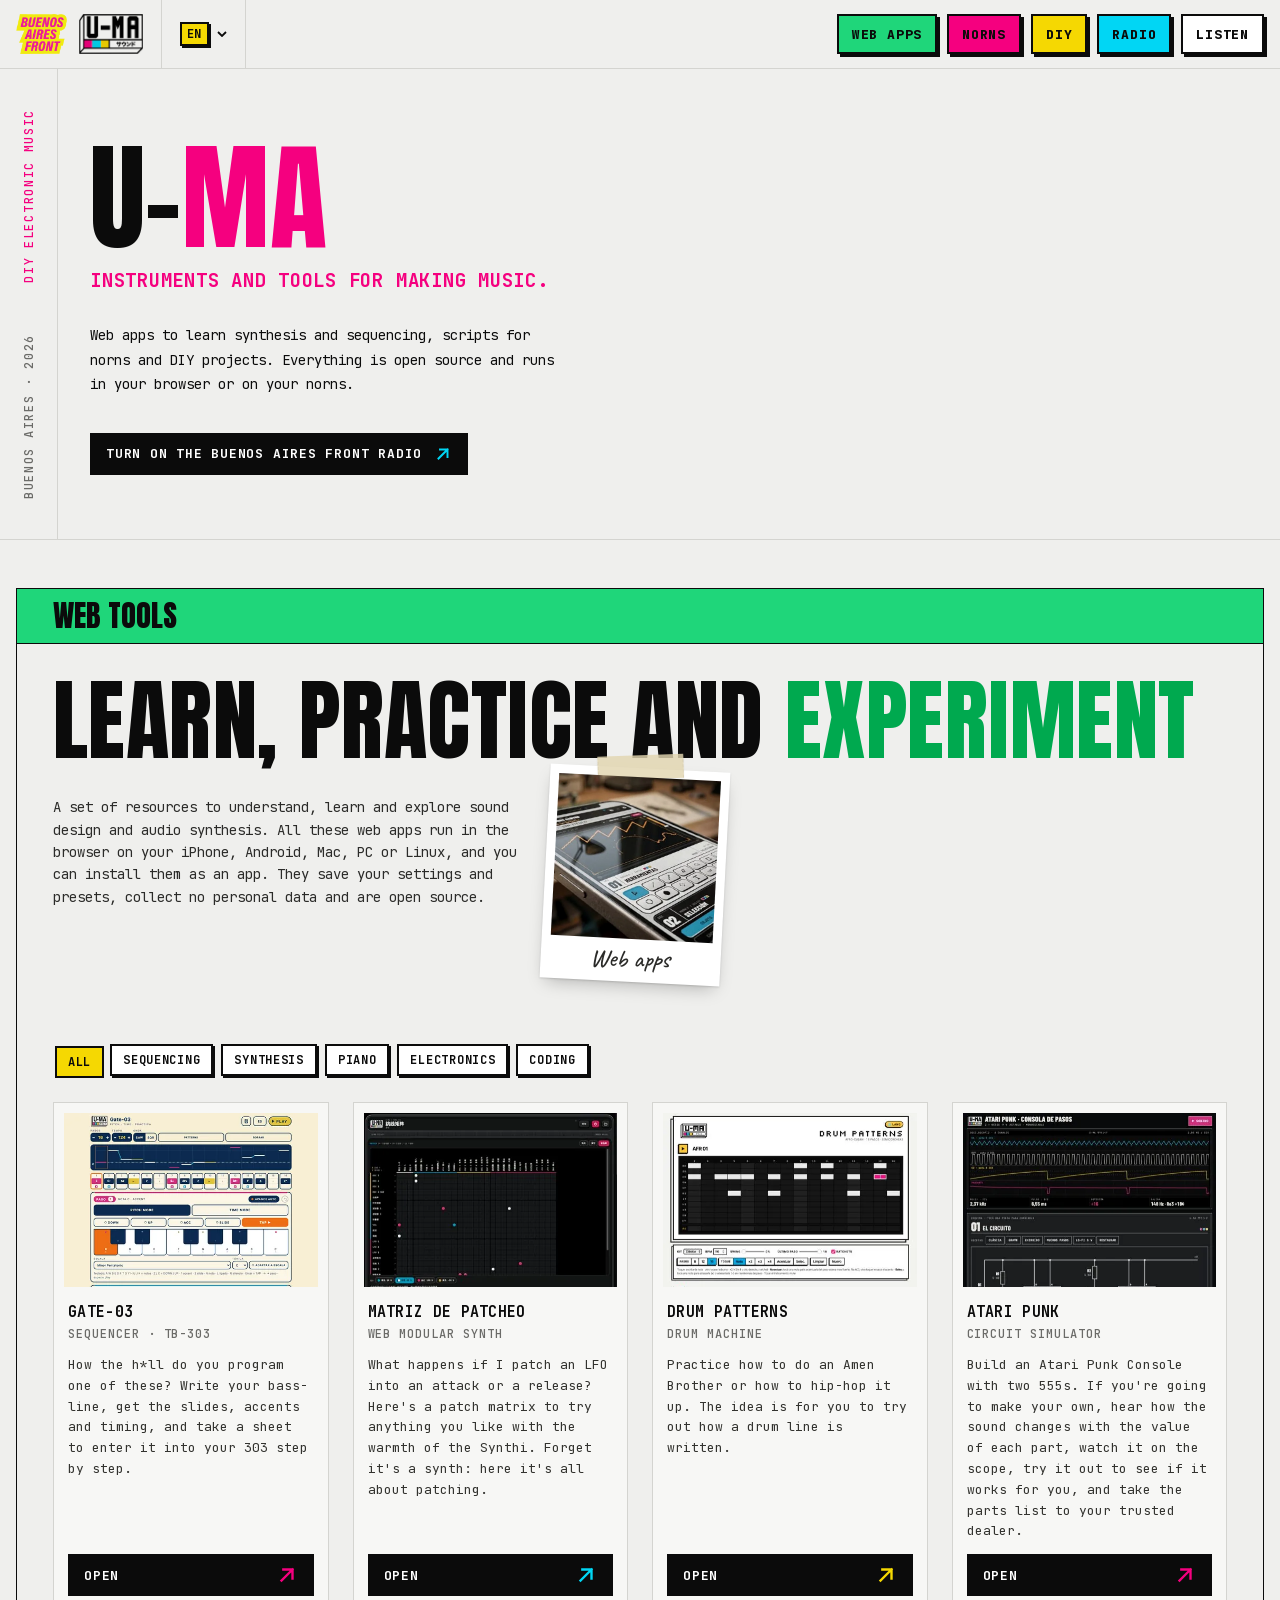
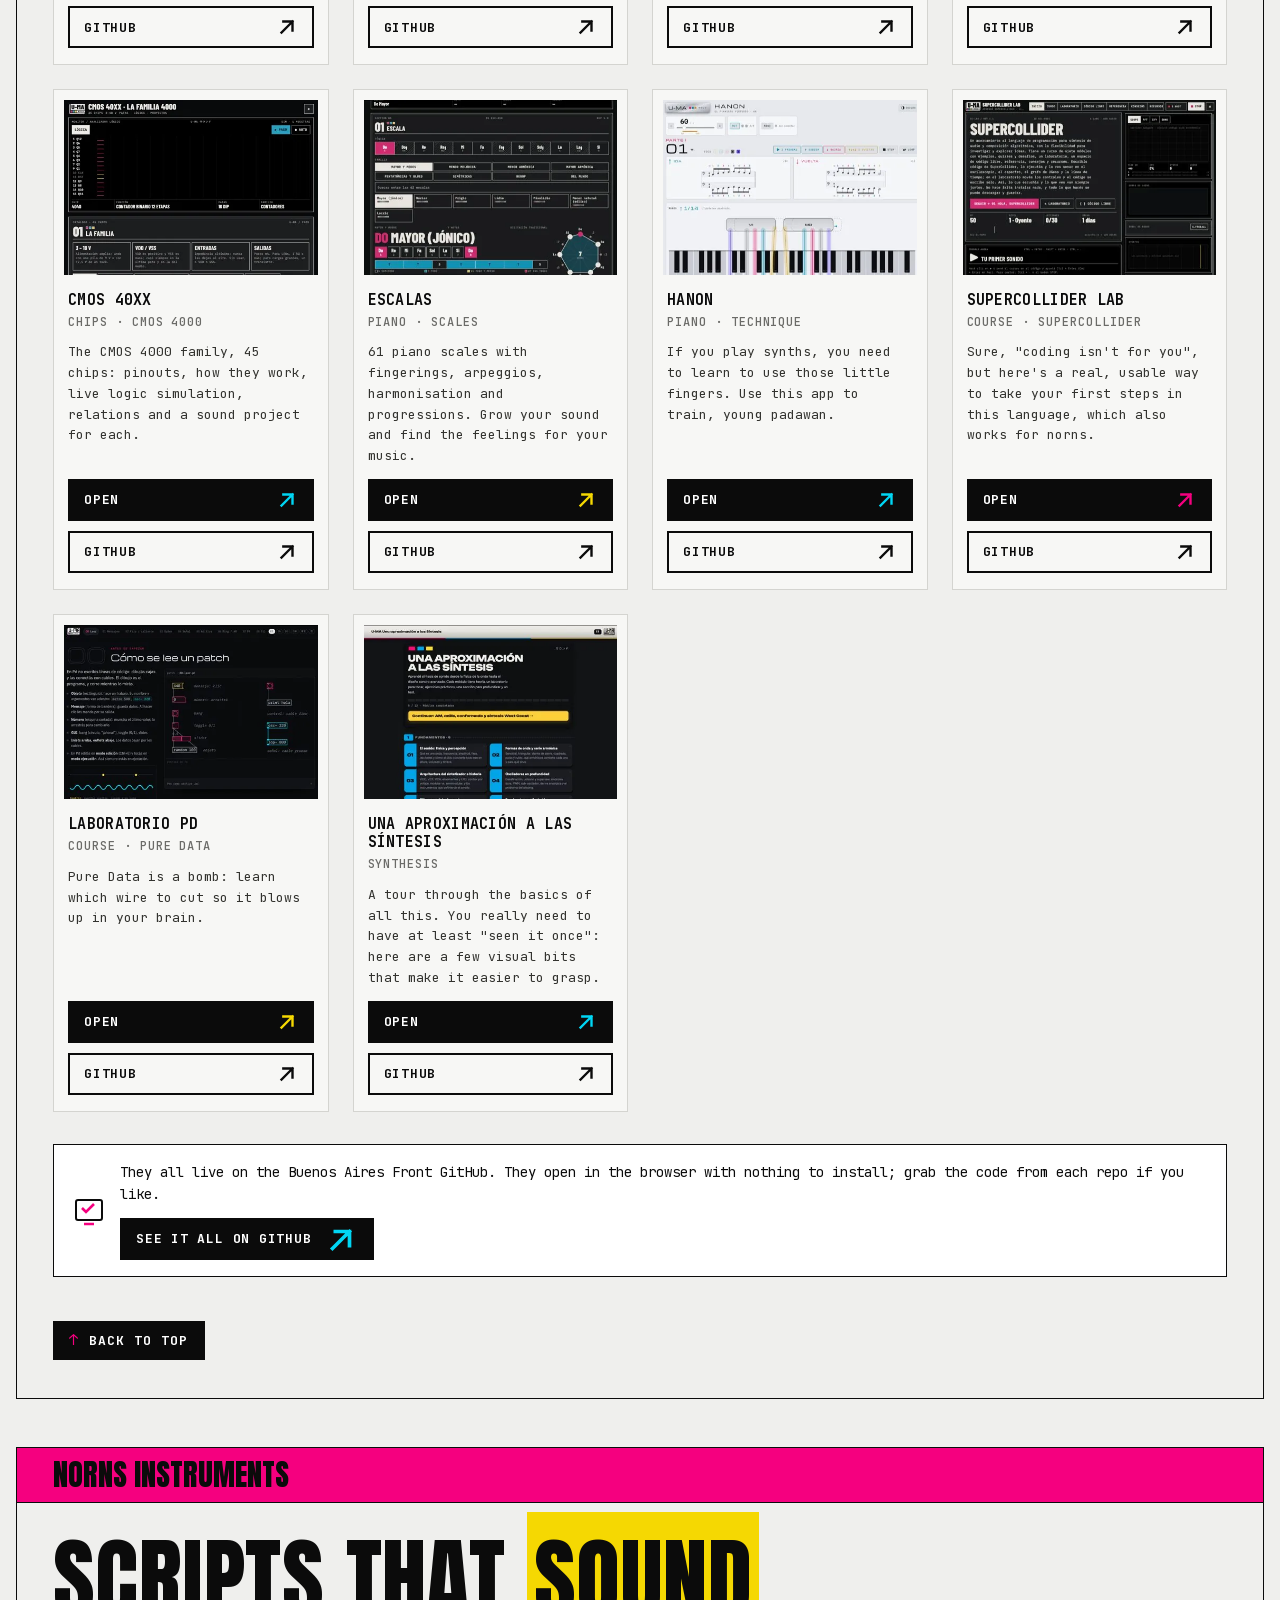
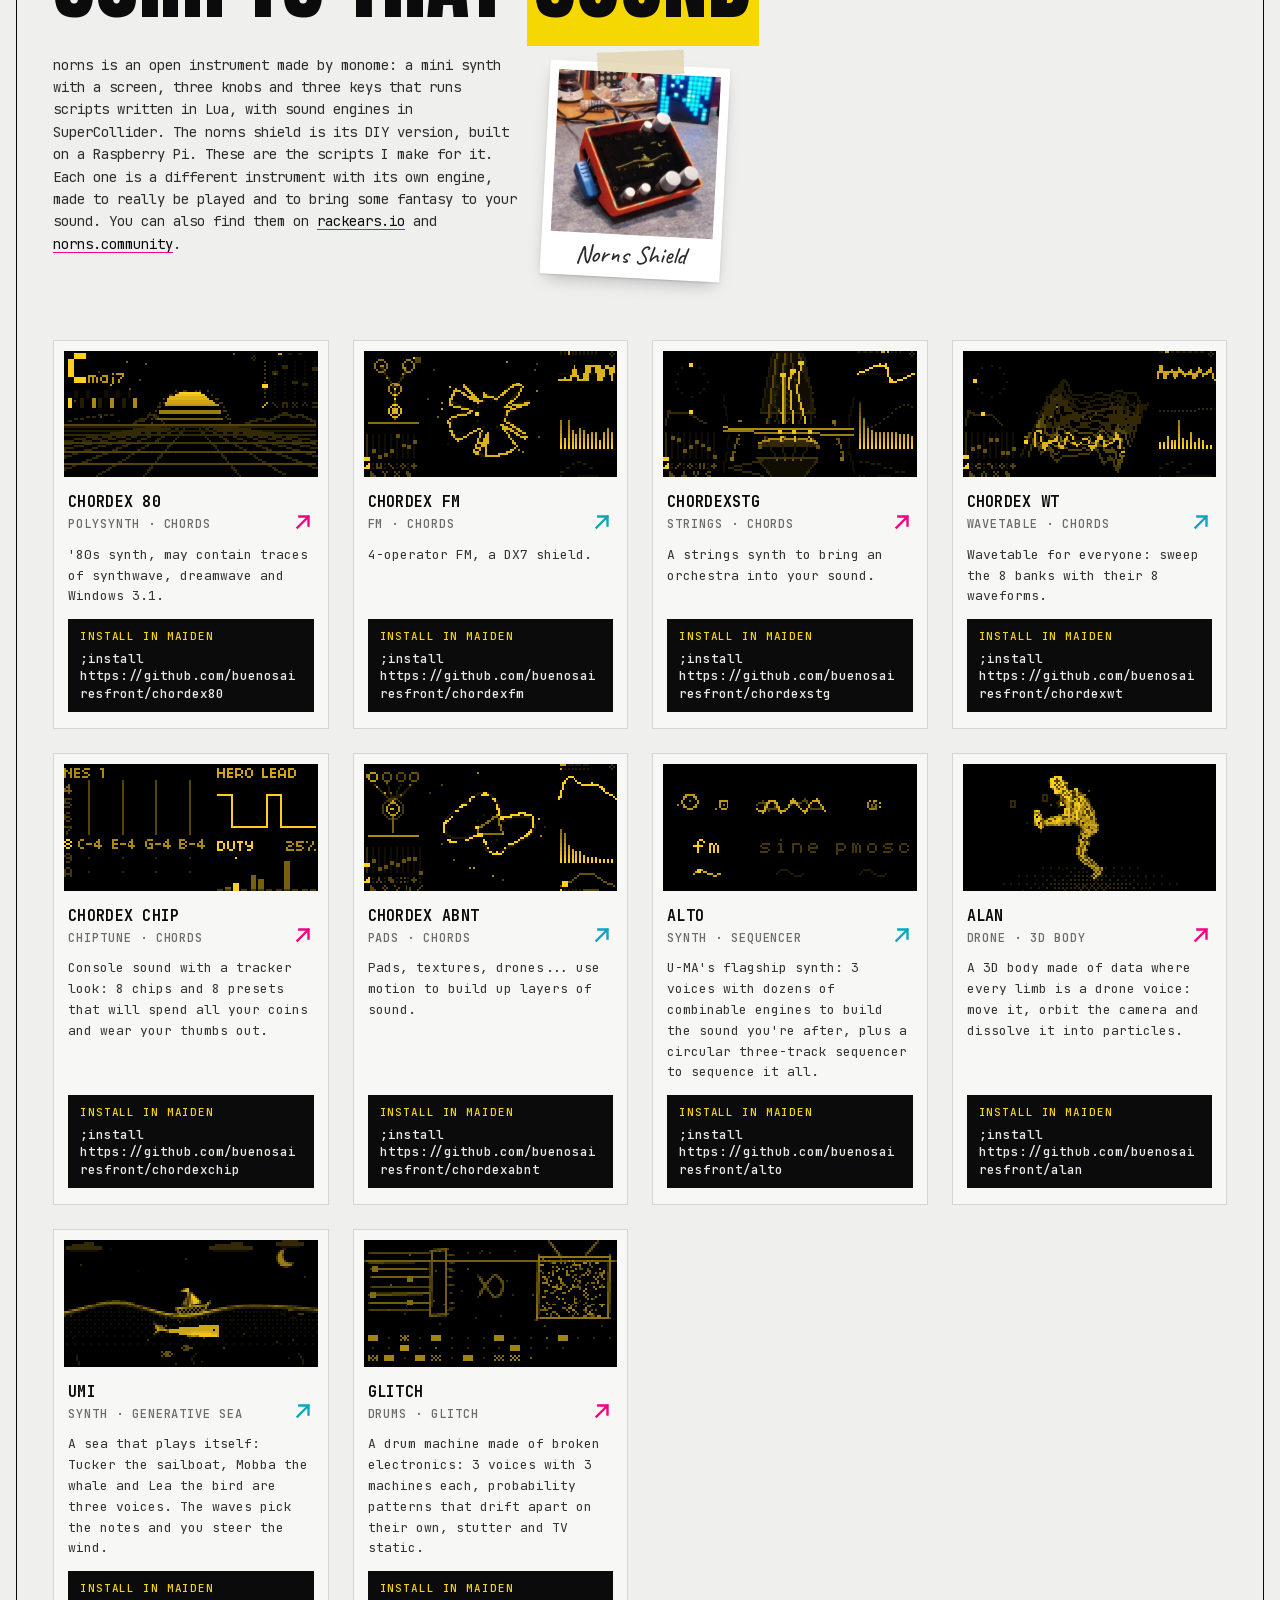
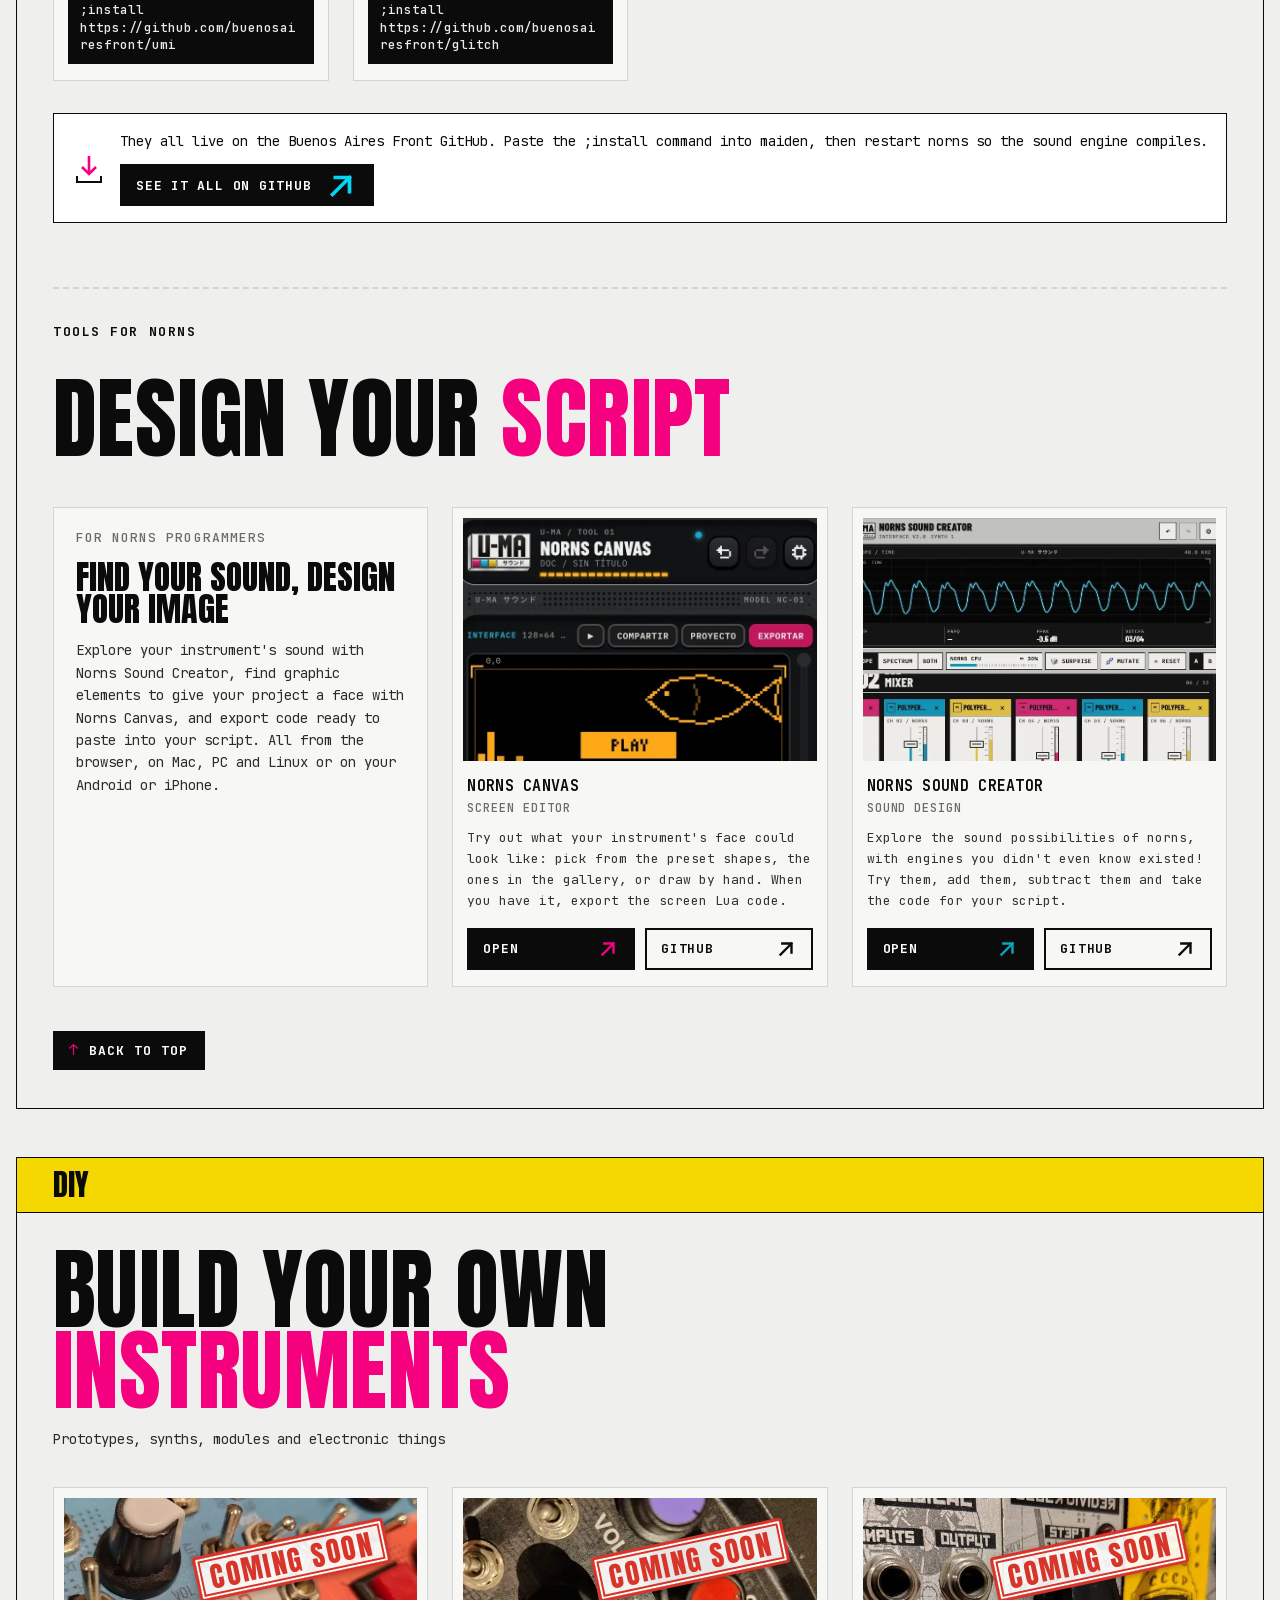
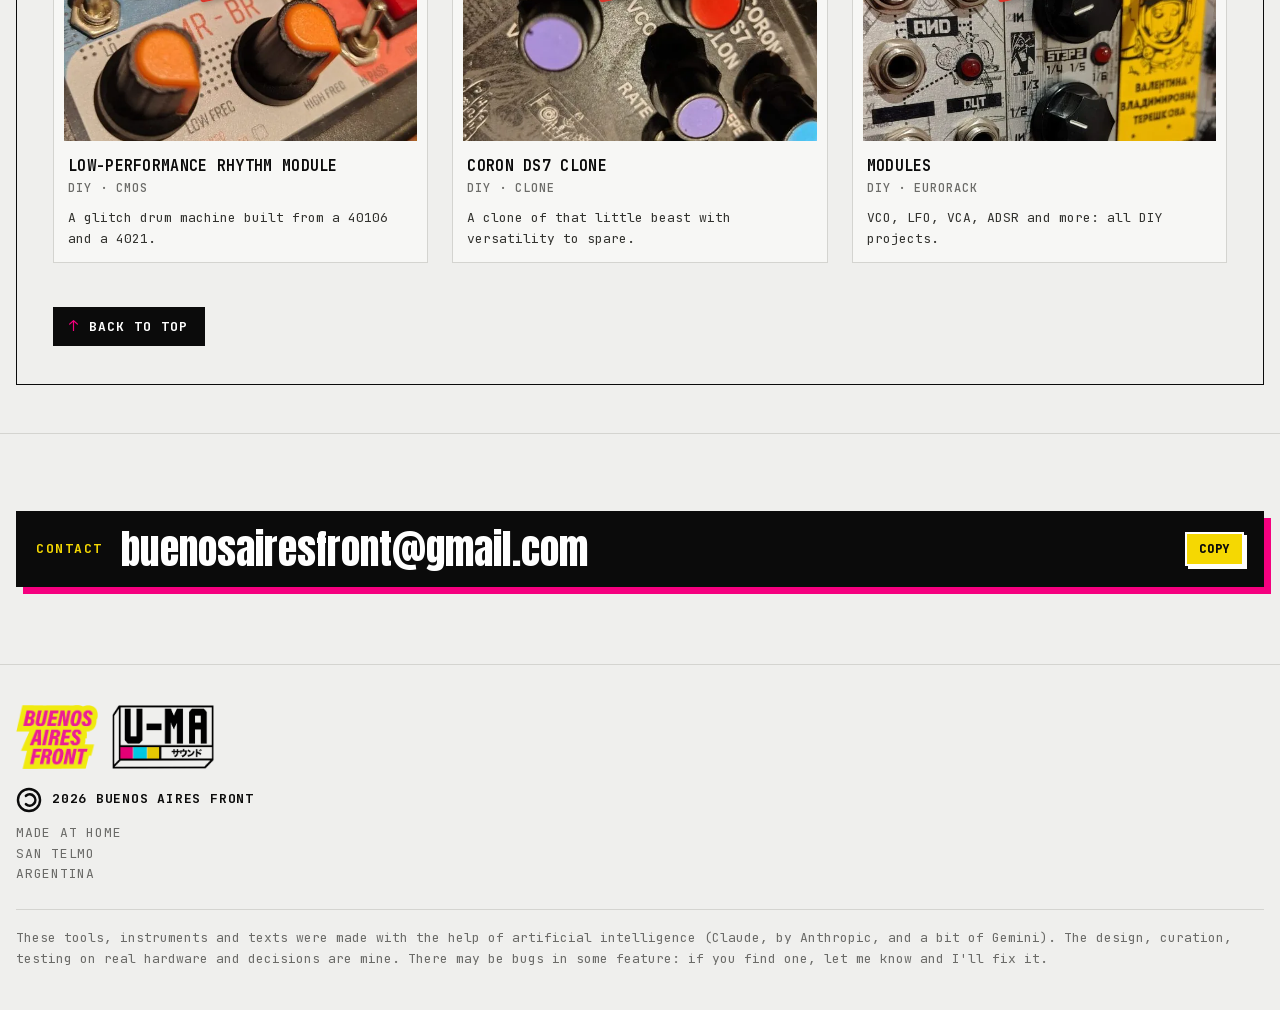
==== baf/u-ma/index.html @ 54e11e77 "baf: se separa en dos páginas, Música (radio) y U-MA - baf/index.html queda como página de Música: r" ====
<!doctype html><html><head><meta charset=utf8><meta name=viewport content="width=device-width,initial-scale=1,viewport-fit=cover"><style>:root{color-scheme:light;box-sizing:border-box;padding-top:env(safe-area-inset-top,0px);padding-bottom:env(safe-area-inset-bottom,0px)}html{scroll-padding-top:env(safe-area-inset-top,0px)}body{margin:0;padding:0;font:14px -apple-system,BlinkMacSystemFont,sans-serif;background:#fff;color:#000}img{max-width:100%}[hidden]:not([hidden=until-found i]){display:none!important}</style></head><body>
<title>U-MA · Buenos Aires Front</title>
<meta name="description" content="Web apps para aprender síntesis y secuencias, scripts para norns y proyectos DIY, por U-MA.">
<link rel="canonical" href="https://buenosairesfront.github.io/U-ma/baf/u-ma/">
<link rel="icon" type="image/png" sizes="32x32" href="../img/icon-32.png">
<link rel="apple-touch-icon" href="../img/icon-180.png">
<meta name="theme-color" content="#efefed">
<meta property="og:type" content="website">
<meta property="og:site_name" content="Buenos Aires Front">
<meta property="og:title" content="U-MA · Buenos Aires Front">
<meta property="og:description" content="Web apps para aprender síntesis y secuencias, scripts para norns y proyectos DIY, por U-MA.">
<meta property="og:url" content="https://buenosairesfront.github.io/U-ma/baf/u-ma/">
<meta property="og:image" content="https://buenosairesfront.github.io/U-ma/baf/img/og.jpg">
<meta property="og:image:width" content="1200">
<meta property="og:image:height" content="630">
<meta property="og:locale" content="es_AR">
<meta name="twitter:card" content="summary_large_image">
<meta name="claude:viewport-fit-sides" content="cover">
<link rel="stylesheet" href="../fonts/fonts.css">
<link rel="stylesheet" href="../baf.css">
<style>
/* solo esta página */
@media (max-width:760px){.top nav.tnav{grid-template-columns:repeat(5,minmax(0,1fr))}}
.u-hero .h2l{max-width:none}
.radio-cta{margin-top:clamp(24px,3vw,36px)}
</style>

<svg width="0" height="0" style="position:absolute" aria-hidden="true">
  <symbol id="ar" viewBox="0 0 24 24"><path d="M6 18L18 6M8 6h10v10" fill="none" stroke="currentColor" stroke-width="2.6" stroke-linecap="square"/></symbol>
</svg>

<header class="top">
  <div class="wrap">
    <a class="brand" href="../" aria-label="Buenos Aires Front: radio y música"><img src="../img/img-8b13c664.png" alt="Buenos Aires Front" width="51" height="40"><img class="brand-uma" src="../img/img-0386d779.webp" alt="U-MA サウンド" width="64" height="40"></a>
    <div class="lang" id="lang"><button type="button" class="lang-t" id="lang-t" aria-haspopup="true" aria-expanded="false" aria-controls="lang-m" aria-label="Idioma / Language"><b id="lang-cur">ES</b><svg class="lang-c" viewBox="0 0 10 6" aria-hidden="true"><path d="M1 1l4 4 4-4" fill="none" stroke="currentColor" stroke-width="1.8"/></svg></button><div class="lang-m" id="lang-m" role="group" aria-label="Idioma / Language" hidden><button type="button" data-lang="es" data-code="ES" lang="es" aria-pressed="true"><b>ES</b>Español</button><button type="button" data-lang="en" data-code="EN" lang="en" aria-pressed="false"><b>EN</b>English</button><button type="button" data-lang="de" data-code="DE" lang="de" aria-pressed="false"><b>DE</b>Deutsch</button><button type="button" data-lang="ja" data-code="JA" lang="ja" aria-pressed="false"><b>JA</b>日本語</button><button type="button" data-lang="zh" data-code="ZH" lang="zh" aria-pressed="false"><b>ZH</b>中文</button><button type="button" data-lang="hi" data-code="HI" lang="hi" aria-pressed="false"><b>HI</b>हिन्दी</button></div></div>
    <nav class="tnav" id="menu-uma" aria-label="Secciones"><a class="btn sm hk tb" data-sec="web" href="#web" style="--c:var(--grn)">Web apps</a><a class="btn sm hk tb" data-sec="instrumentos" href="#instrumentos" style="--c:var(--mag)">Norns</a><a class="btn sm hk tb" data-sec="diy" href="#diy" style="--c:var(--yel)">DIY</a><a class="btn sm hk rd" href="../#radio" style="--c:var(--cya)"><i class="led" aria-hidden="true"></i>Radio <span class="eqm" aria-hidden="true"><b></b><b></b><b></b></span></a><a class="btn sm hk" href="../#escuchar" style="--c:#fff">Escuchar</a></nav>
  </div>
</header>

<main id="top">
  <section class="hero u-hero">
    <div class="rail" aria-hidden="true"><span class="v m">Música electrónica DIY</span><span class="v">Buenos Aires · 2026</span></div>
    <div class="wrap">
      <h1 class="h1">U-<span class="f">MA</span></h1>
      <p class="claim">Instrumentos y herramientas para hacer música.</p>
      <div class="hgrid">
        <div class="h2l">
          <p class="desc">Web apps para aprender síntesis y secuencias, scripts para norns y proyectos DIY. Todo es de código abierto y corre en el navegador o en tu norns.</p>
          <a class="btn sm radio-cta" href="../#radio">Prendé la radio de Buenos Aires Front <svg class="arrow"><use href="#ar"/></svg></a>
        </div>
      </div>
    </div>
  </section>

  <!-- secciones de U-MA -->
  <section class="panels" id="paneles">
    <div class="wrap">
      <div class="tabs" id="umaTabs">
        <div class="tp" id="web" role="tabpanel" aria-label="Herramientas web">
          <div class="tp-h" style="--c:var(--grn)"><b>Herramientas web</b></div>
      <h2 class="big" style="margin-bottom:clamp(24px,3vw,36px)">Aprendé, practicá y <span class="g">experimentá</span></h2>
      <div class="lead-wrap">
      <figure class="polaroid"><img src="../img/img-8196f1ef.webp" alt="Una de las web apps de U-MA abierta en un celular" width="480" height="480"><figcaption>Web apps</figcaption></figure>
      <p class="lead">Una serie de recursos para entender, aprender y explorar el diseño sonoro y la síntesis de audio. Todas estas web apps corren en el navegador de tu iPhone, Android, Mac, PC o Linux, y las podés instalar como app. Guardan tus settings y presets, no recolectan datos personales y son de código abierto.</p>
      </div>
      <div class="filt" role="group" aria-label="Filtrar herramientas"><button type="button" data-f="all" aria-pressed="true">Todo</button><button type="button" data-f="seq" aria-pressed="false">Secuencias</button><button type="button" data-f="synth" aria-pressed="false">Síntesis</button><button type="button" data-f="piano" aria-pressed="false">Piano</button><button type="button" data-f="elec" aria-pressed="false">Electrónica</button><button type="button" data-f="code" aria-pressed="false">Programación</button></div>
      <div class="screens web-grid">
        <div class="card inst lcard" data-cat="seq" style="--c:var(--mag)"><a class="img" href="https://buenosairesfront.github.io/gate303/" target="_blank" rel="noopener"><img src="../img/tool-gate303.webp" alt="Captura de Gate-03" width="480" height="551" loading="lazy"></a><div class="meta"><div><h3>Gate-03</h3><div class="k">Secuenciador · TB-303</div></div></div><p>¿Cómo car4j* se programa una de estas? Escribí tu bass-line, entendé los ligados, los acentos y los tiempos, y llevate un sheet para pasarla a tu 303 paso a paso.</p><div class="lbtns"><a class="btn sm" href="https://buenosairesfront.github.io/gate303/" target="_blank" rel="noopener">Abrir <svg class="arrow"><use href="#ar"/></svg></a><a class="btn sm ghost" href="https://github.com/buenosairesfront/gate303" target="_blank" rel="noopener">GitHub <svg class="arrow"><use href="#ar"/></svg></a></div></div>
        <div class="card inst lcard" data-cat="synth" style="--c:var(--cya)"><a class="img" href="https://buenosairesfront.github.io/matrizdepatcheo/" target="_blank" rel="noopener"><img src="../img/tool-matrizdepatcheo.webp" alt="Captura de Matriz de patcheo" width="480" height="371" loading="lazy"></a><div class="meta"><div><h3>Matriz de patcheo</h3><div class="k">Sinte modular web</div></div></div><p>¿Qué pasa si conecto un LFO con un attack o con un release? Acá tenés una matriz de patcheo para probar lo que quieras con la calidez del Synthi. Olvidate de que es un sinte: acá la onda es patchear.</p><div class="lbtns"><a class="btn sm" href="https://buenosairesfront.github.io/matrizdepatcheo/" target="_blank" rel="noopener">Abrir <svg class="arrow"><use href="#ar"/></svg></a><a class="btn sm ghost" href="https://github.com/buenosairesfront/matrizdepatcheo" target="_blank" rel="noopener">GitHub <svg class="arrow"><use href="#ar"/></svg></a></div></div>
        <div class="card inst lcard" data-cat="seq" style="--c:var(--yel)"><a class="img" href="https://buenosairesfront.github.io/drumpatterns/" target="_blank" rel="noopener"><img src="../img/tool-drumpatterns.webp" alt="Captura de Drum Patterns" width="480" height="443" loading="lazy"></a><div class="meta"><div><h3>Drum Patterns</h3><div class="k">Caja de ritmos</div></div></div><p>Practicá cómo hacer un Amen Brother o cómo hiphopearla. La idea es que pruebes cómo se escribe una línea de batería.</p><div class="lbtns"><a class="btn sm" href="https://buenosairesfront.github.io/drumpatterns/" target="_blank" rel="noopener">Abrir <svg class="arrow"><use href="#ar"/></svg></a><a class="btn sm ghost" href="https://github.com/buenosairesfront/drumpatterns" target="_blank" rel="noopener">GitHub <svg class="arrow"><use href="#ar"/></svg></a></div></div>
        <div class="card inst lcard" data-cat="elec" style="--c:var(--mag)"><a class="img" href="https://buenosairesfront.github.io/ataripunk/" target="_blank" rel="noopener"><img src="../img/tool-ataripunk.webp" alt="Captura de Atari Punk" width="480" height="439" loading="lazy"></a><div class="meta"><div><h3>Atari Punk</h3><div class="k">Simulador de circuito</div></div></div><p>Armá una Atari Punk Console con dos 555. Si vas a construir la tuya, probá cómo cambia el sonido con el valor de cada pieza, miralo en el osciloscopio, probala a ver si te cierra y llevale la lista de componentes a tu dealer de confianza.</p><div class="lbtns"><a class="btn sm" href="https://buenosairesfront.github.io/ataripunk/" target="_blank" rel="noopener">Abrir <svg class="arrow"><use href="#ar"/></svg></a><a class="btn sm ghost" href="https://github.com/buenosairesfront/ataripunk" target="_blank" rel="noopener">GitHub <svg class="arrow"><use href="#ar"/></svg></a></div></div>
        <div class="card inst lcard" data-cat="elec" style="--c:var(--cya)"><a class="img" href="https://buenosairesfront.github.io/ic4040/" target="_blank" rel="noopener"><img src="../img/tool-ic4040.webp" alt="Captura de CMOS 40XX" width="480" height="439" loading="lazy"></a><div class="meta"><div><h3>CMOS 40XX</h3><div class="k">Chips · CMOS 4000</div></div></div><p>La familia CMOS 4000, 45 chips: patas, funcionamiento, simulación lógica en vivo, relaciones y un proyecto sonoro por chip.</p><div class="lbtns"><a class="btn sm" href="https://buenosairesfront.github.io/ic4040/" target="_blank" rel="noopener">Abrir <svg class="arrow"><use href="#ar"/></svg></a><a class="btn sm ghost" href="https://github.com/buenosairesfront/ic4040" target="_blank" rel="noopener">GitHub <svg class="arrow"><use href="#ar"/></svg></a></div></div>
        <div class="card inst lcard" data-cat="piano" style="--c:var(--yel)"><a class="img" href="https://buenosairesfront.github.io/escalas/" target="_blank" rel="noopener"><img src="../img/tool-escalas.webp" alt="Captura de Escalas" width="480" height="439" loading="lazy"></a><div class="meta"><div><h3>Escalas</h3><div class="k">Piano · escalas</div></div></div><p>61 escalas de piano con digitaciones, arpegios, armonización y progresiones. Hacé crecer tu sonido y encontrá las sensaciones para tu música.</p><div class="lbtns"><a class="btn sm" href="https://buenosairesfront.github.io/escalas/" target="_blank" rel="noopener">Abrir <svg class="arrow"><use href="#ar"/></svg></a><a class="btn sm ghost" href="https://github.com/buenosairesfront/escalas" target="_blank" rel="noopener">GitHub <svg class="arrow"><use href="#ar"/></svg></a></div></div>
        <div class="card inst lcard" data-cat="piano" style="--c:var(--cya)"><a class="img" href="https://buenosairesfront.github.io/hanon/" target="_blank" rel="noopener"><img src="../img/tool-hanon.webp" alt="Captura de Hanon" width="480" height="388" loading="lazy"></a><div class="meta"><div><h3>Hanon</h3><div class="k">Piano · técnica</div></div></div><p>Si usás sintes, tenés que aprender a usar los deditos. Usá esta app para entrenarte, joven padawan.</p><div class="lbtns"><a class="btn sm" href="https://buenosairesfront.github.io/hanon/" target="_blank" rel="noopener">Abrir <svg class="arrow"><use href="#ar"/></svg></a><a class="btn sm ghost" href="https://github.com/buenosairesfront/hanon" target="_blank" rel="noopener">GitHub <svg class="arrow"><use href="#ar"/></svg></a></div></div>
        <div class="card inst lcard" data-cat="code" style="--c:var(--mag)"><a class="img" href="https://buenosairesfront.github.io/supercollider/" target="_blank" rel="noopener"><img src="../img/tool-supercollider.webp" alt="Captura de SuperCollider Lab" width="480" height="381" loading="lazy"></a><div class="meta"><div><h3>SuperCollider Lab</h3><div class="k">Curso · SuperCollider</div></div></div><p>Sí, «programar no es para vos», pero acá tenés una aproximación real y usable para dar tus primeros pasos en este lenguaje, que también sirve para norns.</p><div class="lbtns"><a class="btn sm" href="https://buenosairesfront.github.io/supercollider/" target="_blank" rel="noopener">Abrir <svg class="arrow"><use href="#ar"/></svg></a><a class="btn sm ghost" href="https://github.com/buenosairesfront/supercollider" target="_blank" rel="noopener">GitHub <svg class="arrow"><use href="#ar"/></svg></a></div></div>
        <div class="card inst lcard" data-cat="code" style="--c:var(--yel)"><a class="img" href="https://buenosairesfront.github.io/puredata/" target="_blank" rel="noopener"><img src="../img/tool-puredata.webp" alt="Captura de Laboratorio Pd" width="480" height="382" loading="lazy"></a><div class="meta"><div><h3>Laboratorio Pd</h3><div class="k">Curso · Pure Data</div></div></div><p>Pure Data es una bomba: aprendé qué cable cortar para que te explote en el cerebro.</p><div class="lbtns"><a class="btn sm" href="https://buenosairesfront.github.io/puredata/" target="_blank" rel="noopener">Abrir <svg class="arrow"><use href="#ar"/></svg></a><a class="btn sm ghost" href="https://github.com/buenosairesfront/puredata" target="_blank" rel="noopener">GitHub <svg class="arrow"><use href="#ar"/></svg></a></div></div>
        <div class="card inst lcard" data-cat="synth" style="--c:var(--cya)"><a class="img" href="https://buenosairesfront.github.io/synthlab-2/" target="_blank" rel="noopener"><img src="../img/tool-synthlab-2.webp" alt="Captura de Una aproximación a las Síntesis" width="480" height="391" loading="lazy"></a><div class="meta"><div><h3>Una aproximación a las Síntesis</h3><div class="k">Síntesis</div></div></div><p>Un recorrido por las bases de todo esto. Es imprescindible que, aunque sea, «lo tengas visto»: acá hay un par de cositas visuales que te la hacen más asible.</p><div class="lbtns"><a class="btn sm" href="https://buenosairesfront.github.io/synthlab-2/" target="_blank" rel="noopener">Abrir <svg class="arrow"><use href="#ar"/></svg></a><a class="btn sm ghost" href="https://github.com/buenosairesfront/synthlab-2" target="_blank" rel="noopener">GitHub <svg class="arrow"><use href="#ar"/></svg></a></div></div>
      </div>
      <div class="note inst-note"><svg viewBox="0 0 34 34" fill="none" stroke="#0b0b0b" stroke-width="2"><rect x="4" y="6" width="26" height="20" rx="2"/><path d="M12 30h10M10 14l4 4 8-8" stroke="#f5007f" stroke-width="2.6"/></svg><div><p>Todos están en el GitHub de Buenos Aires Front. Se abren en el navegador, sin instalar nada; si querés, bajá el código desde cada repo.</p><a class="btn sm" href="https://github.com/buenosairesfront" target="_blank" rel="noopener">Ver todo en GitHub <svg class="arrow"><use href="#ar"/></svg></a></div></div>
          <a class="back" href="#top"><span aria-hidden="true">↑</span> Volver arriba</a>
        </div>
        <div class="tp" id="instrumentos" role="tabpanel" aria-label="Instrumentos norns">
          <div class="tp-h" style="--c:var(--mag)"><b>Instrumentos norns</b></div>
      <h2 class="big">Scripts que <span class="y">suenan</span></h2>
      <div class="lead-wrap">
      <figure class="polaroid"><img src="../img/img-9b4f95a9.webp" alt="norns shield DIY con carcasa naranja" width="365" height="384"><figcaption>Norns Shield</figcaption></figure>
      <p class="lead">norns es un instrumento abierto creado por monome: un sinte mini con pantalla, tres perillas y tres botones que corre scripts escritos en Lua, con motores de sonido en SuperCollider. El norns shield es su versión DIY que se monta sobre una Raspberry Pi. Estos son los scripts que hago para él. Cada uno es un instrumento distinto, con su propio motor, pensado para tocar de verdad y meterle fantasía a tu sonido. También los encontrás en <a href="https://www.rackears.io/" target="_blank" rel="noopener">rackears.io</a> y <a href="https://norns.community" target="_blank" rel="noopener">norns.community</a>.</p>
      </div>
      <div class="screens">
        <a class="card inst" href="https://github.com/buenosairesfront/chordex80" target="_blank" rel="noopener" style="--c:var(--mag)"><div class="oled"><img src="../img/img-4fe17681.png" alt="Pantalla de Chordex 80 en norns" width="512" height="256" loading="lazy"></div><div class="meta"><div><h3>Chordex 80</h3><div class="k">Polisynth · acordes</div></div><svg class="arrow"><use href="#ar"/></svg></div><p>Synth ochentoso, puede contener trazas de synthwave, dreamwave y Windows 3.1.</p><div class="inst-i"><span class="lbl">Instalar en maiden</span><code>;install https://github.com/buenosairesfront/chordex80</code></div></a>
        <a class="card inst" href="https://github.com/buenosairesfront/chordexfm" target="_blank" rel="noopener" style="--c:#0aa6be"><div class="oled"><img src="../img/img-ce33c863.png" alt="Pantalla de Chordex FM en norns" width="512" height="256" loading="lazy"></div><div class="meta"><div><h3>Chordex FM</h3><div class="k">FM · acordes</div></div><svg class="arrow"><use href="#ar"/></svg></div><p>FM de 4 operadores, un DX7 shield.</p><div class="inst-i"><span class="lbl">Instalar en maiden</span><code>;install https://github.com/buenosairesfront/chordexfm</code></div></a>
        <a class="card inst" href="https://github.com/buenosairesfront/chordexstg" target="_blank" rel="noopener" style="--c:var(--mag)"><div class="oled"><img src="../img/img-99478188.png" alt="Pantalla de ChordexSTG en norns" width="512" height="256" loading="lazy"></div><div class="meta"><div><h3>ChordexSTG</h3><div class="k">Cuerdas · acordes</div></div><svg class="arrow"><use href="#ar"/></svg></div><p>Un sinte de strings para meter orquesta a tu sonido.</p><div class="inst-i"><span class="lbl">Instalar en maiden</span><code>;install https://github.com/buenosairesfront/chordexstg</code></div></a>
        <a class="card inst" href="https://github.com/buenosairesfront/chordexwt" target="_blank" rel="noopener" style="--c:#0aa6be"><div class="oled"><img src="../img/img-031d058c.png" alt="Pantalla de Chordex WT en norns" width="512" height="256" loading="lazy"></div><div class="meta"><div><h3>Chordex WT</h3><div class="k">Wavetable · acordes</div></div><svg class="arrow"><use href="#ar"/></svg></div><p>Wavetable para todos: barré los 8 bancos con sus 8 formas de onda.</p><div class="inst-i"><span class="lbl">Instalar en maiden</span><code>;install https://github.com/buenosairesfront/chordexwt</code></div></a>
        <a class="card inst" href="https://github.com/buenosairesfront/chordexchip" target="_blank" rel="noopener" style="--c:var(--mag)"><div class="oled"><img src="../img/img-f00dfc86.png" alt="Pantalla de Chordex CHIP en norns" width="512" height="256" loading="lazy"></div><div class="meta"><div><h3>Chordex CHIP</h3><div class="k">Chiptune · acordes</div></div><svg class="arrow"><use href="#ar"/></svg></div><p>Sonido de consola con estética tracker: 8 chips y 8 presets que van a gastar todas tus monedas y atrofiarte los pulgares.</p><div class="inst-i"><span class="lbl">Instalar en maiden</span><code>;install https://github.com/buenosairesfront/chordexchip</code></div></a>
        <a class="card inst" href="https://github.com/buenosairesfront/chordexabnt" target="_blank" rel="noopener" style="--c:#0aa6be"><div class="oled"><img src="../img/img-9b448ba3.png" alt="Pantalla de Chordex ABNT en norns" width="512" height="256" loading="lazy"></div><div class="meta"><div><h3>Chordex ABNT</h3><div class="k">Pads · acordes</div></div><svg class="arrow"><use href="#ar"/></svg></div><p>Pads, texturas, drones... usá el movimiento para generar layers de sonido.</p><div class="inst-i"><span class="lbl">Instalar en maiden</span><code>;install https://github.com/buenosairesfront/chordexabnt</code></div></a>
        <a class="card inst" href="https://github.com/buenosairesfront/alto" target="_blank" rel="noopener" style="--c:#0aa6be"><div class="oled"><img src="../img/img-f52edabf.png" alt="Pantalla de alto en norns" width="512" height="256" loading="lazy"></div><div class="meta"><div><h3>alto</h3><div class="k">Sinte · secuenciador</div></div><svg class="arrow"><use href="#ar"/></svg></div><p>El sinte flagship de U-MA: 3 voces con decenas de motores combinables para crear el sonido que buscás, y la posibilidad de secuenciar todo en un sequencer circular de tres pistas.</p><div class="inst-i"><span class="lbl">Instalar en maiden</span><code>;install https://github.com/buenosairesfront/alto</code></div></a>
        <a class="card inst" href="https://github.com/buenosairesfront/alan" target="_blank" rel="noopener" style="--c:var(--mag)"><div class="oled"><img src="../img/img-5990611b.png" alt="Pantalla de alan en norns" width="512" height="256" loading="lazy"></div><div class="meta"><div><h3>alan</h3><div class="k">Drone · cuerpo 3D</div></div><svg class="arrow"><use href="#ar"/></svg></div><p>Un cuerpo en 3D hecho de datos donde cada parte es una voz de drone: movelo, girá la cámara y desintegralo en partículas.</p><div class="inst-i"><span class="lbl">Instalar en maiden</span><code>;install https://github.com/buenosairesfront/alan</code></div></a>
        <a class="card inst" href="https://github.com/buenosairesfront/umi" target="_blank" rel="noopener" style="--c:#0aa6be"><div class="oled"><img src="../img/img-897838d7.png" alt="Pantalla de umi en norns" width="512" height="256" loading="lazy"></div><div class="meta"><div><h3>umi</h3><div class="k">Sinte · mar generativo</div></div><svg class="arrow"><use href="#ar"/></svg></div><p>Un mar que se toca solo: Tucker el velero, Mobba la ballena y Lea el ave son tres voces. Las olas eligen las notas y vos manejás el viento.</p><div class="inst-i"><span class="lbl">Instalar en maiden</span><code>;install https://github.com/buenosairesfront/umi</code></div></a>
        <a class="card inst" href="https://github.com/buenosairesfront/glitch" target="_blank" rel="noopener" style="--c:var(--mag)"><div class="oled"><img src="../img/img-d5390fac.png" alt="Pantalla de glitch en norns" width="512" height="256" loading="lazy"></div><div class="meta"><div><h3>glitch</h3><div class="k">Batería · glitch</div></div><svg class="arrow"><use href="#ar"/></svg></div><p>Caja de ritmos hecha de electrónica rota: 3 voces con 3 máquinas cada una, patrones con probabilidad que se desfasan solos, stutter y estática de TV.</p><div class="inst-i"><span class="lbl">Instalar en maiden</span><code>;install https://github.com/buenosairesfront/glitch</code></div></a>
      </div>
                <div class="note inst-note"><svg viewBox="0 0 34 34" fill="none" stroke="#0b0b0b" stroke-width="2"><path d="M17 4v18M10 15l7 7 7-7" stroke="#f5007f" stroke-width="2.6"/><path d="M5 24v6h24v-6"/></svg><div><p>Todos están en el GitHub de Buenos Aires Front. Copiá el comando ;install en maiden y después reiniciá la norns para que compile el motor de sonido.</p><a class="btn sm" href="https://github.com/buenosairesfront" target="_blank" rel="noopener">Ver todo en GitHub <svg class="arrow"><use href="#ar"/></svg></a></div></div>
          <div class="sub" id="herramientas-norns">
            <div class="sh"><h2>Herramientas para norns</h2></div>
      <h2 class="big" style="margin-bottom:clamp(28px,4vw,48px)">Diseñá tu <span class="m">script</span></h2>
      <div class="tools">
        <div class="info">
          <span class="lbl" style="color:var(--dim)">Para quien programa norns</span>
          <h3>Buscá tu sonido, diseñá tu imagen</h3>
          <p>Explorá el sonido de tu instrumento con Norns Sound Creator, buscá elementos gráficos para darle rostro a tu proyecto con Norns Canvas y exportá el código listo para pegar en tu script. Todo desde el navegador, en Mac, PC y Linux o en tu Android o iPhone.</p>
        </div>
        <div class="card lcard" data-link="norns-canvas" style="--c:var(--mag)">
          <a class="img" href="https://buenosairesfront.github.io/nornscanvas/" target="_blank" rel="noopener" aria-label="Abrir Norns Canvas"><svg id="fig-canvas" viewBox="0 0 200 125" aria-hidden="true" style="display:none"></svg><img src="../img/tool-nornscanvas.webp" alt="Pantalla de Norns Canvas en el celular" style="position:absolute;inset:0;width:100%;height:100%;object-fit:cover;object-position:center;max-width:none"></a>
          <div class="meta"><div><h3>Norns Canvas</h3><div class="k">Editor de pantalla</div></div></div>
          <p>Probá cómo sería la cara de tu instrumento: elegí entre las formas prediseñadas, las de la galería o dibujá a mano. Cuando lo tengas, exportá el código Lua de screen.</p>
        <div class="lbtns"><a class="btn sm" href="https://buenosairesfront.github.io/nornscanvas/" target="_blank" rel="noopener">Abrir <svg class="arrow"><use href="#ar"/></svg></a><a class="btn sm ghost" href="https://github.com/buenosairesfront/nornscanvas" target="_blank" rel="noopener">GitHub <svg class="arrow"><use href="#ar"/></svg></a></div>
        </div>
        <div class="card lcard" data-link="norns-sound-creator" style="--c:#0aa6be">
          <a class="img" href="https://buenosairesfront.github.io/nornssoundcreator/" target="_blank" rel="noopener" aria-label="Abrir Norns Sound Creator"><svg id="fig-sound" viewBox="0 0 200 125" aria-hidden="true"></svg><img src="../img/tool-nornssoundcreator.webp" alt="" style="position:absolute;inset:0;width:100%;height:100%;object-fit:cover;object-position:top center;max-width:none"></a>
          <div class="meta"><div><h3>Norns Sound Creator</h3><div class="k">Diseño de sonido</div></div></div>
          <p>Explorá las posibilidades de sonido de la norns, ¡con motores que ni sabías que existían! Probalos, sumalos, restalos y llevate el código para tu script.</p>
        <div class="lbtns"><a class="btn sm" href="https://buenosairesfront.github.io/nornssoundcreator/" target="_blank" rel="noopener">Abrir <svg class="arrow"><use href="#ar"/></svg></a><a class="btn sm ghost" href="https://github.com/buenosairesfront/nornssoundcreator" target="_blank" rel="noopener">GitHub <svg class="arrow"><use href="#ar"/></svg></a></div>
        </div>
      </div>
          </div>
          <a class="back" href="#top"><span aria-hidden="true">↑</span> Volver arriba</a>
        </div>
        <div class="tp" id="diy" role="tabpanel" aria-label="DIY">
          <div class="tp-h" style="--c:var(--yel)"><b>DIY</b></div>
      <h2 class="big">Hacé tus propios<br><span class="m">instrumentos</span></h2>
      <p class="lead" style="margin-bottom:clamp(24px,3vw,36px)">Prototipos, sintes, módulos y cosas electrónicas</p>
      <div class="screens diy-grid">
        <div class="card inst lcard soon-card" style="--c:var(--yel)"><div class="img"><img src="../img/img-95885ef9.webp" alt="Módulo rítmico de bajo rendimiento: perillas naranjas y llaves sobre el panel" width="640" height="583" loading="lazy" style="object-position:center 55%"><span class="stamp">Próximamente</span></div><div class="meta"><div><h3>Módulo rítmico de bajo rendimiento</h3><div class="k">DIY · CMOS</div></div></div><p>Una batería glitch construida a partir de un 40106 y un 4021.</p></div>
        <div class="card inst lcard soon-card" style="--c:var(--yel)"><div class="img"><img src="../img/img-efc315dd.webp" alt="Clon del Coron DS7: perillas violetas, roja y celeste sobre el panel negro" width="640" height="360" loading="lazy" style="object-position:center 45%"><span class="stamp">Próximamente</span></div><div class="meta"><div><h3>Coron DS7 clon</h3><div class="k">DIY · Clon</div></div></div><p>Un clon de esa pequeña bestia sobrada en versatilidad.</p></div>
        <div class="card inst lcard soon-card" style="--c:var(--yel)"><div class="img"><img src="../img/img-da89b210.webp" alt="Módulos Eurorack DIY: Logical, Clock Divider y Буран" width="640" height="583" loading="lazy" style="object-position:center 40%"><span class="stamp">Próximamente</span></div><div class="meta"><div><h3>Módulos</h3><div class="k">DIY · Eurorack</div></div></div><p>VCO, LFO, VCA, ADSR y más: todos proyectos DIY.</p></div>
      </div>
          <a class="back" href="#top"><span aria-hidden="true">↑</span> Volver arriba</a>
        </div>
      </div>
    </div>
  </section>

  <!-- CONTACTO -->
  <section class="sec contacto" id="contacto">
    <div class="wrap">
      <div class="contact"><span class="ct-l">Contacto</span><a class="ct-mail" id="ct-mail" href="#contacto" data-a="tnorfseriasoneub" data-b="moc.liamg">buenosairesfront (arroba) gmail.com</a><button type="button" class="ct-copy" id="ct-copy">Copiar</button></div>
    </div>
  </section>
</main>

<footer>
  <div class="wrap">
    <div class="fb"><div class="fb-logos"><img src="../img/img-8b13c664.png" alt="Buenos Aires Front" width="82" height="64"><img class="fb-uma" src="../img/img-0386d779.webp" alt="U-MA サウンド" width="102" height="64"></div><p class="fb-c"><svg class="cl" viewBox="0 0 24 24" role="img" aria-label="Copyleft"><circle cx="12" cy="12" r="10.2" fill="none" stroke="currentColor" stroke-width="2.2"/><path d="M9.2 8.1a5.2 5.2 0 1 1 0 7.8" fill="none" stroke="currentColor" stroke-width="2.4" stroke-linecap="round"/></svg><span>2026 Buenos Aires Front</span></p><p>Hecho en casa</p><p>San Telmo</p><p>Argentina</p></div>
    <p class="ai-note">Estas herramientas, instrumentos y textos se hicieron con ayuda de inteligencia artificial (Claude, de Anthropic, y algo de Gemini). El diseño, la curaduría, las pruebas en hardware real y las decisiones son míos. Puede que haya errores en algún feature: si encontrás alguno, avisame y lo corrijo.</p>
  </div>
</footer>

<script src="../tr.js"></script>
<script>
(() => {
  const reduce = matchMedia('(prefers-reduced-motion: reduce)').matches;
  const OLED = [255, 207, 31];

  /* ---------- idioma: es (default), en, de, ja, zh, hi ---------- */
  const LANGS = ['es','en','de','ja','zh','hi'];
  const i18n = [];
  (() => {
    const INL = new Set(['SPAN','B','BR','EM','I','STRONG']), SKIP = new Set(['SCRIPT','STYLE','svg','CANVAS','TITLE','NOSCRIPT','LINK','META','BUTTON']);
    const norm = h => h.replace(/\s+/g, ' ').trim();
    const walk = el => {
      if (SKIP.has(el.tagName) || el.classList.contains('lang')) return;
      const direct = [...el.childNodes].some(n => n.nodeType === 3 && n.nodeValue.trim());
      if (direct && [...el.querySelectorAll('*')].every(d => INL.has(d.tagName))){ const k = norm(el.innerHTML); if (TR[k]) i18n.push({ el, k }); return; }
      for (const n of el.childNodes){
        if (n.nodeType === 3 && n.nodeValue.trim()){ const k = norm(n.nodeValue); if (TR[k]) i18n.push({ node: n, k, pre: n.nodeValue.match(/^\s*/)[0], post: n.nodeValue.match(/\s*$/)[0] }); }
        else if (n.nodeType === 1) walk(n);
      }
    };
    walk(document.body);
  })();
  function setLang(l){
    if (!LANGS.includes(l)) l = 'es';
    const ix = LANGS.indexOf(l) - 1;
    i18n.forEach(it => { const v = ix < 0 ? it.k : (TR[it.k][ix] || it.k); if (it.el) it.el.innerHTML = v; else it.node.nodeValue = it.pre + v.replace(/&gt;/g, '>') + it.post; });
    document.documentElement.lang = l;
    document.querySelectorAll('.lang-m button').forEach(b => b.setAttribute('aria-pressed', String(b.dataset.lang === l)));
    const cur = document.getElementById('lang-cur'); if (cur) cur.textContent = l.toUpperCase();
    const cp = document.getElementById('ct-copy'); if (cp) cp.textContent = COPY[l][0];
  }
  const COPY = {es:['Copiar','¡Copiado!'], en:['Copy','Copied!'], de:['Kopieren','Kopiert!'], ja:['コピー','コピーしました'], zh:['复制','已复制'], hi:['कॉपी करें','कॉपी हो गया']};
  /* idioma inicial: lo que eligió la persona; si no, según dónde está (zona horaria del dispositivo) y el idioma del navegador; si no, español */
  function detectLang(){
    let tz = ''; try { tz = Intl.DateTimeFormat().resolvedOptions().timeZone || ''; } catch(e){}
    if (/^(America\/(Argentina\/.*|Buenos_Aires|Montevideo|Santiago|Punta_Arenas|Asuncion|La_Paz|Lima|Bogota|Caracas|Guayaquil|Mexico_City|Cancun|Merida|Monterrey|Matamoros|Chihuahua|Ciudad_Juarez|Ojinaga|Hermosillo|Mazatlan|Bahia_Banderas|Tijuana|Guatemala|El_Salvador|Tegucigalpa|Managua|Costa_Rica|Panama|Havana|Santo_Domingo|Puerto_Rico)|Europe\/Madrid|Atlantic\/Canary|Africa\/(Ceuta|Malabo)|Pacific\/(Galapagos|Easter))$/.test(tz)) return 'es';
    if (/^Asia\/Tokyo$/.test(tz)) return 'ja';
    if (/^Asia\/(Shanghai|Chongqing|Chungking|Harbin|Urumqi|Hong_Kong|Macau|Taipei)$/.test(tz)) return 'zh';
    if (/^Asia\/(Kolkata|Calcutta)$/.test(tz)) return 'hi';
    if (/^Europe\/(Berlin|Busingen|Vienna|Zurich|Vaduz)$/.test(tz)) return 'de';
    const prefs = (navigator.languages && navigator.languages.length) ? navigator.languages : [navigator.language || ''];
    for (const p of prefs){ const b = String(p).toLowerCase().split('-')[0]; if (LANGS.includes(b)) return b; }
    return 'es';
  }
  const lt = document.getElementById('lang-t'), lm = document.getElementById('lang-m');
  const openLang = o => { lm.hidden = !o; lt.setAttribute('aria-expanded', String(o)); };
  lt.addEventListener('click', e => { e.stopPropagation(); openLang(lm.hidden); });
  document.addEventListener('click', e => { if (!lm.hidden && !e.target.closest('#lang')) openLang(false); });
  document.addEventListener('keydown', e => { if (e.key === 'Escape' && !lm.hidden){ openLang(false); lt.focus(); } });
  lm.querySelectorAll('button').forEach(b => b.addEventListener('click', () => { setLang(b.dataset.lang); try { localStorage.setItem('baf-lang-pick', b.dataset.lang); } catch(e){} openLang(false); }));
  let saved = null; try { saved = localStorage.getItem('baf-lang-pick'); } catch(e){}
  setLang(LANGS.includes(saved) ? saved : detectLang());
  /* el mail no está escrito en el HTML (para que no lo junten los robots de spam): se arma acá, al revés */
  const ml = document.getElementById('ct-mail'), rv = t => t.split('').reverse().join('');
  const MAIL = ml ? rv(ml.dataset.a) + '@' + rv(ml.dataset.b) : '';
  if (ml){ ml.textContent = MAIL; ml.href = 'mailto:' + MAIL; }
  const cpb = document.getElementById('ct-copy');
  if (cpb) cpb.addEventListener('click', async () => {
    const l = document.documentElement.lang in COPY ? document.documentElement.lang : 'es';
    try { await navigator.clipboard.writeText(MAIL); cpb.textContent = COPY[l][1]; cpb.classList.add('ok'); setTimeout(() => { cpb.textContent = COPY[l][0]; cpb.classList.remove('ok'); }, 1600); }
    catch(e){ const r = document.createRange(); r.selectNodeContents(document.querySelector('.ct-mail')); const sel = getSelection(); sel.removeAllRanges(); sel.addRange(r); }
  });

  /* reloj de Buenos Aires */
  const clk = document.getElementById('clk');
  const fmt = new Intl.DateTimeFormat('es-AR', { timeZone: 'America/Argentina/Buenos_Aires', hour: '2-digit', minute: '2-digit', second: '2-digit', hour12: false });
  const tick = () => { try { clk.textContent = fmt.format(new Date()); } catch(e){} };
  if (clk){ tick(); setInterval(tick, 1000); }

  /* figuras de las tarjetas */
  const NS = 'http://www.w3.org/2000/svg';
  const el = (svg, tag, a) => { const n = document.createElementNS(NS, tag); for (const k in a) n.setAttribute(k, a[k]); svg.appendChild(n); return n; };
  (() => { const s = document.getElementById('fig-matrix'); if (!s) return; const pins = {'1,2':'#f5007f','3,5':'#01d6f4','5,1':'#f5d802','6,6':'#f5007f','2,8':'#01d6f4','7,3':'#f5d802','4,10':'#f5007f','0,12':'#01d6f4','6,11':'#f5d802'};
    for (let r = 0; r < 8; r++) for (let q = 0; q < 14; q++){ const c = pins[r+','+q]; el(s,'circle',{cx:18+q*12.6,cy:26+r*12.5,r:c?4:2.2,fill:c||'#3a3a38'}); } })();
  (() => { const s = document.getElementById('fig-seq'); if (!s) return; const h = [60,30,72,20,48,64,24,80,36,56,18,70,40,26,62,44];
    h.forEach((v,i) => el(s,'rect',{x:12+i*11.2,y:110-v,width:8,height:v,fill:i%4===0?'#01d6f4':(i===7?'#f5007f':'#4a4a47')})); el(s,'rect',{x:12,y:114,width:178,height:2,fill:'#01d6f4'}); })();
  (() => { const s = document.getElementById('fig-canvas'); const W = 32, H = 16, cw = 200/W, ch = 125/H;
    for (let y = 0; y < H; y++) for (let x = 0; x < W; x++){ const d = Math.hypot(x-16, (y-8)*2); const l = Math.max(0, Math.round(15 - d*.9 + Math.sin(x*.7)*2)); if (l > 0) el(s,'rect',{x:x*cw,y:y*ch,width:cw-.6,height:ch-.6,fill:`rgba(255,207,31,${l/15})`}); } })();
  (() => { const s = document.getElementById('fig-sound'); let d = '';
    for (let x = 0; x <= 200; x += 2){ const y = 64 + Math.sin(x/8)*30*Math.exp(-x/140) + Math.sin(x/2.7)*8*Math.exp(-x/80); d += (x?'L':'M') + x + ' ' + y.toFixed(1); }
    el(s,'path',{d:'M0 64H200',stroke:'#3a3a38','stroke-width':1}); el(s,'path',{d, fill:'none', stroke:'#01d6f4','stroke-width':2.4}); })();
  (() => { const s = document.getElementById('map'); if (!s) return; let seed = 3; const rnd = () => (seed = (seed * 16807) % 2147483647) / 2147483647;
    const land = (x,y) => { const blobs = [[38,22,22,13],[58,48,10,16],[100,18,14,10],[104,40,12,16],[140,22,32,13],[166,52,12,7]]; return blobs.some(([bx,by,rx,ry]) => ((x-bx)/rx)**2 + ((y-by)/ry)**2 < 1); };
    for (let y = 2; y < 70; y += 4) for (let x = 2; x < 200; x += 4) if (land(x,y)) el(s,'rect',{x,y,width:2.6,height:2.6,fill:rnd()<.06?'#01d6f4':'#b9b9b5'});
    el(s,'rect',{x:60,y:52,width:5,height:5,fill:'#f5007f'}); })();

  /* ningún link externo reemplaza la página: todos abren en pestaña nueva */
  document.querySelectorAll('a[href^="http"]').forEach(a => { a.target = '_blank'; a.rel = 'noopener'; });

  document.querySelectorAll('a[href="#"]').forEach(a => a.addEventListener('click', e => e.preventDefault()));
  /* botones de arriba: marca la sección que está a la vista */
  (() => {
    const keys = [...document.querySelectorAll('.top .hk[data-sec]')];
    const mark = () => {
      const mid = innerHeight * .45; let cur = null;
      keys.forEach(k => { const el = document.getElementById(k.dataset.sec); if (!el) return; const b = el.getBoundingClientRect(); if (b.top <= mid && b.bottom >= mid) cur = k.dataset.sec; });
      keys.forEach(k => k.classList.toggle('here', k.dataset.sec === cur));
    };
    addEventListener('scroll', mark, { passive: true }); addEventListener('resize', mark); mark();
  })();
  /* filtros de herramientas web (las etiquetas se traducen junto con el resto de la página) */
  (() => {
    const box = document.querySelector('.filt'); if (!box) return;
    const cards = [...document.querySelectorAll('.web-grid [data-cat]')];
    const L = {
      all:   ['Todo','All','Alle','すべて','全部','सभी'],
      seq:   ['Secuencias','Sequencing','Sequenzen','シーケンス','音序','सीक्वेंस'],
      synth: ['Síntesis','Synthesis','Synthese','シンセシス','合成','सिंथेसिस'],
      piano: ['Piano','Piano','Klavier','ピアノ','钢琴','पियानो'],
      elec:  ['Electrónica','Electronics','Elektronik','電子工作','电子','इलेक्ट्रॉनिक्स'],
      code:  ['Programación','Coding','Programmieren','プログラミング','编程','प्रोग्रामिंग']
    };
    const tr = () => { const ix = Math.max(0, ['es','en','de','ja','zh','hi'].indexOf(document.documentElement.lang));
      box.querySelectorAll('button').forEach(b => { b.textContent = L[b.dataset.f][ix]; }); };
    box.addEventListener('click', e => {
      const b = e.target.closest('button'); if (!b) return;
      const f = b.dataset.f;
      box.querySelectorAll('button').forEach(x => x.setAttribute('aria-pressed', String(x === b)));
      cards.forEach(c => { c.hidden = f !== 'all' && c.dataset.cat !== f; });
    });
    new MutationObserver(tr).observe(document.documentElement, { attributes: true, attributeFilter: ['lang'] });
    tr();
  })();
})();
</script>

</body></html>
---- baf/fonts/fonts.css ----
/* Fuentes alojadas en el repo (antes venían de Google Fonts). Solo los juegos latin y latin-ext;
   Caveat y Noto Sans JP llevan únicamente las letras que usa la página. */
/* Anton 400 latin-ext */
@font-face {
  font-family: 'Anton';
  font-style: normal;
  font-weight: 400;
  font-display: swap;
  src: url(anton-latin-ext-0.woff2) format('woff2');
  unicode-range: U+0100-02BA, U+02BD-02C5, U+02C7-02CC, U+02CE-02D7, U+02DD-02FF, U+0304, U+0308, U+0329, U+1D00-1DBF, U+1E00-1E9F, U+1EF2-1EFF, U+2020, U+20A0-20AB, U+20AD-20C4, U+2113, U+2C60-2C7F, U+A720-A7FF;
}
/* Anton 400 latin */
@font-face {
  font-family: 'Anton';
  font-style: normal;
  font-weight: 400;
  font-display: swap;
  src: url(anton-latin-1.woff2) format('woff2');
  unicode-range: U+0000-00FF, U+0131, U+0152-0153, U+02BB-02BC, U+02C6, U+02DA, U+02DC, U+0304, U+0308, U+0329, U+2000-206F, U+20AC, U+2122, U+2191, U+2193, U+2212, U+2215, U+FEFF, U+FFFD;
}
/* JetBrains Mono 400 latin-ext */
@font-face {
  font-family: 'JetBrains Mono';
  font-style: normal;
  font-weight: 400;
  font-display: swap;
  src: url(jetbrains-mono-latin-ext-2.woff2) format('woff2');
  unicode-range: U+0100-02BA, U+02BD-02C5, U+02C7-02CC, U+02CE-02D7, U+02DD-02FF, U+0304, U+0308, U+0329, U+1D00-1DBF, U+1E00-1E9F, U+1EF2-1EFF, U+2020, U+20A0-20AB, U+20AD-20C4, U+2113, U+2C60-2C7F, U+A720-A7FF;
}
/* JetBrains Mono 400 latin */
@font-face {
  font-family: 'JetBrains Mono';
  font-style: normal;
  font-weight: 400;
  font-display: swap;
  src: url(jetbrains-mono-latin-3.woff2) format('woff2');
  unicode-range: U+0000-00FF, U+0131, U+0152-0153, U+02BB-02BC, U+02C6, U+02DA, U+02DC, U+0304, U+0308, U+0329, U+2000-206F, U+20AC, U+2122, U+2191, U+2193, U+2212, U+2215, U+FEFF, U+FFFD;
}
/* JetBrains Mono 500 latin-ext */
@font-face {
  font-family: 'JetBrains Mono';
  font-style: normal;
  font-weight: 500;
  font-display: swap;
  src: url(jetbrains-mono-latin-ext-2.woff2) format('woff2');
  unicode-range: U+0100-02BA, U+02BD-02C5, U+02C7-02CC, U+02CE-02D7, U+02DD-02FF, U+0304, U+0308, U+0329, U+1D00-1DBF, U+1E00-1E9F, U+1EF2-1EFF, U+2020, U+20A0-20AB, U+20AD-20C4, U+2113, U+2C60-2C7F, U+A720-A7FF;
}
/* JetBrains Mono 500 latin */
@font-face {
  font-family: 'JetBrains Mono';
  font-style: normal;
  font-weight: 500;
  font-display: swap;
  src: url(jetbrains-mono-latin-3.woff2) format('woff2');
  unicode-range: U+0000-00FF, U+0131, U+0152-0153, U+02BB-02BC, U+02C6, U+02DA, U+02DC, U+0304, U+0308, U+0329, U+2000-206F, U+20AC, U+2122, U+2191, U+2193, U+2212, U+2215, U+FEFF, U+FFFD;
}
/* JetBrains Mono 700 latin-ext */
@font-face {
  font-family: 'JetBrains Mono';
  font-style: normal;
  font-weight: 700;
  font-display: swap;
  src: url(jetbrains-mono-latin-ext-2.woff2) format('woff2');
  unicode-range: U+0100-02BA, U+02BD-02C5, U+02C7-02CC, U+02CE-02D7, U+02DD-02FF, U+0304, U+0308, U+0329, U+1D00-1DBF, U+1E00-1E9F, U+1EF2-1EFF, U+2020, U+20A0-20AB, U+20AD-20C4, U+2113, U+2C60-2C7F, U+A720-A7FF;
}
/* JetBrains Mono 700 latin */
@font-face {
  font-family: 'JetBrains Mono';
  font-style: normal;
  font-weight: 700;
  font-display: swap;
  src: url(jetbrains-mono-latin-3.woff2) format('woff2');
  unicode-range: U+0000-00FF, U+0131, U+0152-0153, U+02BB-02BC, U+02C6, U+02DA, U+02DC, U+0304, U+0308, U+0329, U+2000-206F, U+20AC, U+2122, U+2191, U+2193, U+2212, U+2215, U+FEFF, U+FFFD;
}
/* JetBrains Mono 800 latin-ext */
@font-face {
  font-family: 'JetBrains Mono';
  font-style: normal;
  font-weight: 800;
  font-display: swap;
  src: url(jetbrains-mono-latin-ext-2.woff2) format('woff2');
  unicode-range: U+0100-02BA, U+02BD-02C5, U+02C7-02CC, U+02CE-02D7, U+02DD-02FF, U+0304, U+0308, U+0329, U+1D00-1DBF, U+1E00-1E9F, U+1EF2-1EFF, U+2020, U+20A0-20AB, U+20AD-20C4, U+2113, U+2C60-2C7F, U+A720-A7FF;
}
/* JetBrains Mono 800 latin */
@font-face {
  font-family: 'JetBrains Mono';
  font-style: normal;
  font-weight: 800;
  font-display: swap;
  src: url(jetbrains-mono-latin-3.woff2) format('woff2');
  unicode-range: U+0000-00FF, U+0131, U+0152-0153, U+02BB-02BC, U+02C6, U+02DA, U+02DC, U+0304, U+0308, U+0329, U+2000-206F, U+20AC, U+2122, U+2191, U+2193, U+2212, U+2215, U+FEFF, U+FFFD;
}
/* Silkscreen 400 latin-ext */
@font-face {
  font-family: 'Silkscreen';
  font-style: normal;
  font-weight: 400;
  font-display: swap;
  src: url(silkscreen-latin-ext-4.woff2) format('woff2');
  unicode-range: U+0100-02BA, U+02BD-02C5, U+02C7-02CC, U+02CE-02D7, U+02DD-02FF, U+0304, U+0308, U+0329, U+1D00-1DBF, U+1E00-1E9F, U+1EF2-1EFF, U+2020, U+20A0-20AB, U+20AD-20C4, U+2113, U+2C60-2C7F, U+A720-A7FF;
}
/* Silkscreen 400 latin */
@font-face {
  font-family: 'Silkscreen';
  font-style: normal;
  font-weight: 400;
  font-display: swap;
  src: url(silkscreen-latin-5.woff2) format('woff2');
  unicode-range: U+0000-00FF, U+0131, U+0152-0153, U+02BB-02BC, U+02C6, U+02DA, U+02DC, U+0304, U+0308, U+0329, U+2000-206F, U+20AC, U+2122, U+2191, U+2193, U+2212, U+2215, U+FEFF, U+FFFD;
}
/* Caveat 500 texto */
@font-face {
  font-family: 'Caveat';
  font-style: normal;
  font-weight: 500;
  font-display: swap;
  src: url(caveat-texto-6.woff2) format('woff2');
  unicode-range: U+20, U+4e, U+53, U+57, U+61-62, U+64-65, U+68-69, U+6c, U+6e-70, U+72-73;
}
/* Noto Sans JP 700 texto */
@font-face {
  font-family: 'Noto Sans JP';
  font-style: normal;
  font-weight: 700;
  font-display: swap;
  src: url(noto-sans-jp-texto-7.woff2) format('woff2');
  unicode-range: U+3099, U+30a6, U+30b5-30b6, U+30c8-30c9, U+30f3-30f4;
}
---- baf/baf.css ----
/* Estilos compartidos por las páginas de BAF: Música (index.html) y U-MA (u-ma/index.html).
   Las rutas url(...) son relativas a este archivo. */
/* Layout: brutalismo de interfaz. Papel gris claro, grilla visible, marcas "+", secciones numeradas /01–/07,
   tipografía condensada negra + mono. Acentos solo con la paleta U-MA (magenta, cian, amarillo). Un solo tema claro, a propósito. */
:root{--paper:#efefed;       /* fondo */
  --panel:#f7f7f5;       /* superficies */
  --rule:#d4d4d0;        /* líneas de grilla */
  --ink:#0b0b0b;
  --dim:#6b6b68;
  --mag:#f5007f;         /* U-MA */
  --cya:#01d6f4;
  --silver:#c9cbd0;         /* U-MA */
  --yel:#f5d802;
  --grn:#1fd67a;
  --grn-t:#00a94f;       /* el mismo verde, más oscuro, para cuando va como letra */         /* web apps: verde con la misma fuerza que los U-MA */         /* U-MA */
  --oled:#ffcf1f;
  --display:"Anton","Impact","Arial Narrow","Roboto Condensed",sans-serif-condensed,"Hiragino Sans","PingFang SC","Noto Sans CJK JP","Noto Sans Devanagari",sans-serif;
  --mono:"JetBrains Mono",ui-monospace,"SF Mono",Menlo,monospace,"Hiragino Sans","PingFang SC","Noto Sans CJK JP","Noto Sans Devanagari",sans-serif;
  --pixel:"Silkscreen",monospace;
  --gl:max(16px, env(safe-area-inset-left, 0px));
  --gr:max(16px, env(safe-area-inset-right, 0px));
  color-scheme:light;}
*{box-sizing:border-box}
html{scroll-behavior:smooth}
body{background:var(--paper);color:var(--ink);font:400 14px/1.6 var(--mono);overflow-x:hidden;-webkit-font-smoothing:antialiased}
a{color:inherit}
:focus-visible{outline:2px solid var(--mag);outline-offset:3px}
.wrap{max-width:1280px;margin:0 auto;padding-left:var(--gl);padding-right:var(--gr)}
.lbl{font:500 13px/1.3 var(--mono);letter-spacing:.08em;text-transform:uppercase}
.idx{color:var(--mag);font:500 13px/1 var(--mono);letter-spacing:.04em}
.plus{position:absolute;width:11px;height:11px;pointer-events:none}
.plus::before,.plus::after{content:"";position:absolute;background:var(--dim)}
.plus::before{left:5px;top:0;width:1px;height:11px}.plus::after{top:5px;left:0;height:1px;width:11px}
.arrow{width:18px;height:18px;flex:none}

/* ---------- header ---------- */
body::before{content:"";position:fixed;inset:0 0 auto;height:env(safe-area-inset-top,0px);z-index:20;background:var(--paper)}
/* idioma */

html:not([lang="es"]) .claim{white-space:normal}
.big{overflow-wrap:break-word;-webkit-hyphens:auto;hyphens:auto}
.top{position:sticky;top:env(safe-area-inset-top,0px);z-index:19;background:var(--paper);border-bottom:1px solid var(--rule)}
.top .wrap{display:flex;align-items:stretch;gap:0;min-height:68px}
.brand{display:flex;align-items:center;gap:12px;text-decoration:none;padding-right:24px;border-right:1px solid var(--rule)}
.brand img{height:40px;width:auto;display:block}
.brand .brand-uma{mix-blend-mode:multiply}
.brand b{font:800 15px/1 var(--mono);letter-spacing:.02em}
.brand b i{font-style:normal;color:var(--mag);animation:cur 1s steps(2) infinite}
@keyframes cur{50%{opacity:0}}
.top nav{display:flex;align-items:center;gap:14px;padding-left:24px;flex:1;min-width:0}
.top nav a{text-decoration:none;font:500 13px/1 var(--mono);letter-spacing:.06em;text-transform:uppercase}
.top nav a:hover{color:var(--mag)}
.top nav span{color:var(--cya)}

@media (max-width:1060px){.top nav{display:none}.brand{border-right:0}}

.btn{display:inline-flex;align-items:center;justify-content:space-between;gap:18px;min-height:48px;padding:0 18px;background:var(--ink);color:#fff;text-decoration:none;font:700 13px/1 var(--mono);letter-spacing:.06em;text-transform:uppercase;border:2px solid var(--ink);transition:background .15s,color .15s}
.btn:hover{background:#2b2b29}
.btn .arrow{color:var(--cya)}
.btn.ghost{background:transparent;color:var(--ink)}
.btn.ghost .arrow{color:var(--ink)}
.btn.ghost:hover{background:#fff}
.btn.sm{min-height:42px;font-size:13px;padding:0 14px;gap:12px}
.btn.sm.um{white-space:nowrap;background:transparent;color:var(--ink)}.btn.sm.um .arrow{color:var(--mag)}
@media (max-width:420px){.btn.sm{padding:0 10px;gap:8px}}

.back{display:inline-flex;align-items:center;gap:10px;margin-top:clamp(28px,4vw,44px);padding:12px 16px;background:var(--ink);color:#fff;text-decoration:none;font:700 13px/1 var(--mono);letter-spacing:.08em;text-transform:uppercase;transition:background .15s}
.back span{color:var(--mag);font-size:15px}
.back:hover{background:#2b2b29}

/* ---------- secciones ---------- */
.sec{position:relative;border-bottom:1px solid var(--rule)}
.sec>.wrap{padding-block:clamp(48px,6vw,80px)}
.sh{display:flex;align-items:baseline;gap:18px;margin-bottom:clamp(24px,3.5vw,40px)}
.sh h2{margin:0;font:700 13px/1 var(--mono);letter-spacing:.12em;text-transform:uppercase}
.big{margin:0;font:400 clamp(48px,7vw,104px)/.9 var(--display);text-transform:uppercase;letter-spacing:.005em;text-wrap:balance}
.big .m{color:var(--mag)}.big .g{color:var(--grn-t)}.big .c{color:var(--cya)}.big .y{background:var(--yel);padding:0 .08em}
.lead{max-width:56ch;margin:18px 0 0;color:#2b2b29}

/* ---------- hero ---------- */
.hero{position:relative;border-bottom:1px solid var(--rule);overflow:hidden}
.rail{position:absolute;left:0;top:0;bottom:0;width:58px;border-right:1px solid var(--rule);display:flex;flex-direction:column;align-items:center;justify-content:space-between;padding-block:40px;color:var(--dim)}
.rail .v{writing-mode:vertical-rl;transform:rotate(180deg);font:500 12px/1 var(--mono);letter-spacing:.14em;text-transform:uppercase}
.rail .v.m{color:var(--mag)}
@media (max-width:900px){.rail{display:none}}

.h1{margin:14px 0 0;font:400 clamp(54px,9.2vw,148px)/.86 var(--display);text-transform:uppercase;letter-spacing:.002em}
.h1 .f{color:var(--mag)}
.claim{margin:22px 0 0;white-space:nowrap;font:700 clamp(10.5px,1.55vw,19px)/1.2 var(--mono);letter-spacing:.04em;text-transform:uppercase;color:var(--mag)}

.oled canvas{width:100%;height:100%;display:block;image-rendering:pixelated;image-rendering:crisp-edges}

/* ---------- /02 escuchar ---------- */
.plays{display:grid;grid-template-columns:repeat(3,minmax(0,1fr));gap:clamp(16px,2vw,28px)}
@media (max-width:860px){.plays{grid-template-columns:1fr}}
.play{--c:var(--mag);position:relative;display:flex;flex-direction:column;gap:12px;min-height:170px;padding:14px 14px 16px;background:var(--c);color:var(--ink);text-decoration:none;border:3px solid var(--ink);box-shadow:7px 7px 0 var(--ink);transition:transform .16s,box-shadow .16s}
.play:hover,.play:focus-visible{transform:translate(-3px,-3px);box-shadow:10px 10px 0 var(--ink)}
.play:active{transform:translate(6px,6px);box-shadow:4px 4px 0 var(--ink)}

.play .ch{display:inline-block;background:var(--ink);color:#fff;padding:6px 8px;font:700 13px/1 var(--mono);letter-spacing:.08em}
.play .go{display:grid;place-items:center;width:40px;height:40px;background:var(--ink);color:var(--c);flex:none;transition:transform .2s}
.play .go .arrow{width:20px;height:20px}
.play:hover .go{transform:rotate(45deg)}
.play .name{margin-top:auto;font:400 clamp(36px,3.4vw,56px)/.85 var(--display);text-transform:uppercase;overflow-wrap:anywhere}

@keyframes eq{0%{height:15%}100%{height:100%}}

/* ---------- /03 U-MA ---------- */
.uma{display:grid;grid-template-columns:minmax(0,1.05fr) minmax(0,1fr);gap:clamp(24px,5vw,72px);align-items:center}
@media (max-width:900px){.uma{grid-template-columns:1fr}}

.tabs{margin-top:clamp(24px,3vw,36px)}
.tp+.tp{margin-top:clamp(28px,4vw,48px)}.tp{scroll-margin-top:122px;padding:0 clamp(16px,3vw,36px) clamp(24px,3vw,40px);background:var(--paper);border:1px solid var(--ink)}
.tp-h{display:flex;align-items:center;gap:14px;margin:0 calc(-1 * clamp(16px,3vw,36px)) clamp(24px,3vw,36px);padding:12px clamp(16px,3vw,36px);background:var(--c);border-bottom:1px solid var(--ink)}
.tp-h b{font:400 clamp(22px,2.4vw,30px)/1 var(--display);text-transform:uppercase}
.tp-h .tp-x{margin-left:auto;font:700 14px/1 var(--mono)}

.sub{scroll-margin-top:122px;margin-top:clamp(40px,5vw,64px);padding-top:clamp(24px,3vw,36px);border-top:2px dashed var(--rule)}
.soon{display:flex;flex-wrap:wrap;gap:12px;align-items:center;margin-top:28px;padding:22px;border:2px dashed var(--ink);background:#fff}
.soon .lbl{background:var(--ink);color:#fff;padding:6px 8px}

/* ---------- /04 /05 herramientas ---------- */
.tools{display:grid;grid-template-columns:minmax(0,1fr) minmax(0,1fr) minmax(0,1fr);gap:clamp(16px,2vw,24px);align-items:stretch}
@media (max-width:980px){.tools{grid-template-columns:repeat(2,minmax(0,1fr))}.tools .info{grid-column:1/-1}}
@media (max-width:600px){.tools{grid-template-columns:1fr}}
.info{display:flex;flex-direction:column;gap:14px;padding:22px;background:var(--panel);border:1px solid var(--rule)}
.info h3{margin:0;font:400 34px/.95 var(--display);text-transform:uppercase}
.info p{margin:0;color:#2b2b29}

.ok{margin-top:auto;display:flex;justify-content:space-between;align-items:center;padding:12px 14px;background:var(--yel);font:700 13px/1 var(--mono);letter-spacing:.08em;text-transform:uppercase}
.ok i{width:10px;height:10px;border-radius:50%;background:var(--ink);animation:cur 1.2s steps(2) infinite}
.card{display:flex;flex-direction:column;background:var(--panel);border:1px solid var(--rule);text-decoration:none;transition:border-color .15s,transform .15s}
.card:hover{border-color:var(--ink);transform:translateY(-3px)}
.card .img{position:relative;aspect-ratio:16/10;margin:10px 10px 0;background:#0b0b0b;overflow:hidden}
.card .img svg{position:absolute;inset:0;width:100%;height:100%}
.card .img .lbl{position:absolute;left:10px;top:10px;color:#8a8a86;font-size:11px}
.card .meta{display:flex;justify-content:space-between;align-items:flex-end;gap:12px;padding:16px 14px 6px}
.card h3{margin:0;font:700 15px/1.2 var(--mono);letter-spacing:.02em;text-transform:uppercase;overflow-wrap:anywhere}
.card .k{color:var(--dim);font:500 12px/1.3 var(--mono);letter-spacing:.08em;text-transform:uppercase;margin-top:6px}
.card .arrow{color:var(--c,var(--mag));width:22px;height:22px}
.card p{margin:0;padding:6px 14px 16px;font-size:13px;color:#33332f}
.note{display:flex;gap:14px;align-items:flex-start;margin-bottom:clamp(20px,3vw,32px);padding:16px 18px;border:1px solid var(--ink);background:#fff}
.note b{display:block;font:400 26px/1 var(--display);text-transform:uppercase;margin-bottom:6px}
.note svg{width:34px;height:34px;flex:none;margin-top:2px}

/* ---------- /06 norns ---------- */
.screens{display:grid;grid-template-columns:repeat(3,minmax(0,1fr));gap:clamp(16px,2vw,24px)}
@media (max-width:900px){.screens{grid-template-columns:repeat(2,minmax(0,1fr))}}
@media (max-width:560px){.screens{grid-template-columns:1fr}}
.oled{aspect-ratio:2;background:#000;margin:10px 10px 0}

/* ---------- /07 aprendizaje ---------- */
.learn{border-top:2px solid var(--ink)}

/* ---------- footer ---------- */
footer .wrap{display:grid;grid-template-columns:minmax(0,1fr);gap:24px;padding-block:40px}
@media (max-width:1000px){footer .wrap{grid-template-columns:repeat(2,minmax(0,1fr))}}
@media (max-width:480px){footer .wrap{grid-template-columns:1fr}}
footer h4{margin:0 0 14px;font:700 13px/1 var(--mono);letter-spacing:.1em;text-transform:uppercase}
footer ul{list-style:none;margin:0;padding:0;display:flex;flex-direction:column;gap:6px}
footer ul a{text-decoration:none;font-size:13px}
footer ul a:hover{color:var(--mag)}
footer .fb-logos{display:flex;align-items:center;gap:14px;margin-bottom:18px}
footer .fb img{height:64px;width:auto;display:block}
footer .fb .fb-uma{mix-blend-mode:multiply}
footer .fb .fb-c{display:flex;align-items:center;gap:10px;margin-bottom:10px;color:var(--ink);font-weight:700}
footer .fb .cl{width:26px;height:26px;flex:none}
footer .fb p{margin:0;color:var(--dim);font-size:13px;text-transform:uppercase;letter-spacing:.06em}
.node{font-variant-numeric:tabular-nums}

.node svg{width:100%;height:auto;display:block}
.status{display:grid;grid-template-columns:1fr minmax(0,1.4fr) 1fr;border-top:1px solid var(--rule);font:500 13px/1 var(--mono);letter-spacing:.06em;text-transform:uppercase}
.status>*{display:flex;align-items:center;gap:10px;min-height:52px;padding:0 var(--gr) 0 var(--gl)}

.status .s2{justify-content:center;background:var(--mag);color:#fff;font-weight:700}

@media (max-width:700px){.status{grid-template-columns:1fr}}

.listen{margin-top:clamp(26px,3.4vw,38px);scroll-margin-top:120px}

.ll{margin:8px 0 0;max-width:46ch;color:#2b2b29}
.plays{display:flex;flex-direction:column;gap:14px;margin-top:18px;max-width:560px}
.play{--c:var(--mag);min-height:0;display:grid;grid-template-columns:minmax(0,1fr) auto;align-items:center;column-gap:16px;row-gap:4px;padding:14px 16px 14px 18px;background:var(--c);color:var(--ink);text-decoration:none;border:3px solid var(--ink);box-shadow:6px 6px 0 var(--ink);transition:transform .15s,box-shadow .15s}
.play:hover,.play:focus-visible{transform:translate(-2px,-2px);box-shadow:8px 8px 0 var(--ink)}
.play:active{transform:translate(4px,4px);box-shadow:2px 2px 0 var(--ink)}
.play .name{margin-top:0;grid-column:1;font:400 clamp(30px,3vw,42px)/.9 var(--display);text-transform:uppercase}
.play .psub{grid-column:1;font:500 12.5px/1.3 var(--mono)}
.play .go{grid-column:2;grid-row:1 / span 2;display:grid;place-items:center;width:44px;height:44px;background:var(--ink);color:var(--c);transition:transform .2s}
.play .go .arrow{width:22px;height:22px}
.play:hover .go{transform:rotate(45deg)}
.tools.two{grid-template-columns:repeat(2,minmax(0,1fr))}
@media (max-width:600px){.tools.two{grid-template-columns:1fr}}

.oled img{width:100%;height:100%;display:block;image-rendering:pixelated;image-rendering:crisp-edges}.inst-i{display:flex;flex-direction:column;gap:6px;margin:auto 14px 16px;padding:10px 12px;background:#0b0b0b;color:#fff}.inst-i .lbl{font-size:11px;color:var(--yel)}.inst-i code{font:500 12.5px/1.4 var(--mono);overflow-wrap:anywhere;color:#e9e9e6}.card.inst p{padding-bottom:12px}.inst-note{margin-top:clamp(20px,3vw,32px);margin-bottom:0;align-items:center}.inst-note p{margin:0 0 12px}
.lcard .img{display:block;aspect-ratio:16/11}.lcard .img img{position:absolute;inset:0;width:100%;height:100%;object-fit:cover;object-position:top;display:block}.lbtns{display:flex;flex-wrap:wrap;gap:10px;margin:auto 14px 16px}.lbtns .btn{flex:1;min-width:120px}
.lead-wrap{display:flow-root;max-width:calc(56ch + 230px);margin:34px 0 clamp(28px,4vw,48px)}.lead-wrap .lead{max-width:none;margin:0}.lead a{color:var(--ink);text-decoration-color:var(--mag);text-underline-offset:3px}.lead a:hover{color:var(--mag)}.polaroid{float:right;position:relative;width:min(180px,40%);margin:10px 6px 14px 24px;padding:9px 9px 0;background:#fff;box-shadow:0 1px 2px #0002,0 8px 18px -6px #0004;transform:rotate(3deg)}.polaroid img{display:block;width:100%;height:auto;aspect-ratio:1;object-fit:cover;filter:saturate(.92) contrast(1.03)}.polaroid figcaption{padding:8px 2px 10px;text-align:center;font:400 clamp(20px,2.2vw,25px)/1 "Caveat","Comic Sans MS",cursive;color:#2b2b29;transform:rotate(-2deg)}.polaroid::before{content:"";position:absolute;left:50%;top:-13px;width:84px;height:24px;transform:translateX(-50%) rotate(-5deg);background:rgba(226,214,176,.82);box-shadow:0 1px 2px #0001;border-left:1px dashed #0000000d;border-right:1px dashed #0000000d}@media (max-width:480px){.polaroid{width:44%;margin-left:14px}}
.soon-card{cursor:default}.soon-card:hover{transform:none;border-color:var(--rule)}.stamp{position:absolute;right:8%;top:16%;z-index:2;padding:6px 12px;border:3px solid #d8352a;border-radius:4px;color:#d8352a;background:rgba(255,255,255,.9);font:400 clamp(20px,2.4vw,28px)/1 var(--display);text-transform:uppercase;letter-spacing:.06em;transform:rotate(-12deg);box-shadow:inset 0 0 0 2px #fff,inset 0 0 0 4px #d8352a,0 2px 6px #0004;pointer-events:none}
footer .ai-note{grid-column:1/-1;margin:0;padding-top:18px;border-top:1px solid var(--rule);font-size:13px;line-height:1.6;color:var(--dim)}

/* BAF RADIO: título, nombres de controles, "sonando" y ayuda */

#web .polaroid{margin-top:-28px}

@keyframes eqm{0%{height:20%}100%{height:100%}}

/* al llegar a la sección, el destino hace una señal */
@keyframes pingk{0%{box-shadow:0 0 0 0 rgba(245,0,127,.75)}100%{box-shadow:0 0 0 16px rgba(245,0,127,0)}}

@keyframes hop{0%,100%{transform:none}40%{transform:translate(-3px,-5px)}}
.play.hop{animation:hop .45s ease-out}

@media (prefers-reduced-motion:reduce){*,*::before,*::after{animation:none!important;transition:none!important}html{scroll-behavior:auto}}

/* ---------- LANG en el lugar de BAF ---------- */
.brand{padding-right:18px}
.lang{position:relative;display:flex;align-items:center;padding:0 18px;border-right:1px solid var(--rule)}
.lang-t{appearance:none;border:0;background:none;display:flex;align-items:center;gap:8px;padding:8px 0;cursor:pointer;color:var(--ink)}

.lang-t b{font:700 12px/1 var(--mono);letter-spacing:.04em;padding:4px 5px;background:var(--yel);border:2px solid var(--ink);box-shadow:2px 2px 0 var(--ink);transition:transform .12s,box-shadow .12s}
.lang-t:hover b{transform:translate(-1px,-1px);box-shadow:3px 3px 0 var(--ink)}
.lang-t[aria-expanded="true"] b{transform:translate(2px,2px);box-shadow:0 0 0 var(--ink)}
.lang-c{width:10px;height:6px;transition:transform .2s}
.lang-t[aria-expanded="true"] .lang-c{transform:rotate(180deg)}
.lang-m{position:absolute;top:calc(100% - 8px);left:10px;z-index:40;display:flex;flex-direction:column;min-width:168px;padding:4px;background:var(--ink);box-shadow:5px 5px 0 var(--mag)}
.lang-m[hidden]{display:none}
.lang-m button{appearance:none;border:0;background:transparent;color:#d6d6d1;display:flex;align-items:center;gap:12px;padding:10px 12px;font:500 13px/1 var(--mono);text-align:left;cursor:pointer}
.lang-m button b{width:22px;font-size:12px;letter-spacing:.06em;color:#8a8a85}
.lang-m button:hover{background:#2b2b29;color:#fff}
.lang-m button[aria-pressed="true"]{background:var(--yel);color:var(--ink);font-weight:700}
.lang-m button[aria-pressed="true"] b{color:var(--ink)}
@media (max-width:1060px){.lang{border-right:0}}
@media (max-width:560px){.brand{padding-right:10px}.brand img{height:34px}.lang{padding:0 6px}.lang-t{gap:5px}.lang-c{display:none}}

.escuchar{scroll-margin-top:90px}
.escuchar .plays{display:grid;grid-template-columns:repeat(2,minmax(0,1fr));max-width:none;margin-top:0}

@media (max-width:1060px){.escuchar .plays{grid-template-columns:repeat(2,minmax(0,1fr))}}
@media (max-width:600px){.escuchar .plays{grid-template-columns:1fr}}
.contact{margin-top:clamp(30px,4vw,48px);display:flex;flex-wrap:wrap;align-items:center;gap:12px 18px;padding:18px 20px;background:var(--ink);color:#fff;box-shadow:7px 7px 0 var(--mag)}
.ct-l{font:700 13px/1 var(--mono);letter-spacing:.12em;text-transform:uppercase;color:var(--yel)}
.ct-mail{flex:1 1 auto;min-width:0;font:400 clamp(20px,3.2vw,40px)/1 var(--display);color:#fff;text-decoration:none;overflow-wrap:anywhere}
.ct-mail:hover{color:var(--cya)}
.ct-copy{appearance:none;cursor:pointer;padding:9px 12px;font:800 12px/1 var(--mono);letter-spacing:.06em;text-transform:uppercase;color:var(--ink);background:var(--yel);border:2px solid #fff;box-shadow:3px 3px 0 #fff;transition:transform .12s,box-shadow .12s}
.ct-copy:active{transform:translate(3px,3px);box-shadow:0 0 0 #fff}
.ct-copy.ok{background:var(--cya)}

#uma .tabs{margin-top:clamp(36px,5vw,56px)}

/* ---------- BAF Radio (ST-45) ---------- */
#radio{scroll-margin-top:110px}
.vis{position:relative;display:flex;flex-wrap:nowrap;align-items:center;gap:clamp(24px,4vw,56px);margin-top:clamp(26px,3.5vw,40px)}
.shield.st{--w:250px;position:relative;z-index:2;flex:none;width:var(--w);aspect-ratio:.6;margin:4px 0 12px 8px;background:#01d6f4;border:3px solid var(--ink);box-shadow:8px 8px 0 var(--ink)}
/* arriba: el nombre */
.shield.st .hinge{position:absolute;left:5%;right:5%;top:1.4%;height:4.4%;display:flex;align-items:center;font:400 clamp(12px,calc(var(--w) * .065),17px)/1 var(--display);text-transform:uppercase;letter-spacing:.02em;color:var(--ink)}
.shield.st .hinge::before{content:"BAF Radio"}
/* placa de bloques Denshi (onda, capacitor, parlante, transistor) detrás de pantalla, botones y perillas */
.shield.st .face{position:absolute;inset:7% 4% 35% 4%;border:2px solid var(--ink);background:url("data:image/svg+xml,%3Csvg xmlns='http://www.w3.org/2000/svg' viewBox='0 0 80 80' fill='none' stroke-linecap='round' stroke-linejoin='round'%3E%3Cg fill='rgba(255,255,255,.4)' stroke='%230b0b0b' stroke-opacity='.55' stroke-width='1.2'%3E%3Crect x='2' y='2' width='36' height='36' rx='4'/%3E%3Crect x='42' y='2' width='36' height='36' rx='4'/%3E%3Crect x='2' y='42' width='36' height='36' rx='4'/%3E%3Crect x='42' y='42' width='36' height='36' rx='4'/%3E%3C/g%3E%3Cg stroke='%230b0b0b' stroke-width='1.6' stroke-opacity='.45'%3E%3Cpath d='M6 20h7l2-5 3 10 3-10 3 10 3-10 2 5h7'/%3E%3Cpath d='M46 20h13M61 20h13M59 12v16M61 12v16'/%3E%3Cpath d='M6 60h10M28 60h6M16 53v14M16 60l12-7v14z'/%3E%3Ccircle cx='60' cy='60' r='10'/%3E%3Cpath d='M46 60h10M56 54v12M56 57l10-6M56 63l10 6M66 51v-5M66 69v5'/%3E%3C/g%3E%3C/svg%3E") 0 0/40% 33.34% repeat,#01d6f4}
.shield.st .screen{position:absolute;left:10%;top:9.5%;width:80%;aspect-ratio:2;background:#000;box-shadow:0 0 0 3px var(--ink)}
.shield canvas{width:100%;height:100%;display:block;image-rendering:pixelated;image-rendering:crisp-edges}
/* parlante: azul de la Denshi ST-45 original, rejilla azul marino */
.shield.st .grille{position:absolute;left:4%;top:66.5%;width:92%;height:30.5%;border:2px solid var(--ink);background:repeating-linear-gradient(180deg,#0f1c52 0 3px,transparent 3px 9px) 50% 22%/86% 56% no-repeat,#2340b0}
.shield.st .badge{position:absolute;right:10%;top:86.5%;width:11%;aspect-ratio:1;display:grid;place-items:center;font:700 12px/1 var(--mono);letter-spacing:.04em;color:#fff;background:#d8352a;border:2px solid var(--ink)}
/* rueda de volumen: la marca roja sigue al volumen (--v la pone el JS) */
.shield.st .thumb{--v:.7;position:absolute;z-index:2;left:14%;top:88.3%;width:22%;height:4%;overflow:hidden;background:#fff;border:2px solid var(--ink)}
.shield.st .thumb i{position:absolute;top:32%;left:calc(8% + var(--v) * 84%);width:5%;height:36%;transform:translateX(-50%);background:#d8352a;border-radius:2px;transition:left .15s}
/* controles */
.shield button{appearance:none;-webkit-appearance:none;border:0;padding:0;margin:0;cursor:pointer;touch-action:none;-webkit-tap-highlight-color:transparent}
.shield button:focus-visible{outline:2px solid var(--ink);outline-offset:3px}
/* botones ON/OFF, PREV, NEXT: cuadrados; ON/OFF en magenta, y negro con símbolo magenta mientras suena (.on) */
.shield.st .key{position:absolute;top:34.2%;width:13%;aspect-ratio:1;display:grid;place-items:center;background:#fff;border:2px solid var(--ink);box-shadow:3px 3px 0 var(--ink)}
.shield.st .key.a{left:14%;background:var(--mag)}.shield.st .key.b{left:43.5%}.shield.st .key.c{left:73%}
.shield .key::before{content:"";position:absolute;inset:-70%;border-radius:50%}
.shield.st .key::after{content:attr(data-k);position:absolute;left:50%;top:128%;transform:translateX(-50%);padding:2px 4px;font:800 9px/1 var(--mono);letter-spacing:.04em;white-space:nowrap;color:#fff;background:#0b0b0b;border-radius:2px;pointer-events:none}
.shield.st .key span{font:700 9px/1 var(--mono);letter-spacing:-.08em;color:var(--ink);pointer-events:none}
.shield.st .key:active{transform:translate(3px,3px);box-shadow:0 0 0 var(--ink)}
.shield.st .key.on{background:var(--ink);box-shadow:3px 3px 0 var(--mag)}
.shield.st .key.on span{color:var(--mag)}
.shield.st .key.a.ping{animation:pingk .9s ease-out 3}
/* perillas VOL, DIAL, CUT: el JS las gira */
.shield.st .knob{position:absolute;top:48.8%;width:16.5%;aspect-ratio:1;border-radius:50%;background:#fff;border:2px solid var(--ink);transition:transform .12s}
.shield .knob::before{content:"";position:absolute;inset:-20%;border-radius:50%}
.shield.st .knob::after{content:"";position:absolute;left:50%;top:8%;width:11%;height:36%;transform:translateX(-50%);background:var(--mag);border-radius:2px}
.shield .knob:active{filter:brightness(.92)}
.shield.st .k1{left:12.5%;transform:rotate(-30deg)}.shield.st .k2{left:41.75%;transform:rotate(40deg)}.shield.st .k3{left:71%;transform:rotate(-110deg)}
.klbl{position:absolute;z-index:2;top:60.7%;margin-left:8.25%;transform:translateX(-50%);padding:2px 4px;text-align:center;font:800 9px/1 var(--mono);letter-spacing:.06em;color:#fff;background:var(--ink);pointer-events:none}
.kl1{left:12.5%}.kl2{left:41.75%}.kl3{left:71%}
/* textos a la derecha: aviso del mute y "Sonando" */
.r-info{display:flex;flex-direction:column;flex:1 1 auto;min-width:0;align-self:center;gap:clamp(22px,3vw,40px);max-width:34ch}
.radio-hint{order:-1;margin:0;font:400 clamp(15px,1.7vw,22px)/1.45 var(--mono);color:#2b2b29}
.np{display:flex;align-items:center;gap:10px;margin:0}
.np figcaption{display:grid;grid-template-columns:minmax(0,auto) auto;justify-content:start;align-items:center;gap:8px 10px;min-width:0}
.np-l{grid-column:1 / -1;font:700 clamp(10px,1vw,13px)/1 var(--mono);letter-spacing:.1em;text-transform:uppercase;color:var(--dim)}
.np-t{min-width:0;font:400 clamp(22px,3.2vw,46px)/1 var(--display);text-transform:uppercase;overflow-wrap:break-word;color:#1b1b1a}
.np-go{position:relative;flex:none;display:grid;place-items:center;width:24px;height:24px;margin:0 0 0 2px;color:var(--dim);text-decoration:none;transition:color .15s}
.np-go::before{content:"";position:absolute;inset:-10px}
.np-go:hover{color:var(--ink)}
.np-w,#np-p{display:none}
.np-ic{display:none;width:20px;height:20px}
.np-go[data-w="spotify"] .ic-sp{display:block}
.np-go:not([data-w="spotify"]) .ic-sc{display:block}
.np.off .np-go{visibility:hidden}
@media (min-width:901px){.vis{margin-top:26px}}
@media (max-width:600px){.vis{gap:16px}.shield.st{--w:min(190px,49vw);margin:2px 0 8px 4px}.r-info{gap:22px}.np figcaption{grid-template-columns:minmax(0,1fr);gap:6px}.np-t{font-size:20px}}

/* ---------- hero: texto + menú U-MA a la izquierda, radio a la derecha (en pantallas anchas) ---------- */
.hero .wrap{padding-block:clamp(36px,5vw,64px) clamp(40px,5vw,64px)}
@media (min-width:901px){.hero .wrap{padding-left:max(90px,var(--gl))}}
.hgrid{display:grid;grid-template-columns:1fr;margin-top:clamp(18px,2.5vw,30px)}
.hgrid>div:first-child{align-self:start}
.hgrid p.desc{margin:0;max-width:60ch;line-height:1.75}
@media (min-width:1100px){
  .hgrid{grid-template-columns:minmax(0,1fr) minmax(0,1fr);column-gap:clamp(32px,4vw,64px);align-items:start}
  .hgrid .vis{margin-top:0}
  .hgrid .r-info{margin-top:24px}
}

/* ---------- menú U-MA: tres accesos en columnas ---------- */

/* ---------- filtros + grillas compactas ---------- */
.filt{display:flex;flex-wrap:wrap;gap:8px;margin:0 0 clamp(18px,2.4vw,26px)}
.filt button{appearance:none;cursor:pointer;padding:8px 11px;font:700 12px/1 var(--mono);letter-spacing:.06em;text-transform:uppercase;color:var(--ink);background:#fff;border:2px solid var(--ink);box-shadow:2px 2px 0 var(--ink);transition:transform .12s,box-shadow .12s}
.filt button:hover{transform:translate(-1px,-1px);box-shadow:3px 3px 0 var(--ink)}
.filt button[aria-pressed="true"]{background:var(--yel);transform:translate(2px,2px);box-shadow:0 0 0 var(--ink)}
.web-grid>[hidden]{display:none}
@media (min-width:1100px){.tp .screens:not(.diy-grid){grid-template-columns:repeat(4,minmax(0,1fr))}}

/* ---------- contacto, abajo de todo ---------- */
.contacto .contact{margin-top:0}
/* ---------- panel U-MA debajo de la radio: se ve solo el que tocaste ---------- */
.panels{border-bottom:1px solid var(--rule)}
.panels>.wrap{padding-block:clamp(28px,4vw,48px)}
.panels .tabs{margin-top:0}
.tp-h .tp-x{appearance:none;cursor:pointer;margin-left:auto;padding:6px 10px;font:700 16px/1 var(--mono);color:inherit;background:none;border:2px solid currentColor}
.tp-h .tp-x:hover{background:#fff}

/* ---------- menú superior único: Web apps / Norns / DIY / Radio / Escuchar ---------- */
.top .tnav{display:flex;align-items:center;justify-content:flex-end;gap:10px;flex:1;min-width:0;padding-left:18px}
.top .tnav .btn.hk{position:relative;white-space:nowrap;background:var(--c);color:var(--ink);border:2px solid var(--ink);box-shadow:3px 3px 0 var(--ink);font-weight:800;transition:transform .12s,box-shadow .12s}
.top .tnav .btn.hk:hover{background:var(--c);transform:translate(-1px,-1px);box-shadow:4px 4px 0 var(--ink)}
.top .tnav .btn.hk:active{transform:translate(3px,3px);box-shadow:0 0 0 var(--ink)}
.top .tnav .hk .led{display:none}
.top .tnav .hk .eqm{display:none;align-items:flex-end;gap:2px;height:12px}
.top .tnav .hk .eqm b{width:3px;background:var(--ink);animation:eqm .7s ease-in-out infinite alternate}
.top .tnav .hk .eqm b:nth-child(2){animation-delay:-.25s}.top .tnav .hk .eqm b:nth-child(3){animation-delay:-.5s}
.top .tnav .hk.rd.live .eqm{display:inline-flex}
.top .tnav .btn.hk{min-height:40px;padding:0 13px;gap:8px;font-size:13px;letter-spacing:.06em}
.top .tnav .btn.hk[aria-selected="true"],.top .tnav .btn.hk.here{transform:translate(2px,2px);box-shadow:1px 1px 0 var(--ink)}
.top .tnav .btn.hk[aria-selected="true"]{outline:2px solid var(--ink);outline-offset:2px}
@media (max-width:1060px){.top nav.tnav{display:flex}}
@media (max-width:760px){
  .top .wrap{flex-wrap:wrap;min-height:0}
  .brand{min-height:56px}
  .top nav.tnav{flex:1 0 100%;order:9;display:grid;grid-template-columns:repeat(5,minmax(0,1fr));gap:6px;padding:0 0 10px}
  .top .tnav .btn.hk{justify-content:center;min-height:38px;padding:0 2px;font-size:11.5px;letter-spacing:.02em}
  .tp,.sub,.escuchar,#radio{scroll-margin-top:130px}
}

/* ---------- carrusel: 10 entre web apps e instrumentos norns (se desliza; no se mueve solo) ---------- */
#destacados{scroll-margin-top:90px}
.car>.wrap{padding-block:clamp(28px,4vw,48px)}
.cr-h{display:flex;align-items:center;gap:12px;margin-bottom:16px}
.cr-l{font:400 clamp(26px,3vw,38px)/1 var(--display);text-transform:uppercase}
.cr-n{font:700 12px/1 var(--mono);padding:5px 7px;background:var(--ink);color:#fff}
.cr-now{flex:none;max-width:100%;padding:.08em .22em 0;background:var(--c,var(--mag));color:var(--ink);overflow:hidden;white-space:nowrap;text-overflow:ellipsis;font:400 clamp(20px,2.6vw,34px)/1.1 var(--display);text-transform:uppercase}
.cr-cap{flex:0 1 auto;min-width:0;display:flex;align-items:baseline;gap:14px;transition:opacity .45s ease}
.cr-cap.out{opacity:0}
.cr-d{min-width:0;overflow:hidden;white-space:nowrap;text-overflow:ellipsis;font:500 13px/1.3 var(--mono);color:#33332f}
.cr-l,.cr-n{flex:none;white-space:nowrap}
@media (max-width:760px){.cr-cap{flex:1 1 auto;flex-direction:column;align-items:flex-start;gap:4px}.cr-d{white-space:normal;font-size:13px;line-height:1.25}}
@media (max-width:560px){.cr-h{gap:8px}.cr-l{font-size:24px}.cr-now{font-size:16px}.cr-btns{gap:8px}}
.cr-btns{margin-left:auto;flex:none;display:flex;gap:10px}
.cr-b{appearance:none;cursor:pointer;width:44px;height:44px;font:700 18px/1 var(--mono);color:var(--ink);background:#fff;border:2px solid var(--ink);box-shadow:3px 3px 0 var(--ink);transition:transform .12s,box-shadow .12s}
.cr-b:hover{transform:translate(-1px,-1px);box-shadow:4px 4px 0 var(--ink)}
.cr-b:active{transform:translate(3px,3px);box-shadow:0 0 0 var(--ink)}
.cr-p{appearance:none;cursor:pointer;width:44px;height:44px;font:700 13px/1 var(--mono);letter-spacing:-.08em;color:var(--ink);background:var(--yel);border:2px solid var(--ink);box-shadow:3px 3px 0 var(--ink)}
.cr-p[aria-pressed="true"]{background:var(--ink);color:var(--yel)}
@media (max-width:560px){.cr-p{width:40px;height:40px}}
.cr-b:disabled{opacity:.3;cursor:default;transform:none;box-shadow:3px 3px 0 var(--ink)}
.cr-t{list-style:none;margin:0 calc(-1 * var(--gr)) 0 0;padding:4px var(--gr) 14px 0;display:grid;grid-auto-flow:column;grid-auto-columns:calc((100% - 3 * 18px) / 3.6);gap:18px;overflow-x:auto;scroll-snap-type:x mandatory;scroll-padding-left:0;overscroll-behavior-x:contain;scrollbar-width:thin}
.cr-t>li{scroll-snap-align:start}
.cr-c{display:flex;flex-direction:column;height:100%;text-decoration:none;color:var(--ink);background:var(--panel);border:2px solid var(--ink);box-shadow:5px 5px 0 var(--ink);transition:transform .15s,box-shadow .15s}
.cr-c:hover{transform:translate(-2px,-2px);box-shadow:7px 7px 0 var(--ink)}
.cr-i{position:relative;display:block;aspect-ratio:16/10;background:#0b0b0b;overflow:hidden;border-bottom:2px solid var(--ink)}
.cr-i img{position:absolute;inset:0;width:100%;height:100%;display:block}
.web .cr-i img{object-fit:cover;object-position:top}
.nn .cr-i img{object-fit:contain;padding:8%;image-rendering:pixelated;image-rendering:crisp-edges}
.cr-m{display:flex;flex-direction:column;align-items:flex-start;gap:6px;padding:12px 14px 16px}
.cr-tag{padding:4px 6px;font:700 11px/1 var(--mono);letter-spacing:.08em;text-transform:uppercase;background:var(--c);border:1.5px solid var(--ink)}
.cr-m b{font:400 clamp(24px,2.4vw,30px)/1 var(--display);text-transform:uppercase}
.cr-m .k{color:var(--dim);font:500 12px/1.3 var(--mono);letter-spacing:.06em;text-transform:uppercase}
@media (max-width:900px){.cr-t{grid-auto-columns:calc((100% - 18px) / 2.3)}}
@media (max-width:560px){.cr-t{grid-auto-columns:78%;gap:14px}.cr-b{width:40px;height:40px}}

/* ---------- teléfono: portada más compacta (título en una línea, radio más chica, menos aire) ---------- */
@media (max-width:600px){
  .hero .wrap{padding-block:18px 26px}
  .h1{margin-top:0;font-size:clamp(30px,11.4vw,54px);white-space:nowrap}
  .claim{margin-top:10px}
  .hgrid{margin-top:14px}
  .hgrid p.desc{font-size:13px;line-height:1.6}
  .vis{margin-top:16px;gap:14px}
  .shield.st{--w:min(165px,44vw)}
  .radio-hint{font-size:14px}
  .car>.wrap{padding-block:22px 26px}
}
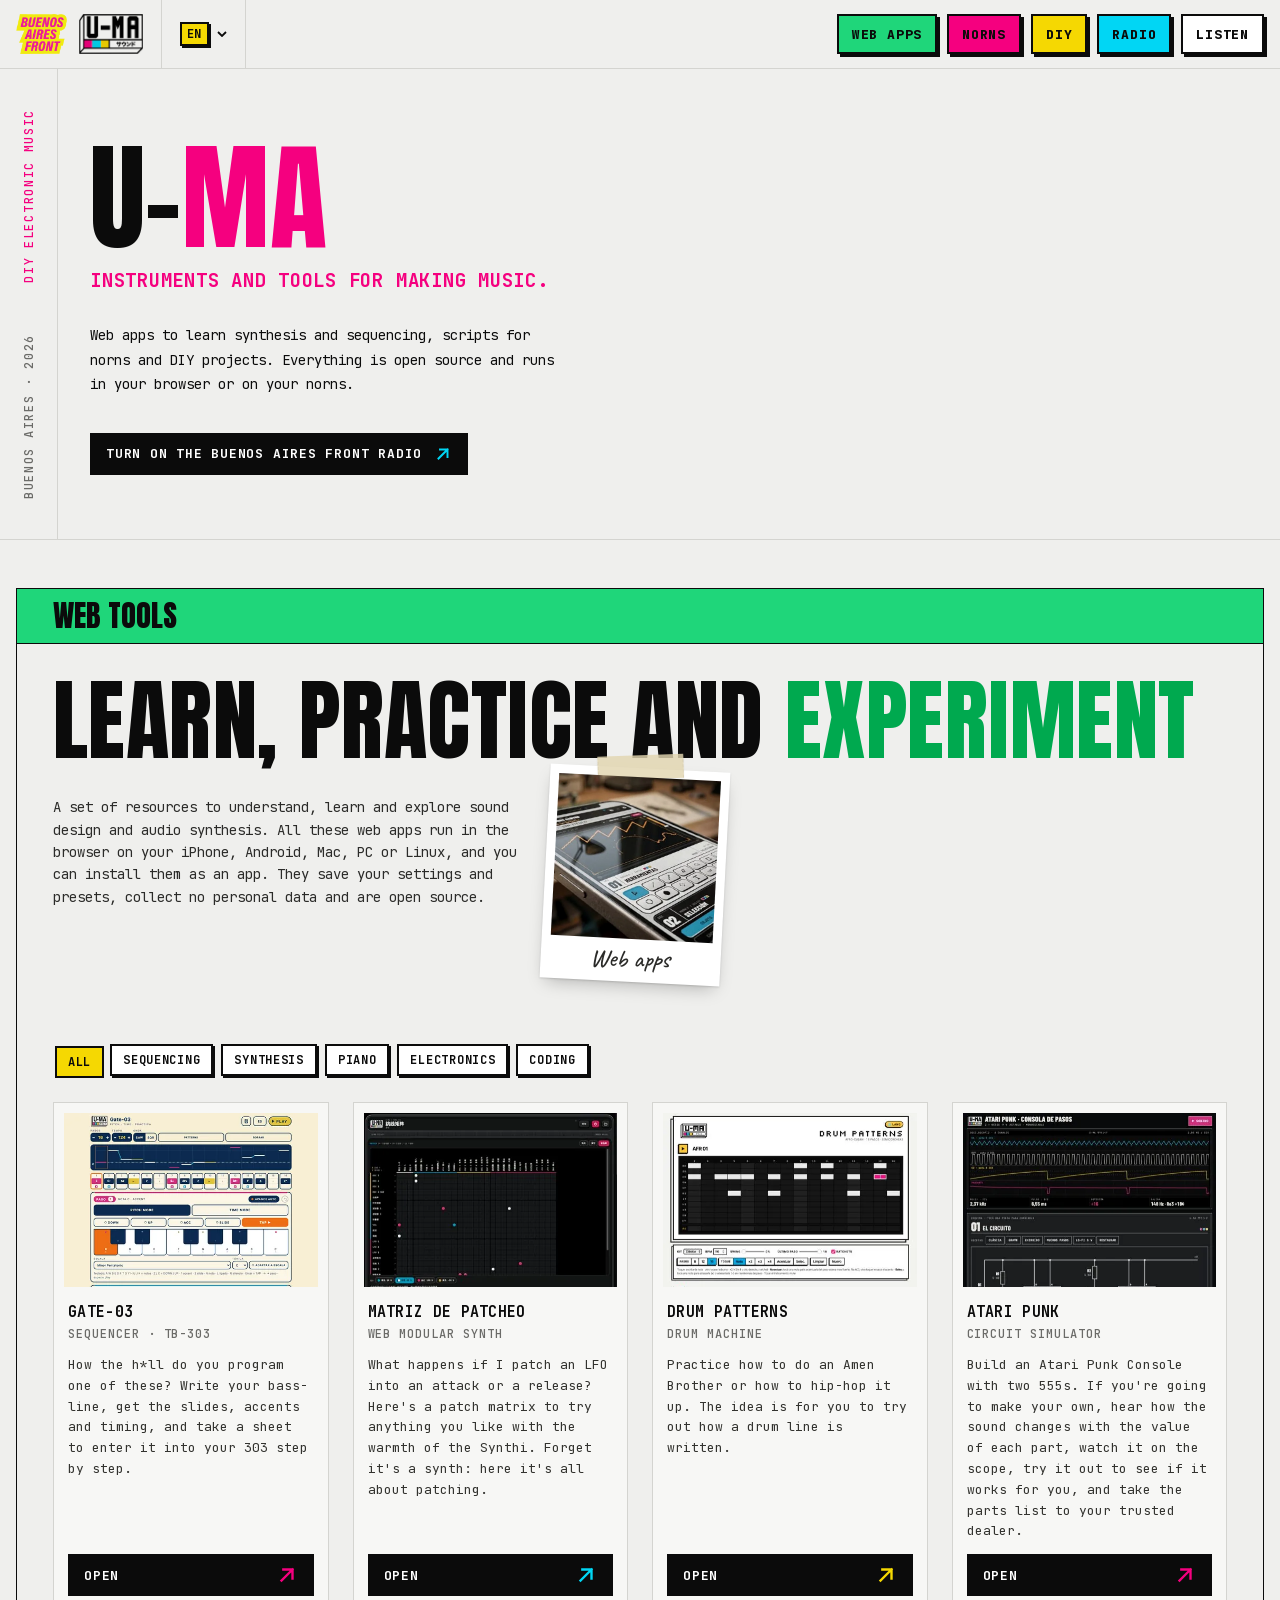
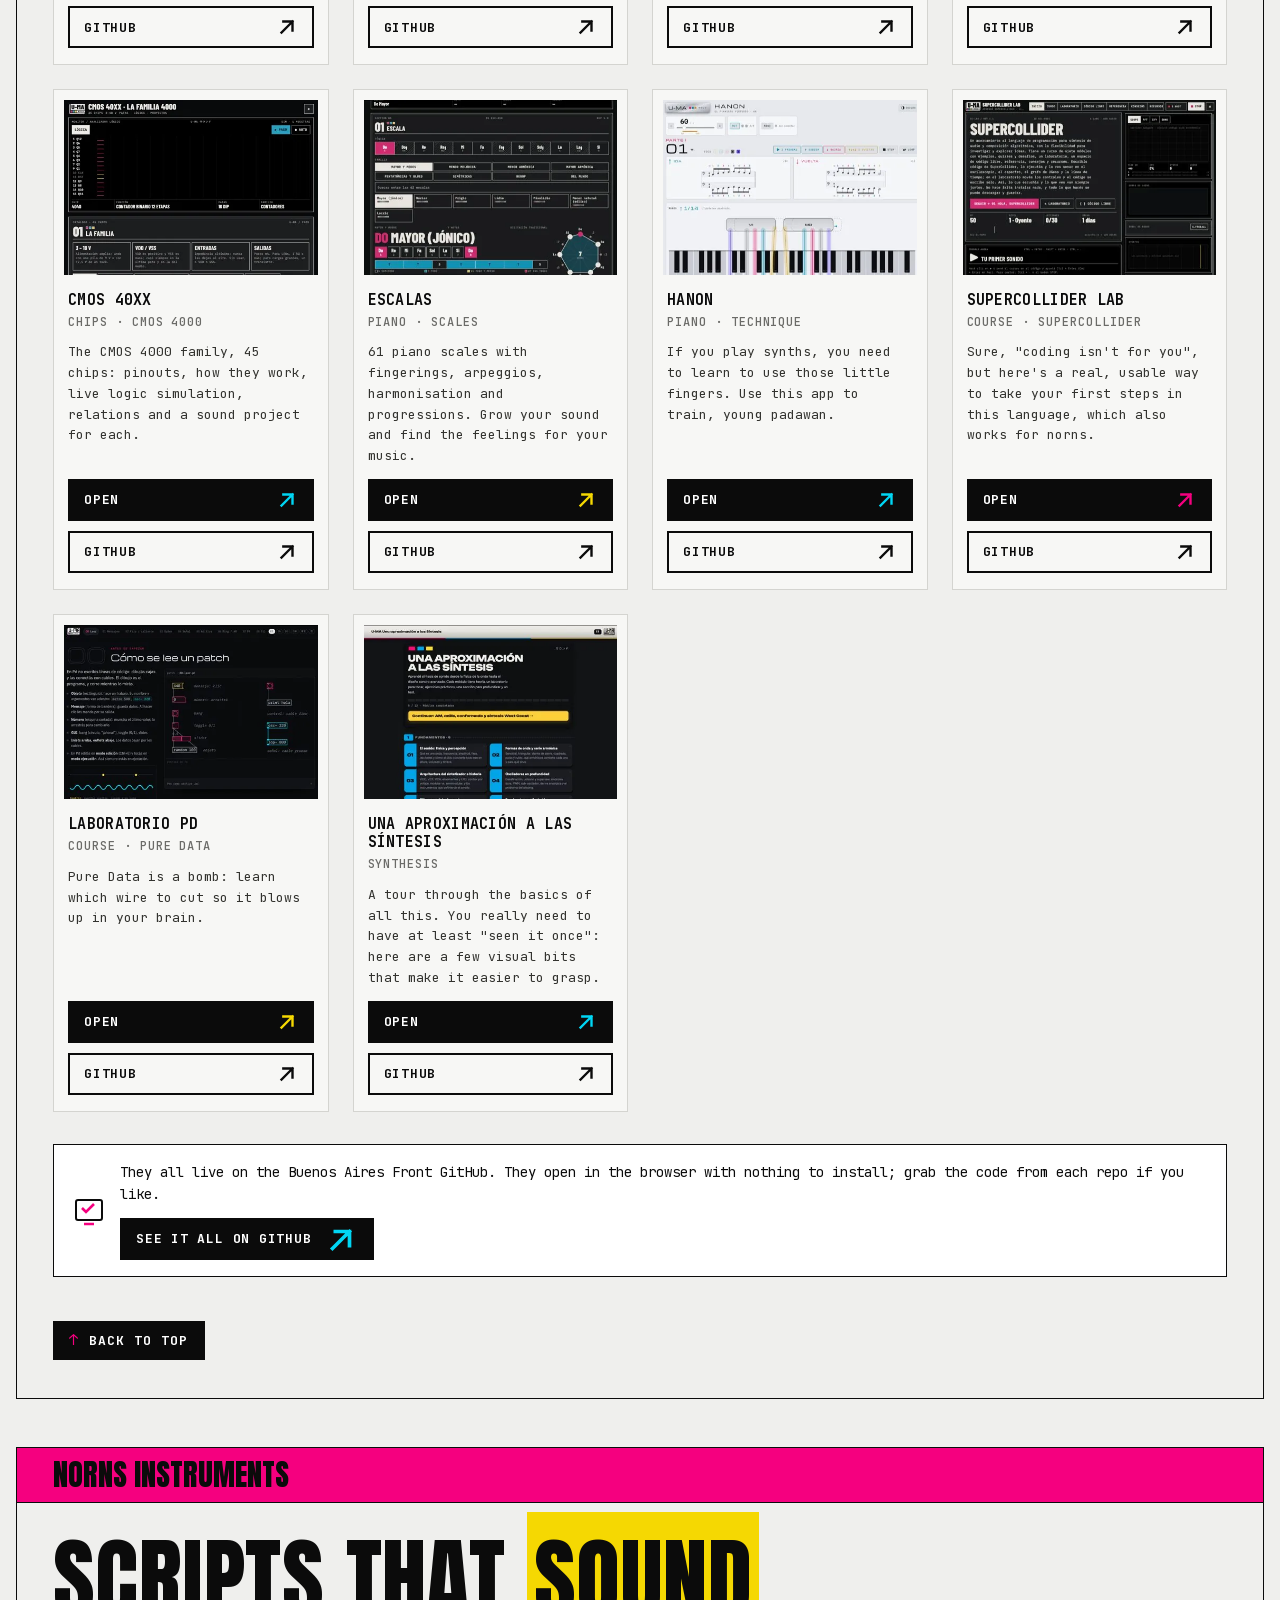
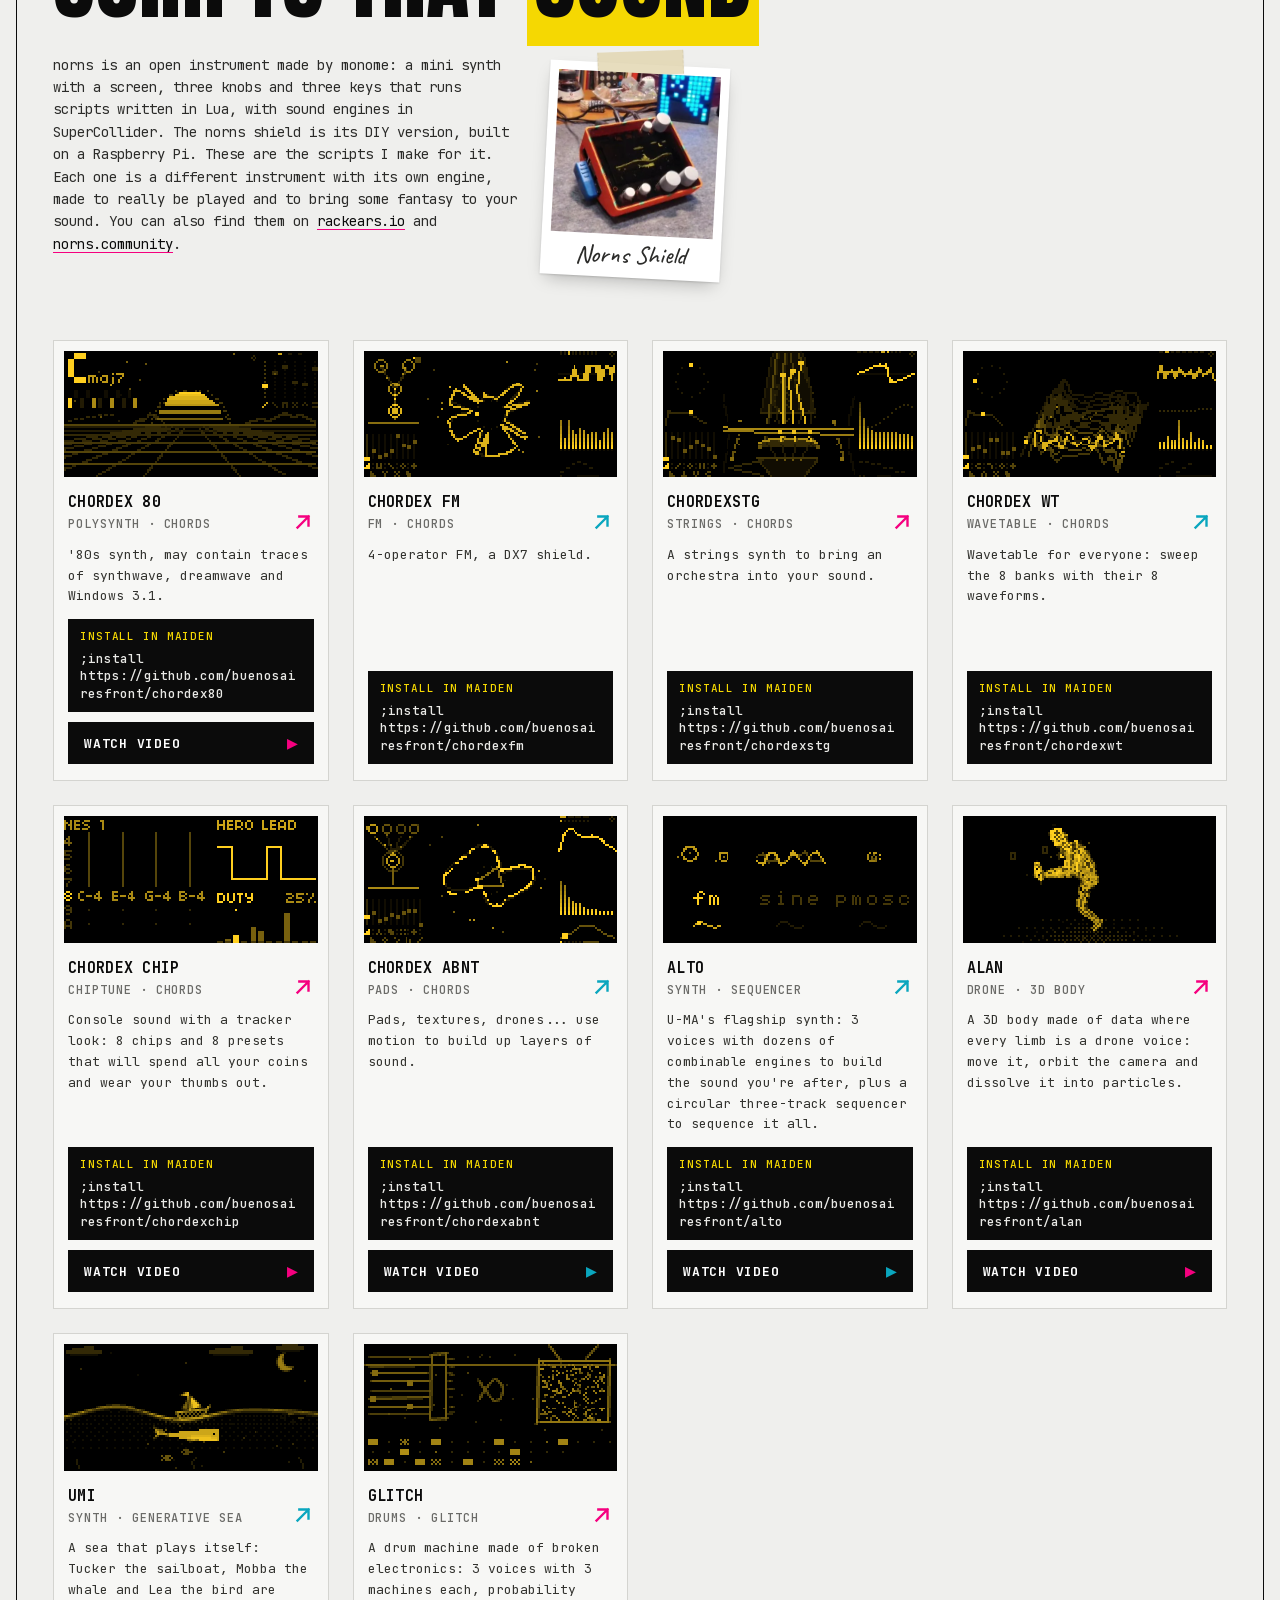
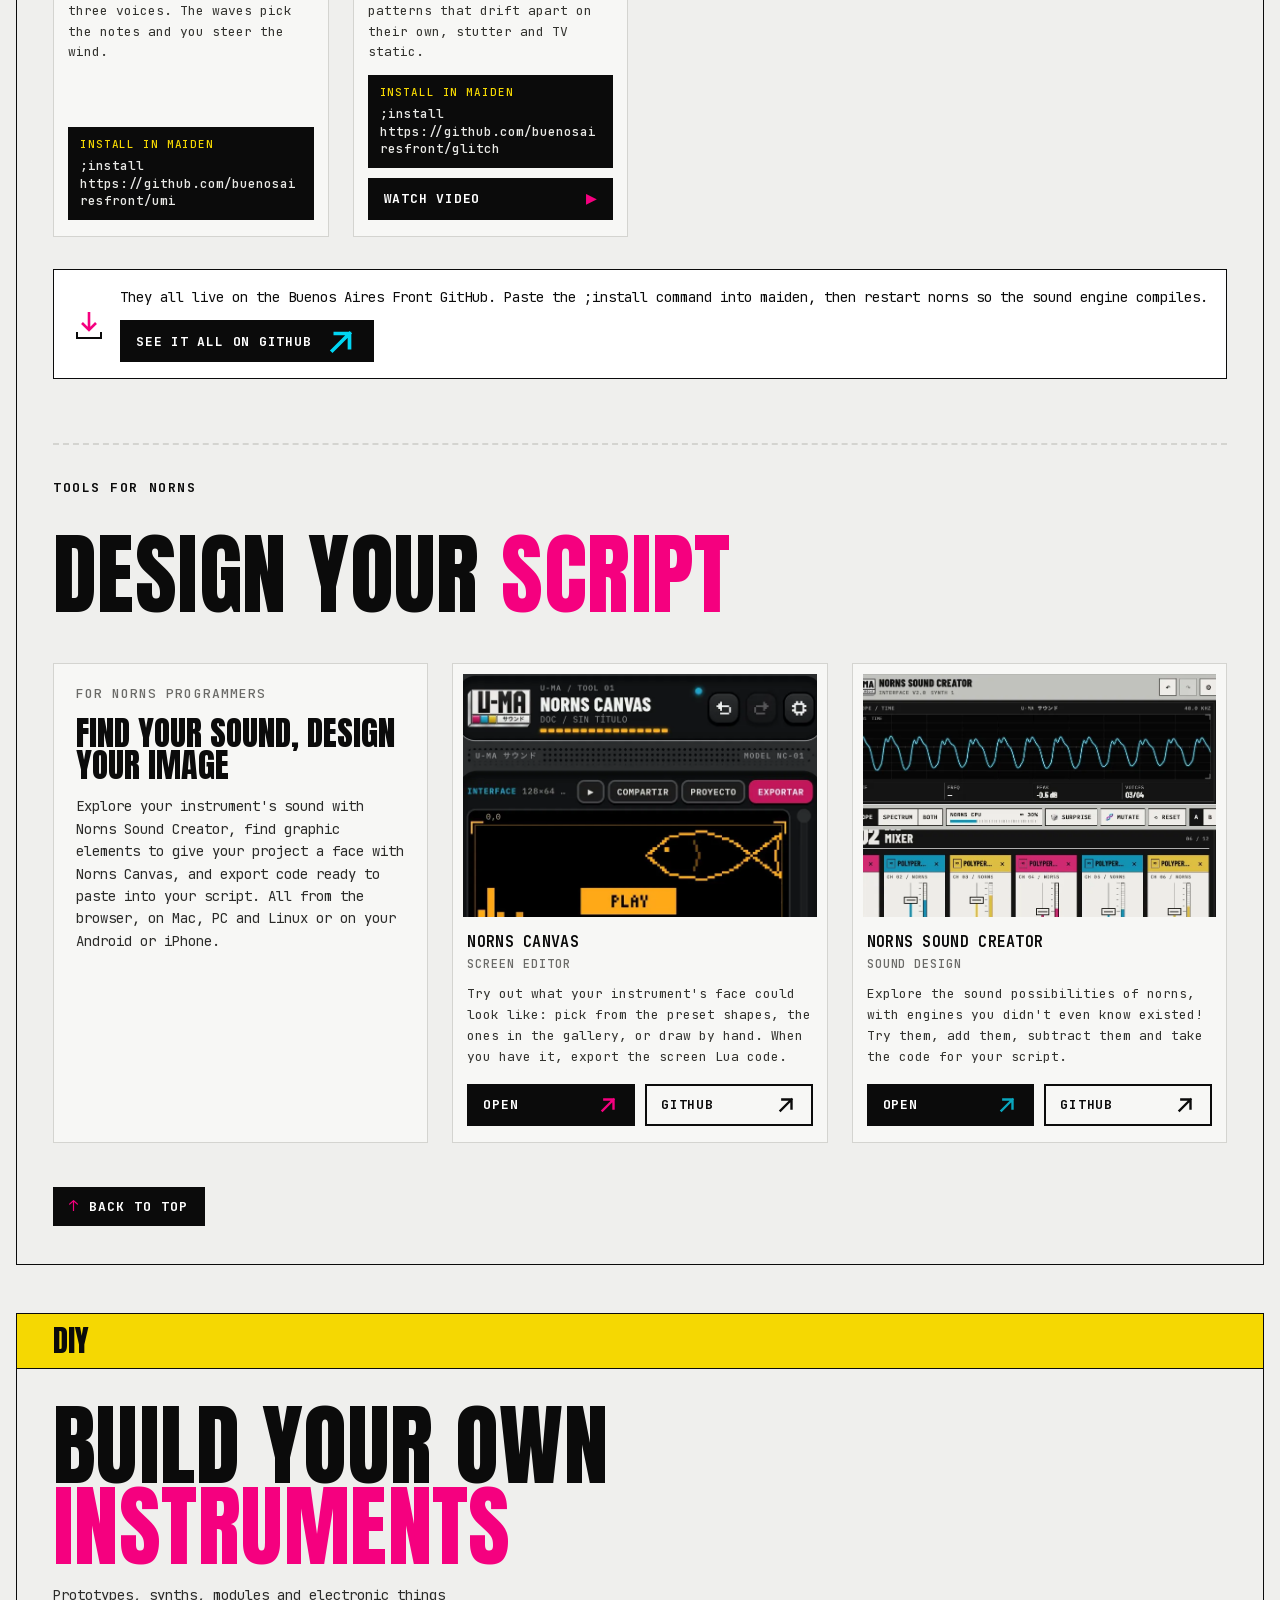
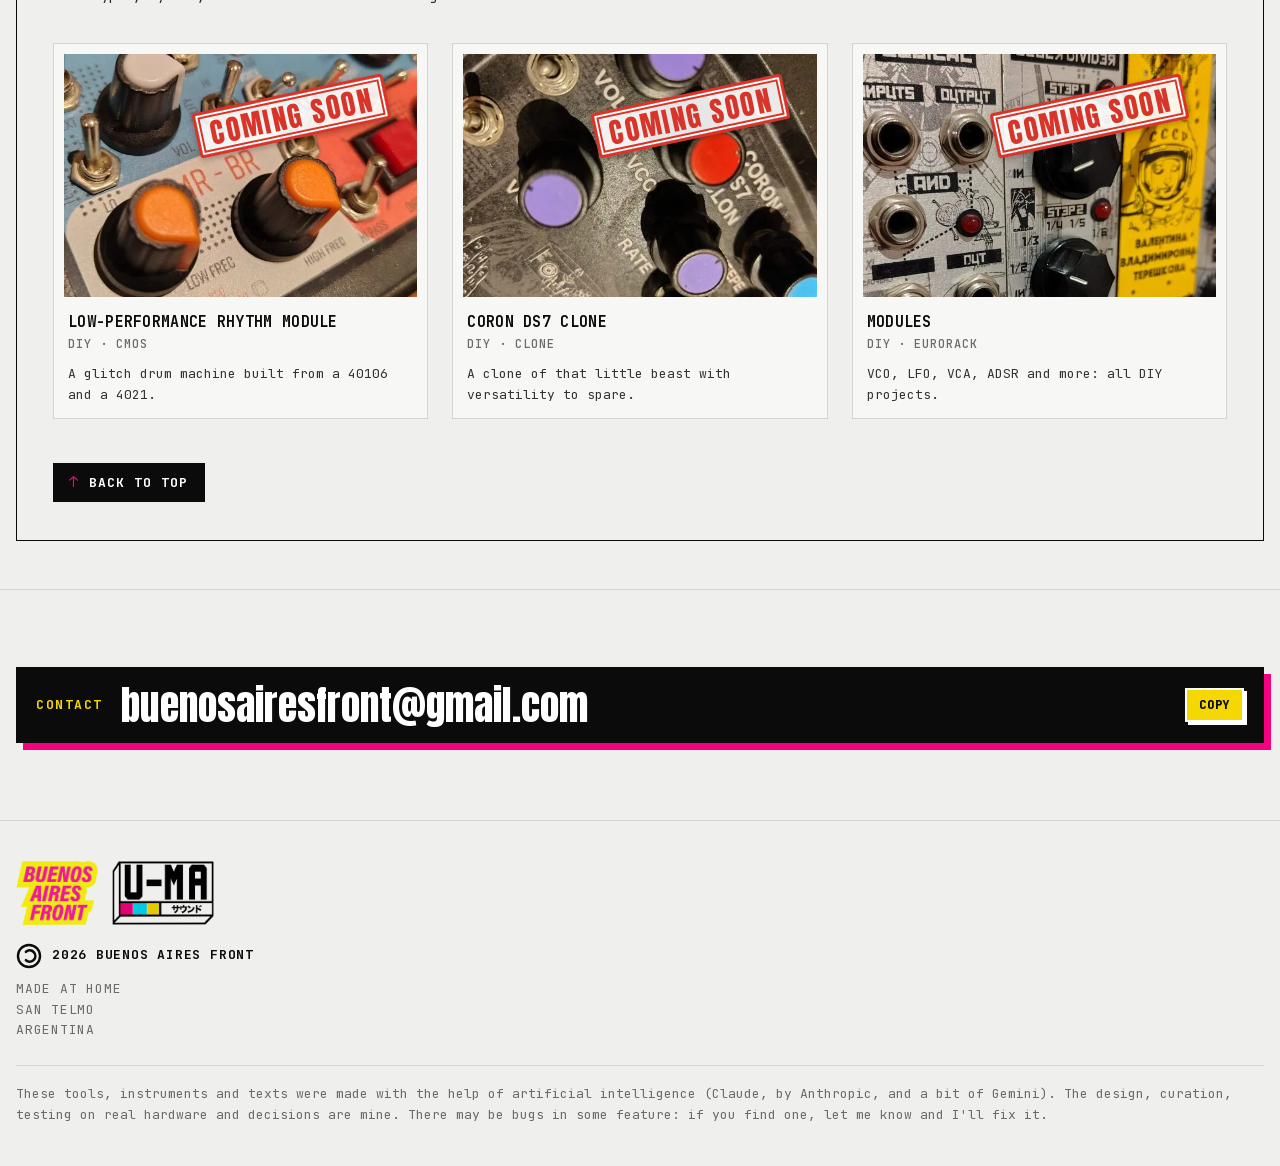
==== commit cbc465a9: "baf: Ver video button on norns cards Co-Authored-By: Claude Opus 5.5 <noreply@anthropic.com>" ====
--- a/baf/u-ma/index.html
+++ b/baf/u-ma/index.html
@@ -87,16 +87,16 @@
       <p class="lead">norns es un instrumento abierto creado por monome: un sinte mini con pantalla, tres perillas y tres botones que corre scripts escritos en Lua, con motores de sonido en SuperCollider. El norns shield es su versión DIY que se monta sobre una Raspberry Pi. Estos son los scripts que hago para él. Cada uno es un instrumento distinto, con su propio motor, pensado para tocar de verdad y meterle fantasía a tu sonido. También los encontrás en <a href="https://www.rackears.io/" target="_blank" rel="noopener">rackears.io</a> y <a href="https://norns.community" target="_blank" rel="noopener">norns.community</a>.</p>
       </div>
       <div class="screens">
-        <a class="card inst" href="https://github.com/buenosairesfront/chordex80" target="_blank" rel="noopener" style="--c:var(--mag)"><div class="oled"><img src="../img/img-4fe17681.png" alt="Pantalla de Chordex 80 en norns" width="512" height="256" loading="lazy"></div><div class="meta"><div><h3>Chordex 80</h3><div class="k">Polisynth · acordes</div></div><svg class="arrow"><use href="#ar"/></svg></div><p>Synth ochentoso, puede contener trazas de synthwave, dreamwave y Windows 3.1.</p><div class="inst-i"><span class="lbl">Instalar en maiden</span><code>;install https://github.com/buenosairesfront/chordex80</code></div></a>
+        <a class="card inst" href="https://github.com/buenosairesfront/chordex80" target="_blank" rel="noopener" style="--c:var(--mag)"><div class="oled"><img src="../img/img-4fe17681.png" alt="Pantalla de Chordex 80 en norns" width="512" height="256" loading="lazy"></div><div class="meta"><div><h3>Chordex 80</h3><div class="k">Polisynth · acordes</div></div><svg class="arrow"><use href="#ar"/></svg></div><p>Synth ochentoso, puede contener trazas de synthwave, dreamwave y Windows 3.1.</p><div class="inst-i"><span class="lbl">Instalar en maiden</span><code>;install https://github.com/buenosairesfront/chordex80</code></div><span class="btn sm vid" role="link" tabindex="0" data-v="https://www.youtube.com/watch?v=7JI673EX2nI">Ver video</span></a>
         <a class="card inst" href="https://github.com/buenosairesfront/chordexfm" target="_blank" rel="noopener" style="--c:#0aa6be"><div class="oled"><img src="../img/img-ce33c863.png" alt="Pantalla de Chordex FM en norns" width="512" height="256" loading="lazy"></div><div class="meta"><div><h3>Chordex FM</h3><div class="k">FM · acordes</div></div><svg class="arrow"><use href="#ar"/></svg></div><p>FM de 4 operadores, un DX7 shield.</p><div class="inst-i"><span class="lbl">Instalar en maiden</span><code>;install https://github.com/buenosairesfront/chordexfm</code></div></a>
         <a class="card inst" href="https://github.com/buenosairesfront/chordexstg" target="_blank" rel="noopener" style="--c:var(--mag)"><div class="oled"><img src="../img/img-99478188.png" alt="Pantalla de ChordexSTG en norns" width="512" height="256" loading="lazy"></div><div class="meta"><div><h3>ChordexSTG</h3><div class="k">Cuerdas · acordes</div></div><svg class="arrow"><use href="#ar"/></svg></div><p>Un sinte de strings para meter orquesta a tu sonido.</p><div class="inst-i"><span class="lbl">Instalar en maiden</span><code>;install https://github.com/buenosairesfront/chordexstg</code></div></a>
         <a class="card inst" href="https://github.com/buenosairesfront/chordexwt" target="_blank" rel="noopener" style="--c:#0aa6be"><div class="oled"><img src="../img/img-031d058c.png" alt="Pantalla de Chordex WT en norns" width="512" height="256" loading="lazy"></div><div class="meta"><div><h3>Chordex WT</h3><div class="k">Wavetable · acordes</div></div><svg class="arrow"><use href="#ar"/></svg></div><p>Wavetable para todos: barré los 8 bancos con sus 8 formas de onda.</p><div class="inst-i"><span class="lbl">Instalar en maiden</span><code>;install https://github.com/buenosairesfront/chordexwt</code></div></a>
-        <a class="card inst" href="https://github.com/buenosairesfront/chordexchip" target="_blank" rel="noopener" style="--c:var(--mag)"><div class="oled"><img src="../img/img-f00dfc86.png" alt="Pantalla de Chordex CHIP en norns" width="512" height="256" loading="lazy"></div><div class="meta"><div><h3>Chordex CHIP</h3><div class="k">Chiptune · acordes</div></div><svg class="arrow"><use href="#ar"/></svg></div><p>Sonido de consola con estética tracker: 8 chips y 8 presets que van a gastar todas tus monedas y atrofiarte los pulgares.</p><div class="inst-i"><span class="lbl">Instalar en maiden</span><code>;install https://github.com/buenosairesfront/chordexchip</code></div></a>
-        <a class="card inst" href="https://github.com/buenosairesfront/chordexabnt" target="_blank" rel="noopener" style="--c:#0aa6be"><div class="oled"><img src="../img/img-9b448ba3.png" alt="Pantalla de Chordex ABNT en norns" width="512" height="256" loading="lazy"></div><div class="meta"><div><h3>Chordex ABNT</h3><div class="k">Pads · acordes</div></div><svg class="arrow"><use href="#ar"/></svg></div><p>Pads, texturas, drones... usá el movimiento para generar layers de sonido.</p><div class="inst-i"><span class="lbl">Instalar en maiden</span><code>;install https://github.com/buenosairesfront/chordexabnt</code></div></a>
-        <a class="card inst" href="https://github.com/buenosairesfront/alto" target="_blank" rel="noopener" style="--c:#0aa6be"><div class="oled"><img src="../img/img-f52edabf.png" alt="Pantalla de alto en norns" width="512" height="256" loading="lazy"></div><div class="meta"><div><h3>alto</h3><div class="k">Sinte · secuenciador</div></div><svg class="arrow"><use href="#ar"/></svg></div><p>El sinte flagship de U-MA: 3 voces con decenas de motores combinables para crear el sonido que buscás, y la posibilidad de secuenciar todo en un sequencer circular de tres pistas.</p><div class="inst-i"><span class="lbl">Instalar en maiden</span><code>;install https://github.com/buenosairesfront/alto</code></div></a>
-        <a class="card inst" href="https://github.com/buenosairesfront/alan" target="_blank" rel="noopener" style="--c:var(--mag)"><div class="oled"><img src="../img/img-5990611b.png" alt="Pantalla de alan en norns" width="512" height="256" loading="lazy"></div><div class="meta"><div><h3>alan</h3><div class="k">Drone · cuerpo 3D</div></div><svg class="arrow"><use href="#ar"/></svg></div><p>Un cuerpo en 3D hecho de datos donde cada parte es una voz de drone: movelo, girá la cámara y desintegralo en partículas.</p><div class="inst-i"><span class="lbl">Instalar en maiden</span><code>;install https://github.com/buenosairesfront/alan</code></div></a>
+        <a class="card inst" href="https://github.com/buenosairesfront/chordexchip" target="_blank" rel="noopener" style="--c:var(--mag)"><div class="oled"><img src="../img/img-f00dfc86.png" alt="Pantalla de Chordex CHIP en norns" width="512" height="256" loading="lazy"></div><div class="meta"><div><h3>Chordex CHIP</h3><div class="k">Chiptune · acordes</div></div><svg class="arrow"><use href="#ar"/></svg></div><p>Sonido de consola con estética tracker: 8 chips y 8 presets que van a gastar todas tus monedas y atrofiarte los pulgares.</p><div class="inst-i"><span class="lbl">Instalar en maiden</span><code>;install https://github.com/buenosairesfront/chordexchip</code></div><span class="btn sm vid" role="link" tabindex="0" data-v="https://www.youtube.com/watch?v=WlHZPWEgV_k">Ver video</span></a>
+        <a class="card inst" href="https://github.com/buenosairesfront/chordexabnt" target="_blank" rel="noopener" style="--c:#0aa6be"><div class="oled"><img src="../img/img-9b448ba3.png" alt="Pantalla de Chordex ABNT en norns" width="512" height="256" loading="lazy"></div><div class="meta"><div><h3>Chordex ABNT</h3><div class="k">Pads · acordes</div></div><svg class="arrow"><use href="#ar"/></svg></div><p>Pads, texturas, drones... usá el movimiento para generar layers de sonido.</p><div class="inst-i"><span class="lbl">Instalar en maiden</span><code>;install https://github.com/buenosairesfront/chordexabnt</code></div><span class="btn sm vid" role="link" tabindex="0" data-v="https://www.youtube.com/watch?v=Bey5HbIgDBo">Ver video</span></a>
+        <a class="card inst" href="https://github.com/buenosairesfront/alto" target="_blank" rel="noopener" style="--c:#0aa6be"><div class="oled"><img src="../img/img-f52edabf.png" alt="Pantalla de alto en norns" width="512" height="256" loading="lazy"></div><div class="meta"><div><h3>alto</h3><div class="k">Sinte · secuenciador</div></div><svg class="arrow"><use href="#ar"/></svg></div><p>El sinte flagship de U-MA: 3 voces con decenas de motores combinables para crear el sonido que buscás, y la posibilidad de secuenciar todo en un sequencer circular de tres pistas.</p><div class="inst-i"><span class="lbl">Instalar en maiden</span><code>;install https://github.com/buenosairesfront/alto</code></div><span class="btn sm vid" role="link" tabindex="0" data-v="https://www.youtube.com/watch?v=DA8QANiuzZ8">Ver video</span></a>
+        <a class="card inst" href="https://github.com/buenosairesfront/alan" target="_blank" rel="noopener" style="--c:var(--mag)"><div class="oled"><img src="../img/img-5990611b.png" alt="Pantalla de alan en norns" width="512" height="256" loading="lazy"></div><div class="meta"><div><h3>alan</h3><div class="k">Drone · cuerpo 3D</div></div><svg class="arrow"><use href="#ar"/></svg></div><p>Un cuerpo en 3D hecho de datos donde cada parte es una voz de drone: movelo, girá la cámara y desintegralo en partículas.</p><div class="inst-i"><span class="lbl">Instalar en maiden</span><code>;install https://github.com/buenosairesfront/alan</code></div><span class="btn sm vid" role="link" tabindex="0" data-v="https://www.youtube.com/watch?v=41DAt7QdH90">Ver video</span></a>
         <a class="card inst" href="https://github.com/buenosairesfront/umi" target="_blank" rel="noopener" style="--c:#0aa6be"><div class="oled"><img src="../img/img-897838d7.png" alt="Pantalla de umi en norns" width="512" height="256" loading="lazy"></div><div class="meta"><div><h3>umi</h3><div class="k">Sinte · mar generativo</div></div><svg class="arrow"><use href="#ar"/></svg></div><p>Un mar que se toca solo: Tucker el velero, Mobba la ballena y Lea el ave son tres voces. Las olas eligen las notas y vos manejás el viento.</p><div class="inst-i"><span class="lbl">Instalar en maiden</span><code>;install https://github.com/buenosairesfront/umi</code></div></a>
-        <a class="card inst" href="https://github.com/buenosairesfront/glitch" target="_blank" rel="noopener" style="--c:var(--mag)"><div class="oled"><img src="../img/img-d5390fac.png" alt="Pantalla de glitch en norns" width="512" height="256" loading="lazy"></div><div class="meta"><div><h3>glitch</h3><div class="k">Batería · glitch</div></div><svg class="arrow"><use href="#ar"/></svg></div><p>Caja de ritmos hecha de electrónica rota: 3 voces con 3 máquinas cada una, patrones con probabilidad que se desfasan solos, stutter y estática de TV.</p><div class="inst-i"><span class="lbl">Instalar en maiden</span><code>;install https://github.com/buenosairesfront/glitch</code></div></a>
+        <a class="card inst" href="https://github.com/buenosairesfront/glitch" target="_blank" rel="noopener" style="--c:var(--mag)"><div class="oled"><img src="../img/img-d5390fac.png" alt="Pantalla de glitch en norns" width="512" height="256" loading="lazy"></div><div class="meta"><div><h3>glitch</h3><div class="k">Batería · glitch</div></div><svg class="arrow"><use href="#ar"/></svg></div><p>Caja de ritmos hecha de electrónica rota: 3 voces con 3 máquinas cada una, patrones con probabilidad que se desfasan solos, stutter y estática de TV.</p><div class="inst-i"><span class="lbl">Instalar en maiden</span><code>;install https://github.com/buenosairesfront/glitch</code></div><span class="btn sm vid" role="link" tabindex="0" data-v="https://www.youtube.com/watch?v=262vTrbWUhY">Ver video</span></a>
       </div>
                 <div class="note inst-note"><svg viewBox="0 0 34 34" fill="none" stroke="#0b0b0b" stroke-width="2"><path d="M17 4v18M10 15l7 7 7-7" stroke="#f5007f" stroke-width="2.6"/><path d="M5 24v6h24v-6"/></svg><div><p>Todos están en el GitHub de Buenos Aires Front. Copiá el comando ;install en maiden y después reiniciá la norns para que compile el motor de sonido.</p><a class="btn sm" href="https://github.com/buenosairesfront" target="_blank" rel="noopener">Ver todo en GitHub <svg class="arrow"><use href="#ar"/></svg></a></div></div>
           <div class="sub" id="herramientas-norns">
@@ -281,4 +281,12 @@
 })();
 </script>
 
+<script>
+/* botón de video dentro de tarjetas que ya son links: abre YouTube sin seguir el link de la tarjeta */
+document.querySelectorAll('.vid').forEach(b => {
+  const go = e => { e.preventDefault(); e.stopPropagation(); window.open(b.dataset.v, '_blank', 'noopener'); };
+  b.addEventListener('click', go);
+  b.addEventListener('keydown', e => { if (e.key === 'Enter' || e.key === ' ') go(e); });
+});
+</script>
 </body></html>
--- a/baf/baf.css
+++ b/baf/baf.css
@@ -404,3 +404,5 @@
   .car>.wrap{padding-block:22px 26px}
 }
 
+
+.vid{margin:-6px 14px 16px;cursor:pointer}.vid::after{content:"▶";color:var(--c)}
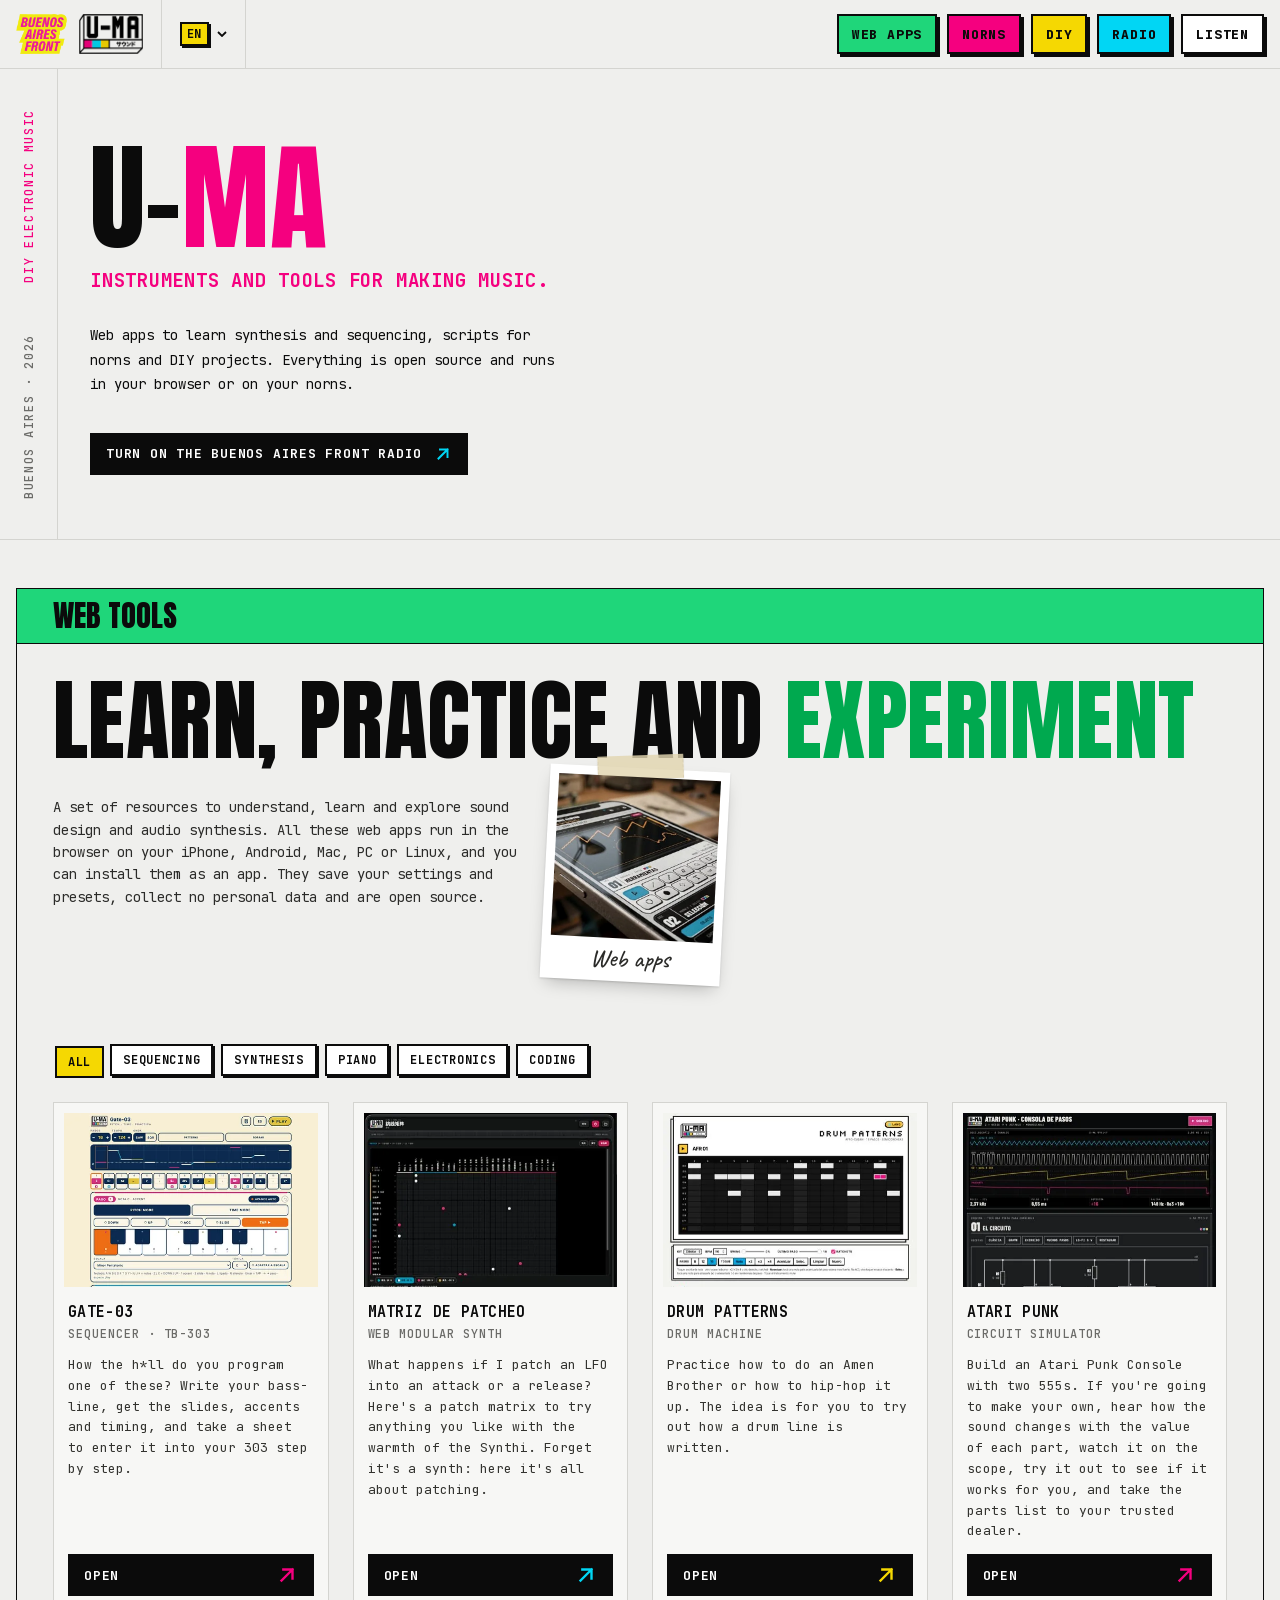
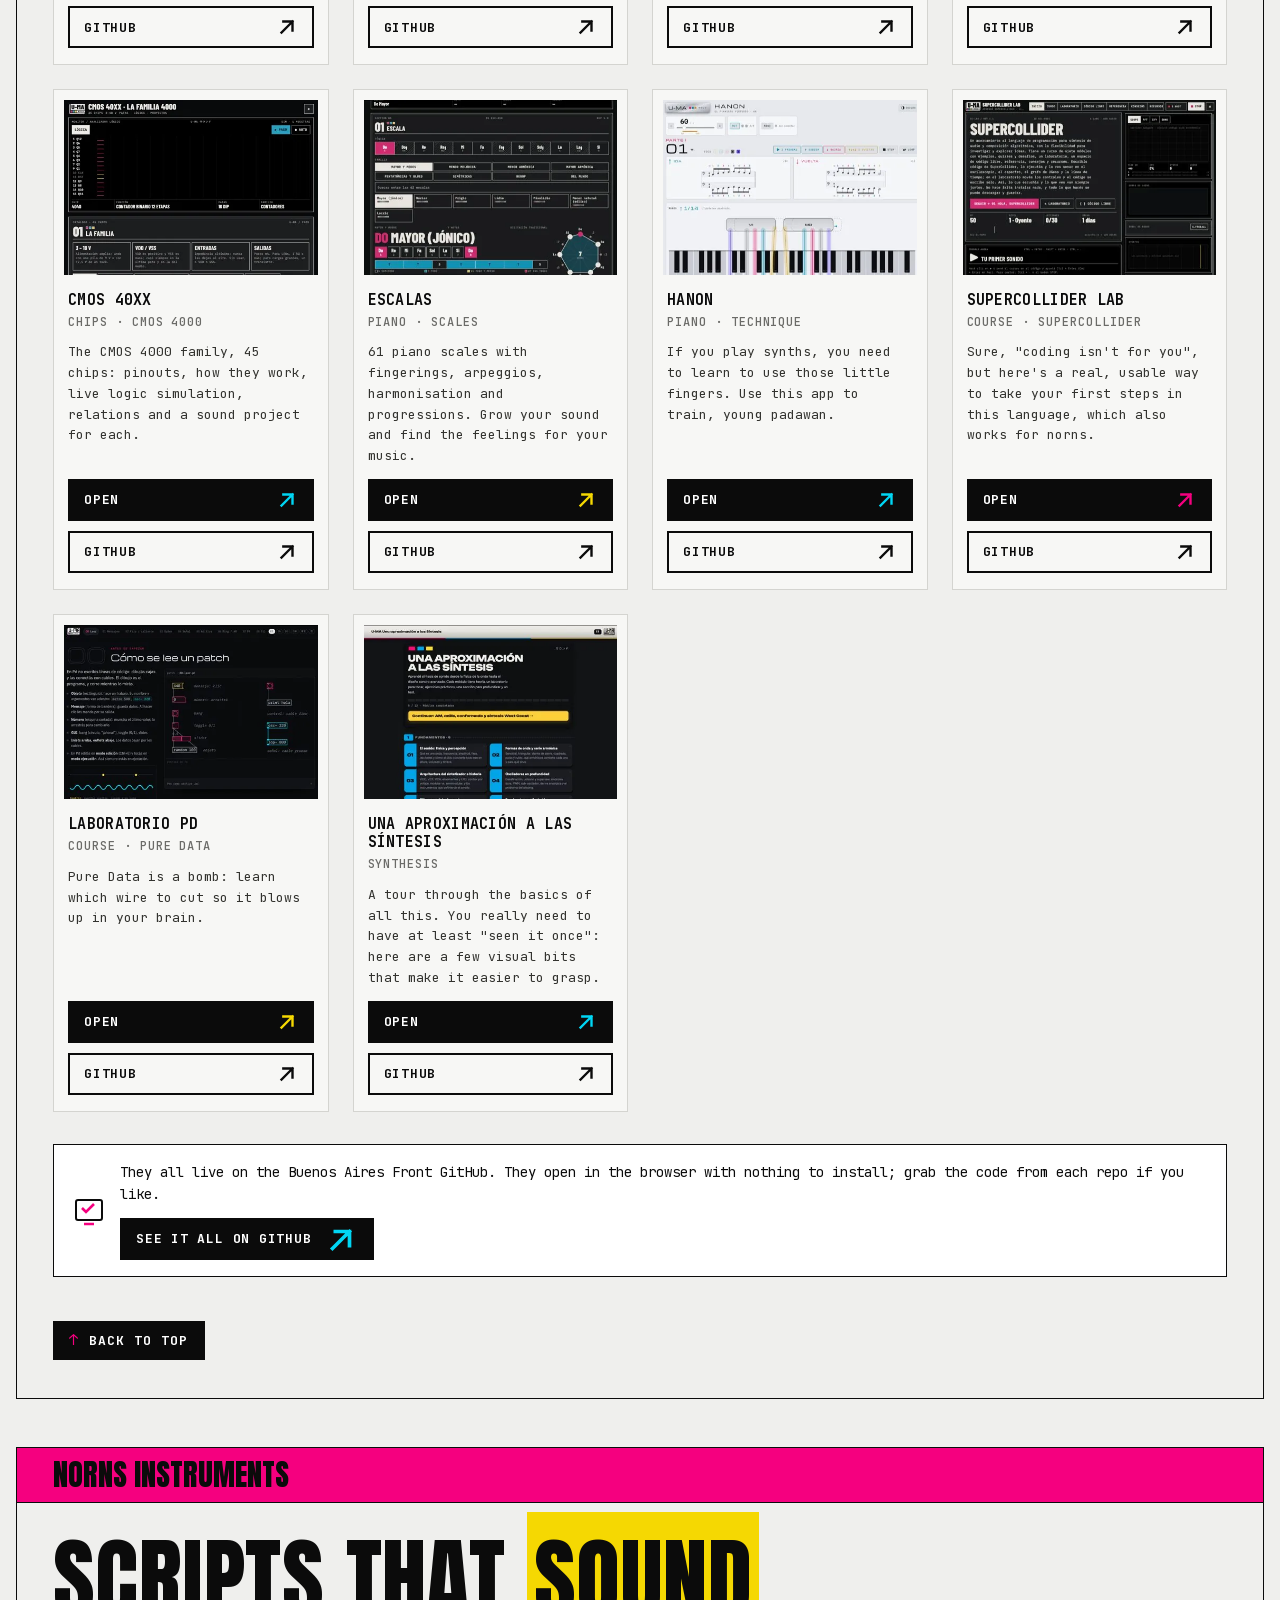
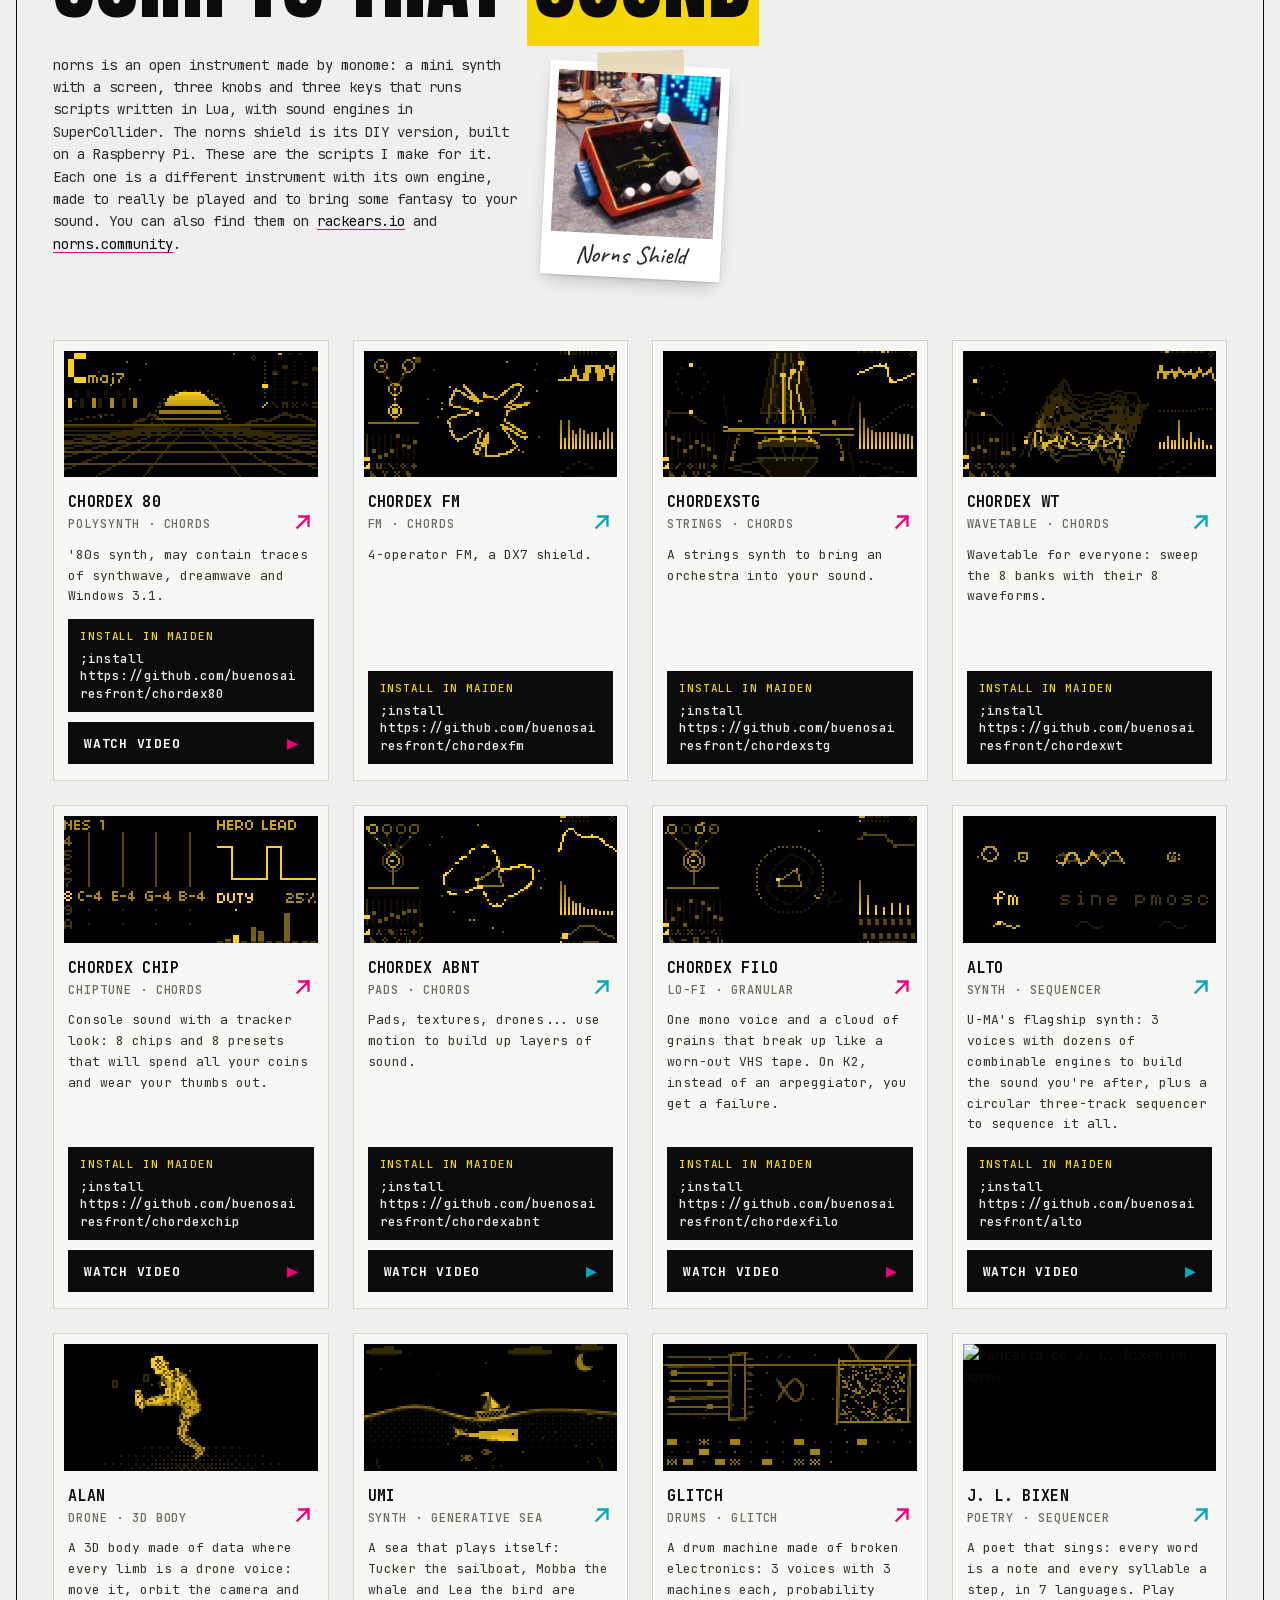
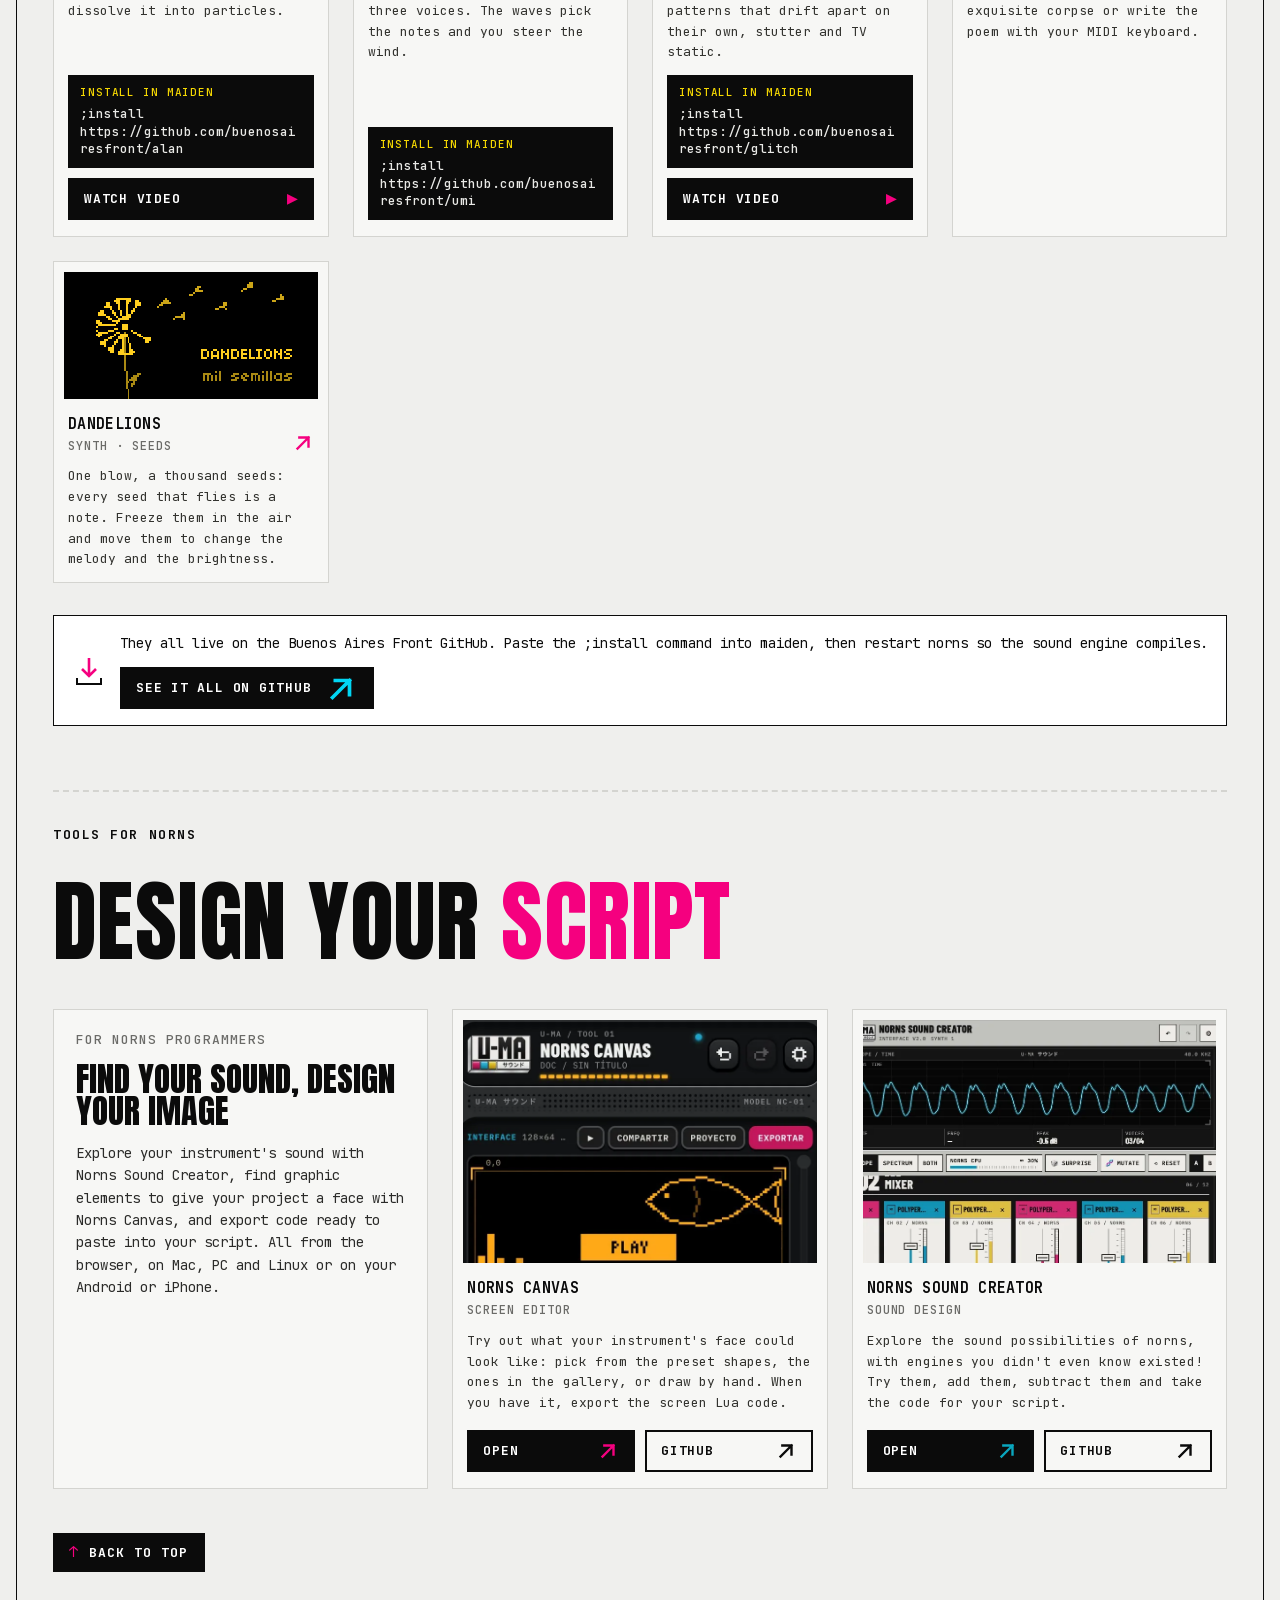
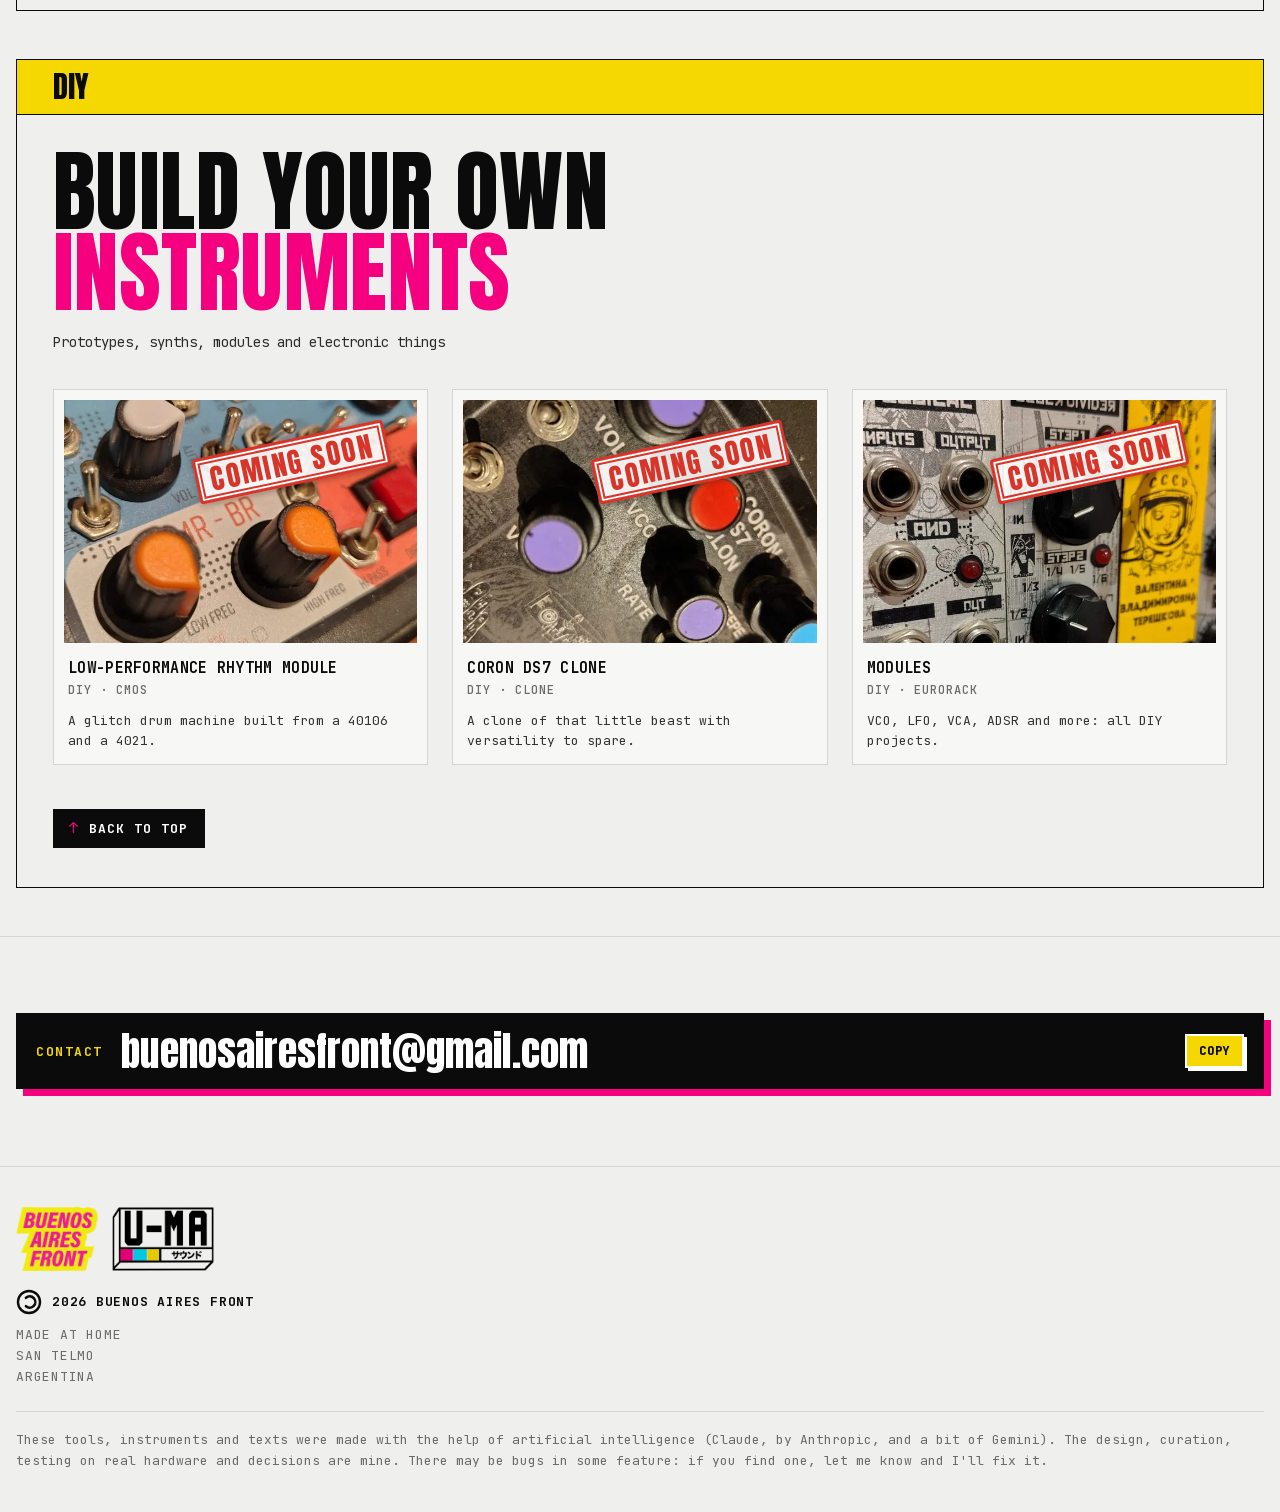
==== commit 89fa4ce8: "baf: cards for Chordex Filo, J. L. Bixen and Dandelions Co-Authored-By: Claude Opus 5.5 <noreply@ant" ====
--- a/baf/u-ma/index.html
+++ b/baf/u-ma/index.html
@@ -93,10 +93,13 @@
         <a class="card inst" href="https://github.com/buenosairesfront/chordexwt" target="_blank" rel="noopener" style="--c:#0aa6be"><div class="oled"><img src="../img/img-031d058c.png" alt="Pantalla de Chordex WT en norns" width="512" height="256" loading="lazy"></div><div class="meta"><div><h3>Chordex WT</h3><div class="k">Wavetable · acordes</div></div><svg class="arrow"><use href="#ar"/></svg></div><p>Wavetable para todos: barré los 8 bancos con sus 8 formas de onda.</p><div class="inst-i"><span class="lbl">Instalar en maiden</span><code>;install https://github.com/buenosairesfront/chordexwt</code></div></a>
         <a class="card inst" href="https://github.com/buenosairesfront/chordexchip" target="_blank" rel="noopener" style="--c:var(--mag)"><div class="oled"><img src="../img/img-f00dfc86.png" alt="Pantalla de Chordex CHIP en norns" width="512" height="256" loading="lazy"></div><div class="meta"><div><h3>Chordex CHIP</h3><div class="k">Chiptune · acordes</div></div><svg class="arrow"><use href="#ar"/></svg></div><p>Sonido de consola con estética tracker: 8 chips y 8 presets que van a gastar todas tus monedas y atrofiarte los pulgares.</p><div class="inst-i"><span class="lbl">Instalar en maiden</span><code>;install https://github.com/buenosairesfront/chordexchip</code></div><span class="btn sm vid" role="link" tabindex="0" data-v="https://www.youtube.com/watch?v=WlHZPWEgV_k">Ver video</span></a>
         <a class="card inst" href="https://github.com/buenosairesfront/chordexabnt" target="_blank" rel="noopener" style="--c:#0aa6be"><div class="oled"><img src="../img/img-9b448ba3.png" alt="Pantalla de Chordex ABNT en norns" width="512" height="256" loading="lazy"></div><div class="meta"><div><h3>Chordex ABNT</h3><div class="k">Pads · acordes</div></div><svg class="arrow"><use href="#ar"/></svg></div><p>Pads, texturas, drones... usá el movimiento para generar layers de sonido.</p><div class="inst-i"><span class="lbl">Instalar en maiden</span><code>;install https://github.com/buenosairesfront/chordexabnt</code></div><span class="btn sm vid" role="link" tabindex="0" data-v="https://www.youtube.com/watch?v=Bey5HbIgDBo">Ver video</span></a>
+        <a class="card inst" href="https://github.com/buenosairesfront/chordexfilo" target="_blank" rel="noopener" style="--c:var(--mag)"><div class="oled"><img src="../img/oled-chordexfilo.png" alt="Pantalla de Chordex Filo en norns" width="512" height="256" loading="lazy"></div><div class="meta"><div><h3>Chordex Filo</h3><div class="k">Lo-fi · granular</div></div><svg class="arrow"><use href="#ar"/></svg></div><p>Una voz mono y una nube de granos que se rompen como un VHS gastado. En K2, en lugar de arpegiador, tenés una falla.</p><div class="inst-i"><span class="lbl">Instalar en maiden</span><code>;install https://github.com/buenosairesfront/chordexfilo</code></div><span class="btn sm vid" role="link" tabindex="0" data-v="https://www.youtube.com/watch?v=ByxeWkyR-qA">Ver video</span></a>
         <a class="card inst" href="https://github.com/buenosairesfront/alto" target="_blank" rel="noopener" style="--c:#0aa6be"><div class="oled"><img src="../img/img-f52edabf.png" alt="Pantalla de alto en norns" width="512" height="256" loading="lazy"></div><div class="meta"><div><h3>alto</h3><div class="k">Sinte · secuenciador</div></div><svg class="arrow"><use href="#ar"/></svg></div><p>El sinte flagship de U-MA: 3 voces con decenas de motores combinables para crear el sonido que buscás, y la posibilidad de secuenciar todo en un sequencer circular de tres pistas.</p><div class="inst-i"><span class="lbl">Instalar en maiden</span><code>;install https://github.com/buenosairesfront/alto</code></div><span class="btn sm vid" role="link" tabindex="0" data-v="https://www.youtube.com/watch?v=DA8QANiuzZ8">Ver video</span></a>
         <a class="card inst" href="https://github.com/buenosairesfront/alan" target="_blank" rel="noopener" style="--c:var(--mag)"><div class="oled"><img src="../img/img-5990611b.png" alt="Pantalla de alan en norns" width="512" height="256" loading="lazy"></div><div class="meta"><div><h3>alan</h3><div class="k">Drone · cuerpo 3D</div></div><svg class="arrow"><use href="#ar"/></svg></div><p>Un cuerpo en 3D hecho de datos donde cada parte es una voz de drone: movelo, girá la cámara y desintegralo en partículas.</p><div class="inst-i"><span class="lbl">Instalar en maiden</span><code>;install https://github.com/buenosairesfront/alan</code></div><span class="btn sm vid" role="link" tabindex="0" data-v="https://www.youtube.com/watch?v=41DAt7QdH90">Ver video</span></a>
         <a class="card inst" href="https://github.com/buenosairesfront/umi" target="_blank" rel="noopener" style="--c:#0aa6be"><div class="oled"><img src="../img/img-897838d7.png" alt="Pantalla de umi en norns" width="512" height="256" loading="lazy"></div><div class="meta"><div><h3>umi</h3><div class="k">Sinte · mar generativo</div></div><svg class="arrow"><use href="#ar"/></svg></div><p>Un mar que se toca solo: Tucker el velero, Mobba la ballena y Lea el ave son tres voces. Las olas eligen las notas y vos manejás el viento.</p><div class="inst-i"><span class="lbl">Instalar en maiden</span><code>;install https://github.com/buenosairesfront/umi</code></div></a>
         <a class="card inst" href="https://github.com/buenosairesfront/glitch" target="_blank" rel="noopener" style="--c:var(--mag)"><div class="oled"><img src="../img/img-d5390fac.png" alt="Pantalla de glitch en norns" width="512" height="256" loading="lazy"></div><div class="meta"><div><h3>glitch</h3><div class="k">Batería · glitch</div></div><svg class="arrow"><use href="#ar"/></svg></div><p>Caja de ritmos hecha de electrónica rota: 3 voces con 3 máquinas cada una, patrones con probabilidad que se desfasan solos, stutter y estática de TV.</p><div class="inst-i"><span class="lbl">Instalar en maiden</span><code>;install https://github.com/buenosairesfront/glitch</code></div><span class="btn sm vid" role="link" tabindex="0" data-v="https://www.youtube.com/watch?v=262vTrbWUhY">Ver video</span></a>
+        <a class="card inst" href="https://www.youtube.com/watch?v=zJLjUnmk3z8" target="_blank" rel="noopener" style="--c:#0aa6be"><div class="oled"><img src="https://img.youtube.com/vi/zJLjUnmk3z8/hqdefault.jpg" alt="Pantalla de J. L. Bixen en norns" width="512" height="256" loading="lazy" style="object-fit:cover;image-rendering:auto"></div><div class="meta"><div><h3>J. L. Bixen</h3><div class="k">Poesía · secuenciador</div></div><svg class="arrow"><use href="#ar"/></svg></div><p>Un poeta que canta: cada palabra es una nota y cada sílaba un paso, en 7 idiomas. Jugá al cadáver exquisito o escribí el poema con tu teclado MIDI.</p></a>
+        <a class="card inst" href="https://www.youtube.com/watch?v=qii29x8pOP0" target="_blank" rel="noopener" style="--c:var(--mag)"><div class="oled"><img src="../img/oled-dandelions.png" alt="Pantalla de Dandelions en norns" width="512" height="256" loading="lazy"></div><div class="meta"><div><h3>Dandelions</h3><div class="k">Sinte · semillas</div></div><svg class="arrow"><use href="#ar"/></svg></div><p>Un soplido, mil semillas: cada semilla que vuela es una nota. Congelalas en el aire y movelas para cambiar la melodía y el brillo.</p></a>
       </div>
                 <div class="note inst-note"><svg viewBox="0 0 34 34" fill="none" stroke="#0b0b0b" stroke-width="2"><path d="M17 4v18M10 15l7 7 7-7" stroke="#f5007f" stroke-width="2.6"/><path d="M5 24v6h24v-6"/></svg><div><p>Todos están en el GitHub de Buenos Aires Front. Copiá el comando ;install en maiden y después reiniciá la norns para que compile el motor de sonido.</p><a class="btn sm" href="https://github.com/buenosairesfront" target="_blank" rel="noopener">Ver todo en GitHub <svg class="arrow"><use href="#ar"/></svg></a></div></div>
           <div class="sub" id="herramientas-norns">
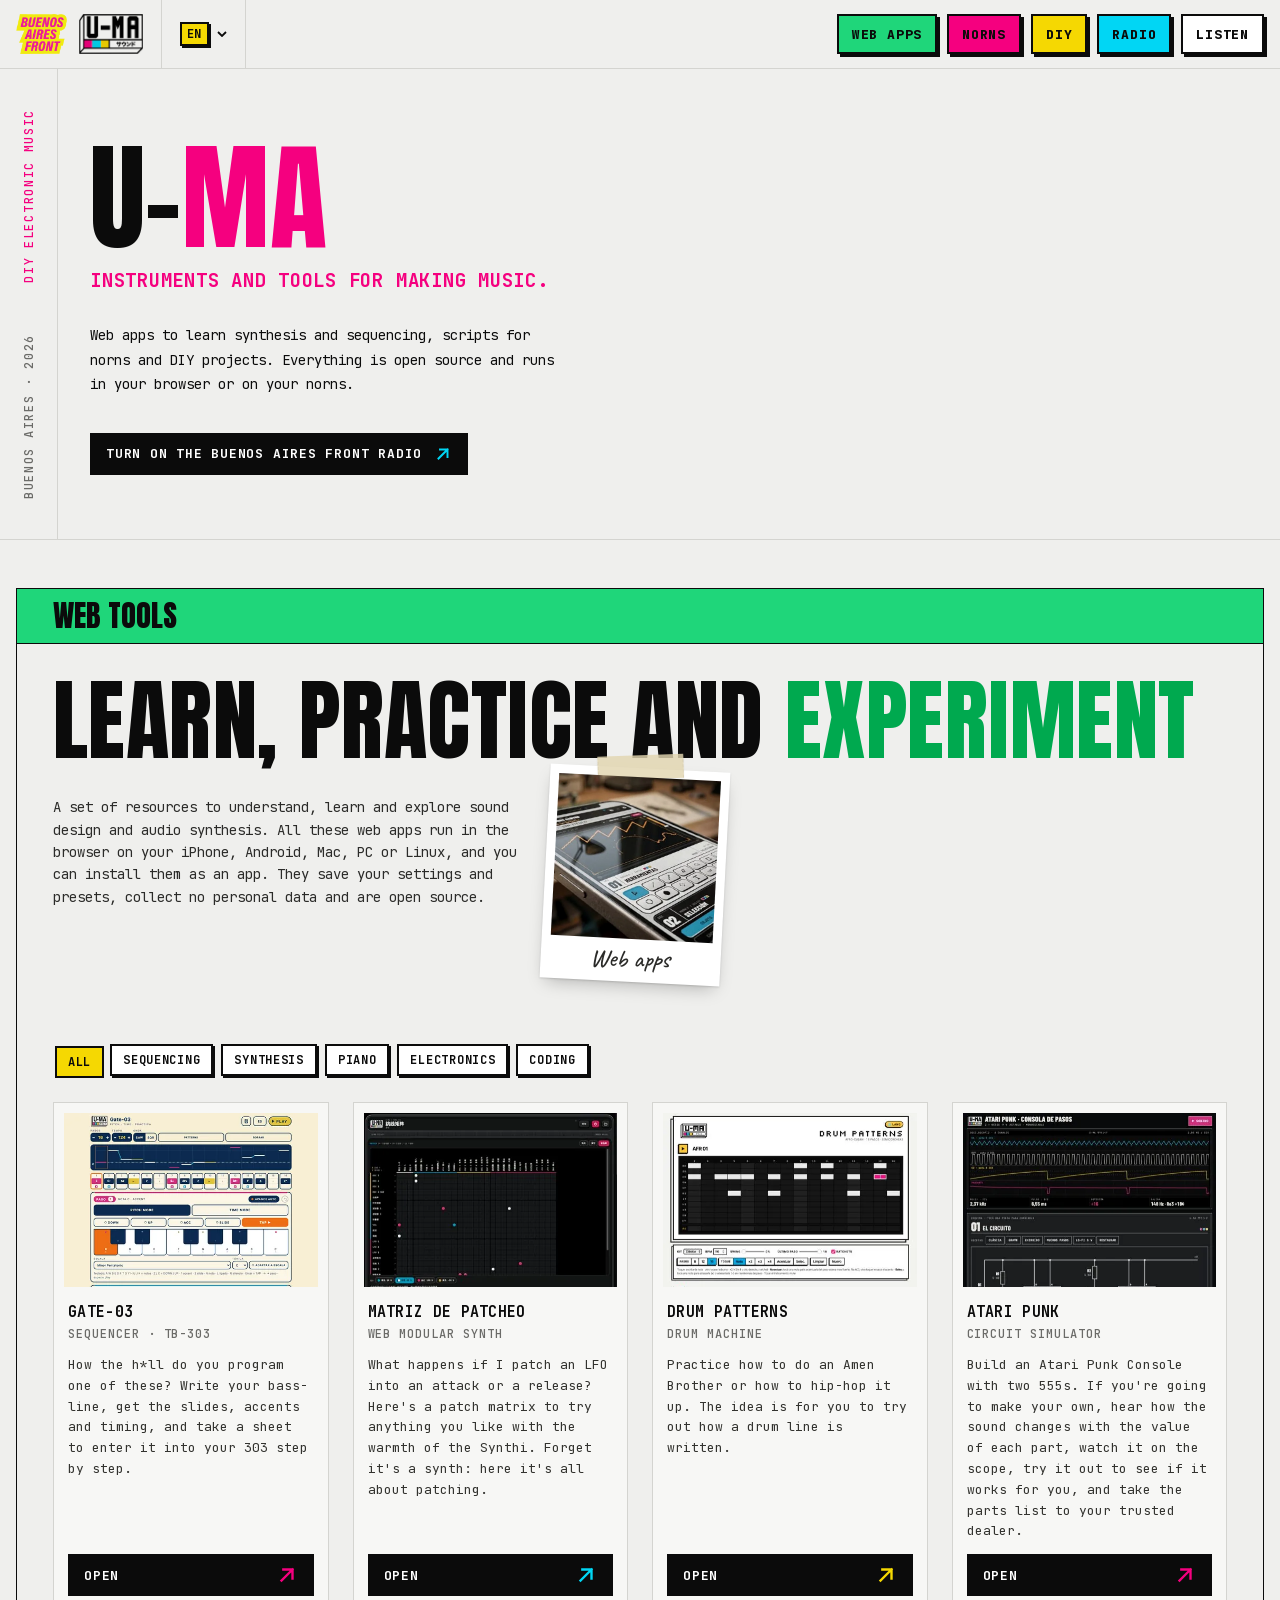
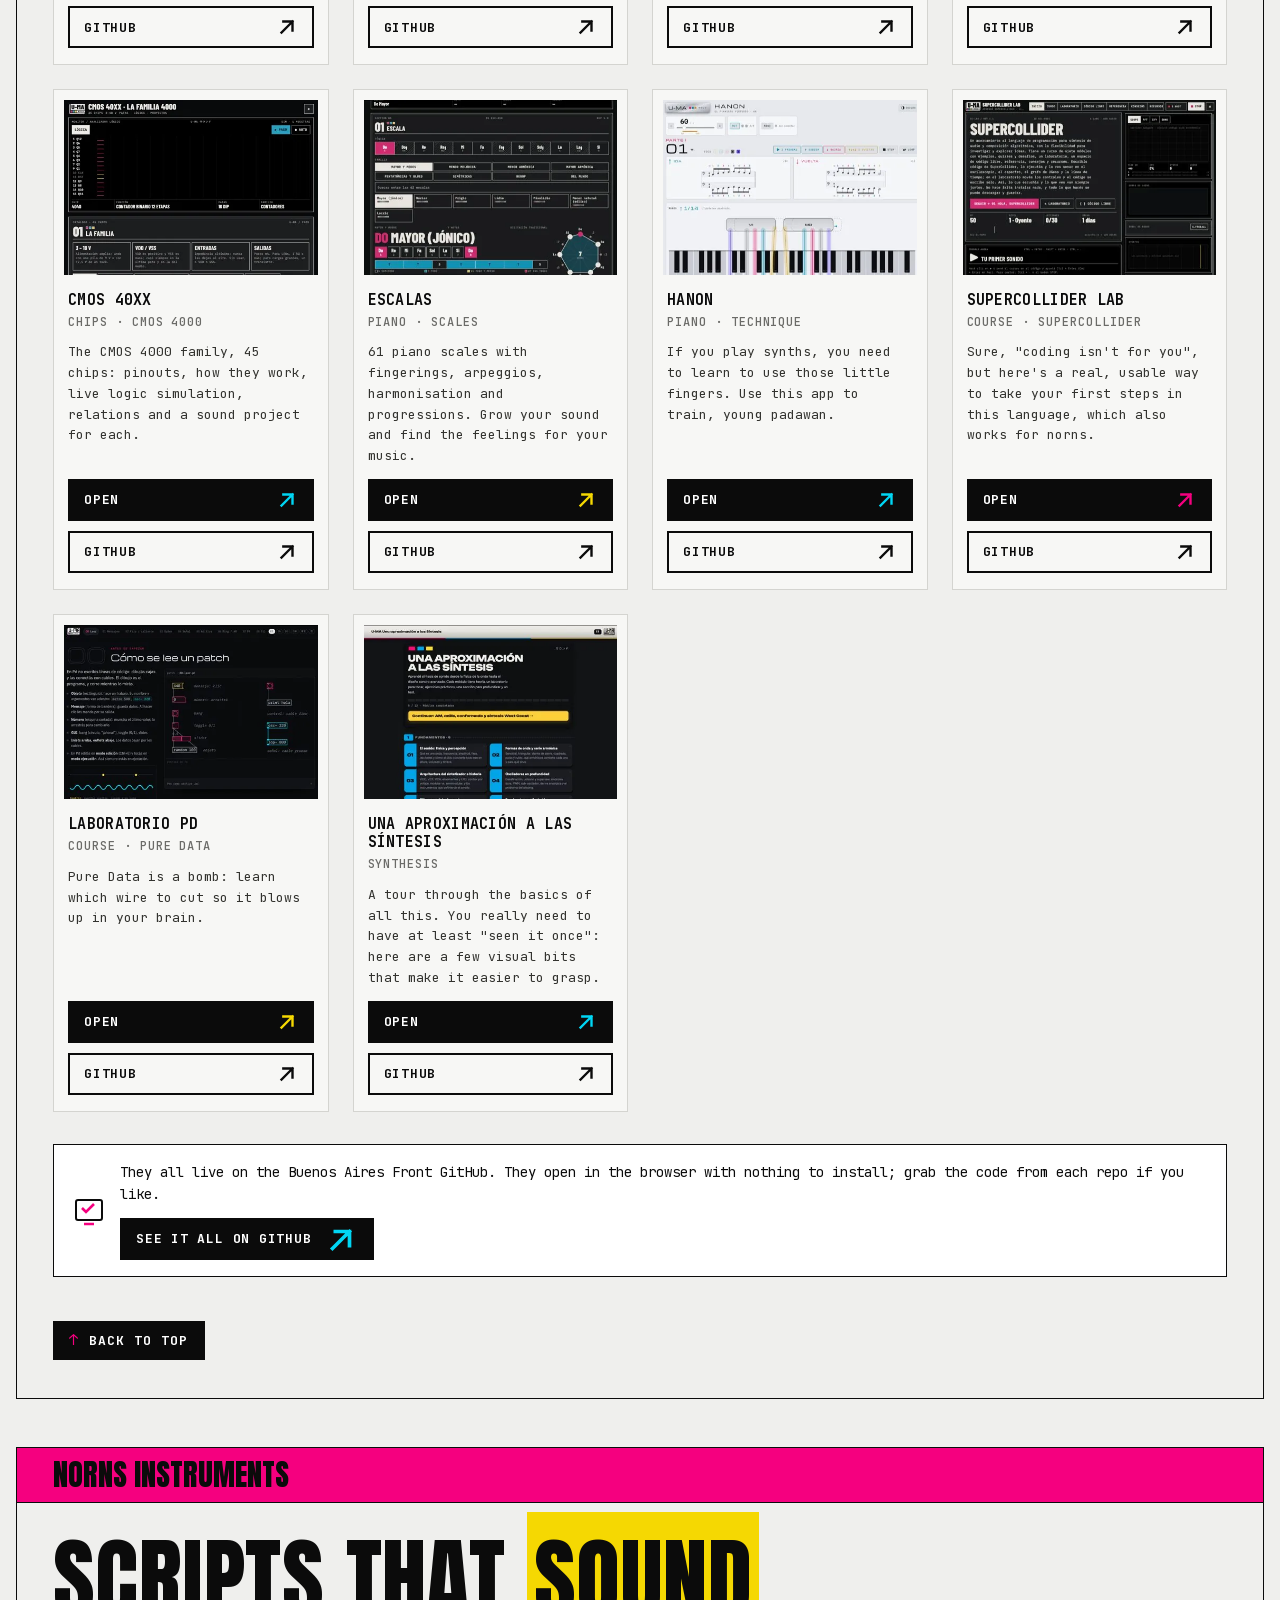
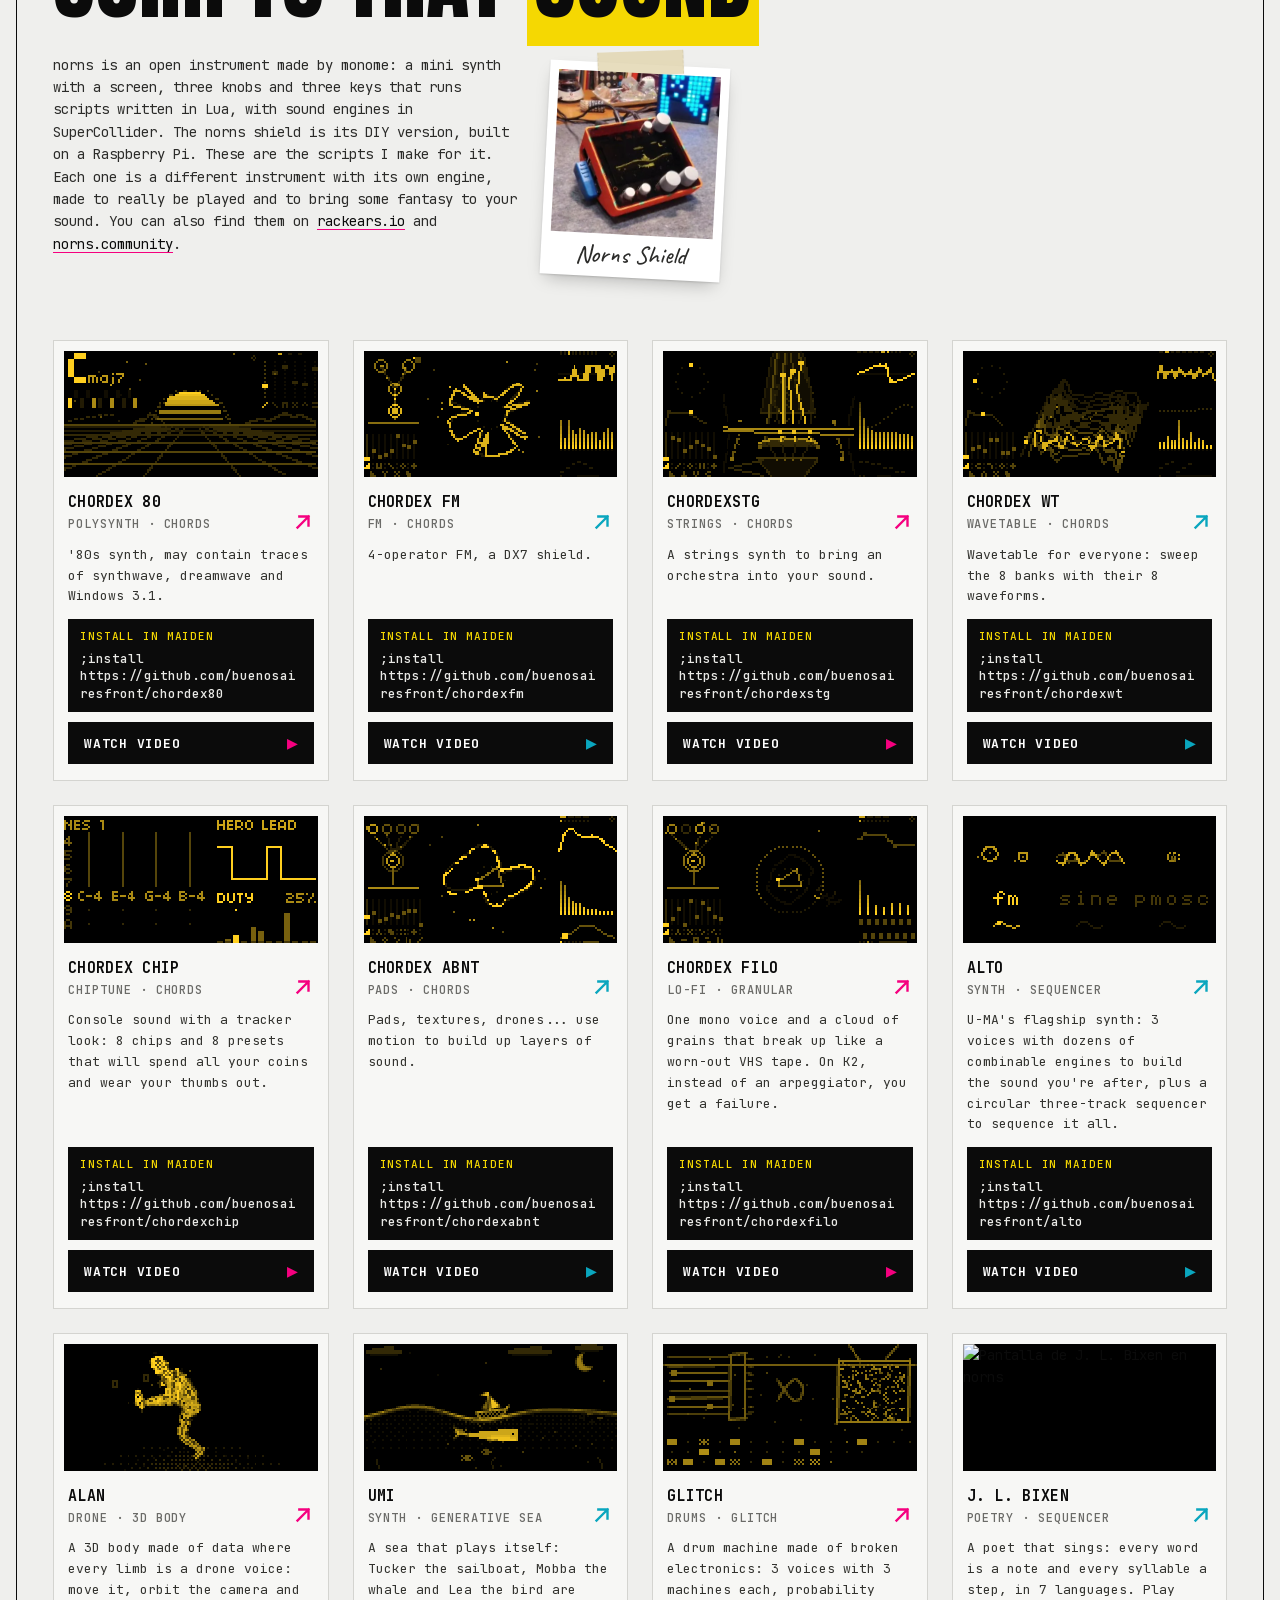
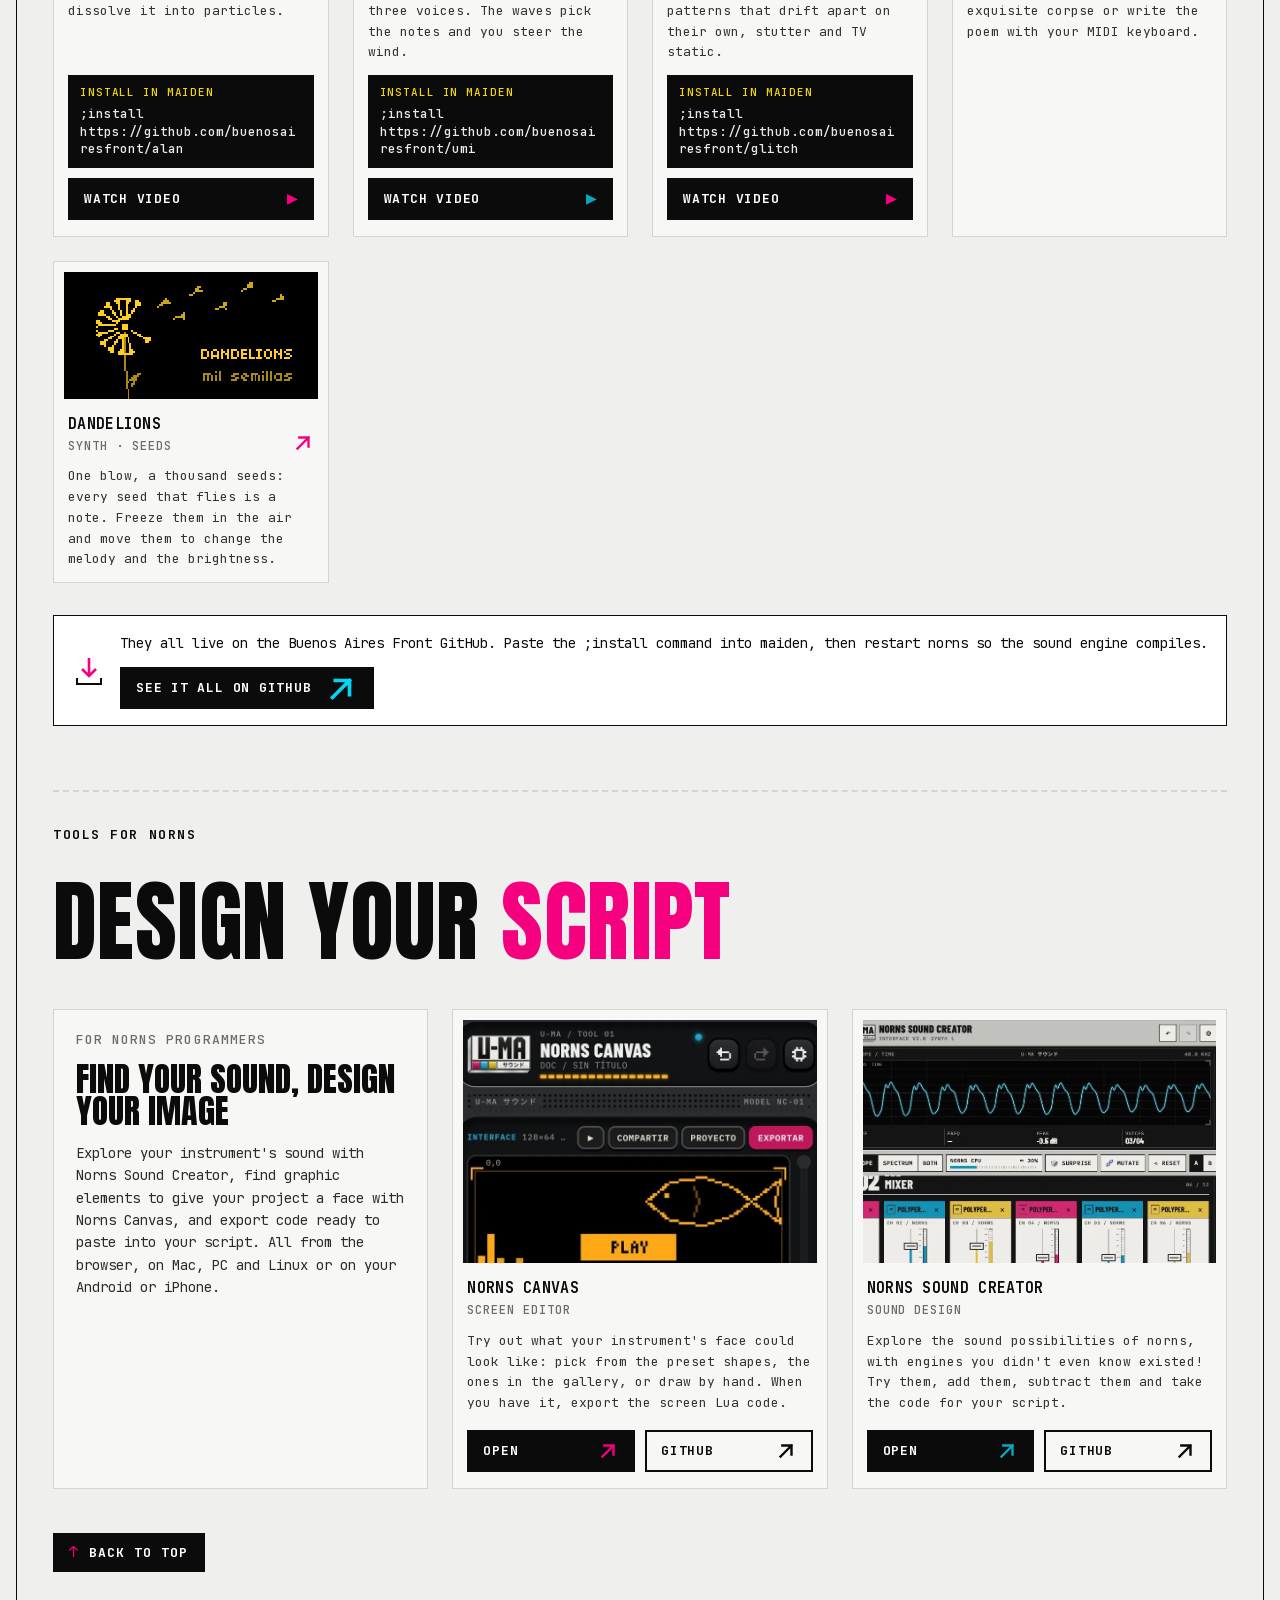
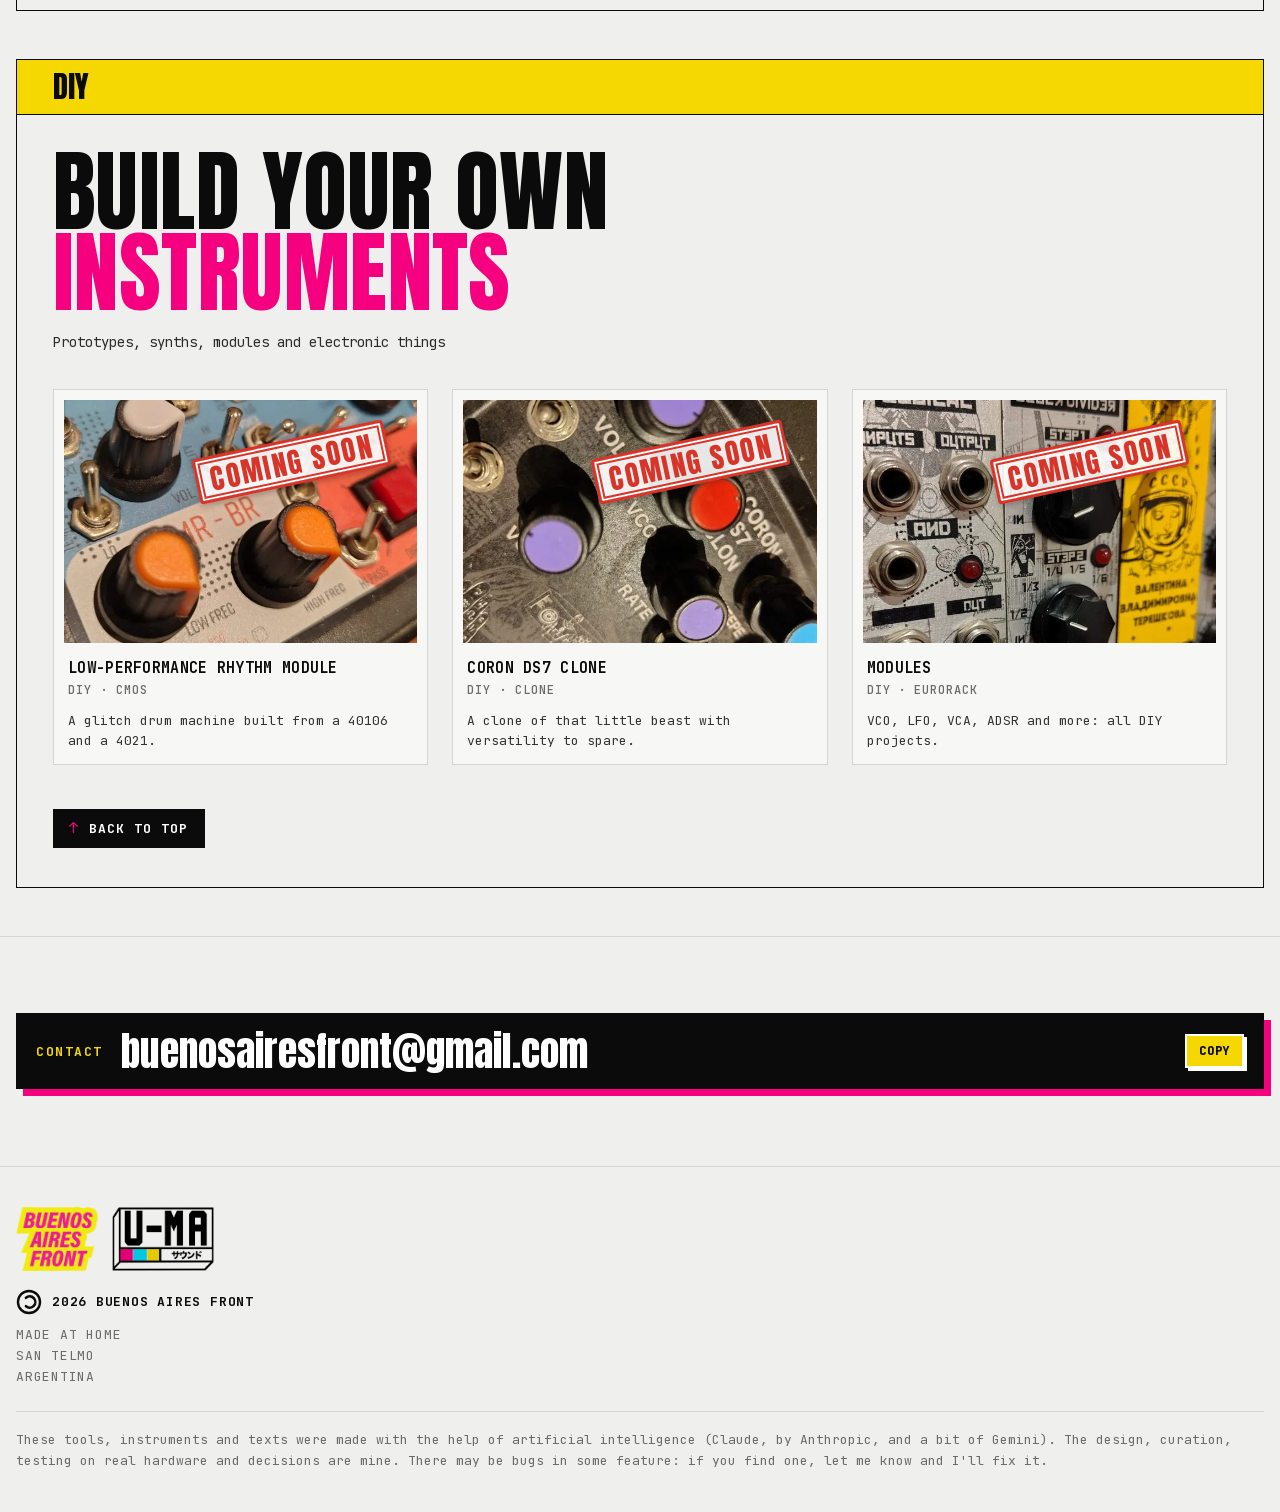
==== commit f95601be: "Add videos for Chordex WT, STG, FM and umi Co-Authored-By: Claude Opus 5.5 <noreply@anthropic.com>" ====
--- a/baf/u-ma/index.html
+++ b/baf/u-ma/index.html
@@ -88,15 +88,15 @@
       </div>
       <div class="screens">
         <a class="card inst" href="https://github.com/buenosairesfront/chordex80" target="_blank" rel="noopener" style="--c:var(--mag)"><div class="oled"><img src="../img/img-4fe17681.png" alt="Pantalla de Chordex 80 en norns" width="512" height="256" loading="lazy"></div><div class="meta"><div><h3>Chordex 80</h3><div class="k">Polisynth · acordes</div></div><svg class="arrow"><use href="#ar"/></svg></div><p>Synth ochentoso, puede contener trazas de synthwave, dreamwave y Windows 3.1.</p><div class="inst-i"><span class="lbl">Instalar en maiden</span><code>;install https://github.com/buenosairesfront/chordex80</code></div><span class="btn sm vid" role="link" tabindex="0" data-v="https://www.youtube.com/watch?v=7JI673EX2nI">Ver video</span></a>
-        <a class="card inst" href="https://github.com/buenosairesfront/chordexfm" target="_blank" rel="noopener" style="--c:#0aa6be"><div class="oled"><img src="../img/img-ce33c863.png" alt="Pantalla de Chordex FM en norns" width="512" height="256" loading="lazy"></div><div class="meta"><div><h3>Chordex FM</h3><div class="k">FM · acordes</div></div><svg class="arrow"><use href="#ar"/></svg></div><p>FM de 4 operadores, un DX7 shield.</p><div class="inst-i"><span class="lbl">Instalar en maiden</span><code>;install https://github.com/buenosairesfront/chordexfm</code></div></a>
-        <a class="card inst" href="https://github.com/buenosairesfront/chordexstg" target="_blank" rel="noopener" style="--c:var(--mag)"><div class="oled"><img src="../img/img-99478188.png" alt="Pantalla de ChordexSTG en norns" width="512" height="256" loading="lazy"></div><div class="meta"><div><h3>ChordexSTG</h3><div class="k">Cuerdas · acordes</div></div><svg class="arrow"><use href="#ar"/></svg></div><p>Un sinte de strings para meter orquesta a tu sonido.</p><div class="inst-i"><span class="lbl">Instalar en maiden</span><code>;install https://github.com/buenosairesfront/chordexstg</code></div></a>
-        <a class="card inst" href="https://github.com/buenosairesfront/chordexwt" target="_blank" rel="noopener" style="--c:#0aa6be"><div class="oled"><img src="../img/img-031d058c.png" alt="Pantalla de Chordex WT en norns" width="512" height="256" loading="lazy"></div><div class="meta"><div><h3>Chordex WT</h3><div class="k">Wavetable · acordes</div></div><svg class="arrow"><use href="#ar"/></svg></div><p>Wavetable para todos: barré los 8 bancos con sus 8 formas de onda.</p><div class="inst-i"><span class="lbl">Instalar en maiden</span><code>;install https://github.com/buenosairesfront/chordexwt</code></div></a>
+        <a class="card inst" href="https://github.com/buenosairesfront/chordexfm" target="_blank" rel="noopener" style="--c:#0aa6be"><div class="oled"><img src="../img/img-ce33c863.png" alt="Pantalla de Chordex FM en norns" width="512" height="256" loading="lazy"></div><div class="meta"><div><h3>Chordex FM</h3><div class="k">FM · acordes</div></div><svg class="arrow"><use href="#ar"/></svg></div><p>FM de 4 operadores, un DX7 shield.</p><div class="inst-i"><span class="lbl">Instalar en maiden</span><code>;install https://github.com/buenosairesfront/chordexfm</code></div><span class="btn sm vid" role="link" tabindex="0" data-v="https://www.youtube.com/watch?v=BWhcO29VITY">Ver video</span></a>
+        <a class="card inst" href="https://github.com/buenosairesfront/chordexstg" target="_blank" rel="noopener" style="--c:var(--mag)"><div class="oled"><img src="../img/img-99478188.png" alt="Pantalla de ChordexSTG en norns" width="512" height="256" loading="lazy"></div><div class="meta"><div><h3>ChordexSTG</h3><div class="k">Cuerdas · acordes</div></div><svg class="arrow"><use href="#ar"/></svg></div><p>Un sinte de strings para meter orquesta a tu sonido.</p><div class="inst-i"><span class="lbl">Instalar en maiden</span><code>;install https://github.com/buenosairesfront/chordexstg</code></div><span class="btn sm vid" role="link" tabindex="0" data-v="https://www.youtube.com/watch?v=raXaA_75UN4">Ver video</span></a>
+        <a class="card inst" href="https://github.com/buenosairesfront/chordexwt" target="_blank" rel="noopener" style="--c:#0aa6be"><div class="oled"><img src="../img/img-031d058c.png" alt="Pantalla de Chordex WT en norns" width="512" height="256" loading="lazy"></div><div class="meta"><div><h3>Chordex WT</h3><div class="k">Wavetable · acordes</div></div><svg class="arrow"><use href="#ar"/></svg></div><p>Wavetable para todos: barré los 8 bancos con sus 8 formas de onda.</p><div class="inst-i"><span class="lbl">Instalar en maiden</span><code>;install https://github.com/buenosairesfront/chordexwt</code></div><span class="btn sm vid" role="link" tabindex="0" data-v="https://www.youtube.com/watch?v=5qZaGcb9niU">Ver video</span></a>
         <a class="card inst" href="https://github.com/buenosairesfront/chordexchip" target="_blank" rel="noopener" style="--c:var(--mag)"><div class="oled"><img src="../img/img-f00dfc86.png" alt="Pantalla de Chordex CHIP en norns" width="512" height="256" loading="lazy"></div><div class="meta"><div><h3>Chordex CHIP</h3><div class="k">Chiptune · acordes</div></div><svg class="arrow"><use href="#ar"/></svg></div><p>Sonido de consola con estética tracker: 8 chips y 8 presets que van a gastar todas tus monedas y atrofiarte los pulgares.</p><div class="inst-i"><span class="lbl">Instalar en maiden</span><code>;install https://github.com/buenosairesfront/chordexchip</code></div><span class="btn sm vid" role="link" tabindex="0" data-v="https://www.youtube.com/watch?v=WlHZPWEgV_k">Ver video</span></a>
         <a class="card inst" href="https://github.com/buenosairesfront/chordexabnt" target="_blank" rel="noopener" style="--c:#0aa6be"><div class="oled"><img src="../img/img-9b448ba3.png" alt="Pantalla de Chordex ABNT en norns" width="512" height="256" loading="lazy"></div><div class="meta"><div><h3>Chordex ABNT</h3><div class="k">Pads · acordes</div></div><svg class="arrow"><use href="#ar"/></svg></div><p>Pads, texturas, drones... usá el movimiento para generar layers de sonido.</p><div class="inst-i"><span class="lbl">Instalar en maiden</span><code>;install https://github.com/buenosairesfront/chordexabnt</code></div><span class="btn sm vid" role="link" tabindex="0" data-v="https://www.youtube.com/watch?v=Bey5HbIgDBo">Ver video</span></a>
         <a class="card inst" href="https://github.com/buenosairesfront/chordexfilo" target="_blank" rel="noopener" style="--c:var(--mag)"><div class="oled"><img src="../img/oled-chordexfilo.png" alt="Pantalla de Chordex Filo en norns" width="512" height="256" loading="lazy"></div><div class="meta"><div><h3>Chordex Filo</h3><div class="k">Lo-fi · granular</div></div><svg class="arrow"><use href="#ar"/></svg></div><p>Una voz mono y una nube de granos que se rompen como un VHS gastado. En K2, en lugar de arpegiador, tenés una falla.</p><div class="inst-i"><span class="lbl">Instalar en maiden</span><code>;install https://github.com/buenosairesfront/chordexfilo</code></div><span class="btn sm vid" role="link" tabindex="0" data-v="https://www.youtube.com/watch?v=ByxeWkyR-qA">Ver video</span></a>
         <a class="card inst" href="https://github.com/buenosairesfront/alto" target="_blank" rel="noopener" style="--c:#0aa6be"><div class="oled"><img src="../img/img-f52edabf.png" alt="Pantalla de alto en norns" width="512" height="256" loading="lazy"></div><div class="meta"><div><h3>alto</h3><div class="k">Sinte · secuenciador</div></div><svg class="arrow"><use href="#ar"/></svg></div><p>El sinte flagship de U-MA: 3 voces con decenas de motores combinables para crear el sonido que buscás, y la posibilidad de secuenciar todo en un sequencer circular de tres pistas.</p><div class="inst-i"><span class="lbl">Instalar en maiden</span><code>;install https://github.com/buenosairesfront/alto</code></div><span class="btn sm vid" role="link" tabindex="0" data-v="https://www.youtube.com/watch?v=DA8QANiuzZ8">Ver video</span></a>
         <a class="card inst" href="https://github.com/buenosairesfront/alan" target="_blank" rel="noopener" style="--c:var(--mag)"><div class="oled"><img src="../img/img-5990611b.png" alt="Pantalla de alan en norns" width="512" height="256" loading="lazy"></div><div class="meta"><div><h3>alan</h3><div class="k">Drone · cuerpo 3D</div></div><svg class="arrow"><use href="#ar"/></svg></div><p>Un cuerpo en 3D hecho de datos donde cada parte es una voz de drone: movelo, girá la cámara y desintegralo en partículas.</p><div class="inst-i"><span class="lbl">Instalar en maiden</span><code>;install https://github.com/buenosairesfront/alan</code></div><span class="btn sm vid" role="link" tabindex="0" data-v="https://www.youtube.com/watch?v=41DAt7QdH90">Ver video</span></a>
-        <a class="card inst" href="https://github.com/buenosairesfront/umi" target="_blank" rel="noopener" style="--c:#0aa6be"><div class="oled"><img src="../img/img-897838d7.png" alt="Pantalla de umi en norns" width="512" height="256" loading="lazy"></div><div class="meta"><div><h3>umi</h3><div class="k">Sinte · mar generativo</div></div><svg class="arrow"><use href="#ar"/></svg></div><p>Un mar que se toca solo: Tucker el velero, Mobba la ballena y Lea el ave son tres voces. Las olas eligen las notas y vos manejás el viento.</p><div class="inst-i"><span class="lbl">Instalar en maiden</span><code>;install https://github.com/buenosairesfront/umi</code></div></a>
+        <a class="card inst" href="https://github.com/buenosairesfront/umi" target="_blank" rel="noopener" style="--c:#0aa6be"><div class="oled"><img src="../img/img-897838d7.png" alt="Pantalla de umi en norns" width="512" height="256" loading="lazy"></div><div class="meta"><div><h3>umi</h3><div class="k">Sinte · mar generativo</div></div><svg class="arrow"><use href="#ar"/></svg></div><p>Un mar que se toca solo: Tucker el velero, Mobba la ballena y Lea el ave son tres voces. Las olas eligen las notas y vos manejás el viento.</p><div class="inst-i"><span class="lbl">Instalar en maiden</span><code>;install https://github.com/buenosairesfront/umi</code></div><span class="btn sm vid" role="link" tabindex="0" data-v="https://www.youtube.com/watch?v=vIleCohYcMw">Ver video</span></a>
         <a class="card inst" href="https://github.com/buenosairesfront/glitch" target="_blank" rel="noopener" style="--c:var(--mag)"><div class="oled"><img src="../img/img-d5390fac.png" alt="Pantalla de glitch en norns" width="512" height="256" loading="lazy"></div><div class="meta"><div><h3>glitch</h3><div class="k">Batería · glitch</div></div><svg class="arrow"><use href="#ar"/></svg></div><p>Caja de ritmos hecha de electrónica rota: 3 voces con 3 máquinas cada una, patrones con probabilidad que se desfasan solos, stutter y estática de TV.</p><div class="inst-i"><span class="lbl">Instalar en maiden</span><code>;install https://github.com/buenosairesfront/glitch</code></div><span class="btn sm vid" role="link" tabindex="0" data-v="https://www.youtube.com/watch?v=262vTrbWUhY">Ver video</span></a>
         <a class="card inst" href="https://www.youtube.com/watch?v=zJLjUnmk3z8" target="_blank" rel="noopener" style="--c:#0aa6be"><div class="oled"><img src="https://img.youtube.com/vi/zJLjUnmk3z8/hqdefault.jpg" alt="Pantalla de J. L. Bixen en norns" width="512" height="256" loading="lazy" style="object-fit:cover;image-rendering:auto"></div><div class="meta"><div><h3>J. L. Bixen</h3><div class="k">Poesía · secuenciador</div></div><svg class="arrow"><use href="#ar"/></svg></div><p>Un poeta que canta: cada palabra es una nota y cada sílaba un paso, en 7 idiomas. Jugá al cadáver exquisito o escribí el poema con tu teclado MIDI.</p></a>
         <a class="card inst" href="https://www.youtube.com/watch?v=qii29x8pOP0" target="_blank" rel="noopener" style="--c:var(--mag)"><div class="oled"><img src="../img/oled-dandelions.png" alt="Pantalla de Dandelions en norns" width="512" height="256" loading="lazy"></div><div class="meta"><div><h3>Dandelions</h3><div class="k">Sinte · semillas</div></div><svg class="arrow"><use href="#ar"/></svg></div><p>Un soplido, mil semillas: cada semilla que vuela es una nota. Congelalas en el aire y movelas para cambiar la melodía y el brillo.</p></a>
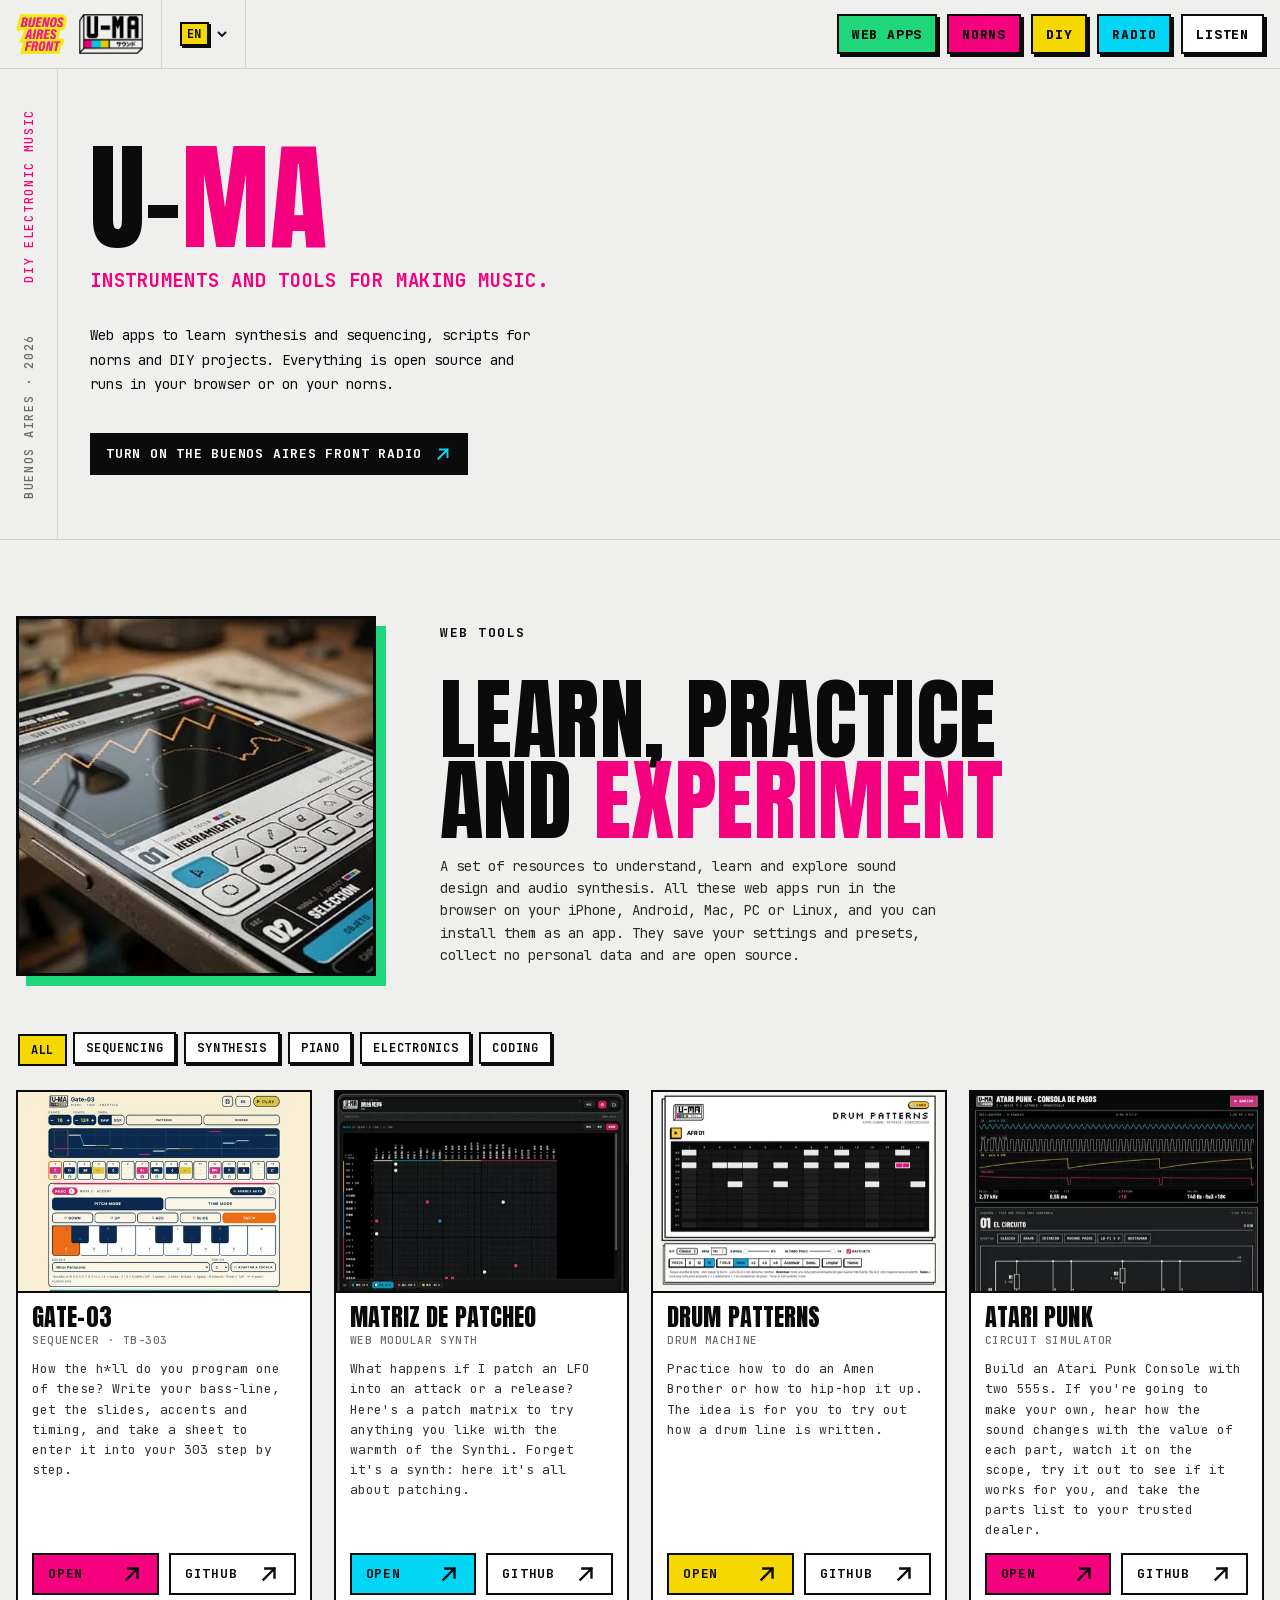
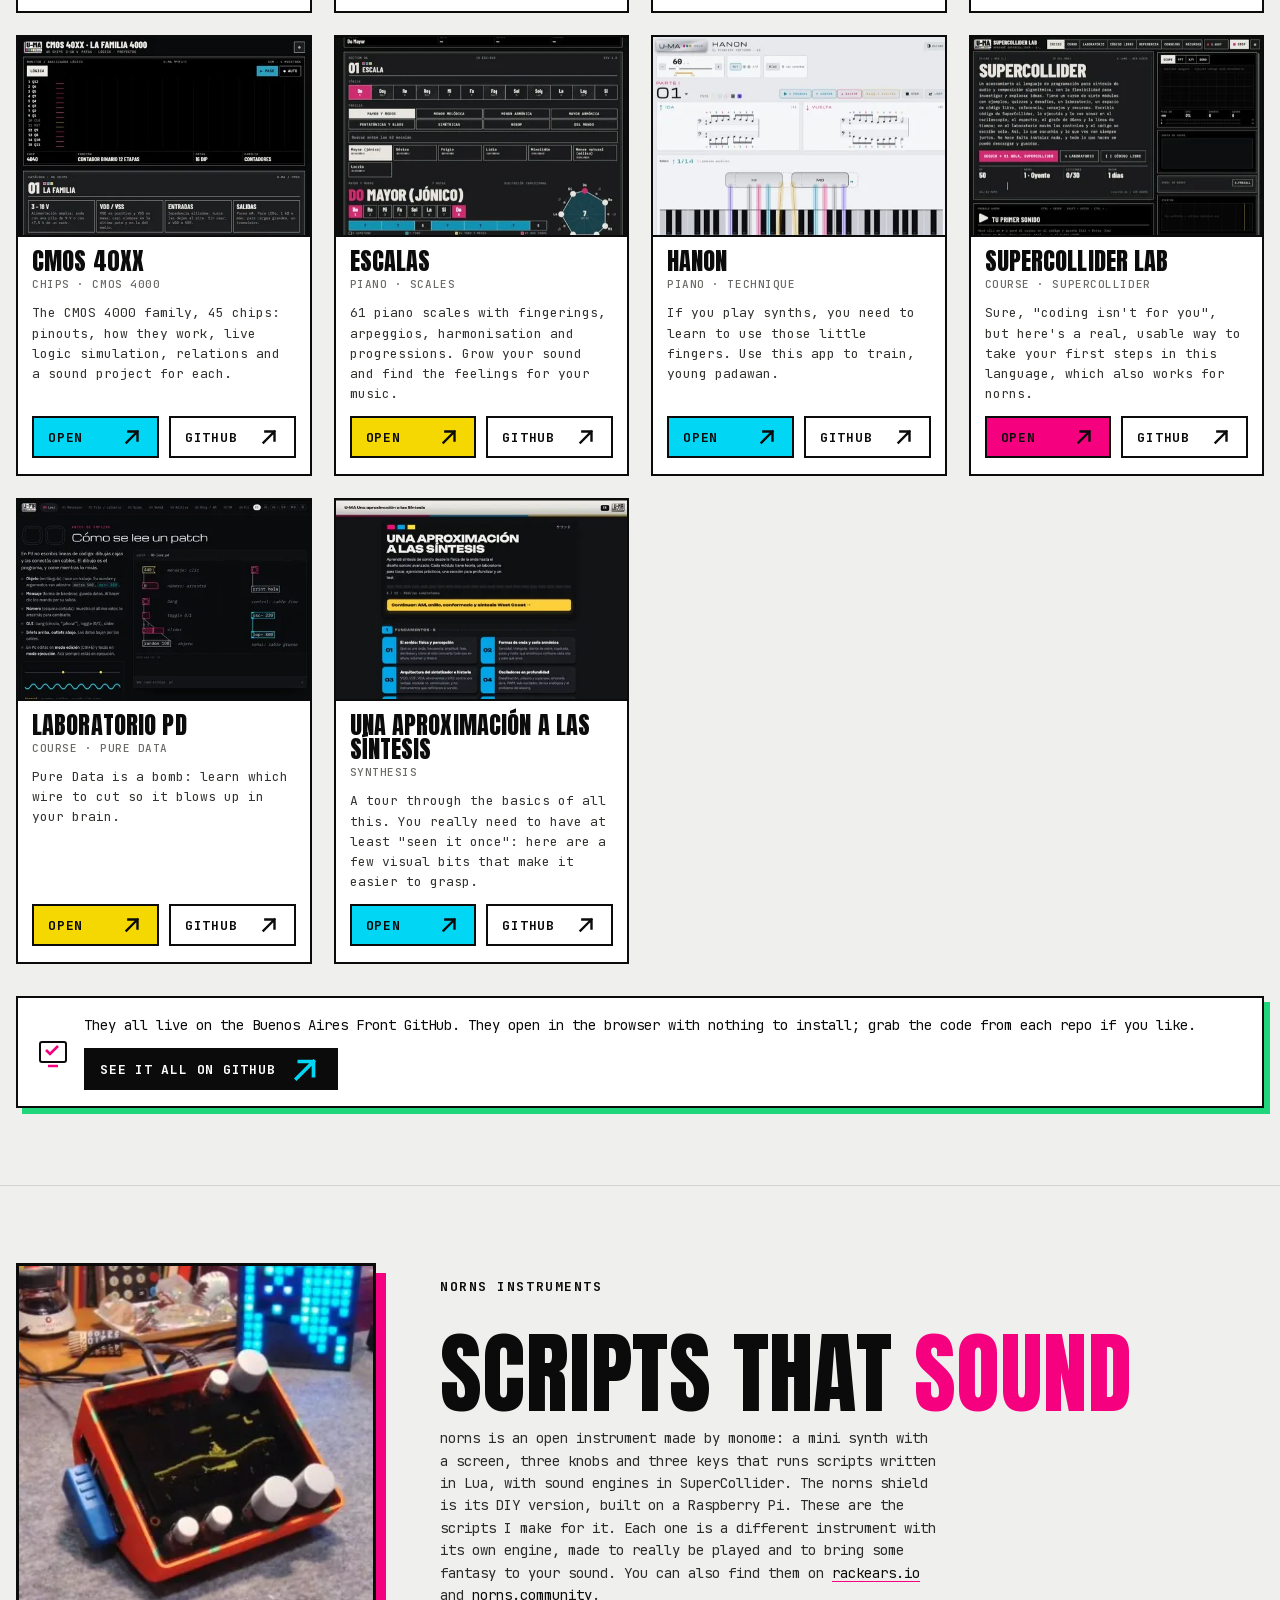
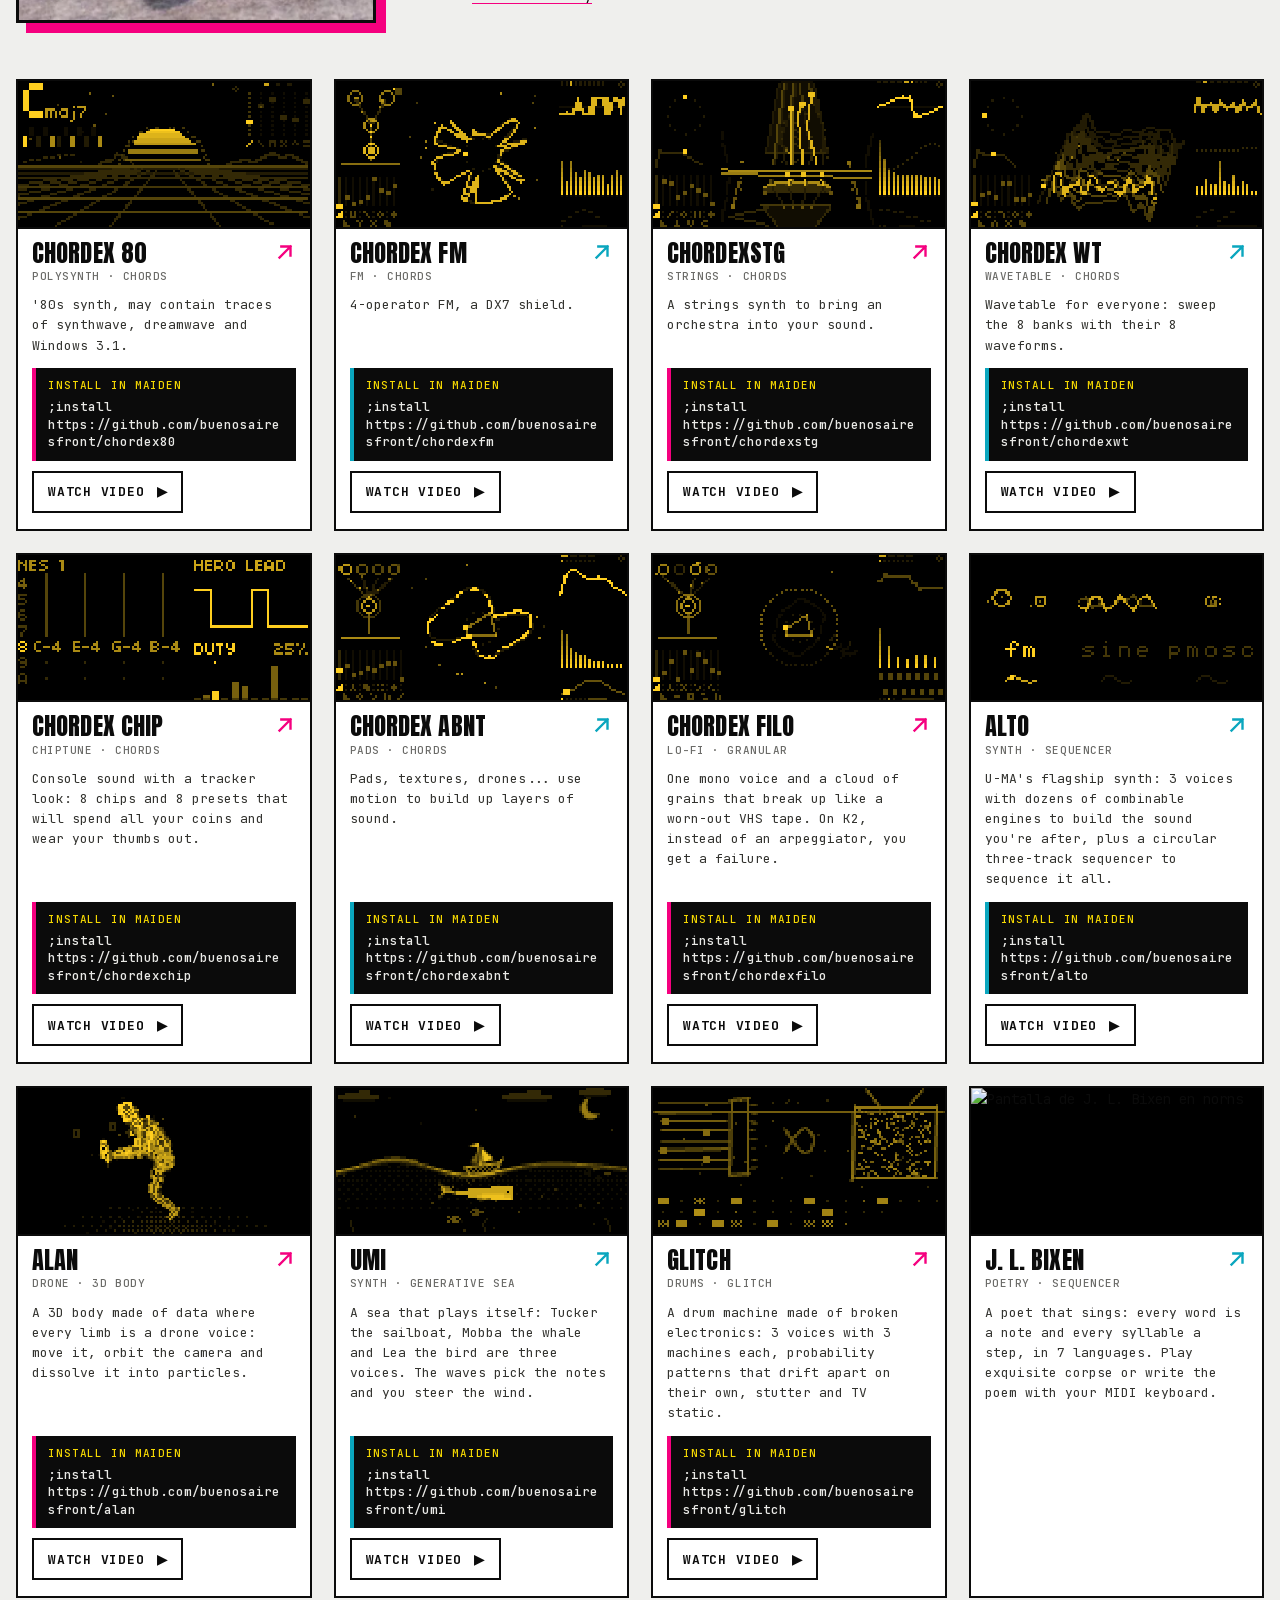
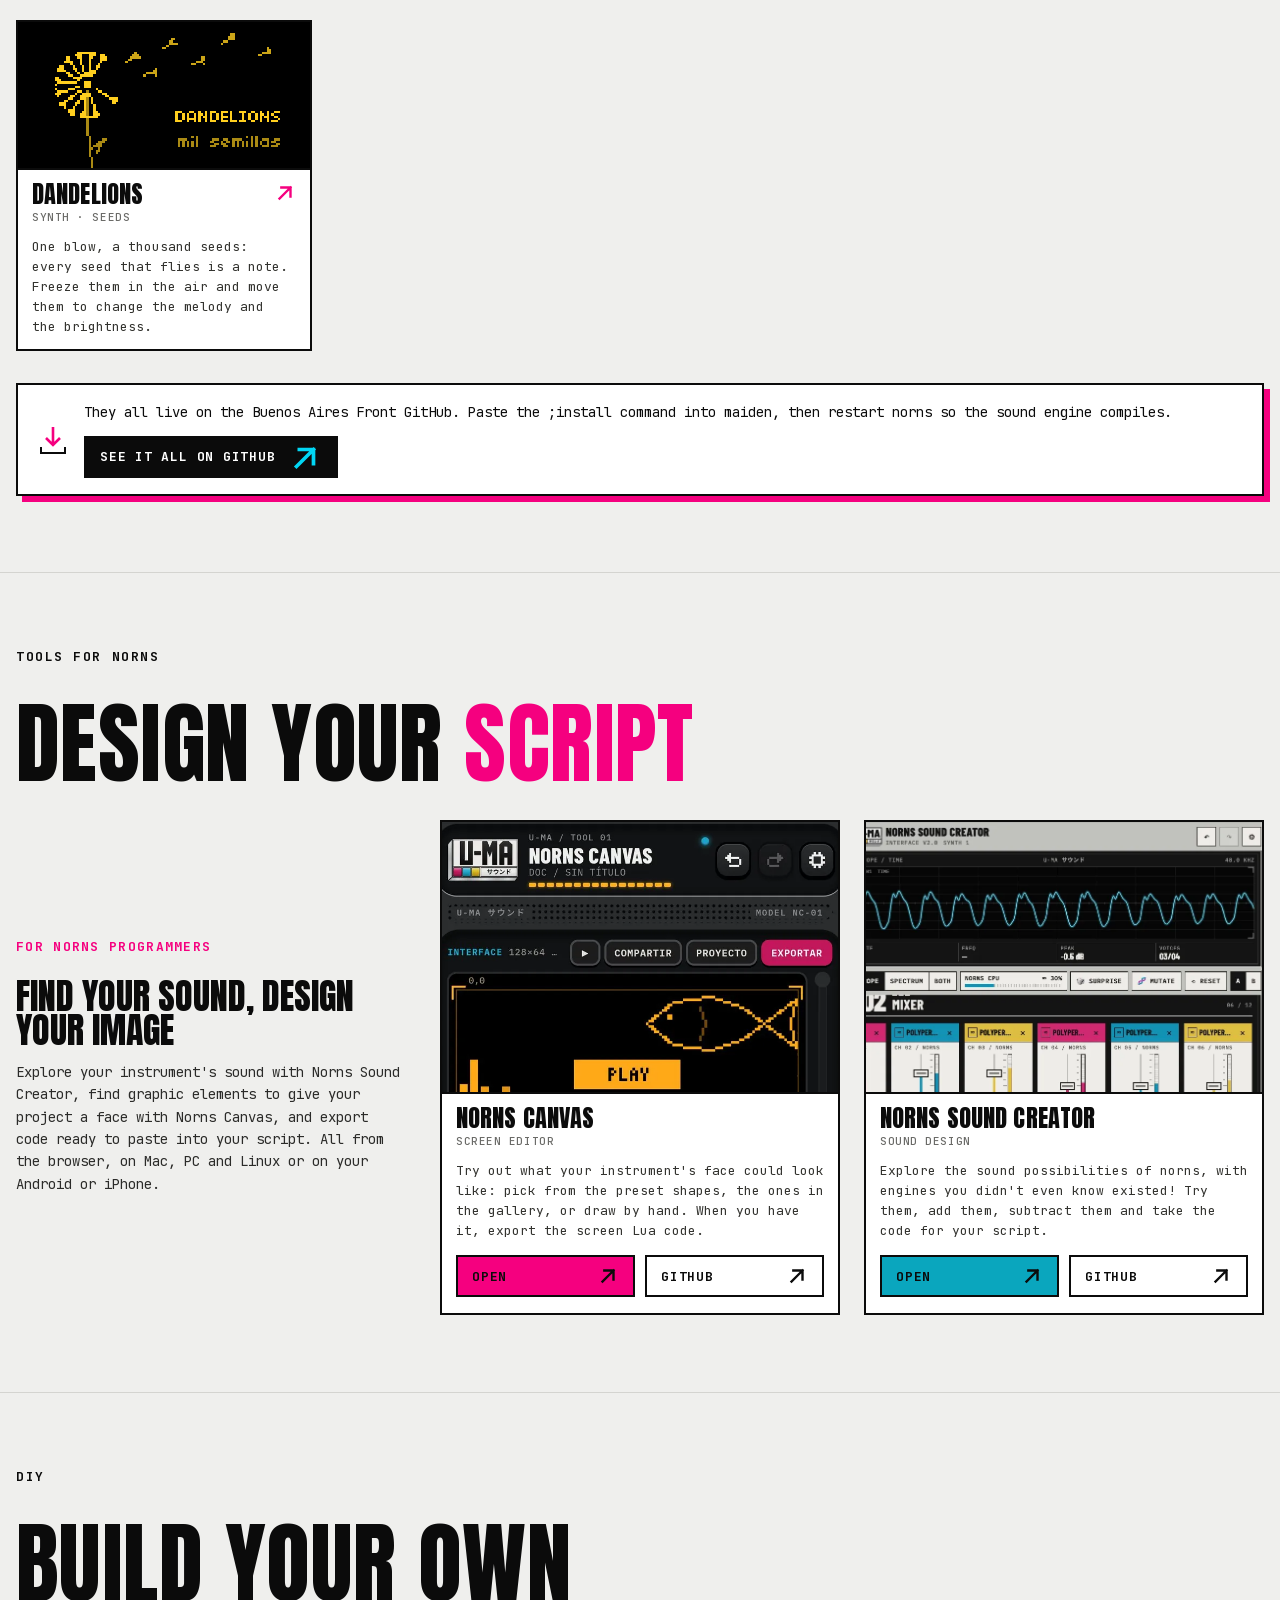
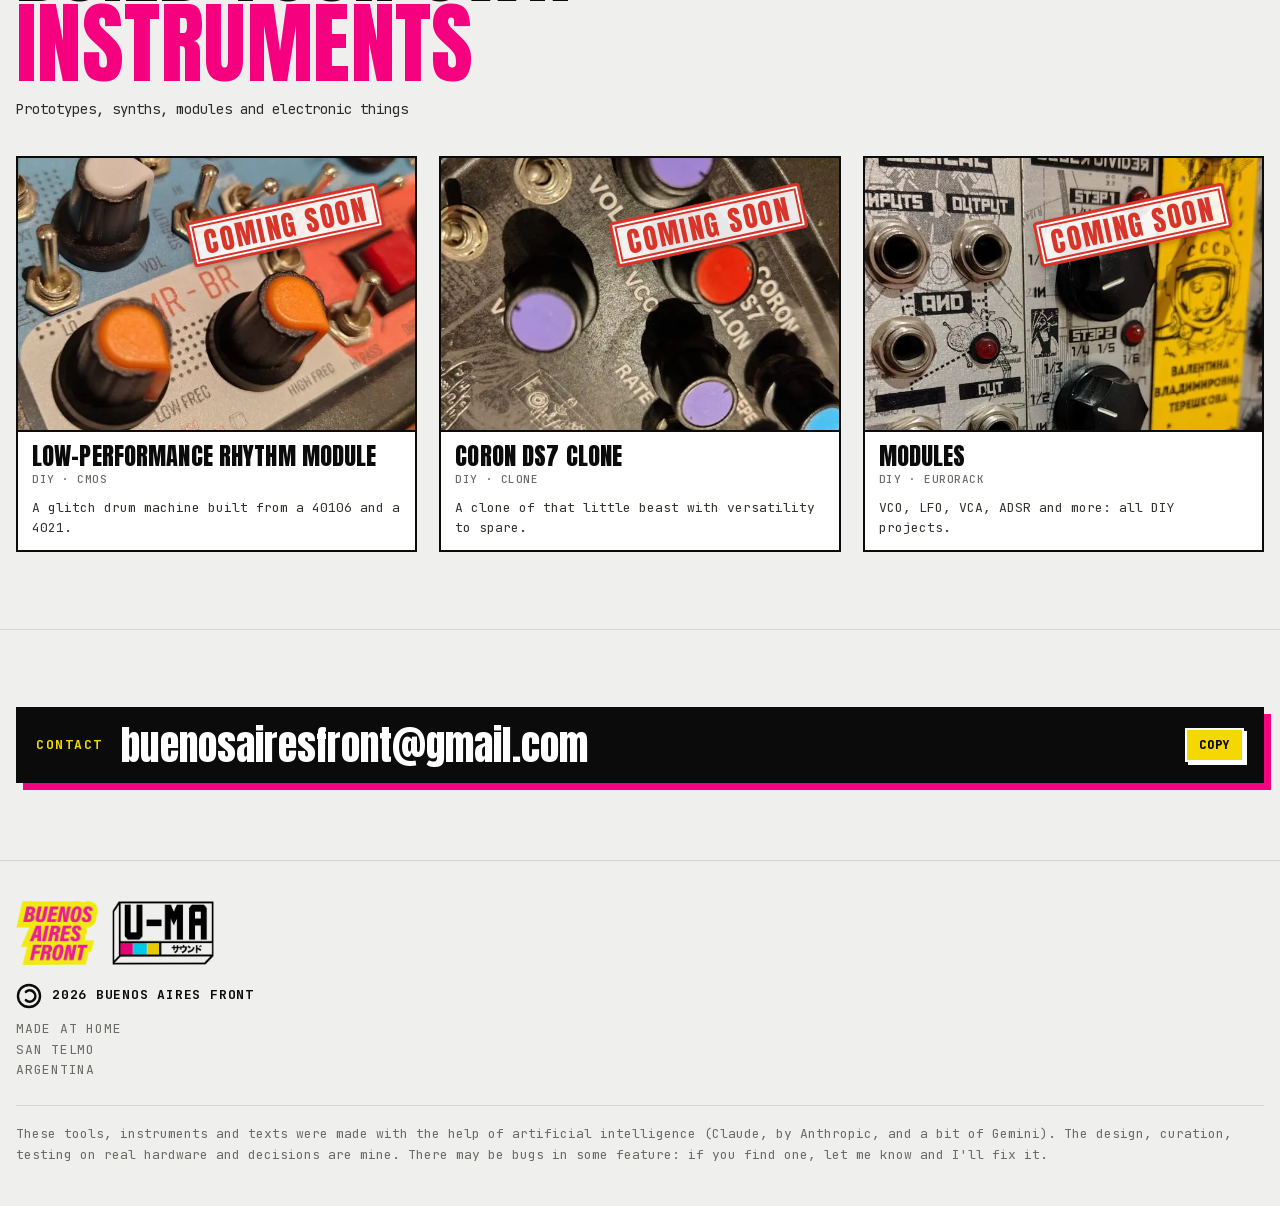
==== commit d663e2cc: "baf: la página U-MA toma la estética de la nueva página de Música Secciones abiertas con rótulo chic" ====
--- a/baf/u-ma/index.html
+++ b/baf/u-ma/index.html
@@ -23,6 +23,45 @@
 @media (max-width:760px){.top nav.tnav{grid-template-columns:repeat(5,minmax(0,1fr))}}
 .u-hero .h2l{max-width:none}
 .radio-cta{margin-top:clamp(24px,3vw,36px)}
+
+/* secciones abiertas, como en la página de Música: rótulo chico, título grande, bajada y contenido */
+#web,#instrumentos,#herramientas-norns,#diy{scroll-margin-top:68px}
+@media (max-width:760px){#web,#instrumentos,#herramientas-norns,#diy{scroll-margin-top:110px}}
+.sec .big+.lead{margin-top:14px}
+.u-lz{grid-template-columns:minmax(0,360px) minmax(0,1fr);margin-bottom:clamp(36px,5vw,56px)}
+.u-lz .lz-cover{height:auto;object-fit:cover;box-shadow:10px 10px 0 var(--c)}
+.u-lz .lead{max-width:62ch}
+@media (max-width:760px){.u-lz{grid-template-columns:minmax(0,1fr)}.u-lz .lz-cover{max-width:280px}}
+
+/* tarjetas: caja blanca con borde negro, como los temas y el gear de Música */
+.screens{grid-template-columns:repeat(4,minmax(0,1fr));gap:clamp(14px,1.8vw,22px);margin-top:clamp(24px,3vw,36px)}
+.filt+.screens{margin-top:0}
+@media (max-width:1060px){.screens{grid-template-columns:repeat(3,minmax(0,1fr))}}
+@media (max-width:860px){.screens{grid-template-columns:repeat(2,minmax(0,1fr))}}
+@media (max-width:560px){.screens{grid-template-columns:minmax(0,1fr)}}
+.diy-grid{grid-template-columns:repeat(3,minmax(0,1fr))}
+@media (max-width:860px){.diy-grid{grid-template-columns:minmax(0,1fr)}}
+.card{background:#fff;border:2px solid var(--ink);transition:transform .12s,box-shadow .12s}
+.card:hover{border-color:var(--ink);transform:translate(-2px,-2px);box-shadow:4px 4px 0 var(--ink)}
+.soon-card:hover{border-color:var(--ink);transform:none;box-shadow:none}
+.card .img,.card .oled{margin:0;border-bottom:2px solid var(--ink)}
+.card .meta{align-items:flex-start;padding:12px 14px 4px}
+.card h3{font:400 clamp(22px,1.9vw,26px)/1 var(--display);letter-spacing:.005em}
+.card .k{margin-top:5px;font:500 11px/1.2 var(--mono);letter-spacing:.05em}
+.card p{padding:8px 14px 14px;line-height:1.55}
+.inst-i{border-left:4px solid var(--c)}
+.lbtns .btn{border-width:2px}
+.lbtns .btn:not(.ghost){background:var(--c);color:var(--ink)}
+.lbtns .btn:not(.ghost) .arrow{color:var(--ink)}
+.lbtns .btn:not(.ghost):hover{filter:brightness(1.08)}
+.vid{align-self:flex-start;background:#fff;color:var(--ink)}
+.vid:hover{background:var(--c)}
+.vid::after{color:var(--ink)}
+.note{border-width:2px;box-shadow:6px 6px 0 var(--c)}
+.tools{margin-top:clamp(24px,3vw,36px)}
+.tools .info{align-self:center;padding:0 clamp(0px,1vw,12px) 0 0;background:none;border:0}
+.tools .info .lbl{display:block;font:700 13px/1 var(--mono);letter-spacing:.1em;text-transform:uppercase;color:var(--mag)}
+.tools .info h3{margin:12px 0 0;font:400 clamp(28px,2.8vw,40px)/.95 var(--display);text-transform:uppercase}
 </style>
 
 <svg width="0" height="0" style="position:absolute" aria-hidden="true">
@@ -52,16 +91,16 @@
     </div>
   </section>
 
-  <!-- secciones de U-MA -->
-  <section class="panels" id="paneles">
-    <div class="wrap">
-      <div class="tabs" id="umaTabs">
-        <div class="tp" id="web" role="tabpanel" aria-label="Herramientas web">
-          <div class="tp-h" style="--c:var(--grn)"><b>Herramientas web</b></div>
-      <h2 class="big" style="margin-bottom:clamp(24px,3vw,36px)">Aprendé, practicá y <span class="g">experimentá</span></h2>
-      <div class="lead-wrap">
-      <figure class="polaroid"><img src="../img/img-8196f1ef.webp" alt="Una de las web apps de U-MA abierta en un celular" width="480" height="480"><figcaption>Web apps</figcaption></figure>
-      <p class="lead">Una serie de recursos para entender, aprender y explorar el diseño sonoro y la síntesis de audio. Todas estas web apps corren en el navegador de tu iPhone, Android, Mac, PC o Linux, y las podés instalar como app. Guardan tus settings y presets, no recolectan datos personales y son de código abierto.</p>
+  <!-- HERRAMIENTAS WEB -->
+  <section class="sec" id="web" style="--c:var(--grn)">
+    <div class="wrap">
+      <div class="lz u-lz">
+        <img class="lz-cover" src="../img/img-8196f1ef.webp" alt="Una de las web apps de U-MA abierta en un celular" width="480" height="480">
+        <div class="lz-t">
+          <div class="sh"><h2>Herramientas web</h2></div>
+          <h2 class="big">Aprendé, practicá y <span class="m">experimentá</span></h2>
+          <p class="lead">Una serie de recursos para entender, aprender y explorar el diseño sonoro y la síntesis de audio. Todas estas web apps corren en el navegador de tu iPhone, Android, Mac, PC o Linux, y las podés instalar como app. Guardan tus settings y presets, no recolectan datos personales y son de código abierto.</p>
+        </div>
       </div>
       <div class="filt" role="group" aria-label="Filtrar herramientas"><button type="button" data-f="all" aria-pressed="true">Todo</button><button type="button" data-f="seq" aria-pressed="false">Secuencias</button><button type="button" data-f="synth" aria-pressed="false">Síntesis</button><button type="button" data-f="piano" aria-pressed="false">Piano</button><button type="button" data-f="elec" aria-pressed="false">Electrónica</button><button type="button" data-f="code" aria-pressed="false">Programación</button></div>
       <div class="screens web-grid">
@@ -77,14 +116,19 @@
         <div class="card inst lcard" data-cat="synth" style="--c:var(--cya)"><a class="img" href="https://buenosairesfront.github.io/synthlab-2/" target="_blank" rel="noopener"><img src="../img/tool-synthlab-2.webp" alt="Captura de Una aproximación a las Síntesis" width="480" height="391" loading="lazy"></a><div class="meta"><div><h3>Una aproximación a las Síntesis</h3><div class="k">Síntesis</div></div></div><p>Un recorrido por las bases de todo esto. Es imprescindible que, aunque sea, «lo tengas visto»: acá hay un par de cositas visuales que te la hacen más asible.</p><div class="lbtns"><a class="btn sm" href="https://buenosairesfront.github.io/synthlab-2/" target="_blank" rel="noopener">Abrir <svg class="arrow"><use href="#ar"/></svg></a><a class="btn sm ghost" href="https://github.com/buenosairesfront/synthlab-2" target="_blank" rel="noopener">GitHub <svg class="arrow"><use href="#ar"/></svg></a></div></div>
       </div>
       <div class="note inst-note"><svg viewBox="0 0 34 34" fill="none" stroke="#0b0b0b" stroke-width="2"><rect x="4" y="6" width="26" height="20" rx="2"/><path d="M12 30h10M10 14l4 4 8-8" stroke="#f5007f" stroke-width="2.6"/></svg><div><p>Todos están en el GitHub de Buenos Aires Front. Se abren en el navegador, sin instalar nada; si querés, bajá el código desde cada repo.</p><a class="btn sm" href="https://github.com/buenosairesfront" target="_blank" rel="noopener">Ver todo en GitHub <svg class="arrow"><use href="#ar"/></svg></a></div></div>
-          <a class="back" href="#top"><span aria-hidden="true">↑</span> Volver arriba</a>
-        </div>
-        <div class="tp" id="instrumentos" role="tabpanel" aria-label="Instrumentos norns">
-          <div class="tp-h" style="--c:var(--mag)"><b>Instrumentos norns</b></div>
-      <h2 class="big">Scripts que <span class="y">suenan</span></h2>
-      <div class="lead-wrap">
-      <figure class="polaroid"><img src="../img/img-9b4f95a9.webp" alt="norns shield DIY con carcasa naranja" width="365" height="384"><figcaption>Norns Shield</figcaption></figure>
-      <p class="lead">norns es un instrumento abierto creado por monome: un sinte mini con pantalla, tres perillas y tres botones que corre scripts escritos en Lua, con motores de sonido en SuperCollider. El norns shield es su versión DIY que se monta sobre una Raspberry Pi. Estos son los scripts que hago para él. Cada uno es un instrumento distinto, con su propio motor, pensado para tocar de verdad y meterle fantasía a tu sonido. También los encontrás en <a href="https://www.rackears.io/" target="_blank" rel="noopener">rackears.io</a> y <a href="https://norns.community" target="_blank" rel="noopener">norns.community</a>.</p>
+    </div>
+  </section>
+
+  <!-- INSTRUMENTOS NORNS -->
+  <section class="sec" id="instrumentos" style="--c:var(--mag)">
+    <div class="wrap">
+      <div class="lz u-lz">
+        <img class="lz-cover" src="../img/img-9b4f95a9.webp" alt="norns shield DIY con carcasa naranja" width="365" height="384">
+        <div class="lz-t">
+          <div class="sh"><h2>Instrumentos norns</h2></div>
+          <h2 class="big">Scripts que <span class="m">suenan</span></h2>
+          <p class="lead">norns es un instrumento abierto creado por monome: un sinte mini con pantalla, tres perillas y tres botones que corre scripts escritos en Lua, con motores de sonido en SuperCollider. El norns shield es su versión DIY que se monta sobre una Raspberry Pi. Estos son los scripts que hago para él. Cada uno es un instrumento distinto, con su propio motor, pensado para tocar de verdad y meterle fantasía a tu sonido. También los encontrás en <a href="https://www.rackears.io/" target="_blank" rel="noopener">rackears.io</a> y <a href="https://norns.community" target="_blank" rel="noopener">norns.community</a>.</p>
+        </div>
       </div>
       <div class="screens">
         <a class="card inst" href="https://github.com/buenosairesfront/chordex80" target="_blank" rel="noopener" style="--c:var(--mag)"><div class="oled"><img src="../img/img-4fe17681.png" alt="Pantalla de Chordex 80 en norns" width="512" height="256" loading="lazy"></div><div class="meta"><div><h3>Chordex 80</h3><div class="k">Polisynth · acordes</div></div><svg class="arrow"><use href="#ar"/></svg></div><p>Synth ochentoso, puede contener trazas de synthwave, dreamwave y Windows 3.1.</p><div class="inst-i"><span class="lbl">Instalar en maiden</span><code>;install https://github.com/buenosairesfront/chordex80</code></div><span class="btn sm vid" role="link" tabindex="0" data-v="https://www.youtube.com/watch?v=7JI673EX2nI">Ver video</span></a>
@@ -102,12 +146,17 @@
         <a class="card inst" href="https://www.youtube.com/watch?v=qii29x8pOP0" target="_blank" rel="noopener" style="--c:var(--mag)"><div class="oled"><img src="../img/oled-dandelions.png" alt="Pantalla de Dandelions en norns" width="512" height="256" loading="lazy"></div><div class="meta"><div><h3>Dandelions</h3><div class="k">Sinte · semillas</div></div><svg class="arrow"><use href="#ar"/></svg></div><p>Un soplido, mil semillas: cada semilla que vuela es una nota. Congelalas en el aire y movelas para cambiar la melodía y el brillo.</p></a>
       </div>
                 <div class="note inst-note"><svg viewBox="0 0 34 34" fill="none" stroke="#0b0b0b" stroke-width="2"><path d="M17 4v18M10 15l7 7 7-7" stroke="#f5007f" stroke-width="2.6"/><path d="M5 24v6h24v-6"/></svg><div><p>Todos están en el GitHub de Buenos Aires Front. Copiá el comando ;install en maiden y después reiniciá la norns para que compile el motor de sonido.</p><a class="btn sm" href="https://github.com/buenosairesfront" target="_blank" rel="noopener">Ver todo en GitHub <svg class="arrow"><use href="#ar"/></svg></a></div></div>
-          <div class="sub" id="herramientas-norns">
-            <div class="sh"><h2>Herramientas para norns</h2></div>
-      <h2 class="big" style="margin-bottom:clamp(28px,4vw,48px)">Diseñá tu <span class="m">script</span></h2>
+    </div>
+  </section>
+
+  <!-- HERRAMIENTAS PARA NORNS -->
+  <section class="sec" id="herramientas-norns" style="--c:var(--cya)">
+    <div class="wrap">
+      <div class="sh"><h2>Herramientas para norns</h2></div>
+      <h2 class="big">Diseñá tu <span class="m">script</span></h2>
       <div class="tools">
         <div class="info">
-          <span class="lbl" style="color:var(--dim)">Para quien programa norns</span>
+          <span class="lbl">Para quien programa norns</span>
           <h3>Buscá tu sonido, diseñá tu imagen</h3>
           <p>Explorá el sonido de tu instrumento con Norns Sound Creator, buscá elementos gráficos para darle rostro a tu proyecto con Norns Canvas y exportá el código listo para pegar en tu script. Todo desde el navegador, en Mac, PC y Linux o en tu Android o iPhone.</p>
         </div>
@@ -124,20 +173,19 @@
         <div class="lbtns"><a class="btn sm" href="https://buenosairesfront.github.io/nornssoundcreator/" target="_blank" rel="noopener">Abrir <svg class="arrow"><use href="#ar"/></svg></a><a class="btn sm ghost" href="https://github.com/buenosairesfront/nornssoundcreator" target="_blank" rel="noopener">GitHub <svg class="arrow"><use href="#ar"/></svg></a></div>
         </div>
       </div>
-          </div>
-          <a class="back" href="#top"><span aria-hidden="true">↑</span> Volver arriba</a>
-        </div>
-        <div class="tp" id="diy" role="tabpanel" aria-label="DIY">
-          <div class="tp-h" style="--c:var(--yel)"><b>DIY</b></div>
+    </div>
+  </section>
+
+  <!-- DIY -->
+  <section class="sec" id="diy" style="--c:var(--yel)">
+    <div class="wrap">
+      <div class="sh"><h2>DIY</h2></div>
       <h2 class="big">Hacé tus propios<br><span class="m">instrumentos</span></h2>
-      <p class="lead" style="margin-bottom:clamp(24px,3vw,36px)">Prototipos, sintes, módulos y cosas electrónicas</p>
+      <p class="lead">Prototipos, sintes, módulos y cosas electrónicas</p>
       <div class="screens diy-grid">
         <div class="card inst lcard soon-card" style="--c:var(--yel)"><div class="img"><img src="../img/img-95885ef9.webp" alt="Módulo rítmico de bajo rendimiento: perillas naranjas y llaves sobre el panel" width="640" height="583" loading="lazy" style="object-position:center 55%"><span class="stamp">Próximamente</span></div><div class="meta"><div><h3>Módulo rítmico de bajo rendimiento</h3><div class="k">DIY · CMOS</div></div></div><p>Una batería glitch construida a partir de un 40106 y un 4021.</p></div>
         <div class="card inst lcard soon-card" style="--c:var(--yel)"><div class="img"><img src="../img/img-efc315dd.webp" alt="Clon del Coron DS7: perillas violetas, roja y celeste sobre el panel negro" width="640" height="360" loading="lazy" style="object-position:center 45%"><span class="stamp">Próximamente</span></div><div class="meta"><div><h3>Coron DS7 clon</h3><div class="k">DIY · Clon</div></div></div><p>Un clon de esa pequeña bestia sobrada en versatilidad.</p></div>
         <div class="card inst lcard soon-card" style="--c:var(--yel)"><div class="img"><img src="../img/img-da89b210.webp" alt="Módulos Eurorack DIY: Logical, Clock Divider y Буран" width="640" height="583" loading="lazy" style="object-position:center 40%"><span class="stamp">Próximamente</span></div><div class="meta"><div><h3>Módulos</h3><div class="k">DIY · Eurorack</div></div></div><p>VCO, LFO, VCA, ADSR y más: todos proyectos DIY.</p></div>
-      </div>
-          <a class="back" href="#top"><span aria-hidden="true">↑</span> Volver arriba</a>
-        </div>
       </div>
     </div>
   </section>
--- a/baf/baf.css
+++ b/baf/baf.css
@@ -249,7 +249,7 @@
 /* ---------- BAF Radio (ST-45) ---------- */
 #radio{scroll-margin-top:110px}
 .vis{position:relative;display:flex;flex-wrap:nowrap;align-items:center;gap:clamp(24px,4vw,56px);margin-top:clamp(26px,3.5vw,40px)}
-.shield.st{--w:250px;position:relative;z-index:2;flex:none;width:var(--w);aspect-ratio:.6;margin:4px 0 12px 8px;background:#01d6f4;border:3px solid var(--ink);box-shadow:8px 8px 0 var(--ink)}
+.shield.st{--w:clamp(270px,25vw,360px);position:relative;z-index:2;flex:none;width:var(--w);aspect-ratio:.6;margin:4px 0 12px 8px;background:#01d6f4;border:3px solid var(--ink);box-shadow:8px 8px 0 var(--ink)}
 /* arriba: el nombre */
 .shield.st .hinge{position:absolute;left:5%;right:5%;top:1.4%;height:4.4%;display:flex;align-items:center;font:400 clamp(12px,calc(var(--w) * .065),17px)/1 var(--display);text-transform:uppercase;letter-spacing:.02em;color:var(--ink)}
 .shield.st .hinge::before{content:"BAF Radio"}
@@ -300,7 +300,7 @@
 .np-go:not([data-w="spotify"]) .ic-sc{display:block}
 .np.off .np-go{visibility:hidden}
 @media (min-width:901px){.vis{margin-top:26px}}
-@media (max-width:600px){.vis{gap:16px}.shield.st{--w:min(190px,49vw);margin:2px 0 8px 4px}.r-info{gap:22px}.np figcaption{grid-template-columns:minmax(0,1fr);gap:6px}.np-t{font-size:20px}}
+@media (max-width:600px){.vis{gap:16px;flex-wrap:wrap}.vis .r-info{flex:1 0 100%;max-width:none}.shield.st{--w:min(300px,76vw);margin:2px auto 8px}.r-info{gap:22px}.np figcaption{grid-template-columns:minmax(0,1fr);gap:6px}.np-t{font-size:20px}}
 
 /* ---------- hero: texto + menú U-MA a la izquierda, radio a la derecha (en pantallas anchas) ---------- */
 .hero .wrap{padding-block:clamp(36px,5vw,64px) clamp(40px,5vw,64px)}
@@ -309,7 +309,7 @@
 .hgrid>div:first-child{align-self:start}
 .hgrid p.desc{margin:0;max-width:60ch;line-height:1.75}
 @media (min-width:1100px){
-  .hgrid{grid-template-columns:minmax(0,1fr) minmax(0,1fr);column-gap:clamp(32px,4vw,64px);align-items:start}
+  .hgrid{grid-template-columns:minmax(0,.8fr) minmax(0,1.2fr);column-gap:clamp(32px,4vw,64px);align-items:start}
   .hgrid .vis{margin-top:0}
   .hgrid .r-info{margin-top:24px}
 }
@@ -399,10 +399,62 @@
   .hgrid{margin-top:14px}
   .hgrid p.desc{font-size:13px;line-height:1.6}
   .vis{margin-top:16px;gap:14px}
-  .shield.st{--w:min(165px,44vw)}
+  .shield.st{--w:min(300px,76vw)}
   .radio-hint{font-size:14px}
   .car>.wrap{padding-block:22px 26px}
 }
 
 
 .vid{margin:-6px 14px 16px;cursor:pointer}.vid::after{content:"▶";color:var(--c)}
+/* ---------- página de Música: secciones nuevas ---------- */
+/* marcador de lugar para fotos que todavía no están: se reemplaza por <img> */
+.ph{position:relative;display:grid;place-items:center;background:repeating-linear-gradient(45deg,#e4e4e0 0 10px,#ececea 10px 20px);border:2px dashed #9a9a96;color:var(--dim);font:400 11px/1.2 var(--pixel);text-transform:uppercase;letter-spacing:.06em}
+.ph span{background:var(--paper);padding:4px 8px;border:1px solid #9a9a96}
+
+/* lista de temas */
+.tl{list-style:none;margin:clamp(24px,3vw,36px) 0 0;padding:0;display:grid;grid-template-columns:repeat(2,minmax(0,1fr));gap:10px clamp(16px,2vw,28px)}
+@media (max-width:860px){.tl{grid-template-columns:minmax(0,1fr)}}
+.tl li{display:flex;align-items:stretch;min-width:0;border:2px solid var(--ink);background:#fff;transition:transform .12s,box-shadow .12s}
+.tl li:hover{transform:translate(-2px,-2px);box-shadow:4px 4px 0 var(--ink)}
+.tl li.on{background:var(--cya);box-shadow:4px 4px 0 var(--ink)}
+.tl-b{appearance:none;flex:1;min-width:0;display:grid;grid-template-columns:auto auto minmax(0,1fr) auto;align-items:center;gap:12px;padding:12px 14px;background:none;border:0;color:var(--ink);text-align:left;cursor:pointer;font:inherit}
+.tl-b:focus-visible{outline:3px solid var(--mag);outline-offset:-3px}
+.tl-n{font:400 10px/1 var(--pixel);color:var(--dim)}
+.tl li.on .tl-n{color:var(--ink)}
+.tl-f{font:700 12px/1 var(--mono);font-variant-numeric:tabular-nums;padding:4px 6px;background:var(--ink);color:var(--oled)}
+.tl-t{font:400 clamp(18px,1.8vw,24px)/1.05 var(--display);text-transform:uppercase;overflow:hidden;text-overflow:ellipsis;white-space:nowrap}
+.tl-eq{display:none;align-items:flex-end;gap:2px;height:14px}
+.tl-eq i{width:3px;background:var(--ink);animation:eqm .7s ease-in-out infinite alternate}
+.tl-eq i:nth-child(2){animation-delay:-.25s}.tl-eq i:nth-child(3){animation-delay:-.5s}
+.tl li.play .tl-eq{display:inline-flex}
+.tl-go{flex:none;display:flex;align-items:center;padding:0 12px;border-left:2px solid var(--ink);background:var(--c);color:var(--ink);font:800 11px/1 var(--mono);letter-spacing:.05em;text-transform:uppercase;text-decoration:none}
+.tl-go:hover{filter:brightness(1.08)}
+@media (max-width:420px){.tl-b{gap:8px;padding:10px}.tl-n{display:none}.tl-go{padding:0 8px;font-size:10px}}
+
+/* último lanzamiento */
+.lz{display:grid;grid-template-columns:minmax(0,420px) minmax(0,1fr);gap:clamp(28px,5vw,72px);align-items:center}
+.lz-cover{aspect-ratio:1;width:100%;max-width:100%;box-shadow:10px 10px 0 var(--mag);border-style:solid;border-color:var(--ink);border-width:3px}
+.lz-k{margin:14px 0 0;font:700 13px/1 var(--mono);letter-spacing:.1em;text-transform:uppercase;color:var(--mag)}
+.lz-b{display:flex;flex-wrap:wrap;gap:12px;margin-top:26px}
+.lz-b .btn{border:3px solid var(--ink)}
+.lz-b .btn[style]{background:var(--c);color:var(--ink)}
+.lz-b .btn[style] .arrow{color:var(--ink)}
+@media (max-width:760px){.lz{grid-template-columns:minmax(0,1fr)}.lz-cover{max-width:420px}}
+
+/* sobre */
+.sb{display:grid;grid-template-columns:minmax(0,1fr) minmax(0,1fr);gap:clamp(28px,5vw,72px);align-items:center}
+.sb-ph{aspect-ratio:4/3;width:100%}
+@media (max-width:760px){.sb{grid-template-columns:minmax(0,1fr)}}
+
+/* gear: 17 sintes; el primero va grande, así la grilla queda completa (5 filas de 4) */
+.gear-g{display:grid;grid-template-columns:repeat(4,minmax(0,1fr));gap:clamp(14px,1.8vw,22px);margin-top:clamp(24px,3vw,36px)}
+.gear-c{margin:0;display:flex;flex-direction:column;background:#fff;border:2px solid var(--ink);min-width:0}
+.gear-c.big{grid-column:span 2;grid-row:span 2}
+.gear-ph{flex:1;aspect-ratio:4/3;border:0;border-bottom:2px solid var(--ink)}
+.gear-c img{display:block;width:100%;aspect-ratio:4/3;object-fit:cover;border-bottom:2px solid var(--ink)}
+.gear-c.big img{flex:1;aspect-ratio:auto;min-height:0}
+.gear-c figcaption{display:flex;flex-direction:column;gap:4px;padding:10px 12px 12px}
+.gear-c figcaption b{font:400 22px/1 var(--display);text-transform:uppercase}
+.gear-c figcaption span{font:500 11px/1.2 var(--mono);color:var(--dim);text-transform:uppercase;letter-spacing:.05em}
+.gear-c.big figcaption b{font-size:clamp(26px,2.6vw,36px)}
+@media (max-width:860px){.gear-g{grid-template-columns:repeat(2,minmax(0,1fr))}}
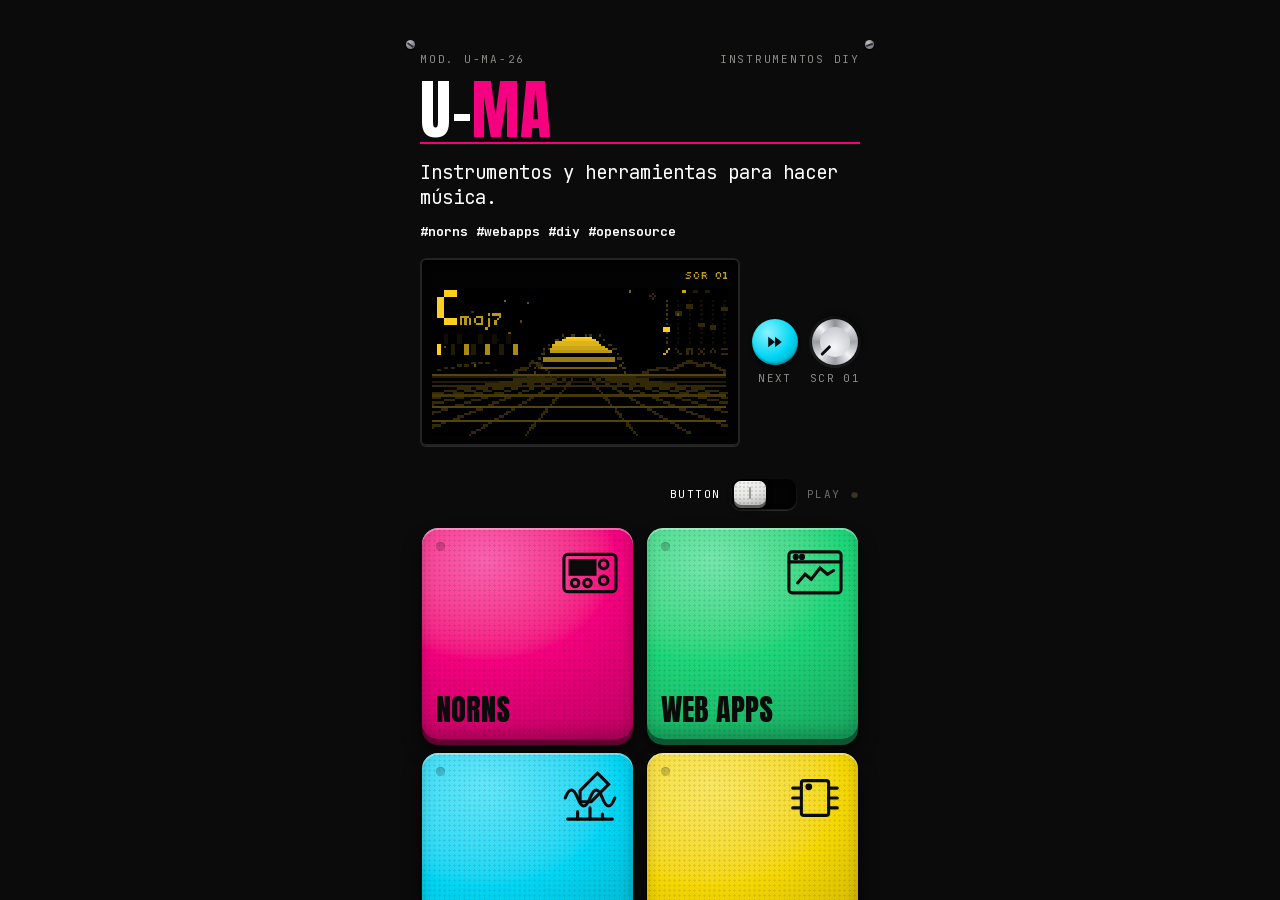
==== commit e711e954: "baf/u-ma: herramientas de U-MA con la estética nueva (U-MA Mobile) Portada con pads (Norns, Web apps" ====
--- a/baf/u-ma/index.html
+++ b/baf/u-ma/index.html
@@ -1,10 +1,10 @@
-<!doctype html><html><head><meta charset=utf8><meta name=viewport content="width=device-width,initial-scale=1,viewport-fit=cover"><style>:root{color-scheme:light;box-sizing:border-box;padding-top:env(safe-area-inset-top,0px);padding-bottom:env(safe-area-inset-bottom,0px)}html{scroll-padding-top:env(safe-area-inset-top,0px)}body{margin:0;padding:0;font:14px -apple-system,BlinkMacSystemFont,sans-serif;background:#fff;color:#000}img{max-width:100%}[hidden]:not([hidden=until-found i]){display:none!important}</style></head><body>
+<!doctype html><html lang="es"><head><meta charset="utf-8"><meta name="viewport" content="width=device-width,initial-scale=1,viewport-fit=cover"><style>body{margin:0;font:14px -apple-system,BlinkMacSystemFont,sans-serif}img{max-width:100%}[hidden]:not([hidden=until-found i]){display:none!important}</style>
 <title>U-MA · Buenos Aires Front</title>
 <meta name="description" content="Web apps para aprender síntesis y secuencias, scripts para norns y proyectos DIY, por U-MA.">
 <link rel="canonical" href="https://buenosairesfront.github.io/U-ma/baf/u-ma/">
 <link rel="icon" type="image/png" sizes="32x32" href="../img/icon-32.png">
 <link rel="apple-touch-icon" href="../img/icon-180.png">
-<meta name="theme-color" content="#efefed">
+<meta name="theme-color" content="#0b0b0b">
 <meta property="og:type" content="website">
 <meta property="og:site_name" content="Buenos Aires Front">
 <meta property="og:title" content="U-MA · Buenos Aires Front">
@@ -15,329 +15,494 @@
 <meta property="og:image:height" content="630">
 <meta property="og:locale" content="es_AR">
 <meta name="twitter:card" content="summary_large_image">
-<meta name="claude:viewport-fit-sides" content="cover">
-<link rel="stylesheet" href="../fonts/fonts.css">
-<link rel="stylesheet" href="../baf.css">
+</head><body>
 <style>
-/* solo esta página */
-@media (max-width:760px){.top nav.tnav{grid-template-columns:repeat(5,minmax(0,1fr))}}
-.u-hero .h2l{max-width:none}
-.radio-cta{margin-top:clamp(24px,3vw,36px)}
-
-/* secciones abiertas, como en la página de Música: rótulo chico, título grande, bajada y contenido */
-#web,#instrumentos,#herramientas-norns,#diy{scroll-margin-top:68px}
-@media (max-width:760px){#web,#instrumentos,#herramientas-norns,#diy{scroll-margin-top:110px}}
-.sec .big+.lead{margin-top:14px}
-.u-lz{grid-template-columns:minmax(0,360px) minmax(0,1fr);margin-bottom:clamp(36px,5vw,56px)}
-.u-lz .lz-cover{height:auto;object-fit:cover;box-shadow:10px 10px 0 var(--c)}
-.u-lz .lead{max-width:62ch}
-@media (max-width:760px){.u-lz{grid-template-columns:minmax(0,1fr)}.u-lz .lz-cover{max-width:280px}}
-
-/* tarjetas: caja blanca con borde negro, como los temas y el gear de Música */
-.screens{grid-template-columns:repeat(4,minmax(0,1fr));gap:clamp(14px,1.8vw,22px);margin-top:clamp(24px,3vw,36px)}
-.filt+.screens{margin-top:0}
-@media (max-width:1060px){.screens{grid-template-columns:repeat(3,minmax(0,1fr))}}
-@media (max-width:860px){.screens{grid-template-columns:repeat(2,minmax(0,1fr))}}
-@media (max-width:560px){.screens{grid-template-columns:minmax(0,1fr)}}
-.diy-grid{grid-template-columns:repeat(3,minmax(0,1fr))}
-@media (max-width:860px){.diy-grid{grid-template-columns:minmax(0,1fr)}}
-.card{background:#fff;border:2px solid var(--ink);transition:transform .12s,box-shadow .12s}
-.card:hover{border-color:var(--ink);transform:translate(-2px,-2px);box-shadow:4px 4px 0 var(--ink)}
-.soon-card:hover{border-color:var(--ink);transform:none;box-shadow:none}
-.card .img,.card .oled{margin:0;border-bottom:2px solid var(--ink)}
-.card .meta{align-items:flex-start;padding:12px 14px 4px}
-.card h3{font:400 clamp(22px,1.9vw,26px)/1 var(--display);letter-spacing:.005em}
-.card .k{margin-top:5px;font:500 11px/1.2 var(--mono);letter-spacing:.05em}
-.card p{padding:8px 14px 14px;line-height:1.55}
-.inst-i{border-left:4px solid var(--c)}
-.lbtns .btn{border-width:2px}
-.lbtns .btn:not(.ghost){background:var(--c);color:var(--ink)}
-.lbtns .btn:not(.ghost) .arrow{color:var(--ink)}
-.lbtns .btn:not(.ghost):hover{filter:brightness(1.08)}
-.vid{align-self:flex-start;background:#fff;color:var(--ink)}
-.vid:hover{background:var(--c)}
-.vid::after{color:var(--ink)}
-.note{border-width:2px;box-shadow:6px 6px 0 var(--c)}
-.tools{margin-top:clamp(24px,3vw,36px)}
-.tools .info{align-self:center;padding:0 clamp(0px,1vw,12px) 0 0;background:none;border:0}
-.tools .info .lbl{display:block;font:700 13px/1 var(--mono);letter-spacing:.1em;text-transform:uppercase;color:var(--mag)}
-.tools .info h3{margin:12px 0 0;font:400 clamp(28px,2.8vw,40px)/.95 var(--display);text-transform:uppercase}
+@font-face{font-family:Anton;src:url([data-uri]) format('woff2')}
+@font-face{font-family:JBM;src:url([data-uri]) format('woff2')}
+:root{--bg:#d9d9d6;--note:#5c5c59;--cya:#01d6f4;--mag:#f5007f;--yel:#f5d802;--grn:#1fd67a;--ink:#0b0b0b;--paper:#efefed;--dim:#6b6b68}
+@media (prefers-color-scheme:dark){:root:not([data-theme="light"]){--bg:#1c1c1b;--note:#a3a39e;color-scheme:dark}}
+:root[data-theme="dark"]{--bg:#1c1c1b;--note:#a3a39e;color-scheme:dark}
+*{box-sizing:border-box}
+body{margin:0;background:var(--bg);font-family:JBM,ui-monospace,monospace;color:var(--ink);display:flex;flex-direction:column;align-items:center;padding-block:28px;padding-left:max(16px,env(safe-area-inset-left,0px));padding-right:max(16px,env(safe-area-inset-right,0px))}
+.note{font-size:12px;color:var(--note);margin:0 0 18px;text-align:center;max-width:380px}
+.phone{width:min(375px,100%);border:10px solid #1a1a1a;border-radius:46px;overflow:hidden;background:var(--ink);box-shadow:0 30px 60px rgba(0,0,0,.25),0 0 0 2px #888 inset;position:relative}
+.phone::before{content:"";position:absolute;top:8px;left:50%;transform:translateX(-50%);width:90px;height:22px;background:#000;border-radius:12px;z-index:3}
+.scr{height:760px;overflow-y:auto;scrollbar-width:none}
+.scr::-webkit-scrollbar{display:none}
+.top{display:flex;align-items:center;justify-content:space-between;padding:44px 20px 0;color:#fff}
+.logo{width:34px;height:34px;border-radius:50%;background:#fff;display:grid;place-items:center}
+.logo i{width:12px;height:12px;border-radius:50%;background:var(--ink)}
+.tr{display:flex;align-items:center;gap:14px}
+.uma{font-size:11px;letter-spacing:.08em;color:#fff;text-decoration:none;border-bottom:2px solid var(--mag);padding-bottom:1px}
+.radio{width:30px;height:30px;border-radius:50%;border:2px solid #fff;display:grid;place-items:center}
+.radio b{width:8px;height:8px;border-radius:50%;background:var(--cya);box-shadow:0 0 8px var(--cya)}
+.burger{width:26px;display:grid;gap:5px}.burger i{height:3px;background:#fff;display:block}
+.hero{padding:52px 20px 22px;color:#fff}
+.h1{font-family:Anton,Impact,sans-serif;font-weight:400;font-size:46px;line-height:.95;margin:0;text-transform:uppercase;letter-spacing:-.01em}
+.o{display:inline-block;width:.62em;height:.74em;border:.13em solid #fff;border-radius:50%;position:relative;vertical-align:-.02em;margin:0 .01em}
+.o::after{content:"";position:absolute;inset:22%;background:#fff;border-radius:50%}
+.tag{font-size:13px;margin:12px 0 0;font-weight:700}
+.claim{font-size:19px;line-height:1.35;color:#fff;margin:16px 0 0}
+.grid{display:grid;grid-template-columns:1fr 1fr}
+.tile{aspect-ratio:1;position:relative;padding:14px;display:flex;flex-direction:column;justify-content:flex-end;color:var(--ink);text-decoration:none;overflow:hidden}
+.tile .n{font-size:10px;letter-spacing:.1em}
+.tile h2{font-family:Anton,Impact,sans-serif;font-weight:400;font-size:34px;line-height:1;margin:0;text-transform:uppercase;position:relative;z-index:1}
+.tile svg{position:absolute;right:-14px;top:18px;width:110px;height:110px;opacity:.9}
+.t1{background:var(--cya)}.t2{background:var(--mag);color:#fff}.t3{background:var(--yel)}.t4{background:var(--grn)}
+.tile{color:var(--ink)}.tile svg{stroke:var(--ink)}.tile svg [fill="#0b0b0b"]{fill:var(--ink)}
+.np{background:var(--ink);color:#fff;padding:14px 20px;font-size:11px;display:flex;gap:10px;align-items:center}
+.np b{color:var(--cya)}
+.foot{background:var(--ink);color:#777;font-size:10px;padding:18px 20px 30px;letter-spacing:.06em}
+/* ---- vista Radio ---- */
+[hidden]{display:none!important}
+.scr{background:var(--ink);transition:background .25s}
+.scr.is-radio{background:var(--cya)}
+.scr.is-radio .top{color:var(--ink)}
+.scr.is-radio .logo{background:var(--ink)}.scr.is-radio .logo i{background:var(--cya)}
+.scr.is-radio .uma{color:var(--ink);border-color:var(--ink)}
+.scr.is-radio .radio{border-color:var(--ink)}.scr.is-radio .radio b{background:var(--ink);box-shadow:none}
+.scr.is-radio .burger i{background:var(--ink)}
+.scr.is-radio .foot{background:var(--cya);color:rgba(11,11,11,.6)}
+.rv{color:var(--ink);padding-bottom:28px}
+.rv-top{display:flex;justify-content:space-between;align-items:center;padding:52px 20px 0;font-size:11px;letter-spacing:.1em;font-weight:700}
+.back{color:var(--ink);text-decoration:none;border-bottom:2px solid var(--ink);padding-bottom:1px}
+.live.off{opacity:.5}
+.hp{position:relative;height:392px;margin-top:4px}
+.band{position:absolute;inset:0;width:100%;height:100%;pointer-events:none;overflow:visible}
+.vis{position:absolute;left:77px;top:46px;width:201px;height:104px}
+.ctl{position:absolute;top:198px;width:108px;height:184px;display:flex;flex-direction:column;align-items:center;justify-content:center;gap:10px}
+.ctl.l{left:8px}.ctl.r{right:8px;gap:4px}
+.cb{width:38px;height:38px;border-radius:50%;border:0;color:var(--ink);display:grid;place-items:center;cursor:pointer;padding:0;background:radial-gradient(circle at 35% 30%,#f4f5f7,#b3b6bc 55%,#6d7076);box-shadow:0 3px 4px rgba(0,0,0,.7),inset 0 -2px 2px rgba(0,0,0,.25)}
+.cb svg{width:15px;height:15px;fill:currentColor}
+.cb.play{width:56px;height:56px;background:radial-gradient(circle at 35% 30%,#8af3ff,#01d6f4 55%,#0090a5)}
+.cb.play svg{width:22px;height:22px}
+.cb:active{transform:translateY(1px);box-shadow:0 1px 2px rgba(0,0,0,.7)}
+.cb:focus-visible,.knob:focus-visible,.tl button:focus-visible{outline:3px solid var(--mag);outline-offset:2px}
+.kw{display:grid;justify-items:center;gap:5px}
+.knob{width:50px;height:50px;border-radius:50%;border:0;position:relative;cursor:ns-resize;touch-action:none;padding:0;transform:rotate(var(--r,0deg));background:conic-gradient(#e3e5e9,#9a9da3,#f1f2f4,#8d9096,#dfe1e5,#a3a6ac,#f1f2f4,#9a9da3,#e3e5e9);box-shadow:0 4px 6px rgba(0,0,0,.75),0 0 0 3px #1b1b1c}
+.knob::before{content:"";position:absolute;inset:9px;border-radius:50%;background:radial-gradient(circle at 40% 35%,#f6f7f9,#b9bcc1)}
+.knob::after{content:"";position:absolute;left:50%;top:4px;width:3px;height:13px;margin-left:-1.5px;border-radius:2px;background:var(--ink)}
+.klbl{font-size:9px;letter-spacing:.1em;font-weight:700;color:#cfd1d6;font-variant-numeric:tabular-nums}
+.now{position:absolute;left:121px;width:113px;top:206px;text-align:center;display:grid;gap:6px;justify-items:center}
+.now small{font-size:9px;letter-spacing:.14em;font-weight:700;opacity:.65}
+.now b{font-family:Anton,Impact,sans-serif;font-weight:400;font-size:21px;line-height:1.05;text-transform:uppercase;text-wrap:balance;overflow-wrap:anywhere}
+.now .tm{font-size:11px;font-variant-numeric:tabular-nums;font-weight:700}
+.now a{font-size:10px;letter-spacing:.06em;color:#fff;background:var(--ink);text-decoration:none;padding:4px 8px;border-radius:10px}
+.st{font-size:10px;font-weight:700;color:var(--mag);min-height:12px}
+.tlh{display:flex;justify-content:space-between;padding:22px 20px 8px;font-size:10px;letter-spacing:.14em;font-weight:700;border-bottom:2px solid var(--ink)}
+.tl{list-style:none;margin:0;padding:0}
+.tl button{width:100%;display:grid;grid-template-columns:28px 1fr auto;gap:10px;align-items:center;text-align:left;background:none;border:0;border-bottom:1px solid rgba(11,11,11,.18);color:var(--ink);font:inherit;font-size:12px;padding:12px 20px;cursor:pointer}
+.tl .i{opacity:.55;font-variant-numeric:tabular-nums}
+.tl .w{font-size:9px;letter-spacing:.08em;opacity:.6}
+.tl .on{background:var(--ink);color:var(--cya)}
+.tl .on .i,.tl .on .w{opacity:1}
+/* ---- portada: panel con pads ---- */
+@font-face{font-family:Silk;src:url([data-uri]) format('woff2')}
+.hero{position:relative}
+.model{display:flex;justify-content:space-between;font-size:9px;letter-spacing:.16em;color:#8a8a86;margin-bottom:14px}
+.oled{--oled:#ffcf1f;margin-top:18px;display:grid;grid-template-columns:1fr auto;gap:6px 10px;align-items:center;background:#030303;border-radius:6px;padding:10px 12px;box-shadow:inset 0 0 0 2px #232323,inset 0 3px 10px #000,0 1px 0 #2a2a2a;font-family:Silk,ui-monospace,monospace;color:var(--oled);font-size:10px;text-decoration:none;text-transform:uppercase;cursor:pointer}
+.oled .ol{white-space:nowrap;overflow:hidden;min-width:0}
+.oled .ol span{display:inline-block;padding-left:100%;animation:mq 11s linear infinite}
+@keyframes mq{to{transform:translateX(-100%)}}
+.oled .os{font-size:9px;opacity:.75}
+.meter{grid-column:1/-1;display:flex;gap:2px;align-items:flex-end;height:16px}
+.meter i{flex:1;background:var(--oled);height:2px;opacity:.9}
+.pads{position:relative;display:grid;grid-template-columns:1fr 1fr;gap:14px;padding:8px 22px 30px;background:var(--ink)}
+.screw{position:absolute;width:9px;height:9px;border-radius:50%;background:radial-gradient(circle at 35% 30%,#bdbfc4,#5c5e63);box-shadow:0 1px 1px #000}
+.screw::after{content:"";position:absolute;left:1px;right:1px;top:50%;height:1.5px;margin-top:-.75px;background:#2b2c2f;transform:rotate(var(--sr,35deg))}
+.sw1{left:6px;bottom:8px}.sw2{right:6px;bottom:8px;--sr:-20deg}
+.pad{position:relative;aspect-ratio:1;max-width:100%;border-radius:16px;color:var(--ink);text-decoration:none;display:flex;flex-direction:column;justify-content:flex-end;padding:14px;overflow:hidden;-webkit-tap-highlight-color:transparent;touch-action:manipulation;
+ background:radial-gradient(130% 100% at 30% 15%,color-mix(in srgb,var(--pc) 62%,#fff),var(--pc) 48%,color-mix(in srgb,var(--pc) 78%,#000));
+ box-shadow:0 6px 0 color-mix(in srgb,var(--pc) 40%,#000),0 12px 18px rgba(0,0,0,.7),inset 0 2px 0 rgba(255,255,255,.4),inset 0 -8px 14px rgba(0,0,0,.18);
+ transition:transform .05s,box-shadow .05s,filter .05s}
+.pad::before{content:"";position:absolute;inset:0;background:radial-gradient(rgba(0,0,0,.09) 1px,transparent 1.4px) 0 0/5px 5px;pointer-events:none}
+.pad.hit{transform:translateY(5px);box-shadow:0 1px 0 color-mix(in srgb,var(--pc) 40%,#000),0 3px 6px rgba(0,0,0,.7),inset 0 2px 0 rgba(255,255,255,.3),inset 0 -3px 8px rgba(0,0,0,.15);filter:brightness(1.18) saturate(1.1)}
+.pad:focus-visible{outline:3px solid #fff;outline-offset:3px}
+.pad svg{position:absolute;right:12px;top:14px;width:62px;height:62px;stroke:var(--ink)}
+.pad b{position:relative;font-family:Anton,Impact,sans-serif;font-weight:400;font-size:30px;line-height:1;text-transform:uppercase}
+.pad .led{position:absolute;left:14px;top:14px;width:9px;height:9px;border-radius:50%;background:rgba(0,0,0,.4);box-shadow:inset 0 1px 1px rgba(0,0,0,.5)}
+.pad.on .led,.pad.hit .led{background:#fff;box-shadow:0 0 8px 2px rgba(255,255,255,.9)}
+.pad .led{opacity:calc(.45 + var(--lv,0))}
+.pad.on .led{opacity:1}
+.foot{text-transform:uppercase}
+.plate{display:inline-block;border:1px solid #444;border-radius:3px;padding:6px 8px;color:#8a8a86;letter-spacing:.12em}
+@media (prefers-reduced-motion:reduce){.oled .ol span{animation:none;padding-left:0}.pad{transition:none}}
+/* ---- portada: controles junto a la OLED y selector de modo ---- */
+.orow{display:grid;grid-template-columns:minmax(0,1fr) auto auto;gap:12px;align-items:center;margin-top:18px}
+.orow .oled{margin-top:0;align-self:stretch}
+.hc{display:grid;justify-items:center;gap:6px}
+.hc .lb{font-size:9px;letter-spacing:.12em;color:#8a8a86;font-variant-numeric:tabular-nums}
+.hc .cb.play{width:46px;height:46px}
+.hc .cb.play svg{width:18px;height:18px}
+.hc #hplay{--pc:var(--cya);position:relative;overflow:hidden;width:56px;height:40px;border-radius:7px;color:var(--ink);background:radial-gradient(130% 100% at 30% 15%,color-mix(in srgb,var(--pc) 62%,#fff),var(--pc) 48%,color-mix(in srgb,var(--pc) 78%,#000));box-shadow:0 4px 0 color-mix(in srgb,var(--pc) 40%,#000),0 6px 8px rgba(0,0,0,.7),inset 0 1px 0 rgba(255,255,255,.4);filter:saturate(.75) brightness(.8);transition:filter .15s,box-shadow .15s}
+.hc #hplay::before{content:"";position:absolute;inset:0;background:radial-gradient(rgba(0,0,0,.09) 1px,transparent 1.4px) 0 0/4px 4px}
+.hc #hplay svg{position:relative}
+.hc #hplay.lit{filter:none;box-shadow:0 0 16px 4px rgba(1,214,244,.55),0 4px 0 color-mix(in srgb,var(--pc) 40%,#000),0 6px 8px rgba(0,0,0,.6),inset 0 0 10px rgba(255,255,255,.6)}
+.hc #hplay:active{transform:translateY(3px);box-shadow:0 1px 0 color-mix(in srgb,var(--pc) 40%,#000),0 2px 4px rgba(0,0,0,.6)}
+.knob.sm{width:46px;height:46px}
+.knob.sm::before{inset:8px}
+.mode{grid-column:1/-1;display:flex;align-items:center;justify-content:flex-end;gap:10px;font-size:9px;letter-spacing:.14em;color:#6f6f6b;padding:2px 0 4px}
+.mode .on{color:#fff}
+.sw{--pc:#e8e8e4;position:relative;width:66px;height:32px;border:0;padding:0;cursor:pointer;border-radius:10px;background:#030303;box-shadow:inset 0 2px 6px #000,inset 0 0 0 1px #222,0 1px 0 #2a2a2a;-webkit-tap-highlight-color:transparent}
+.sw[aria-checked="true"]{--pc:var(--yel)}
+.sw .cap{position:absolute;top:3px;left:3px;width:32px;height:24px;border-radius:7px;overflow:hidden;background:radial-gradient(130% 100% at 30% 15%,color-mix(in srgb,var(--pc) 62%,#fff),var(--pc) 48%,color-mix(in srgb,var(--pc) 78%,#000));box-shadow:0 3px 0 color-mix(in srgb,var(--pc) 40%,#000),0 4px 6px rgba(0,0,0,.7),inset 0 1px 0 rgba(255,255,255,.45);transition:left .12s cubic-bezier(.4,1.4,.6,1),background .12s}
+.sw .cap::before{content:"";position:absolute;inset:0;background:radial-gradient(rgba(0,0,0,.1) 1px,transparent 1.4px) 0 0/4px 4px}
+.sw .cap::after{content:"";position:absolute;left:50%;top:6px;bottom:6px;width:2px;margin-left:-1px;border-radius:1px;background:rgba(0,0,0,.35)}
+.sw[aria-checked="true"] .cap{left:31px}
+.sw:focus-visible{outline:3px solid #fff;outline-offset:3px}
+.mled{width:7px;height:7px;border-radius:50%;background:#3a3420;box-shadow:inset 0 1px 1px #000}
+.pads.play .mled{background:#ffcf1f;box-shadow:0 0 8px 2px rgba(255,207,31,.8)}
+.pad svg,.pad b{transition:opacity .2s,transform .2s}
+.pads.play .pad svg,.pads.play .pad b{opacity:0;transform:scale(.85)}
+/* ---- U-MA Tools: texto + pad ---- */
+.tools{display:grid;grid-template-columns:auto minmax(0,1fr) auto;gap:14px;align-items:center;margin:0;padding:8px 22px 26px;text-decoration:none;color:#fff;background:var(--ink);-webkit-tap-highlight-color:transparent}
+.tools img{width:58px;height:auto;display:block}
+.tools .tt{display:grid;gap:5px;min-width:0}
+.tools b{font-family:Anton,Impact,sans-serif;font-weight:400;font-size:22px;line-height:1;text-transform:uppercase}
+.tools small{font-size:9px;letter-spacing:.14em;color:#8a8a86}
+.tools .key{--pc:#e8e8e4;position:relative;overflow:hidden;width:68px;height:68px;border-radius:12px;color:var(--ink);display:flex;flex-direction:column;justify-content:flex-end;padding:8px 9px;font-family:Anton,Impact,sans-serif;font-size:15px;line-height:1;text-transform:uppercase;
+ background:radial-gradient(130% 100% at 30% 15%,color-mix(in srgb,var(--pc) 62%,#fff),var(--pc) 48%,color-mix(in srgb,var(--pc) 78%,#000));
+ box-shadow:0 5px 0 color-mix(in srgb,var(--pc) 40%,#000),0 9px 14px rgba(0,0,0,.7),inset 0 2px 0 rgba(255,255,255,.45),inset 0 -6px 10px rgba(0,0,0,.15);transition:transform .05s,box-shadow .05s}
+.tools .key::before{content:"";position:absolute;inset:0;background:radial-gradient(rgba(0,0,0,.09) 1px,transparent 1.4px) 0 0/5px 5px}
+.tools .key i{position:absolute;left:9px;top:9px;width:7px;height:7px;border-radius:50%;background:var(--mag);box-shadow:0 0 6px 1px rgba(245,0,127,.8)}
+.tools .key em{position:absolute;right:8px;top:6px;font-style:normal;font-family:JBM,monospace;font-size:14px}
+.tools .key span{position:relative}
+.tools:active .key{transform:translateY(4px);box-shadow:0 1px 0 color-mix(in srgb,var(--pc) 40%,#000),0 3px 6px rgba(0,0,0,.7),inset 0 2px 0 rgba(255,255,255,.35)}
+.tools:focus-visible{outline:3px solid #fff;outline-offset:-3px}
+.sw3{left:6px;top:40px}.sw4{right:6px;top:40px;--sr:-20deg}
+/* play de los auriculares: misma goma que los pads */
+.ctl .cb.play{position:relative;overflow:hidden;background:radial-gradient(130% 100% at 30% 15%,color-mix(in srgb,var(--cya) 62%,#fff),var(--cya) 48%,color-mix(in srgb,var(--cya) 78%,#000));box-shadow:0 4px 0 color-mix(in srgb,var(--cya) 40%,#000),0 6px 8px rgba(0,0,0,.7),inset 0 1px 0 rgba(255,255,255,.4)}
+.ctl .cb.play::before{content:"";position:absolute;inset:0;background:radial-gradient(rgba(0,0,0,.09) 1px,transparent 1.4px) 0 0/4px 4px}
+.ctl .cb.play svg{position:relative}
+/* ---- auriculares 3D ---- */
+.hp3d{position:absolute;inset:0;width:100%;height:100%;mix-blend-mode:multiply;touch-action:pan-y;cursor:grab;display:none}
+.hp3d.grab{cursor:grabbing}
+.hp.is3d .hp3d{display:block}
+.hp.is3d .band{display:none}
+.hp.is3d .ctl{right:auto;width:84px;transform:translate(-50%,-50%);transition:opacity .2s}
+/* ================= U-MA Mobile: lo que suma a la base de Buenos Aires Front Mobile ================= */
+/* Layout: el mismo aparato negro; cada sección es una vista de color (como la Radio) con su máquina arriba y la lista abajo */
+:root{--lv:0}
+.h1.uma{font-size:64px;letter-spacing:.01em}
+.h1.uma span{color:var(--mag)}
+/* pantalla de la portada: muestra la OLED real de cada script */
+.orow .oled.ho{grid-template-columns:minmax(0,1fr) auto;text-decoration:none;color:var(--oled)}
+.ho .shot{grid-column:1/-1;display:block;width:100%;height:auto;aspect-ratio:2;object-fit:contain;image-rendering:pixelated;background:#000;max-width:100%}
+.ho .shot.txt,.nd-scr .txt{display:grid;place-items:center;font:400 13px/1.3 Silk,monospace;color:var(--oled);text-align:center;letter-spacing:.06em;text-transform:uppercase}
+.hc #hnext{--pc:var(--mag)}
+.hc #hnext.lit{box-shadow:0 0 16px 4px rgba(245,0,127,.55),0 4px 0 color-mix(in srgb,var(--pc) 40%,#000),0 6px 8px rgba(0,0,0,.6)}
+/* vistas de color */
+.scr{--vc:var(--ink)}
+.scr.is-view{background:var(--vc)}
+.scr.is-view .foot{background:var(--vc);color:rgba(11,11,11,.65)}
+.scr.is-view .plate{border-color:rgba(11,11,11,.4);color:rgba(11,11,11,.75)}
+.vw{color:var(--ink);padding-bottom:28px}
+.vw .rv-top span{display:flex;gap:6px;align-items:center}
+.vw .rv-top i{width:8px;height:8px;border-radius:50%;background:var(--ink)}
+.vh{padding:22px 20px 0}
+.vh h2{font-family:Anton,Impact,sans-serif;font-weight:400;font-size:44px;line-height:.95;margin:0;text-transform:uppercase;text-wrap:balance}
+.vh p{margin:10px 0 0;font-size:12px;line-height:1.55;max-width:34ch}
+/* norns: el aparato */
+.nd{position:relative;margin:20px 16px 0;padding:16px 16px 18px;border-radius:14px;background:linear-gradient(180deg,#232325,#111112);box-shadow:0 8px 0 #050505,0 18px 26px rgba(0,0,0,.45),inset 0 1px 0 rgba(255,255,255,.12)}
+.nd .screw{top:8px}.nd .n1{left:8px}.nd .n2{right:8px;--sr:-30deg}.nd .n3{left:8px;top:auto;bottom:8px;--sr:60deg}.nd .n4{right:8px;top:auto;bottom:8px}
+.nd-top{display:flex;justify-content:space-between;align-items:center;padding:0 10px 10px;font-size:9px;letter-spacing:.16em;color:#8a8a86}
+.nd-top b{width:7px;height:7px;border-radius:50%;background:#3a3420;box-shadow:inset 0 1px 1px #000}
+.nd-top b.on{background:#ffcf1f;box-shadow:0 0 8px 2px rgba(255,207,31,.8)}
+.nd-scr{position:relative;aspect-ratio:2;max-width:100%;background:#000;border-radius:4px;box-shadow:inset 0 0 0 2px #2a2a2a,0 0 0 4px #050505;overflow:hidden}
+/* pantallas deslizables: una por elemento, encajan al soltar */
+.car{display:flex;overflow-x:auto;overflow-y:hidden;scroll-snap-type:x mandatory;scrollbar-width:none;overscroll-behavior-x:contain}
+.car::-webkit-scrollbar{display:none}
+.car:focus-visible{outline:3px solid #fff;outline-offset:4px}
+.sl{position:relative;flex:0 0 100%;min-width:0;scroll-snap-align:center;scroll-snap-stop:always}
+/* cada tarjeta lleva el aparato y su info: se desliza todo junto */
+.deck{align-items:flex-start;padding-bottom:6px}
+.deck:focus-visible{outline:3px solid var(--ink);outline-offset:-3px}
+.nd-scr img,.nd-scr .txt{position:absolute;inset:0;width:100%;height:100%;max-width:none;object-fit:contain;image-rendering:pixelated}
+.sc-in img{position:absolute;inset:0;width:100%;height:100%;max-width:none;object-fit:cover;object-position:top center}
+.nd-scr .sl img,.nd-scr .sl .txt{position:absolute;inset:0;width:100%;height:100%;max-width:none;object-fit:contain;image-rendering:pixelated}
+.sc-in .sl img{position:absolute;inset:0;width:100%;height:100%;max-width:none;object-fit:cover;object-position:top center}
+.sl[hidden]{display:none}
+.dots{display:flex;justify-content:center;flex-wrap:wrap;gap:6px;padding:18px 20px 0}
+.dots i{width:7px;height:7px;border-radius:50%;background:rgba(11,11,11,.25);transition:background .15s,transform .15s}
+.dots i.on{background:var(--ink);transform:scale(1.3)}
+.dots i[hidden]{display:none}
+
+.nd-ctl{display:grid;grid-template-columns:repeat(4,1fr);align-items:end;justify-items:center;gap:6px;margin-top:16px}
+.nd-ctl .kw{gap:6px}
+.nk{--pc:#e8e8e4;position:relative;overflow:hidden;width:42px;height:42px;border:0;padding:0;border-radius:50%;cursor:pointer;color:var(--ink);font:700 10px/1 JBM,monospace;background:radial-gradient(130% 100% at 30% 15%,color-mix(in srgb,var(--pc) 62%,#fff),var(--pc) 48%,color-mix(in srgb,var(--pc) 78%,#000));box-shadow:0 4px 0 color-mix(in srgb,var(--pc) 40%,#000),0 6px 8px rgba(0,0,0,.7),inset 0 2px 0 rgba(255,255,255,.4);transition:transform .05s,box-shadow .05s;-webkit-tap-highlight-color:transparent}
+.nk::before{content:"";position:absolute;inset:0;background:radial-gradient(rgba(0,0,0,.1) 1px,transparent 1.4px) 0 0/4px 4px}
+.nk span{position:relative}
+.nk:active,.nk.hit{transform:translateY(3px);box-shadow:0 1px 0 color-mix(in srgb,var(--pc) 40%,#000),0 2px 4px rgba(0,0,0,.7)}
+.nk:focus-visible{outline:3px solid #fff;outline-offset:3px}
+.nd .klbl{color:#8a8a86}
+/* info del elemento elegido */
+.ni{padding:22px 20px 0;display:grid;gap:8px}
+.ni small{font-size:9px;letter-spacing:.14em;font-weight:700;font-variant-numeric:tabular-nums}
+.ni b{font-family:Anton,Impact,sans-serif;font-weight:400;font-size:32px;line-height:1;text-transform:uppercase;text-wrap:balance}
+.ni p{margin:0;font-size:12px;line-height:1.55}
+.inst{display:grid;grid-template-columns:minmax(0,1fr) auto;gap:10px;align-items:center;margin-top:4px;padding:10px 10px 10px 12px;border-radius:8px;background:#030303;box-shadow:inset 0 0 0 2px #232323}
+.inst code{min-width:0;font:500 10.5px/1.45 JBM,monospace;color:#ffcf1f;overflow-wrap:anywhere}
+.inst code::before{content:"MAIDEN";display:block;font-size:8px;letter-spacing:.16em;color:#8a8a86;margin-bottom:3px}
+.cp{--pc:var(--yel);position:relative;overflow:hidden;border:0;border-radius:7px;padding:9px 10px;cursor:pointer;color:var(--ink);font:800 10px/1 JBM,monospace;letter-spacing:.08em;background:radial-gradient(130% 100% at 30% 15%,color-mix(in srgb,var(--pc) 62%,#fff),var(--pc) 48%,color-mix(in srgb,var(--pc) 78%,#000));box-shadow:0 3px 0 color-mix(in srgb,var(--pc) 40%,#000),0 5px 6px rgba(0,0,0,.6)}
+.cp:active{transform:translateY(2px);box-shadow:0 1px 0 color-mix(in srgb,var(--pc) 40%,#000)}
+.cp:focus-visible{outline:3px solid #fff;outline-offset:2px}
+.acts{display:flex;flex-wrap:wrap;gap:8px;margin-top:4px}
+.pill{font-size:10px;letter-spacing:.08em;font-weight:700;color:#fff;background:var(--ink);text-decoration:none;padding:7px 11px;border-radius:12px}
+.pill:focus-visible{outline:3px solid #fff;outline-offset:2px}
+.pill[hidden]{display:none}
+.open{--pc:#e8e8e4;position:relative;overflow:hidden;display:inline-flex;align-items:center;gap:10px;padding:10px 14px;border-radius:10px;color:var(--ink);text-decoration:none;font:400 18px/1 Anton,Impact,sans-serif;text-transform:uppercase;background:radial-gradient(130% 100% at 30% 15%,color-mix(in srgb,var(--pc) 62%,#fff),var(--pc) 48%,color-mix(in srgb,var(--pc) 78%,#000));box-shadow:0 4px 0 color-mix(in srgb,var(--pc) 40%,#000),0 7px 10px rgba(0,0,0,.45),inset 0 2px 0 rgba(255,255,255,.45)}
+.open::before{content:"";position:absolute;inset:0;background:radial-gradient(rgba(0,0,0,.09) 1px,transparent 1.4px) 0 0/5px 5px}
+.open span,.open em{position:relative;font-style:normal}
+.open em{font-family:JBM,monospace;font-size:14px}
+.open:active{transform:translateY(3px);box-shadow:0 1px 0 color-mix(in srgb,var(--pc) 40%,#000),0 2px 4px rgba(0,0,0,.45)}
+.open:focus-visible{outline:3px solid #fff;outline-offset:3px}
+/* pantalla para web apps, herramientas y DIY */
+.sc{position:relative;margin:20px 16px 0;padding:12px 12px 26px;border-radius:16px;background:linear-gradient(180deg,#232325,#111112);box-shadow:0 8px 0 #050505,0 18px 26px rgba(0,0,0,.45),inset 0 1px 0 rgba(255,255,255,.12)}
+.sc::after{content:"";position:absolute;left:50%;bottom:9px;width:40px;height:5px;margin-left:-20px;border-radius:3px;background:#2e2e31}
+.sc-in{position:relative;aspect-ratio:4/3;max-width:100%;border-radius:6px;overflow:hidden;background:#000;box-shadow:0 0 0 2px #050505}
+.stamp{position:absolute;right:8%;top:14%;padding:5px 10px;border:3px solid #d8352a;border-radius:4px;color:#d8352a;background:rgba(255,255,255,.9);font:400 20px/1 Anton,Impact,sans-serif;text-transform:uppercase;letter-spacing:.06em;transform:rotate(-12deg)}
+/* filtros de web apps: teclitas */
+.filt{display:flex;flex-wrap:wrap;gap:8px;padding:18px 20px 0}
+.filt button{--pc:#e8e8e4;position:relative;border:0;border-radius:7px;padding:8px 10px;cursor:pointer;color:var(--ink);font:700 9.5px/1 JBM,monospace;letter-spacing:.08em;text-transform:uppercase;background:radial-gradient(130% 100% at 30% 15%,color-mix(in srgb,var(--pc) 62%,#fff),var(--pc) 48%,color-mix(in srgb,var(--pc) 78%,#000));box-shadow:0 3px 0 color-mix(in srgb,var(--pc) 40%,#000),0 4px 6px rgba(0,0,0,.35)}
+.filt button[aria-pressed="true"]{--pc:var(--ink);color:var(--vc);transform:translateY(2px);box-shadow:0 1px 0 #000}
+.filt button:focus-visible{outline:3px solid #fff;outline-offset:2px}
+/* lista: misma que los temas de la radio, el elegido en negro con el color de la vista */
+.tl .on{color:var(--vc)}
+.tl .k2{font-size:9px;letter-spacing:.06em;opacity:.6;text-transform:uppercase;text-align:right}
+.tl .on .k2{opacity:1}
+.tl li[hidden]{display:none}
+/* tecla BAF al pie de la portada */
+.tools .key{--pc:var(--cya)}
+.tools .key i{background:var(--cya);box-shadow:0 0 6px 1px rgba(1,214,244,.8)}
+.tools img{width:52px}
+@media (prefers-reduced-motion:reduce){.dots i{transition:none}}
+/* ---- 2: se asoma la tarjeta siguiente · 3: la altura sigue a la tarjeta visible ---- */
+.deck{gap:10px;padding-inline:18px;scroll-padding-inline:18px;transition:height .25s ease}
+.deck .sl{flex:0 0 calc(100% - 26px);scroll-snap-align:center}
+.deck .nd,.deck .sc{margin-inline:0}
+.deck .ni{padding-inline:4px}
+.deck .sl:not(.cur) .nd,.deck .sl:not(.cur) .sc{opacity:.55;transform:scale(.96);transition:opacity .2s,transform .2s}
+.deck .sl.cur .nd,.deck .sl.cur .sc{transition:opacity .2s,transform .2s}
+@media (prefers-reduced-motion:reduce){.deck,.deck .nd,.deck .sc{transition:none!important}}
+/* ---- 5: nada por debajo de 11px ---- */
+.model,.mode,.hc .lb,.klbl,.nd .klbl,.nd-top,.oled .os,.tools small,.foot,.plate{font-size:11px}
+.vh p,.ni p{font-size:13px}
+.ni small,.tlh,.pill,.cp,.filt button,.inst code::before{font-size:11px}
+.inst code{font-size:11.5px}
+.tl .i,.tl .w,.tl .k2{font-size:11px;opacity:.8}
+.tl .on .i,.tl .on .k2{opacity:1}
+
+/* ---- sitio: sin marco de celular, pantalla completa (en compu se ve centrado con ancho de celu) ---- */
+html,body{background:#0b0b0b}
+body{display:block;padding:0!important}
+.phone{width:100%;max-width:480px;margin:0 auto;border:0;border-radius:0;box-shadow:none}
+.phone::before{display:none}
+.scr{height:100vh;height:100dvh}
 </style>
-
-<svg width="0" height="0" style="position:absolute" aria-hidden="true">
-  <symbol id="ar" viewBox="0 0 24 24"><path d="M6 18L18 6M8 6h10v10" fill="none" stroke="currentColor" stroke-width="2.6" stroke-linecap="square"/></symbol>
-</svg>
-
-<header class="top">
-  <div class="wrap">
-    <a class="brand" href="../" aria-label="Buenos Aires Front: radio y música"><img src="../img/img-8b13c664.png" alt="Buenos Aires Front" width="51" height="40"><img class="brand-uma" src="../img/img-0386d779.webp" alt="U-MA サウンド" width="64" height="40"></a>
-    <div class="lang" id="lang"><button type="button" class="lang-t" id="lang-t" aria-haspopup="true" aria-expanded="false" aria-controls="lang-m" aria-label="Idioma / Language"><b id="lang-cur">ES</b><svg class="lang-c" viewBox="0 0 10 6" aria-hidden="true"><path d="M1 1l4 4 4-4" fill="none" stroke="currentColor" stroke-width="1.8"/></svg></button><div class="lang-m" id="lang-m" role="group" aria-label="Idioma / Language" hidden><button type="button" data-lang="es" data-code="ES" lang="es" aria-pressed="true"><b>ES</b>Español</button><button type="button" data-lang="en" data-code="EN" lang="en" aria-pressed="false"><b>EN</b>English</button><button type="button" data-lang="de" data-code="DE" lang="de" aria-pressed="false"><b>DE</b>Deutsch</button><button type="button" data-lang="ja" data-code="JA" lang="ja" aria-pressed="false"><b>JA</b>日本語</button><button type="button" data-lang="zh" data-code="ZH" lang="zh" aria-pressed="false"><b>ZH</b>中文</button><button type="button" data-lang="hi" data-code="HI" lang="hi" aria-pressed="false"><b>HI</b>हिन्दी</button></div></div>
-    <nav class="tnav" id="menu-uma" aria-label="Secciones"><a class="btn sm hk tb" data-sec="web" href="#web" style="--c:var(--grn)">Web apps</a><a class="btn sm hk tb" data-sec="instrumentos" href="#instrumentos" style="--c:var(--mag)">Norns</a><a class="btn sm hk tb" data-sec="diy" href="#diy" style="--c:var(--yel)">DIY</a><a class="btn sm hk rd" href="../#radio" style="--c:var(--cya)"><i class="led" aria-hidden="true"></i>Radio <span class="eqm" aria-hidden="true"><b></b><b></b><b></b></span></a><a class="btn sm hk" href="../#escuchar" style="--c:#fff">Escuchar</a></nav>
-  </div>
-</header>
-
-<main id="top">
-  <section class="hero u-hero">
-    <div class="rail" aria-hidden="true"><span class="v m">Música electrónica DIY</span><span class="v">Buenos Aires · 2026</span></div>
-    <div class="wrap">
-      <h1 class="h1">U-<span class="f">MA</span></h1>
-      <p class="claim">Instrumentos y herramientas para hacer música.</p>
-      <div class="hgrid">
-        <div class="h2l">
-          <p class="desc">Web apps para aprender síntesis y secuencias, scripts para norns y proyectos DIY. Todo es de código abierto y corre en el navegador o en tu norns.</p>
-          <a class="btn sm radio-cta" href="../#radio">Prendé la radio de Buenos Aires Front <svg class="arrow"><use href="#ar"/></svg></a>
-        </div>
-      </div>
+<div class="phone"><div class="scr">
+  <section class="hero" data-home>
+    <span class="screw sw3"></span><span class="screw sw4"></span>
+    <div class="model"><span>MOD. U-MA-26</span><span>INSTRUMENTOS DIY</span></div>
+    <h1 class="h1 uma">U-<span>MA</span></h1>
+    <p class="claim">Instrumentos y herramientas para hacer música.</p>
+    <p class="tag">#norns #webapps #diy #opensource</p>
+    <div class="orow">
+      <a class="oled ho" id="ho" href="#norns" aria-label="Pantalla: abrir este script en Norns"><span class="ol"><span id="hol">Chordex 80</span></span><span class="os" id="hos">SCR 01</span><img class="shot" id="hoimg" alt="" width="512" height="256"><span class="shot txt" id="hotxt" hidden></span></a>
+      <div class="hc"><button class="cb play" id="hnext" aria-label="Siguiente script en la pantalla"><svg viewBox="0 0 24 24"><path d="M3 5v14l9-7zM12 5v14l9-7z"/></svg></button><span class="lb">NEXT</span></div>
+      <div class="hc"><button class="knob sm" id="hsel" data-sel="home" aria-label="Elegir script: girar o arrastrar" role="slider" aria-valuemin="1"></button><span class="lb" id="hsl">SCR 01</span></div>
     </div>
   </section>
-
-  <!-- HERRAMIENTAS WEB -->
-  <section class="sec" id="web" style="--c:var(--grn)">
-    <div class="wrap">
-      <div class="lz u-lz">
-        <img class="lz-cover" src="../img/img-8196f1ef.webp" alt="Una de las web apps de U-MA abierta en un celular" width="480" height="480">
-        <div class="lz-t">
-          <div class="sh"><h2>Herramientas web</h2></div>
-          <h2 class="big">Aprendé, practicá y <span class="m">experimentá</span></h2>
-          <p class="lead">Una serie de recursos para entender, aprender y explorar el diseño sonoro y la síntesis de audio. Todas estas web apps corren en el navegador de tu iPhone, Android, Mac, PC o Linux, y las podés instalar como app. Guardan tus settings y presets, no recolectan datos personales y son de código abierto.</p>
-        </div>
-      </div>
-      <div class="filt" role="group" aria-label="Filtrar herramientas"><button type="button" data-f="all" aria-pressed="true">Todo</button><button type="button" data-f="seq" aria-pressed="false">Secuencias</button><button type="button" data-f="synth" aria-pressed="false">Síntesis</button><button type="button" data-f="piano" aria-pressed="false">Piano</button><button type="button" data-f="elec" aria-pressed="false">Electrónica</button><button type="button" data-f="code" aria-pressed="false">Programación</button></div>
-      <div class="screens web-grid">
-        <div class="card inst lcard" data-cat="seq" style="--c:var(--mag)"><a class="img" href="https://buenosairesfront.github.io/gate303/" target="_blank" rel="noopener"><img src="../img/tool-gate303.webp" alt="Captura de Gate-03" width="480" height="551" loading="lazy"></a><div class="meta"><div><h3>Gate-03</h3><div class="k">Secuenciador · TB-303</div></div></div><p>¿Cómo car4j* se programa una de estas? Escribí tu bass-line, entendé los ligados, los acentos y los tiempos, y llevate un sheet para pasarla a tu 303 paso a paso.</p><div class="lbtns"><a class="btn sm" href="https://buenosairesfront.github.io/gate303/" target="_blank" rel="noopener">Abrir <svg class="arrow"><use href="#ar"/></svg></a><a class="btn sm ghost" href="https://github.com/buenosairesfront/gate303" target="_blank" rel="noopener">GitHub <svg class="arrow"><use href="#ar"/></svg></a></div></div>
-        <div class="card inst lcard" data-cat="synth" style="--c:var(--cya)"><a class="img" href="https://buenosairesfront.github.io/matrizdepatcheo/" target="_blank" rel="noopener"><img src="../img/tool-matrizdepatcheo.webp" alt="Captura de Matriz de patcheo" width="480" height="371" loading="lazy"></a><div class="meta"><div><h3>Matriz de patcheo</h3><div class="k">Sinte modular web</div></div></div><p>¿Qué pasa si conecto un LFO con un attack o con un release? Acá tenés una matriz de patcheo para probar lo que quieras con la calidez del Synthi. Olvidate de que es un sinte: acá la onda es patchear.</p><div class="lbtns"><a class="btn sm" href="https://buenosairesfront.github.io/matrizdepatcheo/" target="_blank" rel="noopener">Abrir <svg class="arrow"><use href="#ar"/></svg></a><a class="btn sm ghost" href="https://github.com/buenosairesfront/matrizdepatcheo" target="_blank" rel="noopener">GitHub <svg class="arrow"><use href="#ar"/></svg></a></div></div>
-        <div class="card inst lcard" data-cat="seq" style="--c:var(--yel)"><a class="img" href="https://buenosairesfront.github.io/drumpatterns/" target="_blank" rel="noopener"><img src="../img/tool-drumpatterns.webp" alt="Captura de Drum Patterns" width="480" height="443" loading="lazy"></a><div class="meta"><div><h3>Drum Patterns</h3><div class="k">Caja de ritmos</div></div></div><p>Practicá cómo hacer un Amen Brother o cómo hiphopearla. La idea es que pruebes cómo se escribe una línea de batería.</p><div class="lbtns"><a class="btn sm" href="https://buenosairesfront.github.io/drumpatterns/" target="_blank" rel="noopener">Abrir <svg class="arrow"><use href="#ar"/></svg></a><a class="btn sm ghost" href="https://github.com/buenosairesfront/drumpatterns" target="_blank" rel="noopener">GitHub <svg class="arrow"><use href="#ar"/></svg></a></div></div>
-        <div class="card inst lcard" data-cat="elec" style="--c:var(--mag)"><a class="img" href="https://buenosairesfront.github.io/ataripunk/" target="_blank" rel="noopener"><img src="../img/tool-ataripunk.webp" alt="Captura de Atari Punk" width="480" height="439" loading="lazy"></a><div class="meta"><div><h3>Atari Punk</h3><div class="k">Simulador de circuito</div></div></div><p>Armá una Atari Punk Console con dos 555. Si vas a construir la tuya, probá cómo cambia el sonido con el valor de cada pieza, miralo en el osciloscopio, probala a ver si te cierra y llevale la lista de componentes a tu dealer de confianza.</p><div class="lbtns"><a class="btn sm" href="https://buenosairesfront.github.io/ataripunk/" target="_blank" rel="noopener">Abrir <svg class="arrow"><use href="#ar"/></svg></a><a class="btn sm ghost" href="https://github.com/buenosairesfront/ataripunk" target="_blank" rel="noopener">GitHub <svg class="arrow"><use href="#ar"/></svg></a></div></div>
-        <div class="card inst lcard" data-cat="elec" style="--c:var(--cya)"><a class="img" href="https://buenosairesfront.github.io/ic4040/" target="_blank" rel="noopener"><img src="../img/tool-ic4040.webp" alt="Captura de CMOS 40XX" width="480" height="439" loading="lazy"></a><div class="meta"><div><h3>CMOS 40XX</h3><div class="k">Chips · CMOS 4000</div></div></div><p>La familia CMOS 4000, 45 chips: patas, funcionamiento, simulación lógica en vivo, relaciones y un proyecto sonoro por chip.</p><div class="lbtns"><a class="btn sm" href="https://buenosairesfront.github.io/ic4040/" target="_blank" rel="noopener">Abrir <svg class="arrow"><use href="#ar"/></svg></a><a class="btn sm ghost" href="https://github.com/buenosairesfront/ic4040" target="_blank" rel="noopener">GitHub <svg class="arrow"><use href="#ar"/></svg></a></div></div>
-        <div class="card inst lcard" data-cat="piano" style="--c:var(--yel)"><a class="img" href="https://buenosairesfront.github.io/escalas/" target="_blank" rel="noopener"><img src="../img/tool-escalas.webp" alt="Captura de Escalas" width="480" height="439" loading="lazy"></a><div class="meta"><div><h3>Escalas</h3><div class="k">Piano · escalas</div></div></div><p>61 escalas de piano con digitaciones, arpegios, armonización y progresiones. Hacé crecer tu sonido y encontrá las sensaciones para tu música.</p><div class="lbtns"><a class="btn sm" href="https://buenosairesfront.github.io/escalas/" target="_blank" rel="noopener">Abrir <svg class="arrow"><use href="#ar"/></svg></a><a class="btn sm ghost" href="https://github.com/buenosairesfront/escalas" target="_blank" rel="noopener">GitHub <svg class="arrow"><use href="#ar"/></svg></a></div></div>
-        <div class="card inst lcard" data-cat="piano" style="--c:var(--cya)"><a class="img" href="https://buenosairesfront.github.io/hanon/" target="_blank" rel="noopener"><img src="../img/tool-hanon.webp" alt="Captura de Hanon" width="480" height="388" loading="lazy"></a><div class="meta"><div><h3>Hanon</h3><div class="k">Piano · técnica</div></div></div><p>Si usás sintes, tenés que aprender a usar los deditos. Usá esta app para entrenarte, joven padawan.</p><div class="lbtns"><a class="btn sm" href="https://buenosairesfront.github.io/hanon/" target="_blank" rel="noopener">Abrir <svg class="arrow"><use href="#ar"/></svg></a><a class="btn sm ghost" href="https://github.com/buenosairesfront/hanon" target="_blank" rel="noopener">GitHub <svg class="arrow"><use href="#ar"/></svg></a></div></div>
-        <div class="card inst lcard" data-cat="code" style="--c:var(--mag)"><a class="img" href="https://buenosairesfront.github.io/supercollider/" target="_blank" rel="noopener"><img src="../img/tool-supercollider.webp" alt="Captura de SuperCollider Lab" width="480" height="381" loading="lazy"></a><div class="meta"><div><h3>SuperCollider Lab</h3><div class="k">Curso · SuperCollider</div></div></div><p>Sí, «programar no es para vos», pero acá tenés una aproximación real y usable para dar tus primeros pasos en este lenguaje, que también sirve para norns.</p><div class="lbtns"><a class="btn sm" href="https://buenosairesfront.github.io/supercollider/" target="_blank" rel="noopener">Abrir <svg class="arrow"><use href="#ar"/></svg></a><a class="btn sm ghost" href="https://github.com/buenosairesfront/supercollider" target="_blank" rel="noopener">GitHub <svg class="arrow"><use href="#ar"/></svg></a></div></div>
-        <div class="card inst lcard" data-cat="code" style="--c:var(--yel)"><a class="img" href="https://buenosairesfront.github.io/puredata/" target="_blank" rel="noopener"><img src="../img/tool-puredata.webp" alt="Captura de Laboratorio Pd" width="480" height="382" loading="lazy"></a><div class="meta"><div><h3>Laboratorio Pd</h3><div class="k">Curso · Pure Data</div></div></div><p>Pure Data es una bomba: aprendé qué cable cortar para que te explote en el cerebro.</p><div class="lbtns"><a class="btn sm" href="https://buenosairesfront.github.io/puredata/" target="_blank" rel="noopener">Abrir <svg class="arrow"><use href="#ar"/></svg></a><a class="btn sm ghost" href="https://github.com/buenosairesfront/puredata" target="_blank" rel="noopener">GitHub <svg class="arrow"><use href="#ar"/></svg></a></div></div>
-        <div class="card inst lcard" data-cat="synth" style="--c:var(--cya)"><a class="img" href="https://buenosairesfront.github.io/synthlab-2/" target="_blank" rel="noopener"><img src="../img/tool-synthlab-2.webp" alt="Captura de Una aproximación a las Síntesis" width="480" height="391" loading="lazy"></a><div class="meta"><div><h3>Una aproximación a las Síntesis</h3><div class="k">Síntesis</div></div></div><p>Un recorrido por las bases de todo esto. Es imprescindible que, aunque sea, «lo tengas visto»: acá hay un par de cositas visuales que te la hacen más asible.</p><div class="lbtns"><a class="btn sm" href="https://buenosairesfront.github.io/synthlab-2/" target="_blank" rel="noopener">Abrir <svg class="arrow"><use href="#ar"/></svg></a><a class="btn sm ghost" href="https://github.com/buenosairesfront/synthlab-2" target="_blank" rel="noopener">GitHub <svg class="arrow"><use href="#ar"/></svg></a></div></div>
-      </div>
-      <div class="note inst-note"><svg viewBox="0 0 34 34" fill="none" stroke="#0b0b0b" stroke-width="2"><rect x="4" y="6" width="26" height="20" rx="2"/><path d="M12 30h10M10 14l4 4 8-8" stroke="#f5007f" stroke-width="2.6"/></svg><div><p>Todos están en el GitHub de Buenos Aires Front. Se abren en el navegador, sin instalar nada; si querés, bajá el código desde cada repo.</p><a class="btn sm" href="https://github.com/buenosairesfront" target="_blank" rel="noopener">Ver todo en GitHub <svg class="arrow"><use href="#ar"/></svg></a></div></div>
-    </div>
+  <nav class="grid pads" id="pads" aria-label="Secciones" data-home>
+    <div class="mode"><span id="mb" class="on">BUTTON</span><button class="sw" id="sw" role="switch" aria-checked="false" aria-label="Modo PLAY: tocar los pads como instrumento"><span class="cap" aria-hidden="true"></span></button><span id="mp">PLAY</span><i class="mled" aria-hidden="true"></i></div>
+    <a class="pad" href="#norns" data-s="kick" style="--pc:var(--mag)"><i class="led"></i>
+      <svg viewBox="0 0 100 100" fill="none" stroke-width="5"><rect x="8" y="20" width="84" height="60" rx="6"/><rect x="18" y="30" width="40" height="22" fill="#0b0b0b"/><circle cx="72" cy="36" r="7"/><circle cx="72" cy="62" r="7"/><circle cx="46" cy="66" r="6"/><circle cx="26" cy="66" r="6"/></svg>
+      <b>Norns</b></a>
+    <a class="pad" href="#web" data-s="stab" style="--pc:var(--grn)"><i class="led"></i>
+      <svg viewBox="0 0 100 100" fill="none" stroke-width="5" stroke-linecap="round"><rect x="8" y="16" width="84" height="66" rx="5"/><path d="M8 32h84"/><circle cx="19" cy="24" r="2.5" fill="#0b0b0b"/><circle cx="29" cy="24" r="2.5" fill="#0b0b0b"/><path d="M22 66l12-14 10 8 14-18 12 10 10-6"/></svg>
+      <b>Web apps</b></a>
+    <a class="pad" href="#tools" data-s="acid" style="--pc:var(--cya)"><i class="led"></i>
+      <svg viewBox="0 0 100 100" fill="none" stroke-width="5" stroke-linecap="round"><path d="M10 50q10-26 20 0t20 0 20 0 20 0"/><path d="M14 84h72"/><path d="M30 84V72M50 84V66M70 84V76"/><path d="M62 10l18 18-28 28H34V38z"/></svg>
+      <b>Tools</b></a>
+    <a class="pad" href="#diy" data-s="hat" style="--pc:var(--yel)"><i class="led"></i>
+      <svg viewBox="0 0 100 100" fill="none" stroke-width="5" stroke-linecap="round"><rect x="28" y="22" width="44" height="56" rx="4"/><path d="M28 34H14M28 50H14M28 66H14M72 34h14M72 50h14M72 66h14"/><circle cx="40" cy="32" r="3" fill="#0b0b0b"/></svg>
+      <b>DIY</b></a>
+    <span class="screw sw1"></span><span class="screw sw2"></span>
+  </nav>
+  <a class="tools" data-home href="../" aria-label="Buenos Aires Front: radio y música">
+    <img src="../img/img-8b13c664.png" alt="" width="52" height="41"><span class="tt"><b>BAF Radio</b><small>MÚSICA · 15 TEMAS</small></span><span class="key"><i></i><em>↗</em><span>Abrir</span></span>
+  </a>
+
+  <!-- NORNS -->
+  <section class="vw" id="v-norns" data-vc="var(--mag)" hidden>
+    <div class="rv-top"><a class="back" href="#inicio">← INICIO</a><span><i></i>NORNS · <span id="ncount"></span> SCRIPTS</span></div>
+    <div class="vh"><h2>Scripts que suenan</h2><p>Instrumentos para norns y norns shield, cada uno con su propio motor. Deslizá de costado para pasar de uno a otro.</p></div>
+    <div class="car deck" id="ncar" tabindex="0" aria-label="Scripts: deslizá para pasar de uno a otro"></div>
+    <div class="dots" id="ndots" aria-hidden="true"></div>
+    <div class="tlh"><span>SCRIPTS</span><span id="ncount2"></span></div>
+    <ol class="tl" id="ntl"></ol>
   </section>
 
-  <!-- INSTRUMENTOS NORNS -->
-  <section class="sec" id="instrumentos" style="--c:var(--mag)">
-    <div class="wrap">
-      <div class="lz u-lz">
-        <img class="lz-cover" src="../img/img-9b4f95a9.webp" alt="norns shield DIY con carcasa naranja" width="365" height="384">
-        <div class="lz-t">
-          <div class="sh"><h2>Instrumentos norns</h2></div>
-          <h2 class="big">Scripts que <span class="m">suenan</span></h2>
-          <p class="lead">norns es un instrumento abierto creado por monome: un sinte mini con pantalla, tres perillas y tres botones que corre scripts escritos en Lua, con motores de sonido en SuperCollider. El norns shield es su versión DIY que se monta sobre una Raspberry Pi. Estos son los scripts que hago para él. Cada uno es un instrumento distinto, con su propio motor, pensado para tocar de verdad y meterle fantasía a tu sonido. También los encontrás en <a href="https://www.rackears.io/" target="_blank" rel="noopener">rackears.io</a> y <a href="https://norns.community" target="_blank" rel="noopener">norns.community</a>.</p>
-        </div>
-      </div>
-      <div class="screens">
-        <a class="card inst" href="https://github.com/buenosairesfront/chordex80" target="_blank" rel="noopener" style="--c:var(--mag)"><div class="oled"><img src="../img/img-4fe17681.png" alt="Pantalla de Chordex 80 en norns" width="512" height="256" loading="lazy"></div><div class="meta"><div><h3>Chordex 80</h3><div class="k">Polisynth · acordes</div></div><svg class="arrow"><use href="#ar"/></svg></div><p>Synth ochentoso, puede contener trazas de synthwave, dreamwave y Windows 3.1.</p><div class="inst-i"><span class="lbl">Instalar en maiden</span><code>;install https://github.com/buenosairesfront/chordex80</code></div><span class="btn sm vid" role="link" tabindex="0" data-v="https://www.youtube.com/watch?v=7JI673EX2nI">Ver video</span></a>
-        <a class="card inst" href="https://github.com/buenosairesfront/chordexfm" target="_blank" rel="noopener" style="--c:#0aa6be"><div class="oled"><img src="../img/img-ce33c863.png" alt="Pantalla de Chordex FM en norns" width="512" height="256" loading="lazy"></div><div class="meta"><div><h3>Chordex FM</h3><div class="k">FM · acordes</div></div><svg class="arrow"><use href="#ar"/></svg></div><p>FM de 4 operadores, un DX7 shield.</p><div class="inst-i"><span class="lbl">Instalar en maiden</span><code>;install https://github.com/buenosairesfront/chordexfm</code></div><span class="btn sm vid" role="link" tabindex="0" data-v="https://www.youtube.com/watch?v=BWhcO29VITY">Ver video</span></a>
-        <a class="card inst" href="https://github.com/buenosairesfront/chordexstg" target="_blank" rel="noopener" style="--c:var(--mag)"><div class="oled"><img src="../img/img-99478188.png" alt="Pantalla de ChordexSTG en norns" width="512" height="256" loading="lazy"></div><div class="meta"><div><h3>ChordexSTG</h3><div class="k">Cuerdas · acordes</div></div><svg class="arrow"><use href="#ar"/></svg></div><p>Un sinte de strings para meter orquesta a tu sonido.</p><div class="inst-i"><span class="lbl">Instalar en maiden</span><code>;install https://github.com/buenosairesfront/chordexstg</code></div><span class="btn sm vid" role="link" tabindex="0" data-v="https://www.youtube.com/watch?v=raXaA_75UN4">Ver video</span></a>
-        <a class="card inst" href="https://github.com/buenosairesfront/chordexwt" target="_blank" rel="noopener" style="--c:#0aa6be"><div class="oled"><img src="../img/img-031d058c.png" alt="Pantalla de Chordex WT en norns" width="512" height="256" loading="lazy"></div><div class="meta"><div><h3>Chordex WT</h3><div class="k">Wavetable · acordes</div></div><svg class="arrow"><use href="#ar"/></svg></div><p>Wavetable para todos: barré los 8 bancos con sus 8 formas de onda.</p><div class="inst-i"><span class="lbl">Instalar en maiden</span><code>;install https://github.com/buenosairesfront/chordexwt</code></div><span class="btn sm vid" role="link" tabindex="0" data-v="https://www.youtube.com/watch?v=5qZaGcb9niU">Ver video</span></a>
-        <a class="card inst" href="https://github.com/buenosairesfront/chordexchip" target="_blank" rel="noopener" style="--c:var(--mag)"><div class="oled"><img src="../img/img-f00dfc86.png" alt="Pantalla de Chordex CHIP en norns" width="512" height="256" loading="lazy"></div><div class="meta"><div><h3>Chordex CHIP</h3><div class="k">Chiptune · acordes</div></div><svg class="arrow"><use href="#ar"/></svg></div><p>Sonido de consola con estética tracker: 8 chips y 8 presets que van a gastar todas tus monedas y atrofiarte los pulgares.</p><div class="inst-i"><span class="lbl">Instalar en maiden</span><code>;install https://github.com/buenosairesfront/chordexchip</code></div><span class="btn sm vid" role="link" tabindex="0" data-v="https://www.youtube.com/watch?v=WlHZPWEgV_k">Ver video</span></a>
-        <a class="card inst" href="https://github.com/buenosairesfront/chordexabnt" target="_blank" rel="noopener" style="--c:#0aa6be"><div class="oled"><img src="../img/img-9b448ba3.png" alt="Pantalla de Chordex ABNT en norns" width="512" height="256" loading="lazy"></div><div class="meta"><div><h3>Chordex ABNT</h3><div class="k">Pads · acordes</div></div><svg class="arrow"><use href="#ar"/></svg></div><p>Pads, texturas, drones... usá el movimiento para generar layers de sonido.</p><div class="inst-i"><span class="lbl">Instalar en maiden</span><code>;install https://github.com/buenosairesfront/chordexabnt</code></div><span class="btn sm vid" role="link" tabindex="0" data-v="https://www.youtube.com/watch?v=Bey5HbIgDBo">Ver video</span></a>
-        <a class="card inst" href="https://github.com/buenosairesfront/chordexfilo" target="_blank" rel="noopener" style="--c:var(--mag)"><div class="oled"><img src="../img/oled-chordexfilo.png" alt="Pantalla de Chordex Filo en norns" width="512" height="256" loading="lazy"></div><div class="meta"><div><h3>Chordex Filo</h3><div class="k">Lo-fi · granular</div></div><svg class="arrow"><use href="#ar"/></svg></div><p>Una voz mono y una nube de granos que se rompen como un VHS gastado. En K2, en lugar de arpegiador, tenés una falla.</p><div class="inst-i"><span class="lbl">Instalar en maiden</span><code>;install https://github.com/buenosairesfront/chordexfilo</code></div><span class="btn sm vid" role="link" tabindex="0" data-v="https://www.youtube.com/watch?v=ByxeWkyR-qA">Ver video</span></a>
-        <a class="card inst" href="https://github.com/buenosairesfront/alto" target="_blank" rel="noopener" style="--c:#0aa6be"><div class="oled"><img src="../img/img-f52edabf.png" alt="Pantalla de alto en norns" width="512" height="256" loading="lazy"></div><div class="meta"><div><h3>alto</h3><div class="k">Sinte · secuenciador</div></div><svg class="arrow"><use href="#ar"/></svg></div><p>El sinte flagship de U-MA: 3 voces con decenas de motores combinables para crear el sonido que buscás, y la posibilidad de secuenciar todo en un sequencer circular de tres pistas.</p><div class="inst-i"><span class="lbl">Instalar en maiden</span><code>;install https://github.com/buenosairesfront/alto</code></div><span class="btn sm vid" role="link" tabindex="0" data-v="https://www.youtube.com/watch?v=DA8QANiuzZ8">Ver video</span></a>
-        <a class="card inst" href="https://github.com/buenosairesfront/alan" target="_blank" rel="noopener" style="--c:var(--mag)"><div class="oled"><img src="../img/img-5990611b.png" alt="Pantalla de alan en norns" width="512" height="256" loading="lazy"></div><div class="meta"><div><h3>alan</h3><div class="k">Drone · cuerpo 3D</div></div><svg class="arrow"><use href="#ar"/></svg></div><p>Un cuerpo en 3D hecho de datos donde cada parte es una voz de drone: movelo, girá la cámara y desintegralo en partículas.</p><div class="inst-i"><span class="lbl">Instalar en maiden</span><code>;install https://github.com/buenosairesfront/alan</code></div><span class="btn sm vid" role="link" tabindex="0" data-v="https://www.youtube.com/watch?v=41DAt7QdH90">Ver video</span></a>
-        <a class="card inst" href="https://github.com/buenosairesfront/umi" target="_blank" rel="noopener" style="--c:#0aa6be"><div class="oled"><img src="../img/img-897838d7.png" alt="Pantalla de umi en norns" width="512" height="256" loading="lazy"></div><div class="meta"><div><h3>umi</h3><div class="k">Sinte · mar generativo</div></div><svg class="arrow"><use href="#ar"/></svg></div><p>Un mar que se toca solo: Tucker el velero, Mobba la ballena y Lea el ave son tres voces. Las olas eligen las notas y vos manejás el viento.</p><div class="inst-i"><span class="lbl">Instalar en maiden</span><code>;install https://github.com/buenosairesfront/umi</code></div><span class="btn sm vid" role="link" tabindex="0" data-v="https://www.youtube.com/watch?v=vIleCohYcMw">Ver video</span></a>
-        <a class="card inst" href="https://github.com/buenosairesfront/glitch" target="_blank" rel="noopener" style="--c:var(--mag)"><div class="oled"><img src="../img/img-d5390fac.png" alt="Pantalla de glitch en norns" width="512" height="256" loading="lazy"></div><div class="meta"><div><h3>glitch</h3><div class="k">Batería · glitch</div></div><svg class="arrow"><use href="#ar"/></svg></div><p>Caja de ritmos hecha de electrónica rota: 3 voces con 3 máquinas cada una, patrones con probabilidad que se desfasan solos, stutter y estática de TV.</p><div class="inst-i"><span class="lbl">Instalar en maiden</span><code>;install https://github.com/buenosairesfront/glitch</code></div><span class="btn sm vid" role="link" tabindex="0" data-v="https://www.youtube.com/watch?v=262vTrbWUhY">Ver video</span></a>
-        <a class="card inst" href="https://www.youtube.com/watch?v=zJLjUnmk3z8" target="_blank" rel="noopener" style="--c:#0aa6be"><div class="oled"><img src="https://img.youtube.com/vi/zJLjUnmk3z8/hqdefault.jpg" alt="Pantalla de J. L. Bixen en norns" width="512" height="256" loading="lazy" style="object-fit:cover;image-rendering:auto"></div><div class="meta"><div><h3>J. L. Bixen</h3><div class="k">Poesía · secuenciador</div></div><svg class="arrow"><use href="#ar"/></svg></div><p>Un poeta que canta: cada palabra es una nota y cada sílaba un paso, en 7 idiomas. Jugá al cadáver exquisito o escribí el poema con tu teclado MIDI.</p></a>
-        <a class="card inst" href="https://www.youtube.com/watch?v=qii29x8pOP0" target="_blank" rel="noopener" style="--c:var(--mag)"><div class="oled"><img src="../img/oled-dandelions.png" alt="Pantalla de Dandelions en norns" width="512" height="256" loading="lazy"></div><div class="meta"><div><h3>Dandelions</h3><div class="k">Sinte · semillas</div></div><svg class="arrow"><use href="#ar"/></svg></div><p>Un soplido, mil semillas: cada semilla que vuela es una nota. Congelalas en el aire y movelas para cambiar la melodía y el brillo.</p></a>
-      </div>
-                <div class="note inst-note"><svg viewBox="0 0 34 34" fill="none" stroke="#0b0b0b" stroke-width="2"><path d="M17 4v18M10 15l7 7 7-7" stroke="#f5007f" stroke-width="2.6"/><path d="M5 24v6h24v-6"/></svg><div><p>Todos están en el GitHub de Buenos Aires Front. Copiá el comando ;install en maiden y después reiniciá la norns para que compile el motor de sonido.</p><a class="btn sm" href="https://github.com/buenosairesfront" target="_blank" rel="noopener">Ver todo en GitHub <svg class="arrow"><use href="#ar"/></svg></a></div></div>
-    </div>
+  <!-- WEB APPS / TOOLS / DIY: misma vista, cambia el contenido -->
+  <section class="vw" id="v-cat" hidden>
+    <div class="rv-top"><a class="back" href="#inicio">← INICIO</a><span><i></i><span id="ctag"></span></span></div>
+    <div class="vh"><h2 id="ch"></h2><p id="cp"></p></div>
+    <div class="filt" id="cfilt" role="group" aria-label="Filtrar web apps" hidden></div>
+    <div class="car deck" id="ccar" tabindex="0" aria-label="Deslizá para pasar de uno a otro"></div>
+    <div class="dots" id="cdots" aria-hidden="true"></div>
+    <div class="tlh"><span id="clh"></span><span id="ccount"></span></div>
+    <ol class="tl" id="ctl"></ol>
   </section>
 
-  <!-- HERRAMIENTAS PARA NORNS -->
-  <section class="sec" id="herramientas-norns" style="--c:var(--cya)">
-    <div class="wrap">
-      <div class="sh"><h2>Herramientas para norns</h2></div>
-      <h2 class="big">Diseñá tu <span class="m">script</span></h2>
-      <div class="tools">
-        <div class="info">
-          <span class="lbl">Para quien programa norns</span>
-          <h3>Buscá tu sonido, diseñá tu imagen</h3>
-          <p>Explorá el sonido de tu instrumento con Norns Sound Creator, buscá elementos gráficos para darle rostro a tu proyecto con Norns Canvas y exportá el código listo para pegar en tu script. Todo desde el navegador, en Mac, PC y Linux o en tu Android o iPhone.</p>
-        </div>
-        <div class="card lcard" data-link="norns-canvas" style="--c:var(--mag)">
-          <a class="img" href="https://buenosairesfront.github.io/nornscanvas/" target="_blank" rel="noopener" aria-label="Abrir Norns Canvas"><svg id="fig-canvas" viewBox="0 0 200 125" aria-hidden="true" style="display:none"></svg><img src="../img/tool-nornscanvas.webp" alt="Pantalla de Norns Canvas en el celular" style="position:absolute;inset:0;width:100%;height:100%;object-fit:cover;object-position:center;max-width:none"></a>
-          <div class="meta"><div><h3>Norns Canvas</h3><div class="k">Editor de pantalla</div></div></div>
-          <p>Probá cómo sería la cara de tu instrumento: elegí entre las formas prediseñadas, las de la galería o dibujá a mano. Cuando lo tengas, exportá el código Lua de screen.</p>
-        <div class="lbtns"><a class="btn sm" href="https://buenosairesfront.github.io/nornscanvas/" target="_blank" rel="noopener">Abrir <svg class="arrow"><use href="#ar"/></svg></a><a class="btn sm ghost" href="https://github.com/buenosairesfront/nornscanvas" target="_blank" rel="noopener">GitHub <svg class="arrow"><use href="#ar"/></svg></a></div>
-        </div>
-        <div class="card lcard" data-link="norns-sound-creator" style="--c:#0aa6be">
-          <a class="img" href="https://buenosairesfront.github.io/nornssoundcreator/" target="_blank" rel="noopener" aria-label="Abrir Norns Sound Creator"><svg id="fig-sound" viewBox="0 0 200 125" aria-hidden="true"></svg><img src="../img/tool-nornssoundcreator.webp" alt="" style="position:absolute;inset:0;width:100%;height:100%;object-fit:cover;object-position:top center;max-width:none"></a>
-          <div class="meta"><div><h3>Norns Sound Creator</h3><div class="k">Diseño de sonido</div></div></div>
-          <p>Explorá las posibilidades de sonido de la norns, ¡con motores que ni sabías que existían! Probalos, sumalos, restalos y llevate el código para tu script.</p>
-        <div class="lbtns"><a class="btn sm" href="https://buenosairesfront.github.io/nornssoundcreator/" target="_blank" rel="noopener">Abrir <svg class="arrow"><use href="#ar"/></svg></a><a class="btn sm ghost" href="https://github.com/buenosairesfront/nornssoundcreator" target="_blank" rel="noopener">GitHub <svg class="arrow"><use href="#ar"/></svg></a></div>
-        </div>
-      </div>
-    </div>
-  </section>
-
-  <!-- DIY -->
-  <section class="sec" id="diy" style="--c:var(--yel)">
-    <div class="wrap">
-      <div class="sh"><h2>DIY</h2></div>
-      <h2 class="big">Hacé tus propios<br><span class="m">instrumentos</span></h2>
-      <p class="lead">Prototipos, sintes, módulos y cosas electrónicas</p>
-      <div class="screens diy-grid">
-        <div class="card inst lcard soon-card" style="--c:var(--yel)"><div class="img"><img src="../img/img-95885ef9.webp" alt="Módulo rítmico de bajo rendimiento: perillas naranjas y llaves sobre el panel" width="640" height="583" loading="lazy" style="object-position:center 55%"><span class="stamp">Próximamente</span></div><div class="meta"><div><h3>Módulo rítmico de bajo rendimiento</h3><div class="k">DIY · CMOS</div></div></div><p>Una batería glitch construida a partir de un 40106 y un 4021.</p></div>
-        <div class="card inst lcard soon-card" style="--c:var(--yel)"><div class="img"><img src="../img/img-efc315dd.webp" alt="Clon del Coron DS7: perillas violetas, roja y celeste sobre el panel negro" width="640" height="360" loading="lazy" style="object-position:center 45%"><span class="stamp">Próximamente</span></div><div class="meta"><div><h3>Coron DS7 clon</h3><div class="k">DIY · Clon</div></div></div><p>Un clon de esa pequeña bestia sobrada en versatilidad.</p></div>
-        <div class="card inst lcard soon-card" style="--c:var(--yel)"><div class="img"><img src="../img/img-da89b210.webp" alt="Módulos Eurorack DIY: Logical, Clock Divider y Буран" width="640" height="583" loading="lazy" style="object-position:center 40%"><span class="stamp">Próximamente</span></div><div class="meta"><div><h3>Módulos</h3><div class="k">DIY · Eurorack</div></div></div><p>VCO, LFO, VCA, ADSR y más: todos proyectos DIY.</p></div>
-      </div>
-    </div>
-  </section>
-
-  <!-- CONTACTO -->
-  <section class="sec contacto" id="contacto">
-    <div class="wrap">
-      <div class="contact"><span class="ct-l">Contacto</span><a class="ct-mail" id="ct-mail" href="#contacto" data-a="tnorfseriasoneub" data-b="moc.liamg">buenosairesfront (arroba) gmail.com</a><button type="button" class="ct-copy" id="ct-copy">Copiar</button></div>
-    </div>
-  </section>
-</main>
-
-<footer>
-  <div class="wrap">
-    <div class="fb"><div class="fb-logos"><img src="../img/img-8b13c664.png" alt="Buenos Aires Front" width="82" height="64"><img class="fb-uma" src="../img/img-0386d779.webp" alt="U-MA サウンド" width="102" height="64"></div><p class="fb-c"><svg class="cl" viewBox="0 0 24 24" role="img" aria-label="Copyleft"><circle cx="12" cy="12" r="10.2" fill="none" stroke="currentColor" stroke-width="2.2"/><path d="M9.2 8.1a5.2 5.2 0 1 1 0 7.8" fill="none" stroke="currentColor" stroke-width="2.4" stroke-linecap="round"/></svg><span>2026 Buenos Aires Front</span></p><p>Hecho en casa</p><p>San Telmo</p><p>Argentina</p></div>
-    <p class="ai-note">Estas herramientas, instrumentos y textos se hicieron con ayuda de inteligencia artificial (Claude, de Anthropic, y algo de Gemini). El diseño, la curaduría, las pruebas en hardware real y las decisiones son míos. Puede que haya errores en algún feature: si encontrás alguno, avisame y lo corrijo.</p>
-  </div>
-</footer>
-
-<script src="../tr.js"></script>
+  <div class="foot"><span class="plate">Hecho en Buenos Aires · código abierto · 2026</span></div>
+</div></div>
 <script>
-(() => {
-  const reduce = matchMedia('(prefers-reduced-motion: reduce)').matches;
-  const OLED = [255, 207, 31];
-
-  /* ---------- idioma: es (default), en, de, ja, zh, hi ---------- */
-  const LANGS = ['es','en','de','ja','zh','hi'];
-  const i18n = [];
-  (() => {
-    const INL = new Set(['SPAN','B','BR','EM','I','STRONG']), SKIP = new Set(['SCRIPT','STYLE','svg','CANVAS','TITLE','NOSCRIPT','LINK','META','BUTTON']);
-    const norm = h => h.replace(/\s+/g, ' ').trim();
-    const walk = el => {
-      if (SKIP.has(el.tagName) || el.classList.contains('lang')) return;
-      const direct = [...el.childNodes].some(n => n.nodeType === 3 && n.nodeValue.trim());
-      if (direct && [...el.querySelectorAll('*')].every(d => INL.has(d.tagName))){ const k = norm(el.innerHTML); if (TR[k]) i18n.push({ el, k }); return; }
-      for (const n of el.childNodes){
-        if (n.nodeType === 3 && n.nodeValue.trim()){ const k = norm(n.nodeValue); if (TR[k]) i18n.push({ node: n, k, pre: n.nodeValue.match(/^\s*/)[0], post: n.nodeValue.match(/\s*$/)[0] }); }
-        else if (n.nodeType === 1) walk(n);
-      }
-    };
-    walk(document.body);
-  })();
-  function setLang(l){
-    if (!LANGS.includes(l)) l = 'es';
-    const ix = LANGS.indexOf(l) - 1;
-    i18n.forEach(it => { const v = ix < 0 ? it.k : (TR[it.k][ix] || it.k); if (it.el) it.el.innerHTML = v; else it.node.nodeValue = it.pre + v.replace(/&gt;/g, '>') + it.post; });
-    document.documentElement.lang = l;
-    document.querySelectorAll('.lang-m button').forEach(b => b.setAttribute('aria-pressed', String(b.dataset.lang === l)));
-    const cur = document.getElementById('lang-cur'); if (cur) cur.textContent = l.toUpperCase();
-    const cp = document.getElementById('ct-copy'); if (cp) cp.textContent = COPY[l][0];
-  }
-  const COPY = {es:['Copiar','¡Copiado!'], en:['Copy','Copied!'], de:['Kopieren','Kopiert!'], ja:['コピー','コピーしました'], zh:['复制','已复制'], hi:['कॉपी करें','कॉपी हो गया']};
-  /* idioma inicial: lo que eligió la persona; si no, según dónde está (zona horaria del dispositivo) y el idioma del navegador; si no, español */
-  function detectLang(){
-    let tz = ''; try { tz = Intl.DateTimeFormat().resolvedOptions().timeZone || ''; } catch(e){}
-    if (/^(America\/(Argentina\/.*|Buenos_Aires|Montevideo|Santiago|Punta_Arenas|Asuncion|La_Paz|Lima|Bogota|Caracas|Guayaquil|Mexico_City|Cancun|Merida|Monterrey|Matamoros|Chihuahua|Ciudad_Juarez|Ojinaga|Hermosillo|Mazatlan|Bahia_Banderas|Tijuana|Guatemala|El_Salvador|Tegucigalpa|Managua|Costa_Rica|Panama|Havana|Santo_Domingo|Puerto_Rico)|Europe\/Madrid|Atlantic\/Canary|Africa\/(Ceuta|Malabo)|Pacific\/(Galapagos|Easter))$/.test(tz)) return 'es';
-    if (/^Asia\/Tokyo$/.test(tz)) return 'ja';
-    if (/^Asia\/(Shanghai|Chongqing|Chungking|Harbin|Urumqi|Hong_Kong|Macau|Taipei)$/.test(tz)) return 'zh';
-    if (/^Asia\/(Kolkata|Calcutta)$/.test(tz)) return 'hi';
-    if (/^Europe\/(Berlin|Busingen|Vienna|Zurich|Vaduz)$/.test(tz)) return 'de';
-    const prefs = (navigator.languages && navigator.languages.length) ? navigator.languages : [navigator.language || ''];
-    for (const p of prefs){ const b = String(p).toLowerCase().split('-')[0]; if (LANGS.includes(b)) return b; }
-    return 'es';
-  }
-  const lt = document.getElementById('lang-t'), lm = document.getElementById('lang-m');
-  const openLang = o => { lm.hidden = !o; lt.setAttribute('aria-expanded', String(o)); };
-  lt.addEventListener('click', e => { e.stopPropagation(); openLang(lm.hidden); });
-  document.addEventListener('click', e => { if (!lm.hidden && !e.target.closest('#lang')) openLang(false); });
-  document.addEventListener('keydown', e => { if (e.key === 'Escape' && !lm.hidden){ openLang(false); lt.focus(); } });
-  lm.querySelectorAll('button').forEach(b => b.addEventListener('click', () => { setLang(b.dataset.lang); try { localStorage.setItem('baf-lang-pick', b.dataset.lang); } catch(e){} openLang(false); }));
-  let saved = null; try { saved = localStorage.getItem('baf-lang-pick'); } catch(e){}
-  setLang(LANGS.includes(saved) ? saved : detectLang());
-  /* el mail no está escrito en el HTML (para que no lo junten los robots de spam): se arma acá, al revés */
-  const ml = document.getElementById('ct-mail'), rv = t => t.split('').reverse().join('');
-  const MAIL = ml ? rv(ml.dataset.a) + '@' + rv(ml.dataset.b) : '';
-  if (ml){ ml.textContent = MAIL; ml.href = 'mailto:' + MAIL; }
-  const cpb = document.getElementById('ct-copy');
-  if (cpb) cpb.addEventListener('click', async () => {
-    const l = document.documentElement.lang in COPY ? document.documentElement.lang : 'es';
-    try { await navigator.clipboard.writeText(MAIL); cpb.textContent = COPY[l][1]; cpb.classList.add('ok'); setTimeout(() => { cpb.textContent = COPY[l][0]; cpb.classList.remove('ok'); }, 1600); }
-    catch(e){ const r = document.createRange(); r.selectNodeContents(document.querySelector('.ct-mail')); const sel = getSelection(); sel.removeAllRanges(); sel.addRange(r); }
-  });
-
-  /* reloj de Buenos Aires */
-  const clk = document.getElementById('clk');
-  const fmt = new Intl.DateTimeFormat('es-AR', { timeZone: 'America/Argentina/Buenos_Aires', hour: '2-digit', minute: '2-digit', second: '2-digit', hour12: false });
-  const tick = () => { try { clk.textContent = fmt.format(new Date()); } catch(e){} };
-  if (clk){ tick(); setInterval(tick, 1000); }
-
-  /* figuras de las tarjetas */
-  const NS = 'http://www.w3.org/2000/svg';
-  const el = (svg, tag, a) => { const n = document.createElementNS(NS, tag); for (const k in a) n.setAttribute(k, a[k]); svg.appendChild(n); return n; };
-  (() => { const s = document.getElementById('fig-matrix'); if (!s) return; const pins = {'1,2':'#f5007f','3,5':'#01d6f4','5,1':'#f5d802','6,6':'#f5007f','2,8':'#01d6f4','7,3':'#f5d802','4,10':'#f5007f','0,12':'#01d6f4','6,11':'#f5d802'};
-    for (let r = 0; r < 8; r++) for (let q = 0; q < 14; q++){ const c = pins[r+','+q]; el(s,'circle',{cx:18+q*12.6,cy:26+r*12.5,r:c?4:2.2,fill:c||'#3a3a38'}); } })();
-  (() => { const s = document.getElementById('fig-seq'); if (!s) return; const h = [60,30,72,20,48,64,24,80,36,56,18,70,40,26,62,44];
-    h.forEach((v,i) => el(s,'rect',{x:12+i*11.2,y:110-v,width:8,height:v,fill:i%4===0?'#01d6f4':(i===7?'#f5007f':'#4a4a47')})); el(s,'rect',{x:12,y:114,width:178,height:2,fill:'#01d6f4'}); })();
-  (() => { const s = document.getElementById('fig-canvas'); const W = 32, H = 16, cw = 200/W, ch = 125/H;
-    for (let y = 0; y < H; y++) for (let x = 0; x < W; x++){ const d = Math.hypot(x-16, (y-8)*2); const l = Math.max(0, Math.round(15 - d*.9 + Math.sin(x*.7)*2)); if (l > 0) el(s,'rect',{x:x*cw,y:y*ch,width:cw-.6,height:ch-.6,fill:`rgba(255,207,31,${l/15})`}); } })();
-  (() => { const s = document.getElementById('fig-sound'); let d = '';
-    for (let x = 0; x <= 200; x += 2){ const y = 64 + Math.sin(x/8)*30*Math.exp(-x/140) + Math.sin(x/2.7)*8*Math.exp(-x/80); d += (x?'L':'M') + x + ' ' + y.toFixed(1); }
-    el(s,'path',{d:'M0 64H200',stroke:'#3a3a38','stroke-width':1}); el(s,'path',{d, fill:'none', stroke:'#01d6f4','stroke-width':2.4}); })();
-  (() => { const s = document.getElementById('map'); if (!s) return; let seed = 3; const rnd = () => (seed = (seed * 16807) % 2147483647) / 2147483647;
-    const land = (x,y) => { const blobs = [[38,22,22,13],[58,48,10,16],[100,18,14,10],[104,40,12,16],[140,22,32,13],[166,52,12,7]]; return blobs.some(([bx,by,rx,ry]) => ((x-bx)/rx)**2 + ((y-by)/ry)**2 < 1); };
-    for (let y = 2; y < 70; y += 4) for (let x = 2; x < 200; x += 4) if (land(x,y)) el(s,'rect',{x,y,width:2.6,height:2.6,fill:rnd()<.06?'#01d6f4':'#b9b9b5'});
-    el(s,'rect',{x:60,y:52,width:5,height:5,fill:'#f5007f'}); })();
-
-  /* ningún link externo reemplaza la página: todos abren en pestaña nueva */
-  document.querySelectorAll('a[href^="http"]').forEach(a => { a.target = '_blank'; a.rel = 'noopener'; });
-
-  document.querySelectorAll('a[href="#"]').forEach(a => a.addEventListener('click', e => e.preventDefault()));
-  /* botones de arriba: marca la sección que está a la vista */
-  (() => {
-    const keys = [...document.querySelectorAll('.top .hk[data-sec]')];
-    const mark = () => {
-      const mid = innerHeight * .45; let cur = null;
-      keys.forEach(k => { const el = document.getElementById(k.dataset.sec); if (!el) return; const b = el.getBoundingClientRect(); if (b.top <= mid && b.bottom >= mid) cur = k.dataset.sec; });
-      keys.forEach(k => k.classList.toggle('here', k.dataset.sec === cur));
-    };
-    addEventListener('scroll', mark, { passive: true }); addEventListener('resize', mark); mark();
-  })();
-  /* filtros de herramientas web (las etiquetas se traducen junto con el resto de la página) */
-  (() => {
-    const box = document.querySelector('.filt'); if (!box) return;
-    const cards = [...document.querySelectorAll('.web-grid [data-cat]')];
-    const L = {
-      all:   ['Todo','All','Alle','すべて','全部','सभी'],
-      seq:   ['Secuencias','Sequencing','Sequenzen','シーケンス','音序','सीक्वेंस'],
-      synth: ['Síntesis','Synthesis','Synthese','シンセシス','合成','सिंथेसिस'],
-      piano: ['Piano','Piano','Klavier','ピアノ','钢琴','पियानो'],
-      elec:  ['Electrónica','Electronics','Elektronik','電子工作','电子','इलेक्ट्रॉनिक्स'],
-      code:  ['Programación','Coding','Programmieren','プログラミング','编程','प्रोग्रामिंग']
-    };
-    const tr = () => { const ix = Math.max(0, ['es','en','de','ja','zh','hi'].indexOf(document.documentElement.lang));
-      box.querySelectorAll('button').forEach(b => { b.textContent = L[b.dataset.f][ix]; }); };
-    box.addEventListener('click', e => {
-      const b = e.target.closest('button'); if (!b) return;
-      const f = b.dataset.f;
-      box.querySelectorAll('button').forEach(x => x.setAttribute('aria-pressed', String(x === b)));
-      cards.forEach(c => { c.hidden = f !== 'all' && c.dataset.cat !== f; });
-    });
-    new MutationObserver(tr).observe(document.documentElement, { attributes: true, attributeFilter: ['lang'] });
-    tr();
-  })();
+(()=>{
+const $=id=>document.getElementById(id);
+const D={"web": [{"name": "Gate-03", "kind": "Secuenciador · TB-303", "desc": "¿Cómo car4j* se programa una de estas? Escribí tu bass-line, entendé los ligados, los acentos y los tiempos, y llevate un sheet para pasarla a tu 303 paso a paso.", "img": "../img/tool-gate303.webp", "href": "https://buenosairesfront.github.io/gate303/", "gh": "https://github.com/buenosairesfront/gate303", "cat": "seq"}, {"name": "Matriz de patcheo", "kind": "Sinte modular web", "desc": "¿Qué pasa si conecto un LFO con un attack o con un release? Acá tenés una matriz de patcheo para probar lo que quieras con la calidez del Synthi. Olvidate de que es un sinte: acá la onda es patchear.", "img": "../img/tool-matrizdepatcheo.webp", "href": "https://buenosairesfront.github.io/matrizdepatcheo/", "gh": "https://github.com/buenosairesfront/matrizdepatcheo", "cat": "synth"}, {"name": "Drum Patterns", "kind": "Caja de ritmos", "desc": "Practicá cómo hacer un Amen Brother o cómo hiphopearla. La idea es que pruebes cómo se escribe una línea de batería.", "img": "../img/tool-drumpatterns.webp", "href": "https://buenosairesfront.github.io/drumpatterns/", "gh": "https://github.com/buenosairesfront/drumpatterns", "cat": "seq"}, {"name": "Atari Punk", "kind": "Simulador de circuito", "desc": "Armá una Atari Punk Console con dos 555. Si vas a construir la tuya, probá cómo cambia el sonido con el valor de cada pieza, miralo en el osciloscopio, probala a ver si te cierra y llevale la lista de componentes a tu dealer de confianza.", "img": "../img/tool-ataripunk.webp", "href": "https://buenosairesfront.github.io/ataripunk/", "gh": "https://github.com/buenosairesfront/ataripunk", "cat": "elec"}, {"name": "CMOS 40XX", "kind": "Chips · CMOS 4000", "desc": "La familia CMOS 4000, 45 chips: patas, funcionamiento, simulación lógica en vivo, relaciones y un proyecto sonoro por chip.", "img": "../img/tool-ic4040.webp", "href": "https://buenosairesfront.github.io/ic4040/", "gh": "https://github.com/buenosairesfront/ic4040", "cat": "elec"}, {"name": "Escalas", "kind": "Piano · escalas", "desc": "61 escalas de piano con digitaciones, arpegios, armonización y progresiones. Hacé crecer tu sonido y encontrá las sensaciones para tu música.", "img": "../img/tool-escalas.webp", "href": "https://buenosairesfront.github.io/escalas/", "gh": "https://github.com/buenosairesfront/escalas", "cat": "piano"}, {"name": "Hanon", "kind": "Piano · técnica", "desc": "Si usás sintes, tenés que aprender a usar los deditos. Usá esta app para entrenarte, joven padawan.", "img": "../img/tool-hanon.webp", "href": "https://buenosairesfront.github.io/hanon/", "gh": "https://github.com/buenosairesfront/hanon", "cat": "piano"}, {"name": "SuperCollider Lab", "kind": "Curso · SuperCollider", "desc": "Sí, «programar no es para vos», pero acá tenés una aproximación real y usable para dar tus primeros pasos en este lenguaje, que también sirve para norns.", "img": "../img/tool-supercollider.webp", "href": "https://buenosairesfront.github.io/supercollider/", "gh": "https://github.com/buenosairesfront/supercollider", "cat": "code"}, {"name": "Laboratorio Pd", "kind": "Curso · Pure Data", "desc": "Pure Data es una bomba: aprendé qué cable cortar para que te explote en el cerebro.", "img": "../img/tool-puredata.webp", "href": "https://buenosairesfront.github.io/puredata/", "gh": "https://github.com/buenosairesfront/puredata", "cat": "code"}, {"name": "Una aproximación a las Síntesis", "kind": "Síntesis", "desc": "Un recorrido por las bases de todo esto. Es imprescindible que, aunque sea, «lo tengas visto»: acá hay un par de cositas visuales que te la hacen más asible.", "img": "../img/tool-synthlab-2.webp", "href": "https://buenosairesfront.github.io/synthlab-2/", "gh": "https://github.com/buenosairesfront/synthlab-2", "cat": "synth"}], "norns": [{"name": "Chordex 80", "kind": "Polisynth · acordes", "desc": "Synth ochentoso, puede contener trazas de synthwave, dreamwave y Windows 3.1.", "img": "../img/img-4fe17681.png", "href": "https://github.com/buenosairesfront/chordex80", "install": ";install https://github.com/buenosairesfront/chordex80", "video": "https://www.youtube.com/watch?v=7JI673EX2nI"}, {"name": "Chordex FM", "kind": "FM · acordes", "desc": "FM de 4 operadores, un DX7 shield.", "img": "../img/img-ce33c863.png", "href": "https://github.com/buenosairesfront/chordexfm", "install": ";install https://github.com/buenosairesfront/chordexfm", "video": "https://www.youtube.com/watch?v=BWhcO29VITY"}, {"name": "ChordexSTG", "kind": "Cuerdas · acordes", "desc": "Un sinte de strings para meter orquesta a tu sonido.", "img": "../img/img-99478188.png", "href": "https://github.com/buenosairesfront/chordexstg", "install": ";install https://github.com/buenosairesfront/chordexstg", "video": "https://www.youtube.com/watch?v=raXaA_75UN4"}, {"name": "Chordex WT", "kind": "Wavetable · acordes", "desc": "Wavetable para todos: barré los 8 bancos con sus 8 formas de onda.", "img": "../img/img-031d058c.png", "href": "https://github.com/buenosairesfront/chordexwt", "install": ";install https://github.com/buenosairesfront/chordexwt", "video": "https://www.youtube.com/watch?v=5qZaGcb9niU"}, {"name": "Chordex CHIP", "kind": "Chiptune · acordes", "desc": "Sonido de consola con estética tracker: 8 chips y 8 presets que van a gastar todas tus monedas y atrofiarte los pulgares.", "img": "../img/img-f00dfc86.png", "href": "https://github.com/buenosairesfront/chordexchip", "install": ";install https://github.com/buenosairesfront/chordexchip", "video": "https://www.youtube.com/watch?v=WlHZPWEgV_k"}, {"name": "Chordex ABNT", "kind": "Pads · acordes", "desc": "Pads, texturas, drones... usá el movimiento para generar layers de sonido.", "img": "../img/img-9b448ba3.png", "href": "https://github.com/buenosairesfront/chordexabnt", "install": ";install https://github.com/buenosairesfront/chordexabnt", "video": "https://www.youtube.com/watch?v=Bey5HbIgDBo"}, {"name": "Chordex Filo", "kind": "Lo-fi · granular", "desc": "Una voz mono y una nube de granos que se rompen como un VHS gastado. En K2, en lugar de arpegiador, tenés una falla.", "img": "../img/oled-chordexfilo.png", "href": "https://github.com/buenosairesfront/chordexfilo", "install": ";install https://github.com/buenosairesfront/chordexfilo", "video": "https://www.youtube.com/watch?v=ByxeWkyR-qA"}, {"name": "alto", "kind": "Sinte · secuenciador", "desc": "El sinte flagship de U-MA: 3 voces con decenas de motores combinables para crear el sonido que buscás, y la posibilidad de secuenciar todo en un sequencer circular de tres pistas.", "img": "../img/img-f52edabf.png", "href": "https://github.com/buenosairesfront/alto", "install": ";install https://github.com/buenosairesfront/alto", "video": "https://www.youtube.com/watch?v=DA8QANiuzZ8"}, {"name": "alan", "kind": "Drone · cuerpo 3D", "desc": "Un cuerpo en 3D hecho de datos donde cada parte es una voz de drone: movelo, girá la cámara y desintegralo en partículas.", "img": "../img/img-5990611b.png", "href": "https://github.com/buenosairesfront/alan", "install": ";install https://github.com/buenosairesfront/alan", "video": "https://www.youtube.com/watch?v=41DAt7QdH90"}, {"name": "umi", "kind": "Sinte · mar generativo", "desc": "Un mar que se toca solo: Tucker el velero, Mobba la ballena y Lea el ave son tres voces. Las olas eligen las notas y vos manejás el viento.", "img": "../img/img-897838d7.png", "href": "https://github.com/buenosairesfront/umi", "install": ";install https://github.com/buenosairesfront/umi", "video": "https://www.youtube.com/watch?v=vIleCohYcMw"}, {"name": "glitch", "kind": "Batería · glitch", "desc": "Caja de ritmos hecha de electrónica rota: 3 voces con 3 máquinas cada una, patrones con probabilidad que se desfasan solos, stutter y estática de TV.", "img": "../img/img-d5390fac.png", "href": "https://github.com/buenosairesfront/glitch", "install": ";install https://github.com/buenosairesfront/glitch", "video": "https://www.youtube.com/watch?v=262vTrbWUhY"}, {"name": "J. L. Bixen", "kind": "Poesía · secuenciador", "desc": "Un poeta que canta: cada palabra es una nota y cada sílaba un paso, en 7 idiomas. Jugá al cadáver exquisito o escribí el poema con tu teclado MIDI.", "img": null, "href": "https://www.youtube.com/watch?v=zJLjUnmk3z8"}, {"name": "Dandelions", "kind": "Sinte · semillas", "desc": "Un soplido, mil semillas: cada semilla que vuela es una nota. Congelalas en el aire y movelas para cambiar la melodía y el brillo.", "img": "../img/oled-dandelions.png", "href": "https://www.youtube.com/watch?v=qii29x8pOP0"}], "diy": [{"name": "Módulo rítmico de bajo rendimiento", "kind": "DIY · CMOS", "desc": "Una batería glitch construida a partir de un 40106 y un 4021.", "img": "../img/img-95885ef9.webp", "href": null}, {"name": "Coron DS7 clon", "kind": "DIY · Clon", "desc": "Un clon de esa pequeña bestia sobrada en versatilidad.", "img": "../img/img-efc315dd.webp", "href": null}, {"name": "Módulos", "kind": "DIY · Eurorack", "desc": "VCO, LFO, VCA, ADSR y más: todos proyectos DIY.", "img": "../img/img-da89b210.webp", "href": null}]};
+const TOOLS=[
+ {name:"Norns Canvas",kind:"Editor de pantalla",desc:"Probá cómo sería la cara de tu instrumento: elegí entre las formas prediseñadas, las de la galería o dibujá a mano. Cuando lo tengas, exportá el código Lua de screen.",img:"../img/tool-nornscanvas.webp",href:"https://buenosairesfront.github.io/nornscanvas/",gh:"https://github.com/buenosairesfront/nornscanvas"},
+ {name:"Norns Sound Creator",kind:"Diseño de sonido",desc:"Explorá las posibilidades de sonido de la norns, ¡con motores que ni sabías que existían! Probalos, sumalos, restalos y llevate el código para tu script.",img:"../img/tool-nornssoundcreator.webp",href:"https://buenosairesfront.github.io/nornssoundcreator/",gh:"https://github.com/buenosairesfront/nornssoundcreator"}
+];
+const NORNS=D.norns,WEB=D.web,DIY=D.diy;
+const pad2=n=>String(n).padStart(2,"0");
+const ghOf=it=>it.gh||(it.href&&it.href.includes("github.com")?it.href:null);
+
+/* ---------- pantalla OLED: imagen real o texto pixel ---------- */
+function shot(img,txt,it){
+ if(it.img){img.hidden=false;txt.hidden=true;img.src=it.img;img.alt="Pantalla de "+it.name+" en norns"}
+ else{img.hidden=true;txt.hidden=false;txt.textContent=it.name+"\n▶ video";img.alt=""}
+}
+
+/* ---------- pantallas deslizables ---------- */
+const reduce=matchMedia("(prefers-reduced-motion: reduce)").matches;
+const shown=el=>[...el.children].filter(x=>!x.hidden);
+function fit(el,s){[...el.children].forEach(x=>x.classList.toggle("cur",x===s));if(s&&s.offsetHeight)el.style.height=(s.offsetHeight+6)+"px"}
+function goTo(el,i,smooth){const s=shown(el).find(x=>+x.dataset.i===i);if(!s)return;fit(el,s);el.scrollTo({left:s.offsetLeft-(el.clientWidth-s.offsetWidth)/2,behavior:smooth&&!reduce?"smooth":"auto"})}
+const nearest=el=>{const c=el.scrollLeft+el.clientWidth/2;let best=null,d=1e9;shown(el).forEach(x=>{const e=Math.abs(x.offsetLeft+x.offsetWidth/2-c);if(e<d){d=e;best=x}});return best};
+function carousel(el,pick){let t;
+ el.addEventListener("scroll",()=>{clearTimeout(t);t=setTimeout(()=>{if(!el.clientWidth)return;const s=nearest(el);if(s){fit(el,s);pick(+s.dataset.i,true)}},70)},{passive:true});
+ el.addEventListener("keydown",e=>{if(e.key!=="ArrowLeft"&&e.key!=="ArrowRight")return;e.preventDefault();const sl=shown(el),k=sl.indexOf(nearest(el))+(e.key==="ArrowRight"?1:-1);const s=sl[Math.max(0,Math.min(sl.length-1,k))];if(s)pick(+s.dataset.i,false)})}
+const dotsOn=(d,i)=>[...d.children].forEach((x,j)=>x.classList.toggle("on",j===i));
+
+/* ---------- norns: cada tarjeta es el aparato con su script y la info ---------- */
+let ni=0;
+const ntl=$("ntl"),ncar=$("ncar"),ndots=$("ndots");
+const esc=t=>String(t).replace(/[&<>"]/g,c=>({"&":"&amp;","<":"&lt;",">":"&gt;",'"':"&quot;"}[c]));
+const row=(i,it)=>`<button type="button"><span class="i">${pad2(i+1)}</span><span>${esc(it.name)}</span><span class="k2">${esc(it.kind.split(" · ")[0])}</span></button>`;
+$("ncount").textContent=NORNS.length;$("ncount2").textContent=NORNS.length;
+NORNS.forEach((it,i)=>{
+ const g=ghOf(it),sl=document.createElement("div");sl.className="sl";sl.dataset.i=i;
+ sl.innerHTML=`<div class="nd"><span class="screw n1"></span><span class="screw n2"></span><span class="screw n3"></span><span class="screw n4"></span>
+  <div class="nd-top"><span>NORNS SHIELD</span><b class="nled" aria-hidden="true"></b></div>
+  <div class="nd-scr">${it.img?`<img src="${it.img}" alt="Pantalla de ${esc(it.name)} en norns" width="512" height="256" loading="lazy">`:`<span class="txt">${esc(it.name)}<br>▶ video</span>`}</div></div>
+ <div class="ni"><small>SCRIPT ${pad2(i+1)}/${pad2(NORNS.length)} · ${esc(it.kind.toUpperCase())}</small><b>${esc(it.name)}</b><p>${esc(it.desc)}</p>
+  ${it.install?`<div class="inst"><code>${esc(it.install)}</code><button class="cp" type="button">COPIAR</button></div>`:""}
+  <div class="acts">${it.video?`<a class="pill" href="${it.video}" target="_blank" rel="noopener">VIDEO ↗</a>`:""}${g?`<a class="pill" href="${g}" target="_blank" rel="noopener">GITHUB ↗</a>`:""}</div></div>`;
+ ncar.appendChild(sl);ndots.appendChild(document.createElement("i"));
+ const li=document.createElement("li");li.innerHTML=row(i,it);li.firstChild.onclick=()=>selN(i);ntl.appendChild(li)});
+function selN(i,fromScroll){
+ i=(i+NORNS.length)%NORNS.length;if(fromScroll&&i===ni)return;ni=i;
+ if(!fromScroll)goTo(ncar,ni,true);
+ dotsOn(ndots,ni);
+ [...ntl.children].forEach((li,j)=>li.firstChild.classList.toggle("on",j===ni));
+ const led=ncar.children[ni].querySelector(".nled");led.classList.add("on");setTimeout(()=>led.classList.remove("on"),260);
+ knobs();home();
+}
+carousel(ncar,selN);
+ncar.addEventListener("click",async e=>{const b=e.target.closest(".cp");if(!b)return;const code=b.previousElementSibling;
+ try{await navigator.clipboard.writeText(code.textContent);b.textContent="¡COPIADO!"}
+ catch(err){const r=document.createRange();r.selectNodeContents(code);const s=getSelection();s.removeAllRanges();s.addRange(r);b.textContent="SELECCIONADO"}
+ setTimeout(()=>b.textContent="COPIAR",1500)});
+
+/* ---------- web apps, tools y DIY: misma lógica ---------- */
+const CAT={
+ web:{vc:"var(--grn)",tag:"WEB APPS · "+WEB.length,h:"Aprendé, practicá y experimentá",p:"Corren en el navegador del celu o la compu, se instalan como app, guardan tus presets y no juntan datos. Deslizá para pasar de una a otra.",lh:"WEB APPS",items:WEB,filt:true},
+ tools:{vc:"var(--cya)",tag:"TOOLS · 2",h:"Diseñá tu script",p:"Para quien programa norns: buscá el sonido y la cara de tu instrumento y llevate el código listo para pegar.",lh:"HERRAMIENTAS",items:TOOLS},
+ diy:{vc:"var(--yel)",tag:"DIY · 3",h:"Hacé tus propios instrumentos",p:"Prototipos, sintes, módulos y cosas electrónicas. Están en el banco de trabajo.",lh:"EN EL BANCO",items:DIY,soon:true}
+};
+const FL=[["all","Todo"],["seq","Secuencias"],["synth","Síntesis"],["piano","Piano"],["elec","Electrónica"],["code","Código"]];
+let cv=null,ci=0,cf="all";
+const ctl=$("ctl"),ccar=$("ccar"),cdots=$("cdots");
+const fits=it=>cf==="all"||it.cat===cf;
+FL.forEach(([k,n])=>{const b=document.createElement("button");b.type="button";b.textContent=n;b.dataset.f=k;b.setAttribute("aria-pressed",k==="all");
+ b.onclick=()=>{cf=k;[...$("cfilt").children].forEach(x=>x.setAttribute("aria-pressed",x===b));filter();const f=CAT[cv].items.findIndex(fits);if(f>=0){ci=-1;selC(f);goTo(ccar,f,false)}};$("cfilt").appendChild(b)});
+function filter(){const items=CAT[cv].items;
+ [ccar,cdots,ctl].forEach(el=>[...el.children].forEach((x,i)=>x.hidden=!fits(items[i])));
+ $("ccount").textContent=items.filter(fits).length}
+function build(){
+ const c=CAT[cv];ctl.innerHTML="";ccar.innerHTML="";cdots.innerHTML="";
+ c.items.forEach((it,i)=>{
+  const g=ghOf(it),sl=document.createElement("div");sl.className="sl";sl.dataset.i=i;
+  sl.innerHTML=`<div class="sc"><div class="sc-in"><img src="${it.img}" alt="${c.soon?esc(it.name):"Captura de "+esc(it.name)}" width="480" height="360" loading="lazy">${c.soon?`<span class="stamp">Próximamente</span>`:""}</div></div>
+  <div class="ni"><small>${pad2(i+1)}/${pad2(c.items.length)} · ${esc(it.kind.toUpperCase())}</small><b>${esc(it.name)}</b><p>${esc(it.desc)}</p>
+   ${c.soon?"":`<div class="acts"><a class="open" href="${it.href}" target="_blank" rel="noopener"><span>Abrir</span><em>↗</em></a>${g?`<a class="pill" href="${g}" target="_blank" rel="noopener">GITHUB ↗</a>`:""}</div>`}</div>`;
+  ccar.appendChild(sl);cdots.appendChild(document.createElement("i"));
+  const li=document.createElement("li");li.innerHTML=row(i,it);li.firstChild.onclick=()=>selC(i);ctl.appendChild(li)});
+ filter();
+}
+function selC(i,fromScroll){
+ if(fromScroll&&i===ci)return;ci=i;
+ if(!fromScroll)goTo(ccar,i,true);
+ dotsOn(cdots,i);
+ [...ctl.children].forEach((li,j)=>li.firstChild.classList.toggle("on",j===i));
+}
+carousel(ccar,selC);
+addEventListener("resize",()=>{if(!$("v-norns").hidden)goTo(ncar,ni,false);if(!$("v-cat").hidden&&ci>=0)goTo(ccar,ci,false)});
+function openCat(k){
+ cv=k;const c=CAT[k];cf="all";ci=-1;
+ $("ctag").textContent=c.tag;$("ch").textContent=c.h;$("cp").textContent=c.p;$("clh").textContent=c.lh;
+ $("cfilt").hidden=!c.filt;[...$("cfilt").children].forEach(x=>x.setAttribute("aria-pressed",x.dataset.f==="all"));
+ build();selC(0);goTo(ccar,0,false);
+}
+
+/* ---------- perillas: arrastrar, rueda o flechas para recorrer los scripts ---------- */
+function knobs(){document.querySelectorAll("[data-sel]").forEach(el=>{el.style.setProperty("--r",(-135+270*ni/(NORNS.length-1))+"deg");el.setAttribute("aria-valuenow",ni+1);el.setAttribute("aria-valuemax",NORNS.length)});$("hsl").textContent="SCR "+pad2(ni+1)}
+document.querySelectorAll("[data-sel]").forEach(el=>{let y0=null,i0;
+ el.addEventListener("pointerdown",e=>{y0=e.clientY;i0=ni;el.setPointerCapture(e.pointerId)});
+ el.addEventListener("pointermove",e=>{if(y0==null)return;const j=Math.max(0,Math.min(NORNS.length-1,i0+Math.round((y0-e.clientY)/22)));if(j!==ni)selN(j)});
+ el.addEventListener("pointerup",()=>y0=null);el.addEventListener("pointercancel",()=>y0=null);
+ el.addEventListener("wheel",e=>{e.preventDefault();selN(ni+(e.deltaY>0?1:-1))},{passive:false});
+ el.addEventListener("keydown",e=>{if(e.key==="ArrowUp"||e.key==="ArrowRight"){selN(ni+1);e.preventDefault()}if(e.key==="ArrowDown"||e.key==="ArrowLeft"){selN(ni-1);e.preventDefault()}})});
+
+/* ---------- portada: la pantalla muestra el script elegido ---------- */
+function home(){const it=NORNS[ni];$("hol").textContent=it.name+" · "+it.kind+" · tocá para abrir";$("hos").textContent="SCR "+pad2(ni+1);shot($("hoimg"),$("hotxt"),it)}
+$("hnext").onclick=()=>{selN(ni+1);const b=$("hnext");b.classList.add("lit");setTimeout(()=>b.classList.remove("lit"),200)};
+
+/* ---------- pads: BUTTON abre la sección, PLAY los toca ---------- */
+let ctx;
+const ac=()=>{if(!ctx){try{ctx=new (window.AudioContext||window.webkitAudioContext)()}catch(e){return null}}if(ctx.state==="suspended")ctx.resume();return ctx};
+const env=(c,g,t,a,d)=>{g.gain.setValueAtTime(0.0001,t);g.gain.exponentialRampToValueAtTime(a,t+.004);g.gain.exponentialRampToValueAtTime(0.0001,t+d)};
+const SND={
+ kick(c,t){const o=c.createOscillator(),g=c.createGain();o.frequency.setValueAtTime(160,t);o.frequency.exponentialRampToValueAtTime(42,t+.22);env(c,g,t,.9,.4);o.connect(g).connect(c.destination);o.start(t);o.stop(t+.45)},
+ stab(c,t){const f=c.createBiquadFilter(),g=c.createGain();f.type="lowpass";f.frequency.setValueAtTime(2600,t);f.frequency.exponentialRampToValueAtTime(380,t+.45);env(c,g,t,.18,.6);f.connect(g).connect(c.destination);[261.6,311.1,392,466.2].forEach(h=>{const o=c.createOscillator();o.type="sawtooth";o.frequency.value=h;o.detune.value=(Math.random()-.5)*14;o.connect(f);o.start(t);o.stop(t+.65)})},
+ acid(c,t){const o=c.createOscillator(),f=c.createBiquadFilter(),g=c.createGain();o.type="sawtooth";o.frequency.setValueAtTime(82.4,t);o.frequency.setValueAtTime(110,t+.12);f.type="lowpass";f.Q.value=14;f.frequency.setValueAtTime(3200,t);f.frequency.exponentialRampToValueAtTime(180,t+.32);env(c,g,t,.32,.38);o.connect(f).connect(g).connect(c.destination);o.start(t);o.stop(t+.4)},
+ hat(c,t){const n=c.createBuffer(1,c.sampleRate*.12,c.sampleRate),d=n.getChannelData(0);for(let i=0;i<d.length;i++)d[i]=Math.random()*2-1;const s=c.createBufferSource(),f=c.createBiquadFilter(),g=c.createGain();s.buffer=n;f.type="highpass";f.frequency.value=7000;env(c,g,t,.5,.09);s.connect(f).connect(g).connect(c.destination);s.start(t)}
+};
+const PADS=$("pads"),SW=$("sw");let playMode=false;
+SW.onclick=()=>{playMode=!playMode;SW.setAttribute("aria-checked",playMode);PADS.classList.toggle("play",playMode);$("mp").classList.toggle("on",playMode);$("mb").classList.toggle("on",!playMode)};
+document.querySelectorAll(".pad").forEach(p=>{
+ const flash=()=>{p.classList.add("hit","on");setTimeout(()=>p.classList.remove("hit","on"),140)};
+ const hit=e=>{e.preventDefault();flash();
+  if(playMode){const c=ac();if(c)SND[p.dataset.s](c,c.currentTime+.01);return}
+  const h=p.getAttribute("href");setTimeout(()=>location.hash=h.slice(1),150)};
+ /* modo PLAY: suena al apoyar el dedo. Modo BUTTON: abre solo con un toque completo, así al scrollear no se abre nada */
+ p.addEventListener("pointerdown",e=>{if(playMode)hit(e)});p.addEventListener("click",e=>{e.preventDefault();if(!playMode)hit(e)});
+ p.addEventListener("keydown",e=>{if(e.key==="Enter"||e.key===" ")hit(e)})});
+
+/* ---------- navegación: portada y vistas ---------- */
+const scr=document.querySelector(".scr"),homeEls=[...document.querySelectorAll("[data-home]")];
+function route(){
+ /* links viejos de la página anterior (#instrumentos, #herramientas-norns, #paneles) */
+ const h0=location.hash.slice(1),h=({instrumentos:"norns","herramientas-norns":"tools",paneles:"diy"})[h0]||h0;const v=h==="norns"?"norns":(CAT[h]?h:null);
+ homeEls.forEach(e=>e.hidden=!!v);$("v-norns").hidden=v!=="norns";$("v-cat").hidden=!v||v==="norns";
+ scr.classList.toggle("is-view",!!v);
+ scr.style.setProperty("--vc",v==="norns"?"var(--mag)":v?CAT[v].vc:"var(--ink)");
+ if(v&&v!=="norns")openCat(v);
+ if(v==="norns")goTo(ncar,ni,false);
+ scr.scrollTop=0;
+}
+addEventListener("hashchange",route);
+selN(0);route();
 })();
 </script>
-
-<script>
-/* botón de video dentro de tarjetas que ya son links: abre YouTube sin seguir el link de la tarjeta */
-document.querySelectorAll('.vid').forEach(b => {
-  const go = e => { e.preventDefault(); e.stopPropagation(); window.open(b.dataset.v, '_blank', 'noopener'); };
-  b.addEventListener('click', go);
-  b.addEventListener('keydown', e => { if (e.key === 'Enter' || e.key === ' ') go(e); });
-});
-</script>
-</body></html>+</body></html>
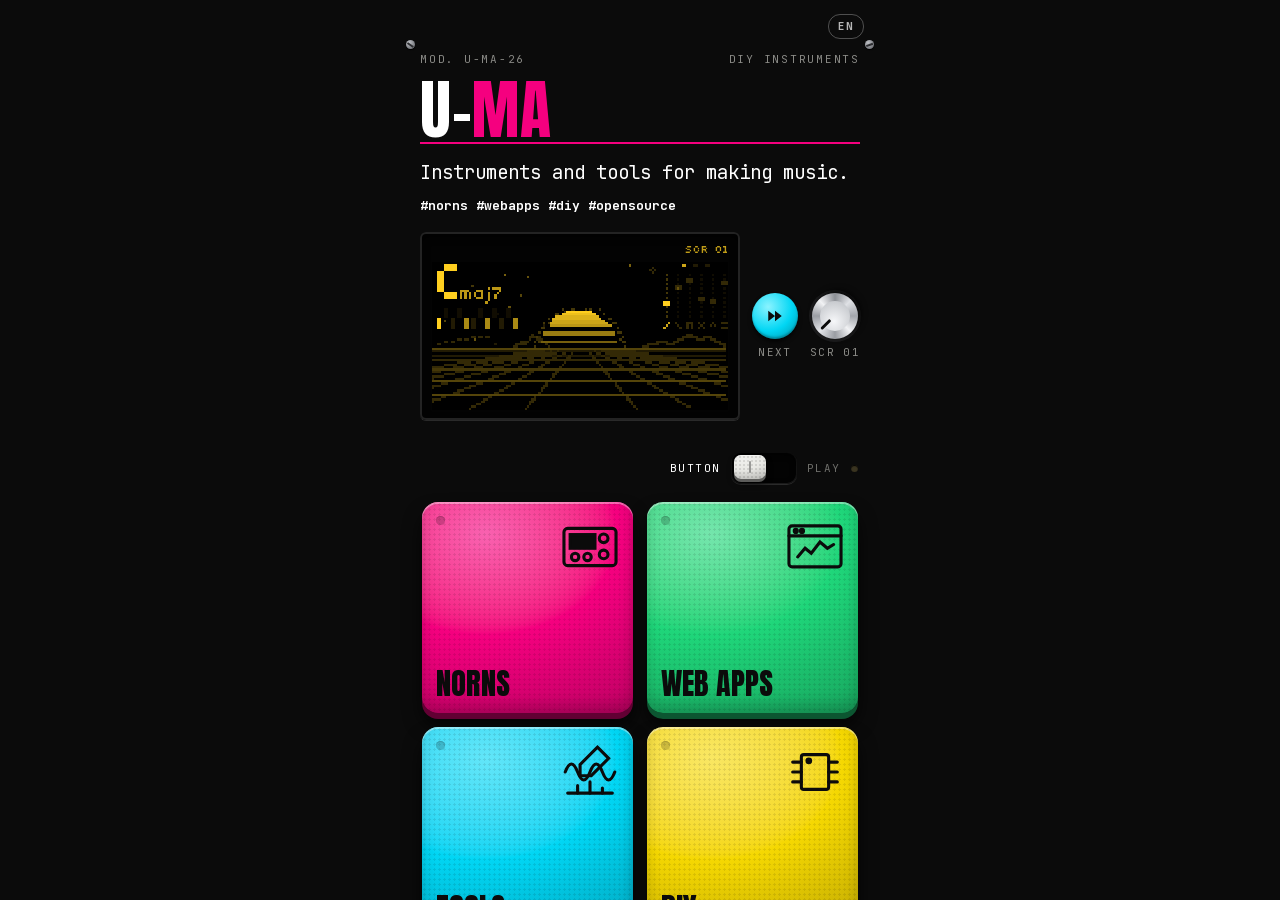
==== commit 9baa8234: "baf: Buenos Aires Front y U-MA en 6 idiomas (es, en, de, ja, zh, hi) Un solo archivo de traducciones" ====
--- a/baf/u-ma/index.html
+++ b/baf/u-ma/index.html
@@ -505,4 +505,5 @@
 selN(0);route();
 })();
 </script>
+<script src="../i18n.js"></script>
 </body></html>
